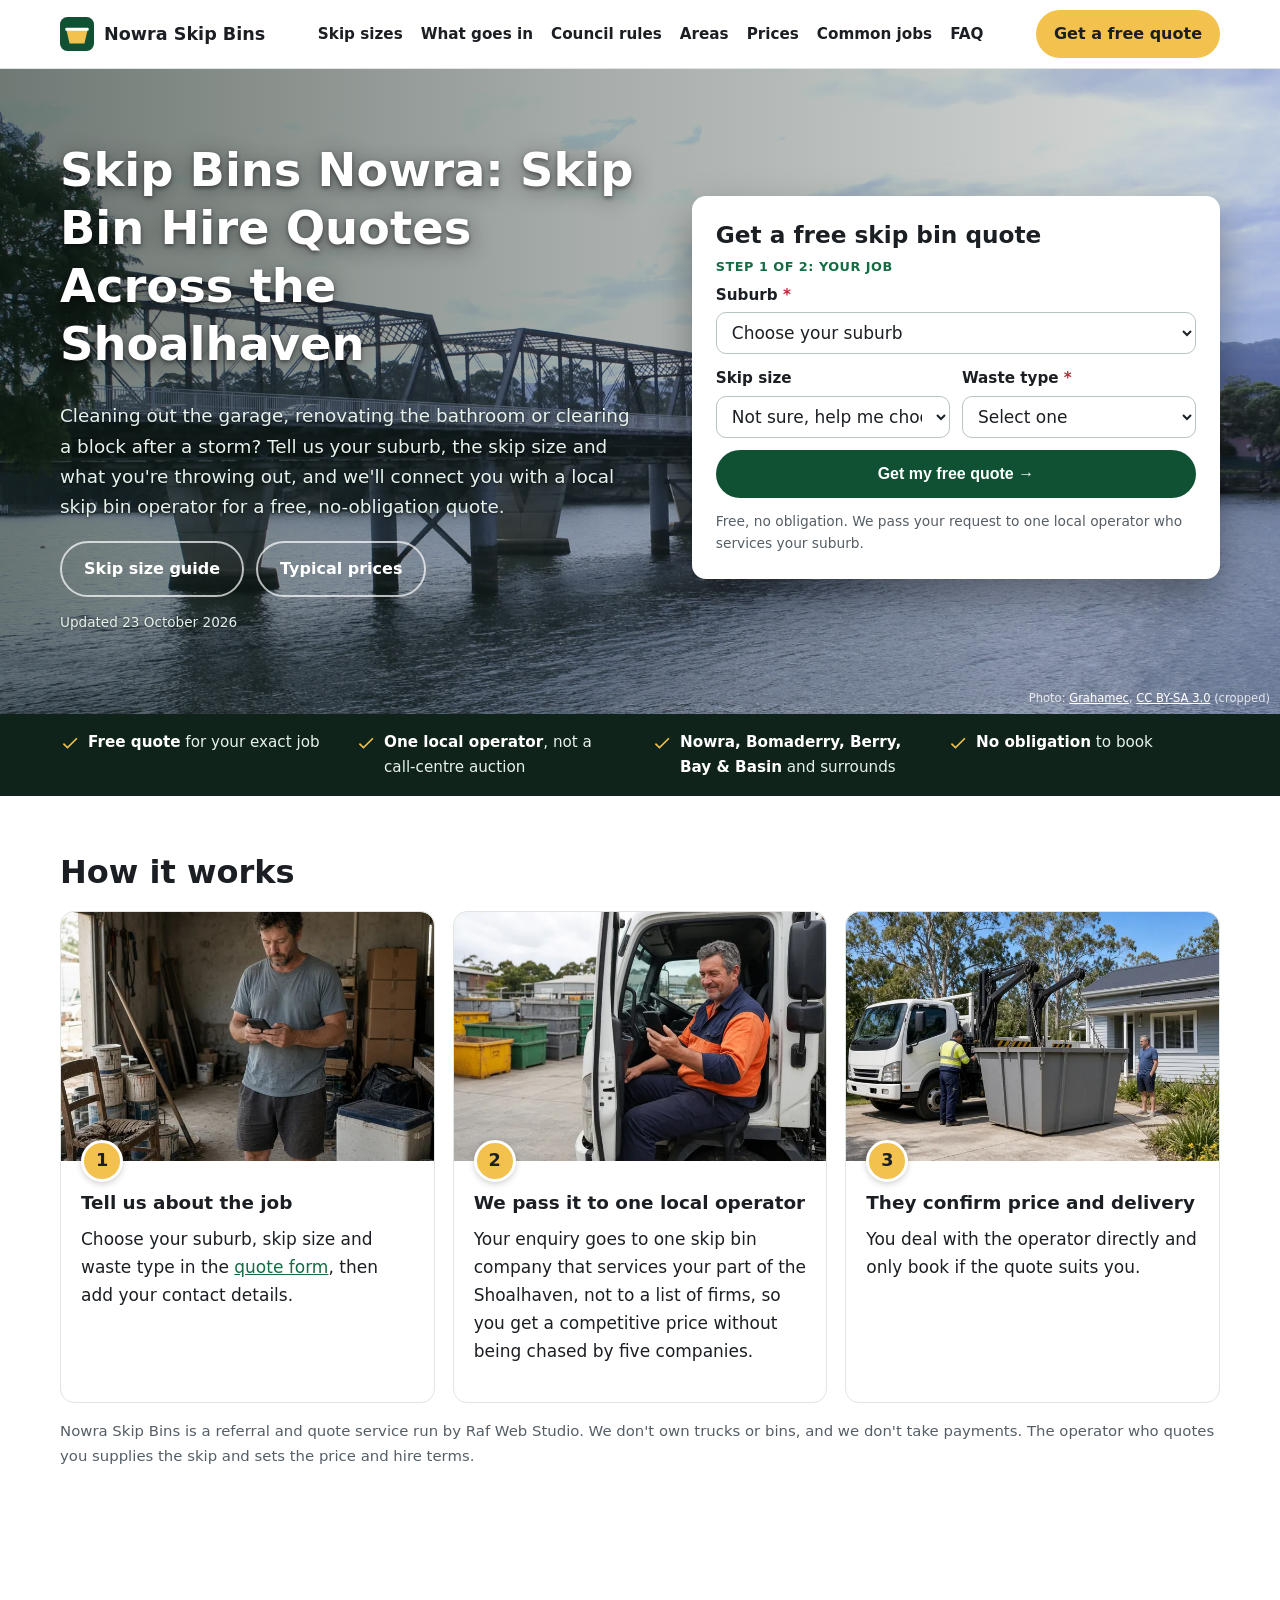
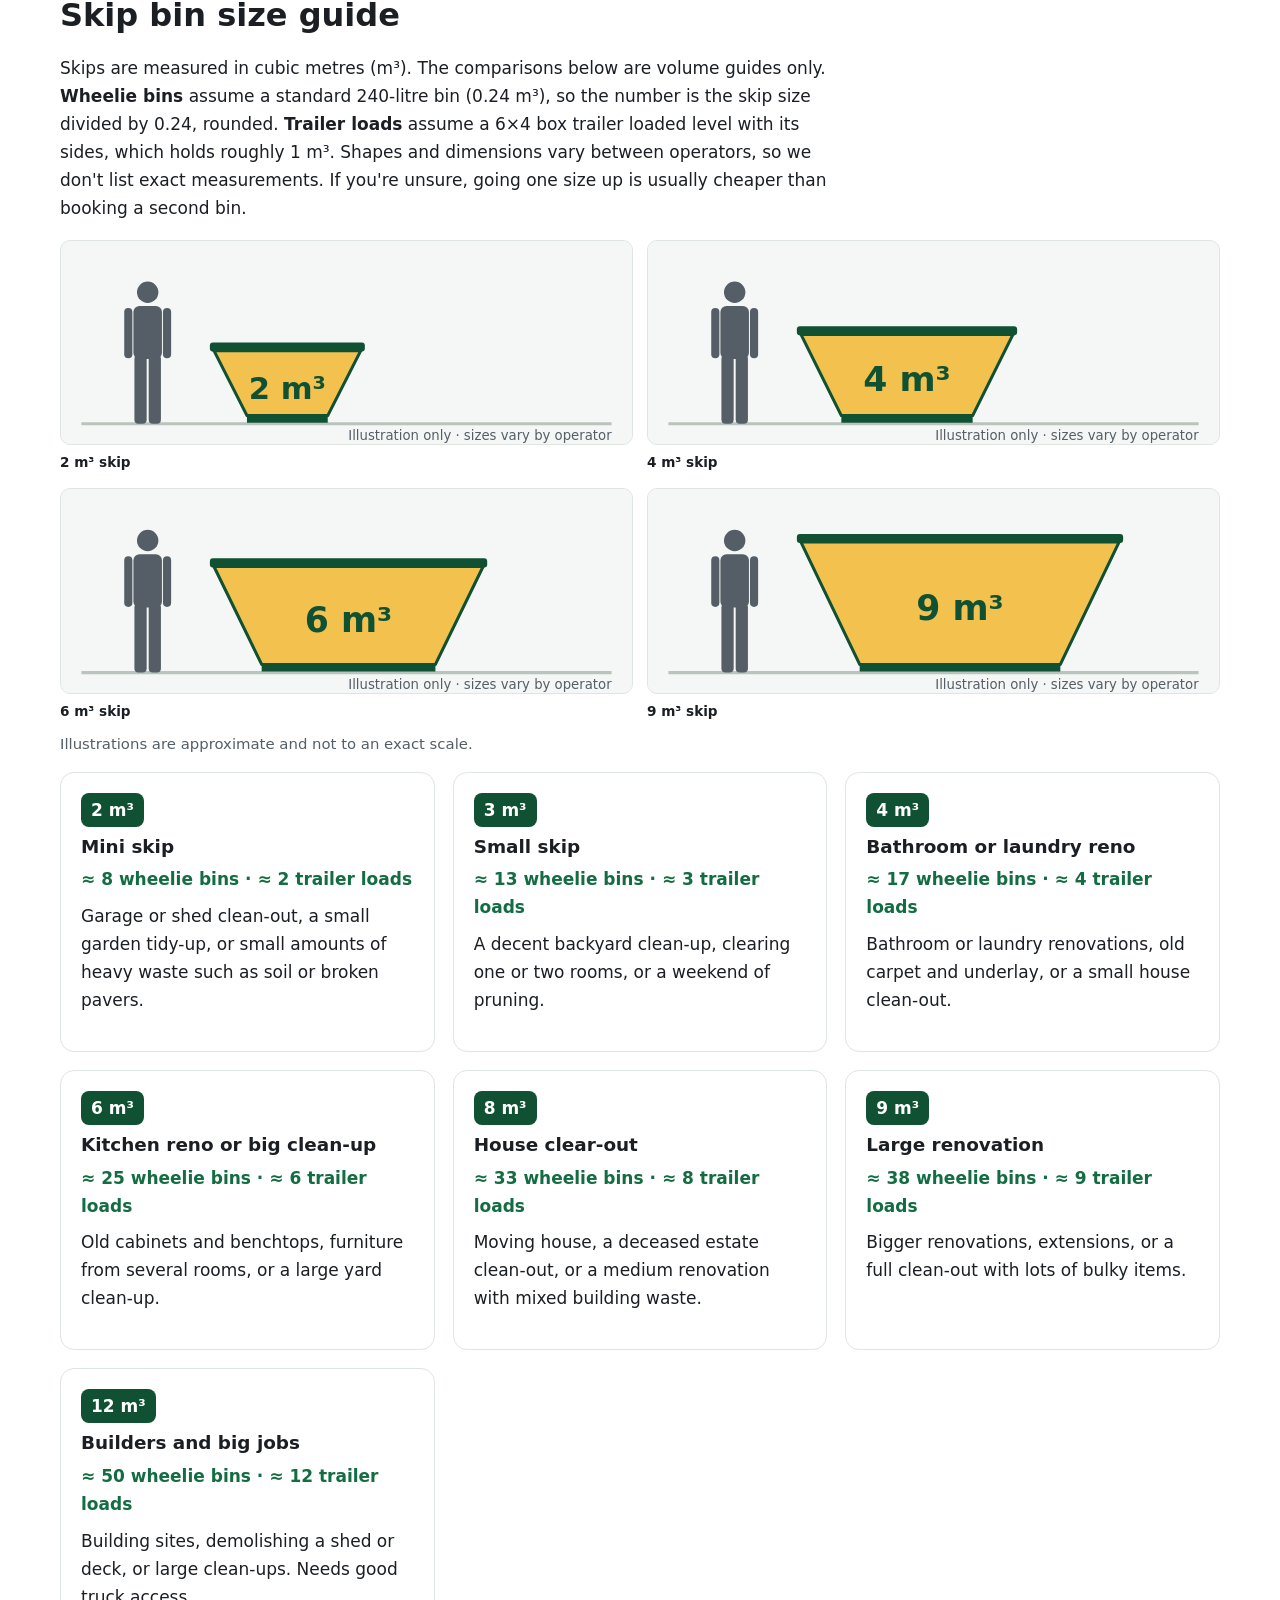
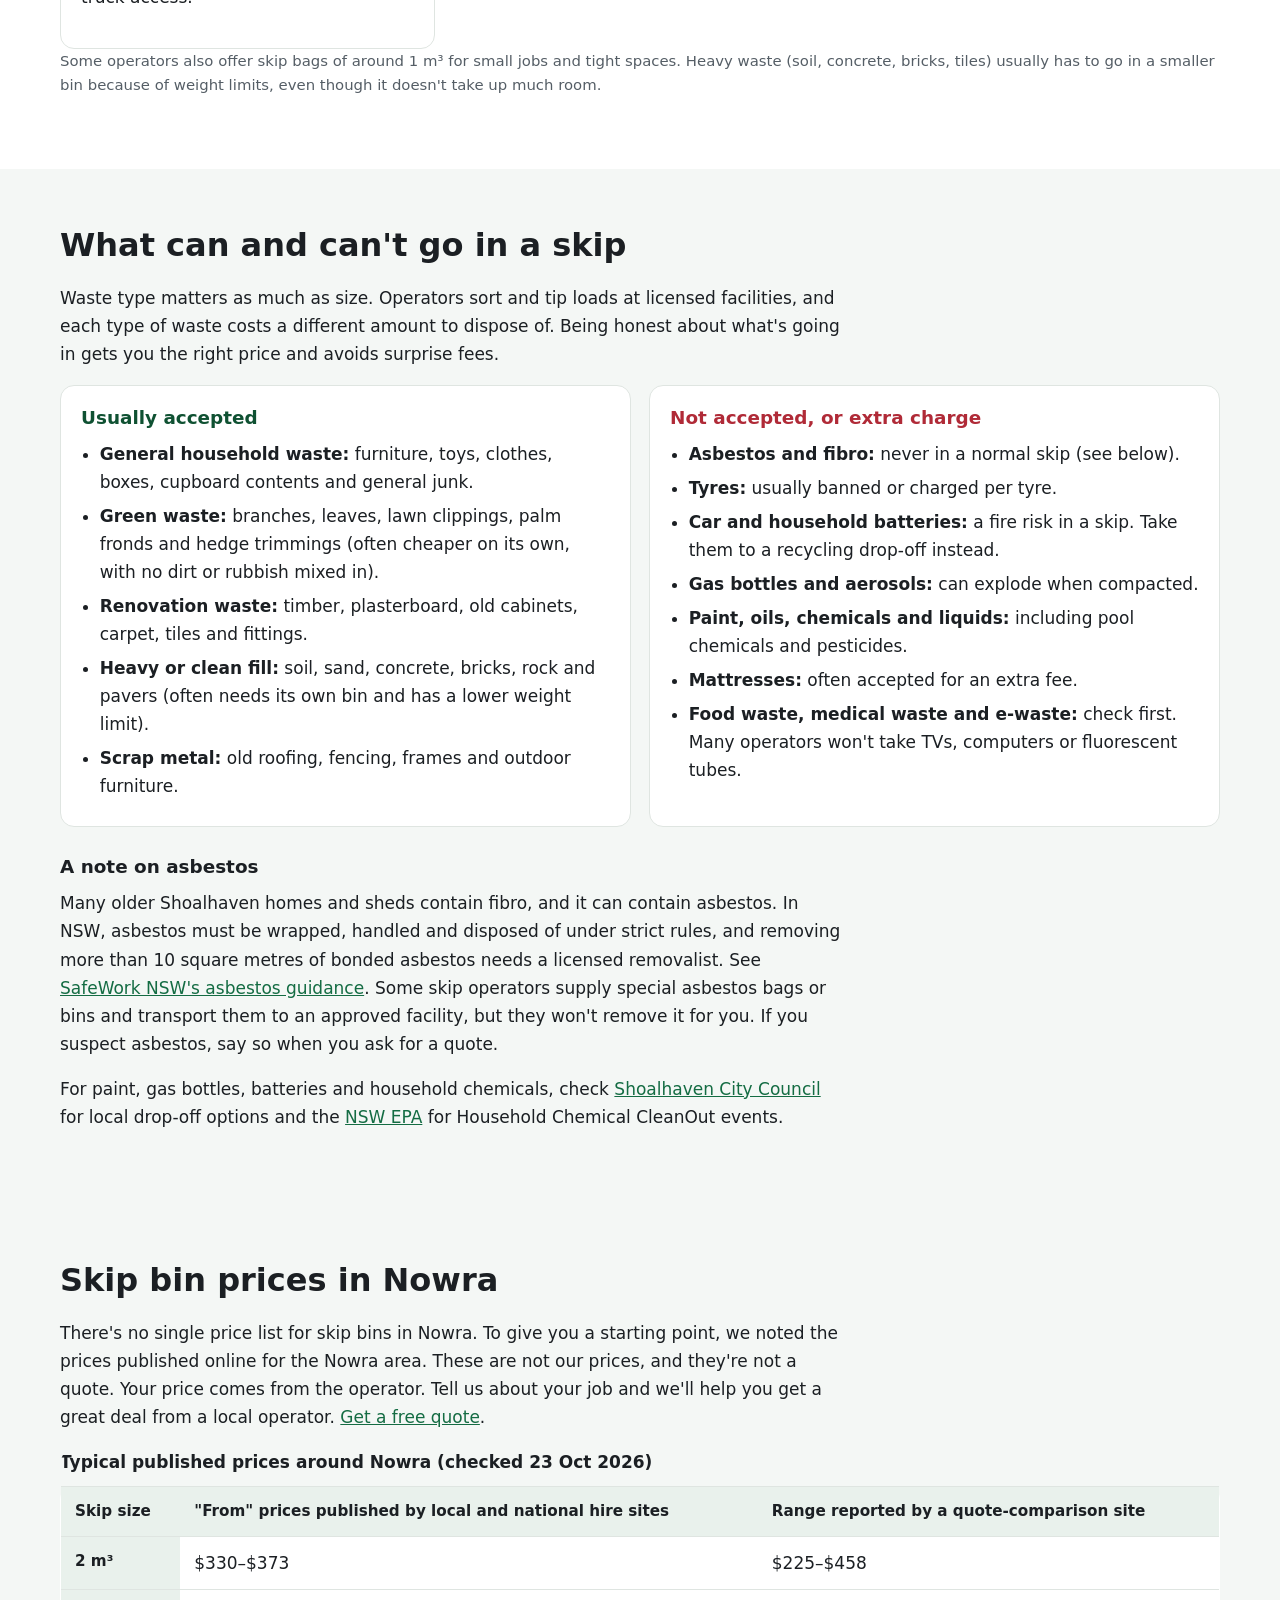
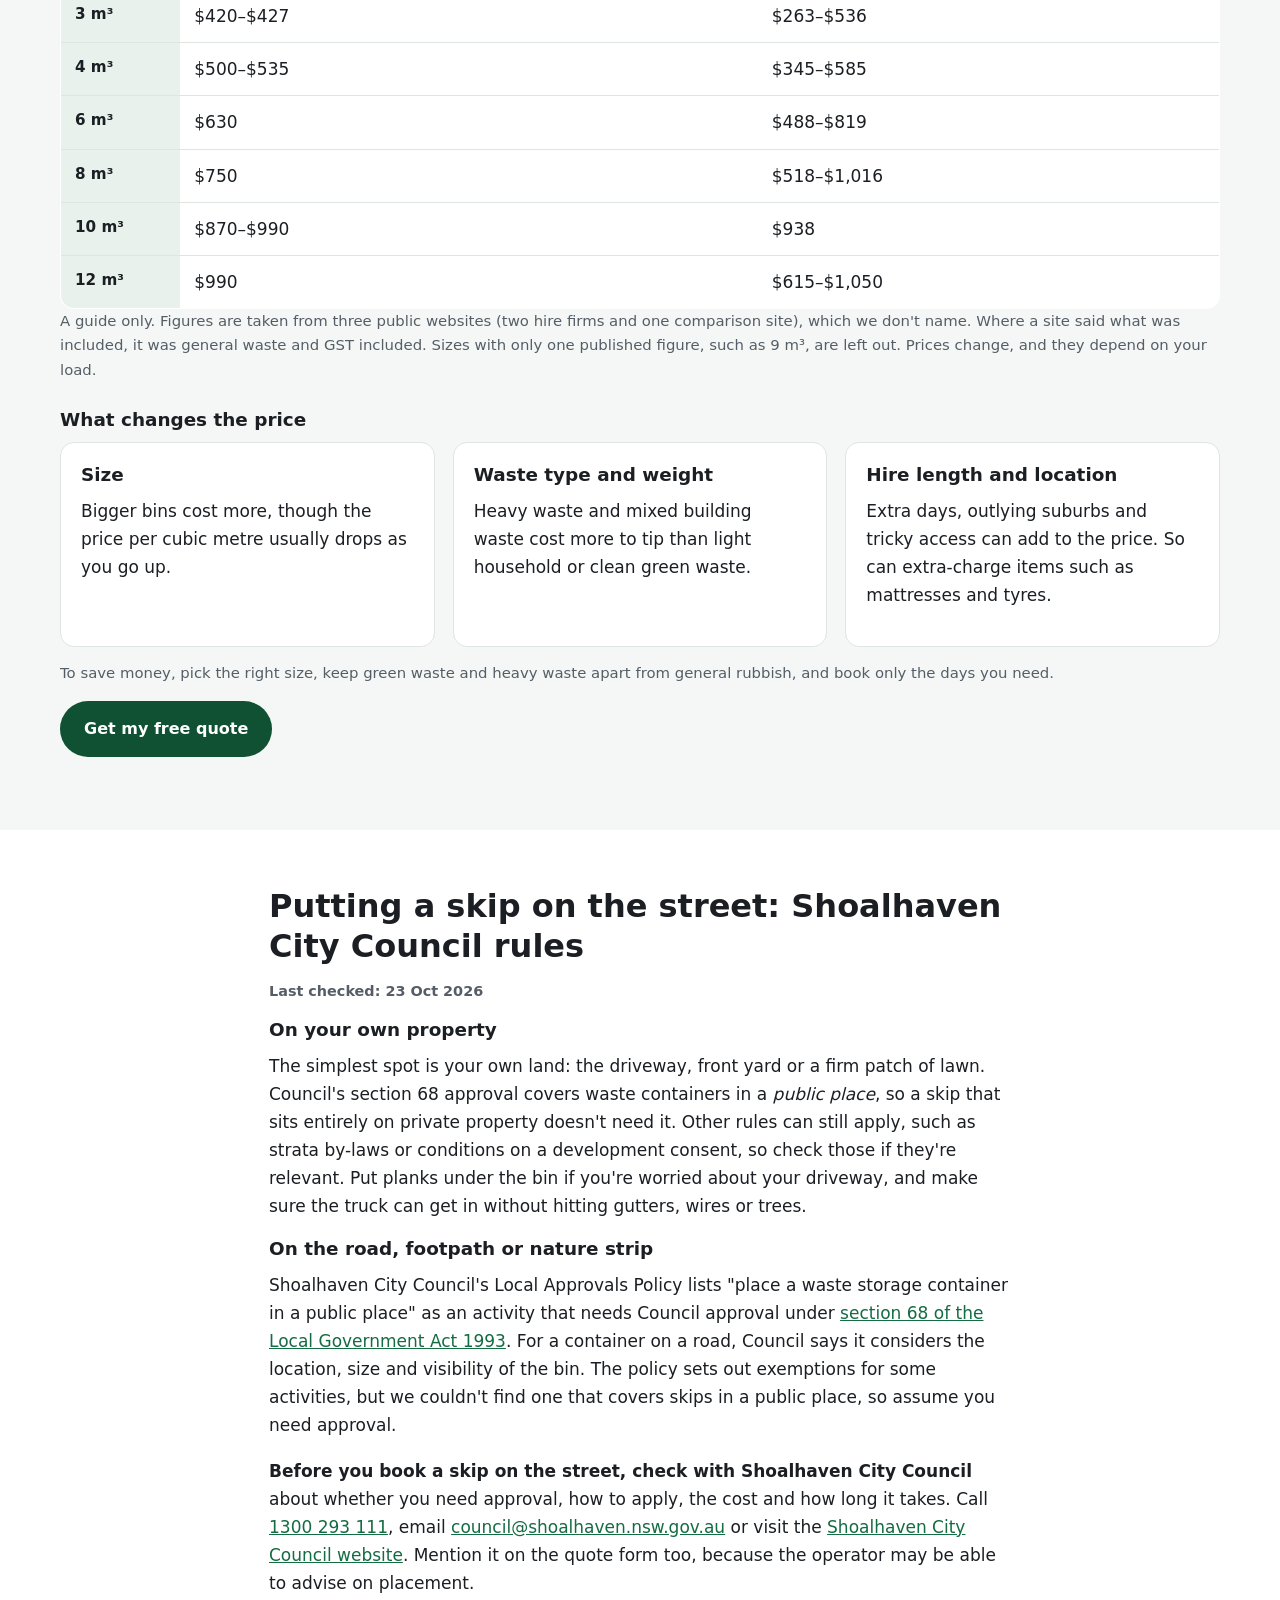
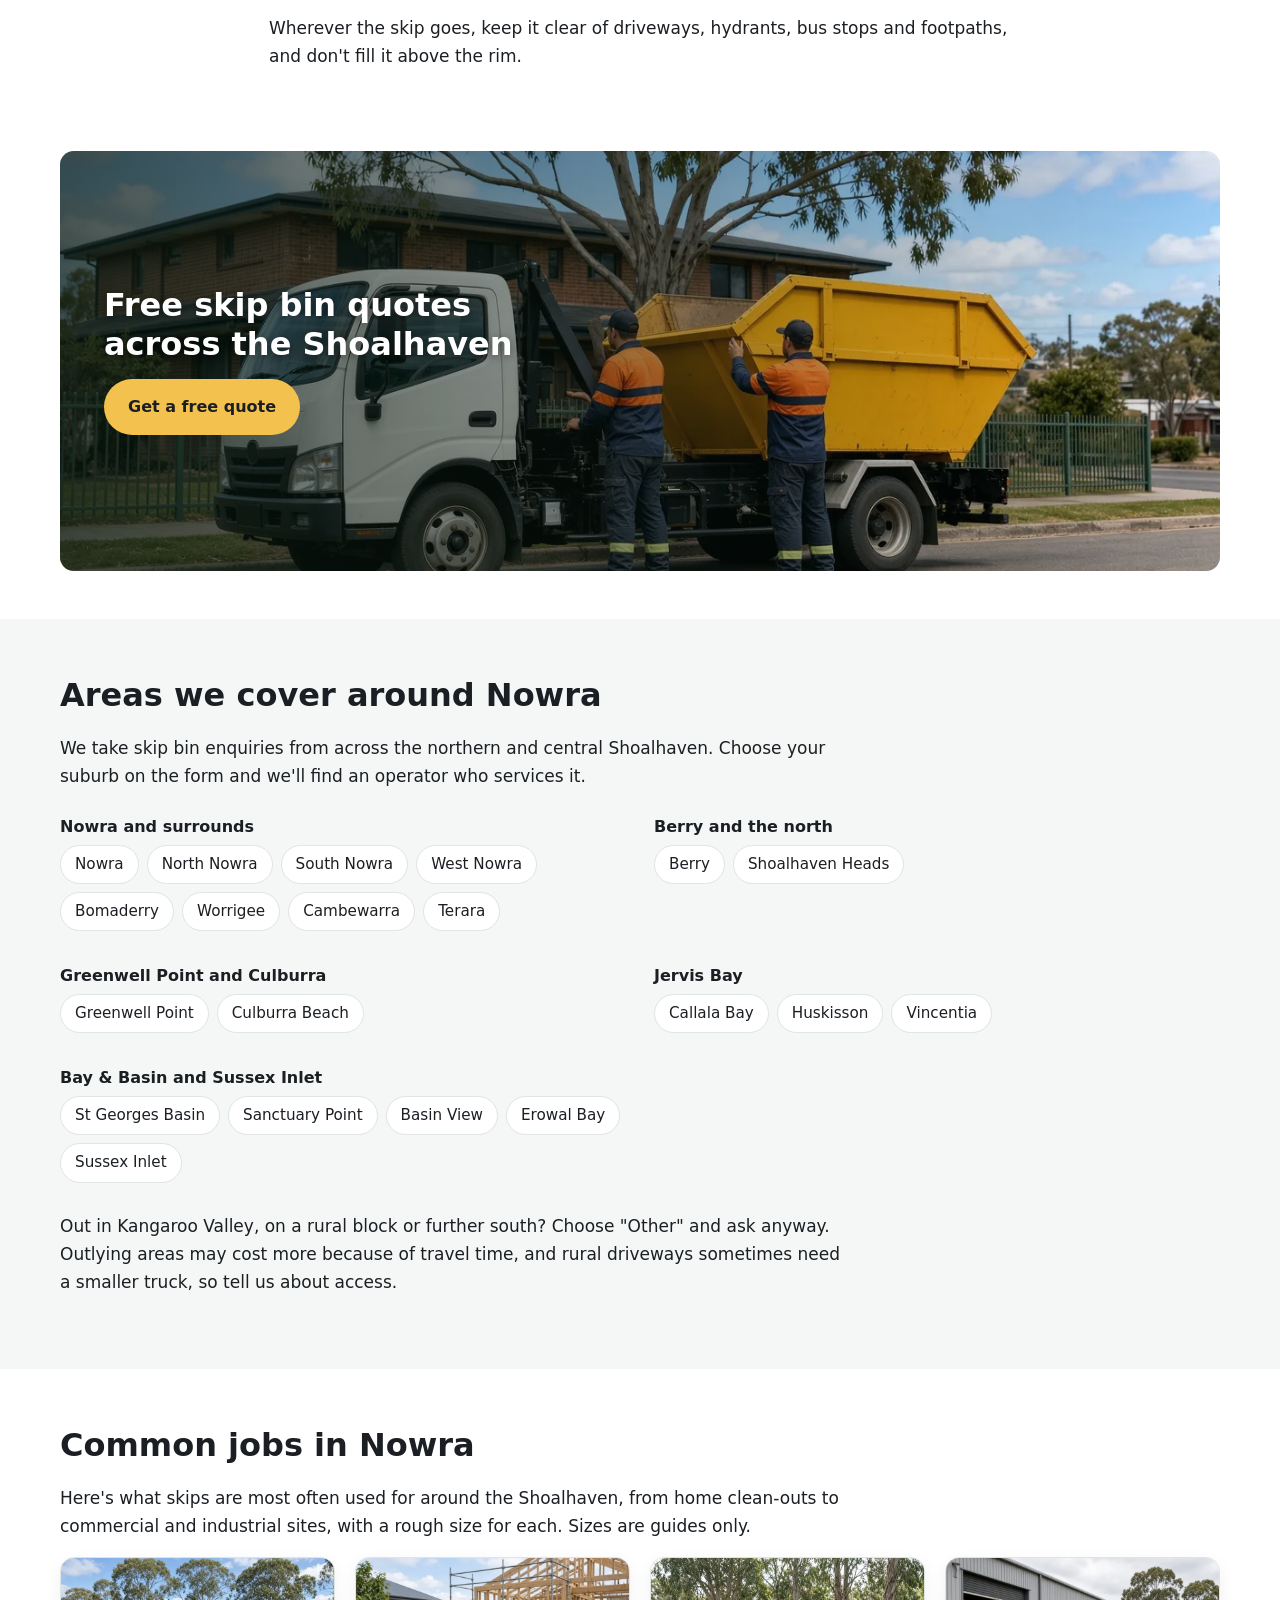
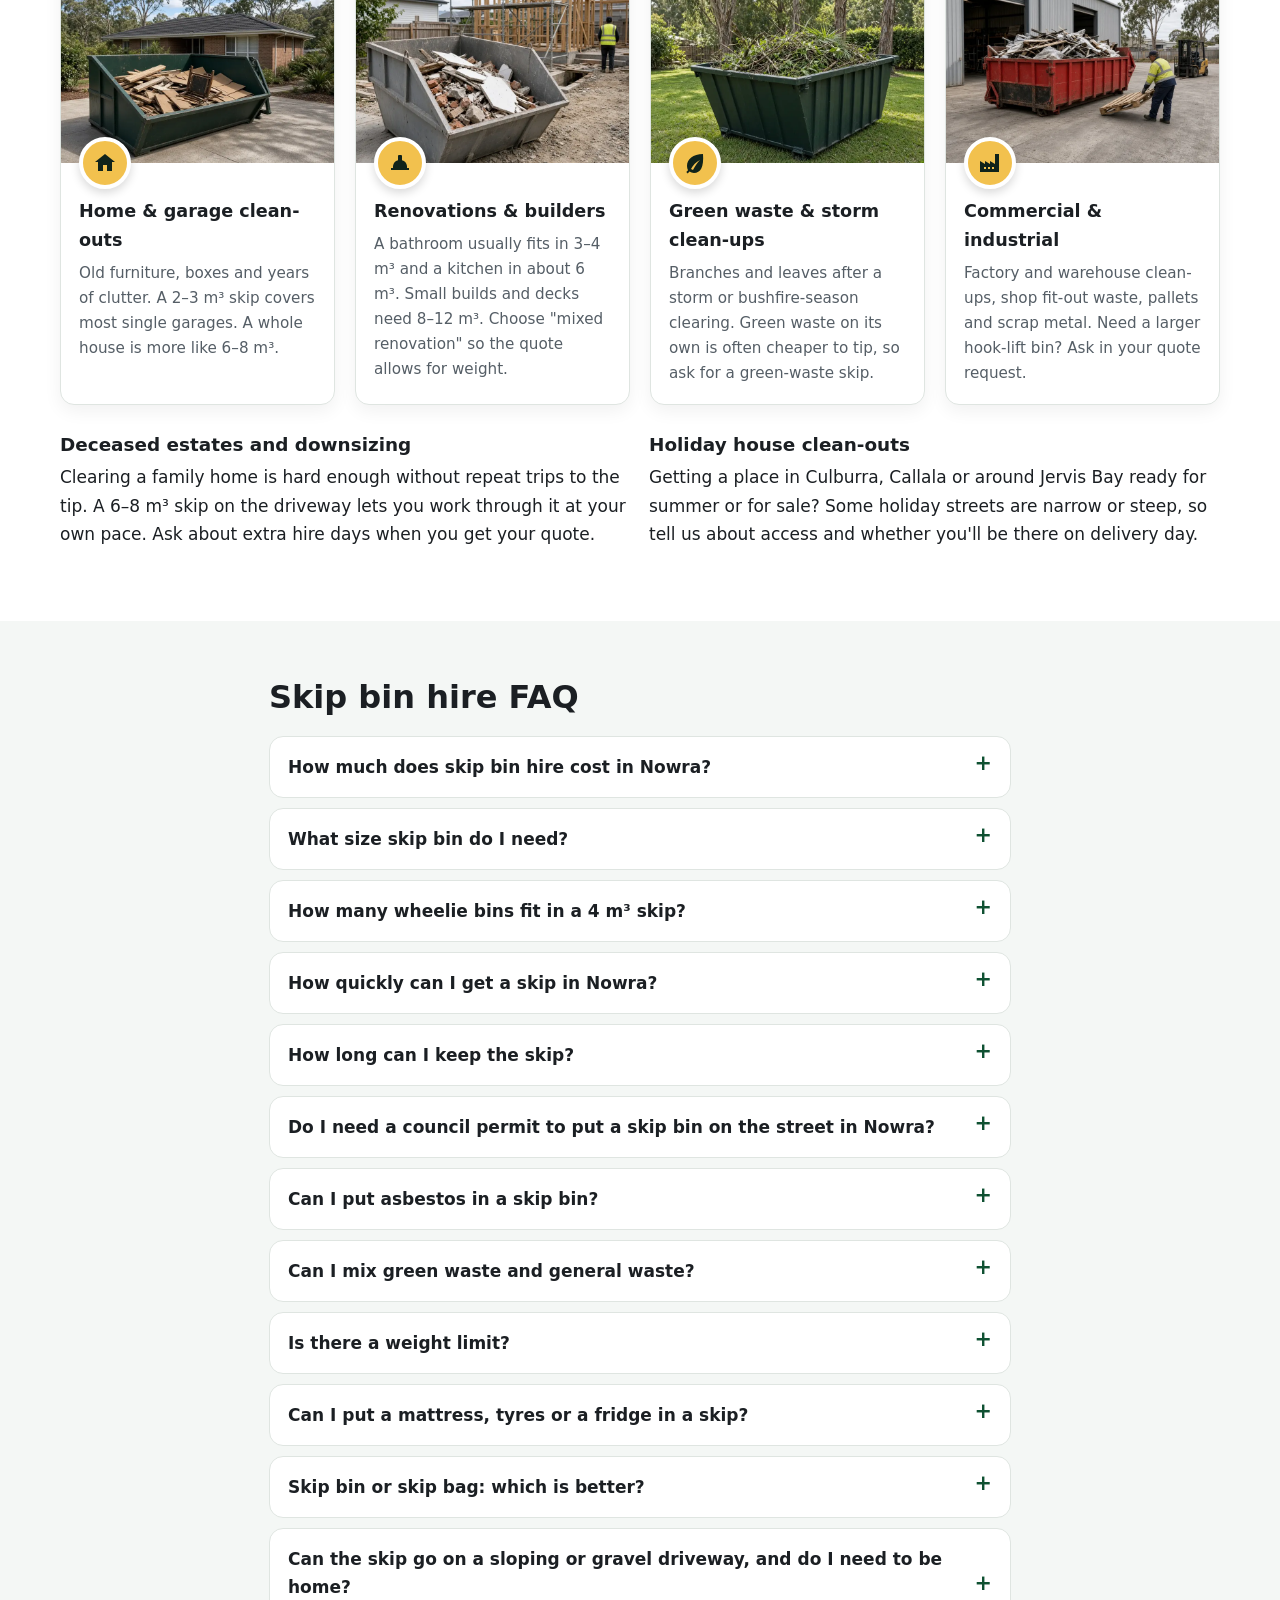
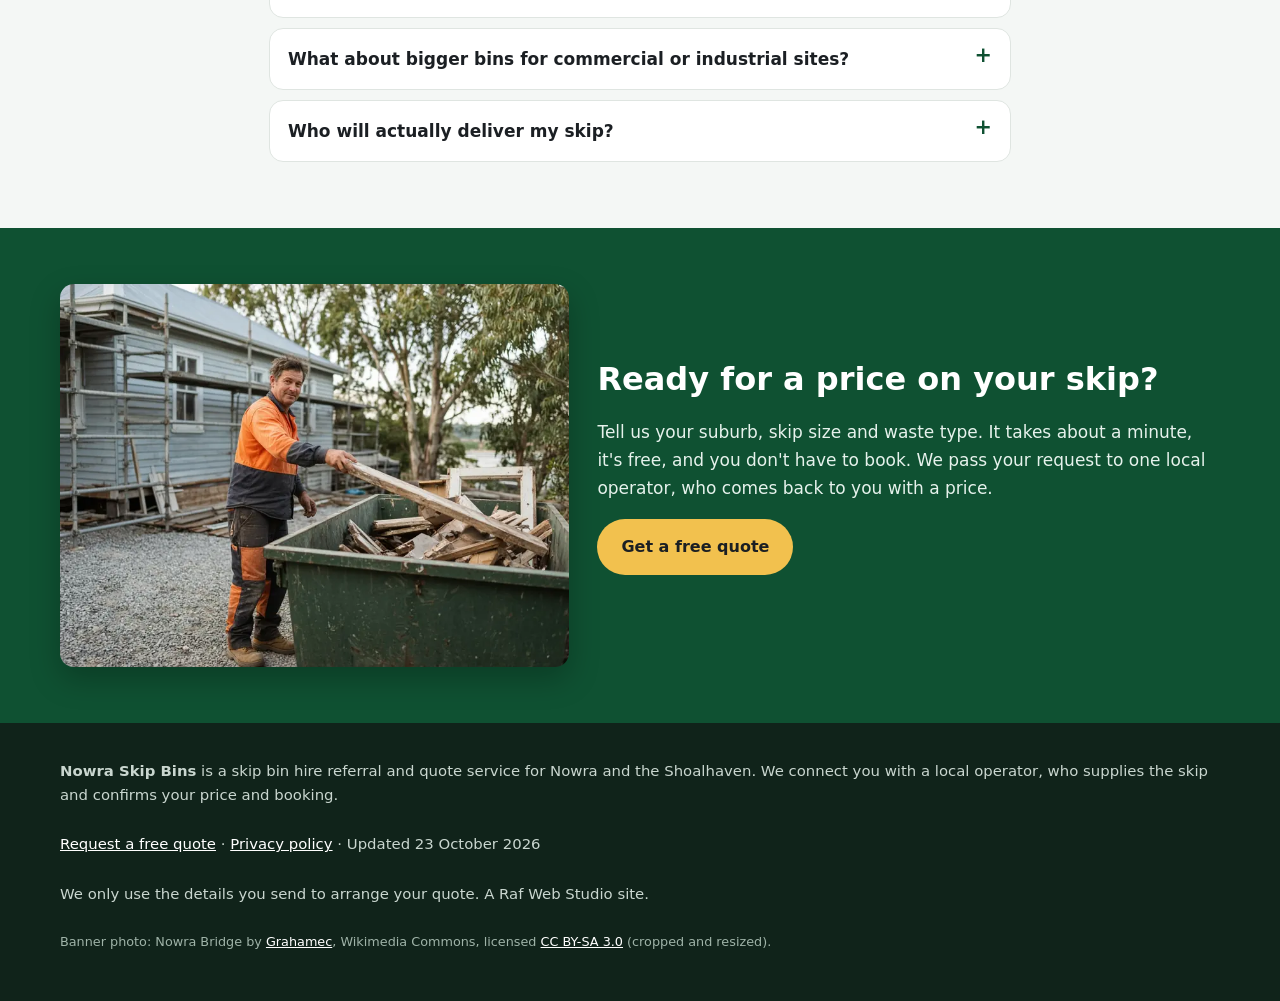
==== index.html @ b9984b2a "How it works: updated step 1 and 3 photos" ====
<!doctype html>
<html lang="en-AU">
<head>
<meta charset="utf-8">
<meta name="google-site-verification" content="7oq8wlVDkOD4kSrogJ99ty0KLZ7OvjADDieVlz3ionw" />
<meta name="viewport" content="width=device-width, initial-scale=1">
<title>Skip Bins Nowra | Skip Bin Hire Quotes Across the Shoalhaven</title>
<meta name="description" content="Skip bin hire in Nowra &amp; the Shoalhaven: size guide, what goes in a skip, council rules and typical prices. Free quote from a local operator.">
<link rel="canonical" href="https://nowraskipbins.com/">
<link rel="icon" href="favicon.svg" type="image/svg+xml">
<meta name="theme-color" content="#0f5132">
<meta property="og:type" content="website">
<meta property="og:locale" content="en_AU">
<meta property="og:site_name" content="Nowra Skip Bins">
<meta property="og:title" content="Skip Bins Nowra | Skip Bin Hire Quotes Across the Shoalhaven">
<meta property="og:description" content="Tell us your suburb, skip size and waste type and we'll connect you with a trusted local skip bin operator for a free quote.">
<meta property="og:url" content="https://nowraskipbins.com/">
<meta property="og:image" content="https://nowraskipbins.com/og-image.png">
<meta property="og:image:width" content="1200">
<meta property="og:image:height" content="630">
<meta property="og:image:alt" content="Nowra Skip Bins – Free quotes">
<meta name="twitter:card" content="summary_large_image">
<meta name="twitter:image" content="https://nowraskipbins.com/og-image.png">
<script>document.documentElement.classList.add('js')</script>
<link rel="stylesheet" href="styles.css">

<!-- Google tag (gtag.js) -->
<script async src="https://www.googletagmanager.com/gtag/js?id=G-CN5MRNNQ34"></script>
<script>
  window.dataLayer = window.dataLayer || [];
  function gtag(){dataLayer.push(arguments);}
  gtag('js', new Date());
  gtag('config', 'G-CN5MRNNQ34');
</script>

<script type="application/ld+json">
{
 "@context": "https://schema.org",
 "@type": "WebSite",
 "@id": "https://nowraskipbins.com/#website",
 "name": "Nowra Skip Bins",
 "url": "https://nowraskipbins.com/",
 "inLanguage": "en-AU"
}
</script>
<script type="application/ld+json">
{
 "@context": "https://schema.org",
 "@type": "Service",
 "@id": "https://nowraskipbins.com/#service",
 "name": "Skip bin hire referral and quotes, Nowra and the Shoalhaven",
 "serviceType": "Skip bin hire",
 "description": "A local referral and quote service that connects Nowra and Shoalhaven customers with a local skip bin hire operator.",
 "url": "https://nowraskipbins.com/",
 "provider": {
  "@type": "Organization",
  "name": "Nowra Skip Bins",
  "url": "https://nowraskipbins.com/"
 },
 "areaServed": [
  {
   "@type": "AdministrativeArea",
   "name": "City of Shoalhaven, NSW"
  },
  {
   "@type": "City",
   "name": "Nowra, NSW"
  },
  {
   "@type": "Place",
   "name": "North Nowra, NSW"
  },
  {
   "@type": "Place",
   "name": "South Nowra, NSW"
  },
  {
   "@type": "Place",
   "name": "West Nowra, NSW"
  },
  {
   "@type": "Place",
   "name": "Bomaderry, NSW"
  },
  {
   "@type": "Place",
   "name": "Worrigee, NSW"
  },
  {
   "@type": "Place",
   "name": "Cambewarra, NSW"
  },
  {
   "@type": "Place",
   "name": "Terara, NSW"
  },
  {
   "@type": "Place",
   "name": "Berry, NSW"
  },
  {
   "@type": "Place",
   "name": "Shoalhaven Heads, NSW"
  },
  {
   "@type": "Place",
   "name": "Greenwell Point, NSW"
  },
  {
   "@type": "Place",
   "name": "Culburra Beach, NSW"
  },
  {
   "@type": "Place",
   "name": "Callala Bay, NSW"
  },
  {
   "@type": "Place",
   "name": "Huskisson, NSW"
  },
  {
   "@type": "Place",
   "name": "Vincentia, NSW"
  },
  {
   "@type": "Place",
   "name": "St Georges Basin, NSW"
  },
  {
   "@type": "Place",
   "name": "Sanctuary Point, NSW"
  },
  {
   "@type": "Place",
   "name": "Basin View, NSW"
  },
  {
   "@type": "Place",
   "name": "Erowal Bay, NSW"
  },
  {
   "@type": "Place",
   "name": "Sussex Inlet, NSW"
  }
 ]
}
</script>
<script type="application/ld+json">
{
 "@context": "https://schema.org",
 "@type": "FAQPage",
 "mainEntity": [
  {
   "@type": "Question",
   "name": "How much does skip bin hire cost in Nowra?",
   "acceptedAnswer": {
    "@type": "Answer",
    "text": "It depends on the skip size, the type of waste, how heavy the load is, how long you keep the bin and where in the Shoalhaven it's going. Heavy waste such as soil, concrete and bricks costs more to tip than light household rubbish. Our price guide shows the published prices we found around Nowra, but your actual price comes from the operator's quote."
   }
  },
  {
   "@type": "Question",
   "name": "What size skip bin do I need?",
   "acceptedAnswer": {
    "@type": "Answer",
    "text": "As a rough guide, 2 to 3 cubic metres suits a garage or garden clean-up, 4 cubic metres suits a bathroom renovation or a small house clear-out, and 6 to 12 cubic metres suits a kitchen renovation, a full house clean-out or a building job. If you're unsure, choose \"Not sure\" on the form and describe what you're throwing out."
   }
  },
  {
   "@type": "Question",
   "name": "How many wheelie bins fit in a 4 m³ skip?",
   "acceptedAnswer": {
    "@type": "Answer",
    "text": "About 17, if you count a standard 240-litre wheelie bin as 0.24 cubic metres (4 ÷ 0.24 ≈ 16.7). It's a volume comparison only. Bulky items don't pack as neatly as loose rubbish, so allow some spare room."
   }
  },
  {
   "@type": "Question",
   "name": "How quickly can I get a skip in Nowra?",
   "acceptedAnswer": {
    "@type": "Answer",
    "text": "It depends on the operator and how busy they are. Next-day or two-day delivery is common, but it isn't guaranteed, especially in school holidays or after storms. Put your preferred date on the form and the operator will confirm what's possible."
   }
  },
  {
   "@type": "Question",
   "name": "How long can I keep the skip?",
   "acceptedAnswer": {
    "@type": "Answer",
    "text": "Most operators include a set number of hire days in the price and charge a daily fee if you keep the bin longer. Hire periods differ between operators, so tell us your dates and ask what's included when you get your quote."
   }
  },
  {
   "@type": "Question",
   "name": "Do I need a council permit to put a skip bin on the street in Nowra?",
   "acceptedAnswer": {
    "@type": "Answer",
    "text": "Usually, yes. Shoalhaven City Council's Local Approvals Policy lists placing a waste storage container in a public place as an activity that needs approval under section 68 of the Local Government Act 1993. Check with Council on 1300 293 111 before booking a skip on the road, footpath or nature strip. A skip that sits entirely on your own property isn't in a public place, so that particular approval doesn't apply."
   }
  },
  {
   "@type": "Question",
   "name": "Can I put asbestos in a skip bin?",
   "acceptedAnswer": {
    "@type": "Answer",
    "text": "Not in a normal skip. In NSW asbestos must be wrapped, handled and disposed of under strict rules, and removing more than 10 square metres of bonded asbestos needs a licensed removalist. Some operators supply special asbestos bags or bins, so mention it on the form."
   }
  },
  {
   "@type": "Question",
   "name": "Can I mix green waste and general waste?",
   "acceptedAnswer": {
    "@type": "Answer",
    "text": "You can, but it usually costs more. Clean green waste on its own is often cheaper to tip than a mixed load, so if you have a lot of garden waste it may be worth a separate green-waste skip. Choose the waste type that matches your load so the quote is accurate."
   }
  },
  {
   "@type": "Question",
   "name": "Is there a weight limit?",
   "acceptedAnswer": {
    "@type": "Answer",
    "text": "Yes. Every skip has a weight limit because of what the truck can legally carry, and it matters most with heavy waste like soil, concrete, bricks and tiles. A heavy load usually needs a smaller bin than you'd expect, and an overweight bin can attract extra fees. Ask the operator for the limit when you get your quote."
   }
  },
  {
   "@type": "Question",
   "name": "Can I put a mattress, tyres or a fridge in a skip?",
   "acceptedAnswer": {
    "@type": "Answer",
    "text": "Often not in a standard load. Many operators charge extra per mattress or tyre, and fridges and freezers may be refused because of the gases they contain. List these items on the form so the operator can tell you what they accept and what it costs."
   }
  },
  {
   "@type": "Question",
   "name": "Skip bin or skip bag: which is better?",
   "acceptedAnswer": {
    "@type": "Answer",
    "text": "A skip bag suits a small job, a tight space or a site where a truck can't put a bin down, and some operators collect it with a crane truck. A skip bin suits larger or heavier loads. Ask for both options if you're not sure."
   }
  },
  {
   "@type": "Question",
   "name": "Can the skip go on a sloping or gravel driveway, and do I need to be home?",
   "acceptedAnswer": {
    "@type": "Answer",
    "text": "Usually yes to both questions, within limits. Drivers need a firm, reasonably level spot with clear access and no low wires or branches. Very steep, soft or narrow driveways can be a problem. You often don't need to be home for delivery if you leave clear instructions. Mention any access issues on the form."
   }
  },
  {
   "@type": "Question",
   "name": "What about bigger bins for commercial or industrial sites?",
   "acceptedAnswer": {
    "@type": "Answer",
    "text": "Factories, warehouses, shop fit-outs and larger building sites sometimes use hook-lift bins, which are larger roll-on containers. If you need one, ask in your quote request and include the site, the waste (for example pallets, scrap metal or fit-out waste) and the space and access available. A smaller skip, or more than one, may also do the job."
   }
  },
  {
   "@type": "Question",
   "name": "Who will actually deliver my skip?",
   "acceptedAnswer": {
    "@type": "Answer",
    "text": "This website is a referral and quote service run by Raf Web Studio. We don't own trucks or bins. We pass your enquiry to one local skip bin operator who services your area, and they confirm the price, delivery time and hire terms with you directly."
   }
  }
 ]
}
</script>
</head>
<body>
<a class="skip-link" href="#main">Skip to content</a>

<header class="site-header">
  <div class="wrap">
    <a class="brand" href="/" aria-label="Nowra Skip Bins home">
      <svg viewBox="0 0 64 64" aria-hidden="true"><rect width="64" height="64" rx="14" fill="#0f5132"/><path d="M12 24h40l-6 26H18z" fill="#f2c14e"/><rect x="10" y="20" width="44" height="6" rx="2" fill="#fff"/></svg>
      Nowra Skip Bins
    </a>
    <nav class="nav" aria-label="Main">
      <a href="#sizes">Skip sizes</a>
      <a href="#waste">What goes in</a>
      <a href="#council">Council rules</a>
      <a href="#areas">Areas</a>
      <a href="#pricing">Prices</a>
      <a href="#jobs">Common jobs</a>
      <a href="#faq">FAQ</a>
    </nav>
    <a class="btn btn-call header-call" href="#quote">Get a free quote</a>
  </div>
</header>

<main id="main">
<section class="hero" aria-labelledby="h1">
  <picture class="hero-bg">
    <source media="(max-width: 700px)" srcset="img/nowra-bridge-banner-900.webp" width="900" height="948">
    <img src="img/nowra-bridge-banner.webp" width="1920" height="914" alt="Nowra Bridge over the Shoalhaven River" fetchpriority="high" decoding="async">
  </picture>
  <div class="wrap hero-grid">
    <div class="hero-copy">
      <h1 id="h1">Skip Bins Nowra: Skip Bin Hire Quotes Across the Shoalhaven</h1>
      <p class="lead">Cleaning out the garage, renovating the bathroom or clearing a block after a storm? Tell us your suburb, the skip size and what you're throwing out, and we'll connect you with a local skip bin operator for a free, no-obligation quote.</p>
      <div class="ctas">
        <a class="btn btn-ghost" href="#sizes">Skip size guide</a>
        <a class="btn btn-ghost" href="#pricing">Typical prices</a>
      </div>
      <p class="updated">Updated 23 October 2026</p>
    </div>
    <div class="hero-form-card" id="quote">
      <h2 id="quote-h">Get a free skip bin quote</h2>
      <form class="quote-form two-step" id="quote-form" action="https://formsubmit.co/9612dce8081255a69eed6b05b863e329" method="post" novalidate>
        <input type="hidden" name="_subject" value="New skip bin quote – nowraskipbins.com">
        <input type="hidden" name="_captcha" value="true">
        <input type="hidden" name="_template" value="table">
        <input type="hidden" name="_next" value="https://nowraskipbins.com/thanks.html">
        <input type="text" name="_honey" style="display:none" tabindex="-1" autocomplete="off" aria-hidden="true">
        <input type="hidden" name="source" value="nowraskipbins.com">
        <fieldset class="step step-1">
          <legend class="step-label">Step 1 of 2: your job</legend>
          <div class="full"><label for="suburb">Suburb <span class="req" aria-hidden="true">*</span></label>
            <select id="suburb" name="suburb" required><option value="">Choose your suburb</option><option>Nowra</option><option>North Nowra</option><option>South Nowra</option><option>West Nowra</option><option>Bomaderry</option><option>Worrigee</option><option>Cambewarra</option><option>Terara</option><option>Berry</option><option>Shoalhaven Heads</option><option>Greenwell Point</option><option>Culburra Beach</option><option>Callala Bay</option><option>Huskisson</option><option>Vincentia</option><option>St Georges Basin</option><option>Sanctuary Point</option><option>Basin View</option><option>Erowal Bay</option><option>Sussex Inlet</option><option value="Other">Other (tell us below)</option></select></div>
          <div class="full other-wrap"><label for="suburb_other">Other suburb</label><input id="suburb_other" name="suburb_other" type="text" autocomplete="address-level2"></div>
          <div><label for="size">Skip size</label>
            <select id="size" name="skip_size"><option value="Not sure">Not sure, help me choose</option><option>Skip bag (about 1 m³)</option><option>2 m³</option><option>3 m³</option><option>4 m³</option><option>6 m³</option><option>8 m³</option><option>9 m³</option><option>10–12 m³</option></select></div>
          <div><label for="waste">Waste type <span class="req" aria-hidden="true">*</span></label>
            <select id="waste" name="waste_type" required><option value="">Select one</option><option>General household</option><option>Green waste</option><option>Mixed renovation / building</option><option>Soil, concrete or bricks</option><option>Mixed, not sure</option><option>May contain asbestos</option></select></div>
          <div class="full js-only"><button class="btn btn-primary btn-block" type="button" id="to-step-2">Get my free quote →</button></div>
          <p class="microcopy full">Free, no obligation. We pass your request to one local operator who services your suburb.</p>
          <p class="form-error full" id="step1-error" role="alert" hidden>Please choose your suburb and waste type.</p>
        </fieldset>
        <fieldset class="step step-2" id="step-2">
          <legend class="step-label">Step 2 of 2: your details</legend>
          <div><label for="name">Name <span class="req" aria-hidden="true">*</span></label><input id="name" name="name" type="text" autocomplete="name" required></div>
          <div><label for="phone">Phone <span class="req" aria-hidden="true">*</span></label><input id="phone" name="phone" type="tel" autocomplete="tel" inputmode="tel" required></div>
          <div><label for="email">Email</label><input id="email" name="email" type="email" autocomplete="email"></div>
          <div><label for="date">Delivery date</label><input id="date" name="delivery_date" type="date"></div>
          <div class="full"><label for="message">Anything else?</label><textarea id="message" name="message" rows="2" placeholder="e.g. bathroom reno, bin on the driveway, steep access, 7 days"></textarea></div>
          <p class="consent full">By sending this form you agree we can share your details with one local skip bin operator so they can quote for your job. See our <a href="privacy.html">privacy policy</a>.</p>
          <div class="full step2-actions"><button class="btn btn-primary" type="submit">Send my quote request</button><button class="btn-link js-only" type="button" id="back-1">← Back</button></div>
        </fieldset>
      </form>
    </div>
  </div>
  <p class="photo-credit">Photo: <a href="https://commons.wikimedia.org/wiki/File:Nowra_Bridge.jpg" rel="noopener">Grahamec</a>, <a href="https://creativecommons.org/licenses/by-sa/3.0/" rel="noopener">CC BY-SA 3.0</a> (cropped)</p>
</section>

<section class="trust" aria-label="Why use this service">
  <ul class="wrap trust-list">
    <li><svg viewBox="0 0 24 24" aria-hidden="true"><path fill="currentColor" d="M9 16.2 4.8 12l-1.4 1.4L9 19 21 7l-1.4-1.4z"/></svg><span><strong>Free quote</strong> for your exact job</span></li>
    <li><svg viewBox="0 0 24 24" aria-hidden="true"><path fill="currentColor" d="M9 16.2 4.8 12l-1.4 1.4L9 19 21 7l-1.4-1.4z"/></svg><span><strong>One local operator</strong>, not a call-centre auction</span></li>
    <li><svg viewBox="0 0 24 24" aria-hidden="true"><path fill="currentColor" d="M9 16.2 4.8 12l-1.4 1.4L9 19 21 7l-1.4-1.4z"/></svg><span><strong>Nowra, Bomaderry, Berry, Bay &amp; Basin</strong> and surrounds</span></li>
    <li><svg viewBox="0 0 24 24" aria-hidden="true"><path fill="currentColor" d="M9 16.2 4.8 12l-1.4 1.4L9 19 21 7l-1.4-1.4z"/></svg><span><strong>No obligation</strong> to book</span></li>
  </ul>
</section>

<section id="how" aria-labelledby="how-h">
  <div class="wrap">
    <h2 id="how-h">How it works</h2>
    <ol class="steps grid grid-3">
      <li class="card step-card"><span class="step-img"><img src="img/step1-quote-request.webp" width="700" height="467" loading="lazy" decoding="async" alt="Homeowner requesting a skip bin quote on his phone during a garage clean-out"></span><div class="step-body"><span class="step-num">1</span><h3>Tell us about the job</h3><p>Choose your suburb, skip size and waste type in the <a href="#quote">quote form</a>, then add your contact details.</p></div></li>
      <li class="card step-card"><span class="step-img"><img src="img/step2-operator-phone.webp" width="700" height="467" loading="lazy" decoding="async" alt="Local skip bin operator reading a quote request in his truck"></span><div class="step-body"><span class="step-num">2</span><h3>We pass it to one local operator</h3><p>Your enquiry goes to one skip bin company that services your part of the Shoalhaven, not to a list of firms, so you get a competitive price without being chased by five companies.</p></div></li>
      <li class="card step-card"><span class="step-img"><img src="img/step3-skip-delivery.webp" width="700" height="467" loading="lazy" decoding="async" alt="Skip bin being delivered to a driveway in the Shoalhaven"></span><div class="step-body"><span class="step-num">3</span><h3>They confirm price and delivery</h3><p>You deal with the operator directly and only book if the quote suits you.</p></div></li>
    </ol>
    <p class="note">Nowra Skip Bins is a referral and quote service run by Raf Web Studio. We don't own trucks or bins, and we don't take payments. The operator who quotes you supplies the skip and sets the price and hire terms.</p>
  </div>
</section>

<section id="sizes" aria-labelledby="sizes-h">
  <div class="wrap">
    <h2 id="sizes-h">Skip bin size guide</h2>
    <p class="intro">Skips are measured in cubic metres (m³). The comparisons below are volume guides only. <strong>Wheelie bins</strong> assume a standard 240-litre bin (0.24 m³), so the number is the skip size divided by 0.24, rounded. <strong>Trailer loads</strong> assume a 6×4 box trailer loaded level with its sides, which holds roughly 1 m³. Shapes and dimensions vary between operators, so we don't list exact measurements. If you're unsure, going one size up is usually cheaper than booking a second bin.</p>
    <div class="size-figs">
      <figure><img src="img/skip-2m3.svg" width="560" height="200" loading="lazy" decoding="async" alt="2 cubic metre skip bin size guide, shown next to an adult for scale"><figcaption>2 m³ skip</figcaption></figure>
      <figure><img src="img/skip-4m3.svg" width="560" height="200" loading="lazy" decoding="async" alt="4 cubic metre skip bin size guide, shown next to an adult for scale"><figcaption>4 m³ skip</figcaption></figure>
      <figure><img src="img/skip-6m3.svg" width="560" height="200" loading="lazy" decoding="async" alt="6 cubic metre skip bin size guide, shown next to an adult for scale"><figcaption>6 m³ skip</figcaption></figure>
      <figure><img src="img/skip-9m3.svg" width="560" height="200" loading="lazy" decoding="async" alt="9 cubic metre skip bin size guide, shown next to an adult for scale"><figcaption>9 m³ skip</figcaption></figure>
    </div>
    <p class="note">Illustrations are approximate and not to an exact scale.</p>
    <div class="grid grid-3 size-cards">
      <div class="card"><span class="size">2 m³</span><h3>Mini skip</h3><p class="equiv">≈ 8 wheelie bins · ≈ 2 trailer loads</p><p>Garage or shed clean-out, a small garden tidy-up, or small amounts of heavy waste such as soil or broken pavers.</p></div>
      <div class="card"><span class="size">3 m³</span><h3>Small skip</h3><p class="equiv">≈ 13 wheelie bins · ≈ 3 trailer loads</p><p>A decent backyard clean-up, clearing one or two rooms, or a weekend of pruning.</p></div>
      <div class="card"><span class="size">4 m³</span><h3>Bathroom or laundry reno</h3><p class="equiv">≈ 17 wheelie bins · ≈ 4 trailer loads</p><p>Bathroom or laundry renovations, old carpet and underlay, or a small house clean-out.</p></div>
      <div class="card"><span class="size">6 m³</span><h3>Kitchen reno or big clean-up</h3><p class="equiv">≈ 25 wheelie bins · ≈ 6 trailer loads</p><p>Old cabinets and benchtops, furniture from several rooms, or a large yard clean-up.</p></div>
      <div class="card"><span class="size">8 m³</span><h3>House clear-out</h3><p class="equiv">≈ 33 wheelie bins · ≈ 8 trailer loads</p><p>Moving house, a deceased estate clean-out, or a medium renovation with mixed building waste.</p></div>
      <div class="card"><span class="size">9 m³</span><h3>Large renovation</h3><p class="equiv">≈ 38 wheelie bins · ≈ 9 trailer loads</p><p>Bigger renovations, extensions, or a full clean-out with lots of bulky items.</p></div>
      <div class="card"><span class="size">12 m³</span><h3>Builders and big jobs</h3><p class="equiv">≈ 50 wheelie bins · ≈ 12 trailer loads</p><p>Building sites, demolishing a shed or deck, or large clean-ups. Needs good truck access.</p></div>
    </div>
    <p class="note">Some operators also offer skip bags of around 1 m³ for small jobs and tight spaces. Heavy waste (soil, concrete, bricks, tiles) usually has to go in a smaller bin because of weight limits, even though it doesn't take up much room.</p>
  </div>
</section>

<section class="alt" id="waste" aria-labelledby="waste-h">
  <div class="wrap">
    <h2 id="waste-h">What can and can't go in a skip</h2>
    <p class="intro">Waste type matters as much as size. Operators sort and tip loads at licensed facilities, and each type of waste costs a different amount to dispose of. Being honest about what's going in gets you the right price and avoids surprise fees.</p>
    <div class="grid grid-2">
      <div class="card yes">
        <h3>Usually accepted</h3>
        <ul class="clean">
          <li><strong>General household waste:</strong> furniture, toys, clothes, boxes, cupboard contents and general junk.</li>
          <li><strong>Green waste:</strong> branches, leaves, lawn clippings, palm fronds and hedge trimmings (often cheaper on its own, with no dirt or rubbish mixed in).</li>
          <li><strong>Renovation waste:</strong> timber, plasterboard, old cabinets, carpet, tiles and fittings.</li>
          <li><strong>Heavy or clean fill:</strong> soil, sand, concrete, bricks, rock and pavers (often needs its own bin and has a lower weight limit).</li>
          <li><strong>Scrap metal:</strong> old roofing, fencing, frames and outdoor furniture.</li>
        </ul>
      </div>
      <div class="card no">
        <h3>Not accepted, or extra charge</h3>
        <ul class="clean">
          <li><strong>Asbestos and fibro:</strong> never in a normal skip (see below).</li>
          <li><strong>Tyres:</strong> usually banned or charged per tyre.</li>
          <li><strong>Car and household batteries:</strong> a fire risk in a skip. Take them to a recycling drop-off instead.</li>
          <li><strong>Gas bottles and aerosols:</strong> can explode when compacted.</li>
          <li><strong>Paint, oils, chemicals and liquids:</strong> including pool chemicals and pesticides.</li>
          <li><strong>Mattresses:</strong> often accepted for an extra fee.</li>
          <li><strong>Food waste, medical waste and e-waste:</strong> check first. Many operators won't take TVs, computers or fluorescent tubes.</li>
        </ul>
      </div>
    </div>
    <h3 style="margin-top:28px">A note on asbestos</h3>
    <p class="intro">Many older Shoalhaven homes and sheds contain fibro, and it can contain asbestos. In NSW, asbestos must be wrapped, handled and disposed of under strict rules, and removing more than 10 square metres of bonded asbestos needs a licensed removalist. See <a href="https://www.safework.nsw.gov.au/hazards-a-z/asbestos" rel="noopener">SafeWork NSW's asbestos guidance</a>. Some skip operators supply special asbestos bags or bins and transport them to an approved facility, but they won't remove it for you. If you suspect asbestos, say so when you ask for a quote.</p>
    <p class="intro">For paint, gas bottles, batteries and household chemicals, check <a href="https://www.shoalhaven.nsw.gov.au/" rel="noopener">Shoalhaven City Council</a> for local drop-off options and the <a href="https://www.epa.nsw.gov.au/" rel="noopener">NSW EPA</a> for Household Chemical CleanOut events.</p>
  </div>
</section>

<section class="alt" id="pricing" aria-labelledby="pricing-h">
  <div class="wrap">
    <h2 id="pricing-h">Skip bin prices in Nowra</h2>
    <p class="intro">There's no single price list for skip bins in Nowra. To give you a starting point, we noted the prices published online for the Nowra area. These are not our prices, and they're not a quote. Your price comes from the operator. Tell us about your job and we'll help you get a great deal from a local operator. <a href="#quote">Get a free quote</a>.</p>
    <div class="table-scroll">
    <table class="price-table">
      <caption>Typical published prices around Nowra (checked 23 Oct 2026)</caption>
      <thead><tr><th scope="col">Skip size</th><th scope="col">"From" prices published by local and national hire sites</th><th scope="col">Range reported by a quote-comparison site</th></tr></thead>
      <tbody><tr><th scope="row">2 m³</th><td>$330–$373</td><td>$225–$458</td></tr><tr><th scope="row">3 m³</th><td>$420–$427</td><td>$263–$536</td></tr><tr><th scope="row">4 m³</th><td>$500–$535</td><td>$345–$585</td></tr><tr><th scope="row">6 m³</th><td>$630</td><td>$488–$819</td></tr><tr><th scope="row">8 m³</th><td>$750</td><td>$518–$1,016</td></tr><tr><th scope="row">10 m³</th><td>$870–$990</td><td>$938</td></tr><tr><th scope="row">12 m³</th><td>$990</td><td>$615–$1,050</td></tr></tbody>
    </table>
    </div>
    <p class="note">A guide only. Figures are taken from three public websites (two hire firms and one comparison site), which we don't name. Where a site said what was included, it was general waste and GST included. Sizes with only one published figure, such as 9 m³, are left out. Prices change, and they depend on your load.</p>
    <h3 style="margin-top:26px">What changes the price</h3>
    <div class="grid grid-3">
      <div class="card"><h3>Size</h3><p>Bigger bins cost more, though the price per cubic metre usually drops as you go up.</p></div>
      <div class="card"><h3>Waste type and weight</h3><p>Heavy waste and mixed building waste cost more to tip than light household or clean green waste.</p></div>
      <div class="card"><h3>Hire length and location</h3><p>Extra days, outlying suburbs and tricky access can add to the price. So can extra-charge items such as mattresses and tyres.</p></div>
    </div>
    <p class="note" style="margin-top:14px">To save money, pick the right size, keep green waste and heavy waste apart from general rubbish, and book only the days you need.</p>
    <p><a class="btn btn-primary" href="#quote">Get my free quote</a></p>
  </div>
</section>

<section id="council" aria-labelledby="council-h">
  <div class="wrap intro">
    <h2 id="council-h">Putting a skip on the street: Shoalhaven City Council rules</h2>
    <p class="updated-dark">Last checked: 23 Oct 2026</p>
    <h3>On your own property</h3>
    <p>The simplest spot is your own land: the driveway, front yard or a firm patch of lawn. Council's section 68 approval covers waste containers in a <em>public place</em>, so a skip that sits entirely on private property doesn't need it. Other rules can still apply, such as strata by-laws or conditions on a development consent, so check those if they're relevant. Put planks under the bin if you're worried about your driveway, and make sure the truck can get in without hitting gutters, wires or trees.</p>
    <h3>On the road, footpath or nature strip</h3>
    <p>Shoalhaven City Council's Local Approvals Policy lists "place a waste storage container in a public place" as an activity that needs Council approval under <a href="https://www.planningportal.nsw.gov.au/development-and-assessment/additional-approvals-applications/section-68-approvals" rel="noopener">section 68 of the Local Government Act 1993</a>. For a container on a road, Council says it considers the location, size and visibility of the bin. The policy sets out exemptions for some activities, but we couldn't find one that covers skips in a public place, so assume you need approval.</p>
    <p><strong>Before you book a skip on the street, check with Shoalhaven City Council</strong> about whether you need approval, how to apply, the cost and how long it takes. Call <a href="tel:1300293111">1300 293 111</a>, email <a href="mailto:council@shoalhaven.nsw.gov.au">council@shoalhaven.nsw.gov.au</a> or visit the <a href="https://www.shoalhaven.nsw.gov.au/" rel="noopener">Shoalhaven City Council website</a>. Mention it on the quote form too, because the operator may be able to advise on placement.</p>
    <p>Wherever the skip goes, keep it clear of driveways, hydrants, bus stops and footpaths, and don't fill it above the rim.</p>
  </div>
</section>

<section class="band-wrap" aria-label="Free skip bin quotes">
  <div class="wrap">
    <div class="truck-band">
      <img src="img/skip-truck-banner.webp" width="1280" height="720" loading="lazy" decoding="async" alt="Two workers in hi-vis loading a yellow skip bin onto a truck in a residential street">
      <div class="band-text">
        <p class="band-line">Free skip bin quotes across the Shoalhaven</p>
        <a class="btn btn-call" href="#quote">Get a free quote</a>
      </div>
    </div>
  </div>
</section>

<section class="alt" id="areas" aria-labelledby="areas-h">
  <div class="wrap">
    <h2 id="areas-h">Areas we cover around Nowra</h2>
    <p class="intro">We take skip bin enquiries from across the northern and central Shoalhaven. Choose your suburb on the form and we'll find an operator who services it.</p>
    <div class="area-groups">
      <div class="area-group"><h3>Nowra and surrounds</h3><ul class="areas"><li data-slug="skip-bins-nowra">Nowra</li><li data-slug="skip-bins-north-nowra">North Nowra</li><li data-slug="skip-bins-south-nowra">South Nowra</li><li data-slug="skip-bins-west-nowra">West Nowra</li><li data-slug="skip-bins-bomaderry">Bomaderry</li><li data-slug="skip-bins-worrigee">Worrigee</li><li data-slug="skip-bins-cambewarra">Cambewarra</li><li data-slug="skip-bins-terara">Terara</li></ul></div>
      <div class="area-group"><h3>Berry and the north</h3><ul class="areas"><li data-slug="skip-bins-berry">Berry</li><li data-slug="skip-bins-shoalhaven-heads">Shoalhaven Heads</li></ul></div>
      <div class="area-group"><h3>Greenwell Point and Culburra</h3><ul class="areas"><li data-slug="skip-bins-greenwell-point">Greenwell Point</li><li data-slug="skip-bins-culburra-beach">Culburra Beach</li></ul></div>
      <div class="area-group"><h3>Jervis Bay</h3><ul class="areas"><li data-slug="skip-bins-callala-bay">Callala Bay</li><li data-slug="skip-bins-huskisson">Huskisson</li><li data-slug="skip-bins-vincentia">Vincentia</li></ul></div>
      <div class="area-group"><h3>Bay &amp; Basin and Sussex Inlet</h3><ul class="areas"><li data-slug="skip-bins-st-georges-basin">St Georges Basin</li><li data-slug="skip-bins-sanctuary-point">Sanctuary Point</li><li data-slug="skip-bins-basin-view">Basin View</li><li data-slug="skip-bins-erowal-bay">Erowal Bay</li><li data-slug="skip-bins-sussex-inlet">Sussex Inlet</li></ul></div>
    </div>
    <p class="intro">Out in Kangaroo Valley, on a rural block or further south? Choose "Other" and ask anyway. Outlying areas may cost more because of travel time, and rural driveways sometimes need a smaller truck, so tell us about access.</p>
  </div>
</section>

<section id="jobs" aria-labelledby="jobs-h">
  <div class="wrap">
    <h2 id="jobs-h">Common jobs in Nowra</h2>
    <p class="intro">Here's what skips are most often used for around the Shoalhaven, from home clean-outs to commercial and industrial sites, with a rough size for each. Sizes are guides only.</p>
    <div class="photo-cards">
      <a class="photo-card" href="#sizes">
        <span class="pc-img"><img src="img/job-home-cleanout.webp" width="800" height="600" loading="lazy" decoding="async" alt="Green skip bin on a home driveway, loaded with old timber and a broken chair"></span>
        <span class="pc-body"><span class="pc-icon"><svg viewBox="0 0 24 24" aria-hidden="true"><path fill="currentColor" d="M12 3 2 11h3v9h5v-6h4v6h5v-9h3z"/></svg></span><strong class="pc-title">Home &amp; garage clean-outs</strong><span class="pc-text">Old furniture, boxes and years of clutter. A 2–3 m³ skip covers most single garages. A whole house is more like 6–8 m³.</span></span>
      </a>
      <a class="photo-card" href="#sizes">
        <span class="pc-img"><img src="img/job-builders.webp" width="800" height="600" loading="lazy" decoding="async" alt="Skip bin full of bricks and plasterboard on a house building site"></span>
        <span class="pc-body"><span class="pc-icon"><svg viewBox="0 0 24 24" aria-hidden="true"><path fill="currentColor" d="M11 4h2a1 1 0 0 1 1 1v4.2A7 7 0 0 1 19 15v2h2v2H3v-2h2v-2a7 7 0 0 1 5-5.8V5a1 1 0 0 1 1-1z"/></svg></span><strong class="pc-title">Renovations &amp; builders</strong><span class="pc-text">A bathroom usually fits in 3–4 m³ and a kitchen in about 6 m³. Small builds and decks need 8–12 m³. Choose "mixed renovation" so the quote allows for weight.</span></span>
      </a>
      <a class="photo-card" href="#waste">
        <span class="pc-img"><img src="img/job-green-waste.webp" width="800" height="600" loading="lazy" decoding="async" alt="Skip bin piled with branches and garden waste on a backyard lawn"></span>
        <span class="pc-body"><span class="pc-icon"><svg viewBox="0 0 24 24" aria-hidden="true"><path fill="currentColor" d="M20 3C10 3 4 8 4 15c0 1.6.4 3 1 4.2L3.3 21l1.4 1.4 1.8-1.8C7.8 21.5 9.3 22 11 22c6.6 0 10-6 9-19zM8 18c2-4 5-7 9-9-3 3-5 6-7 10z"/></svg></span><strong class="pc-title">Green waste &amp; storm clean-ups</strong><span class="pc-text">Branches and leaves after a storm or bushfire-season clearing. Green waste on its own is often cheaper to tip, so ask for a green-waste skip.</span></span>
      </a>
      <a class="photo-card" href="#quote">
        <span class="pc-img"><img src="img/job-industrial.webp" width="800" height="600" loading="lazy" decoding="async" alt="Worker loading pallets into a large bin at a warehouse in an industrial estate"></span>
        <span class="pc-body"><span class="pc-icon"><svg viewBox="0 0 24 24" aria-hidden="true"><path fill="currentColor" d="M2 21V10l5 3V10l5 3V10l5 3V3h4v18zm4-3h2v-2H6zm4 0h2v-2h-2zm4 0h2v-2h-2z"/></svg></span><strong class="pc-title">Commercial &amp; industrial</strong><span class="pc-text">Factory and warehouse clean-ups, shop fit-out waste, pallets and scrap metal. Need a larger hook-lift bin? Ask in your quote request.</span></span>
      </a>
    </div>
    <div class="grid grid-2 more-jobs">
      <div><h3>Deceased estates and downsizing</h3><p>Clearing a family home is hard enough without repeat trips to the tip. A 6–8 m³ skip on the driveway lets you work through it at your own pace. Ask about extra hire days when you get your quote.</p></div>
      <div><h3>Holiday house clean-outs</h3><p>Getting a place in Culburra, Callala or around Jervis Bay ready for summer or for sale? Some holiday streets are narrow or steep, so tell us about access and whether you'll be there on delivery day.</p></div>
    </div>
  </div>
</section>

<section class="alt" id="faq" aria-labelledby="faq-h">
  <div class="wrap intro">
    <h2 id="faq-h">Skip bin hire FAQ</h2>
    <details><summary>How much does skip bin hire cost in Nowra?</summary><p>It depends on the skip size, the type of waste, how heavy the load is, how long you keep the bin and where in the Shoalhaven it's going. Heavy waste such as soil, concrete and bricks costs more to tip than light household rubbish. Our price guide shows the published prices we found around Nowra, but your actual price comes from the operator's quote.</p></details>
    <details><summary>What size skip bin do I need?</summary><p>As a rough guide, 2 to 3 cubic metres suits a garage or garden clean-up, 4 cubic metres suits a bathroom renovation or a small house clear-out, and 6 to 12 cubic metres suits a kitchen renovation, a full house clean-out or a building job. If you're unsure, choose "Not sure" on the form and describe what you're throwing out.</p></details>
    <details><summary>How many wheelie bins fit in a 4 m³ skip?</summary><p>About 17, if you count a standard 240-litre wheelie bin as 0.24 cubic metres (4 ÷ 0.24 ≈ 16.7). It's a volume comparison only. Bulky items don't pack as neatly as loose rubbish, so allow some spare room.</p></details>
    <details><summary>How quickly can I get a skip in Nowra?</summary><p>It depends on the operator and how busy they are. Next-day or two-day delivery is common, but it isn't guaranteed, especially in school holidays or after storms. Put your preferred date on the form and the operator will confirm what's possible.</p></details>
    <details><summary>How long can I keep the skip?</summary><p>Most operators include a set number of hire days in the price and charge a daily fee if you keep the bin longer. Hire periods differ between operators, so tell us your dates and ask what's included when you get your quote.</p></details>
    <details><summary>Do I need a council permit to put a skip bin on the street in Nowra?</summary><p>Usually, yes. Shoalhaven City Council's Local Approvals Policy lists placing a waste storage container in a public place as an activity that needs approval under section 68 of the Local Government Act 1993. Check with Council on 1300 293 111 before booking a skip on the road, footpath or nature strip. A skip that sits entirely on your own property isn't in a public place, so that particular approval doesn't apply.</p></details>
    <details><summary>Can I put asbestos in a skip bin?</summary><p>Not in a normal skip. In NSW asbestos must be wrapped, handled and disposed of under strict rules, and removing more than 10 square metres of bonded asbestos needs a licensed removalist. Some operators supply special asbestos bags or bins, so mention it on the form.</p></details>
    <details><summary>Can I mix green waste and general waste?</summary><p>You can, but it usually costs more. Clean green waste on its own is often cheaper to tip than a mixed load, so if you have a lot of garden waste it may be worth a separate green-waste skip. Choose the waste type that matches your load so the quote is accurate.</p></details>
    <details><summary>Is there a weight limit?</summary><p>Yes. Every skip has a weight limit because of what the truck can legally carry, and it matters most with heavy waste like soil, concrete, bricks and tiles. A heavy load usually needs a smaller bin than you'd expect, and an overweight bin can attract extra fees. Ask the operator for the limit when you get your quote.</p></details>
    <details><summary>Can I put a mattress, tyres or a fridge in a skip?</summary><p>Often not in a standard load. Many operators charge extra per mattress or tyre, and fridges and freezers may be refused because of the gases they contain. List these items on the form so the operator can tell you what they accept and what it costs.</p></details>
    <details><summary>Skip bin or skip bag: which is better?</summary><p>A skip bag suits a small job, a tight space or a site where a truck can't put a bin down, and some operators collect it with a crane truck. A skip bin suits larger or heavier loads. Ask for both options if you're not sure.</p></details>
    <details><summary>Can the skip go on a sloping or gravel driveway, and do I need to be home?</summary><p>Usually yes to both questions, within limits. Drivers need a firm, reasonably level spot with clear access and no low wires or branches. Very steep, soft or narrow driveways can be a problem. You often don't need to be home for delivery if you leave clear instructions. Mention any access issues on the form.</p></details>
    <details><summary>What about bigger bins for commercial or industrial sites?</summary><p>Factories, warehouses, shop fit-outs and larger building sites sometimes use hook-lift bins, which are larger roll-on containers. If you need one, ask in your quote request and include the site, the waste (for example pallets, scrap metal or fit-out waste) and the space and access available. A smaller skip, or more than one, may also do the job.</p></details>
    <details><summary>Who will actually deliver my skip?</summary><p>This website is a referral and quote service run by Raf Web Studio. We don't own trucks or bins. We pass your enquiry to one local skip bin operator who services your area, and they confirm the price, delivery time and hire terms with you directly.</p></details>
  </div>
</section>

<section class="quote closing" aria-labelledby="close-h">
  <div class="wrap closing-grid">
    <figure class="closing-photo"><img src="img/skip-worker.webp" width="800" height="600" loading="lazy" decoding="async" alt="Tradie loading renovation timber into a skip bin at a cottage"></figure>
    <div>
      <h2 id="close-h">Ready for a price on your skip?</h2>
      <p>Tell us your suburb, skip size and waste type. It takes about a minute, it's free, and you don't have to book. We pass your request to one local operator, who comes back to you with a price.</p>
      <p><a class="btn btn-call" href="#quote">Get a free quote</a></p>
    </div>
  </div>
</section>
</main>

<footer class="site-footer">
  <div class="wrap">
    <p><strong>Nowra Skip Bins</strong> is a skip bin hire referral and quote service for Nowra and the Shoalhaven. We connect you with a local operator, who supplies the skip and confirms your price and booking.</p>
    <p><a href="#quote">Request a free quote</a> · <a href="privacy.html">Privacy policy</a> · Updated 23 October 2026</p>
    <p>We only use the details you send to arrange your quote. A Raf Web Studio site.</p>
    <p class="credits">Banner photo: Nowra Bridge by <a href="https://commons.wikimedia.org/wiki/File:Nowra_Bridge.jpg" rel="noopener">Grahamec</a>, Wikimedia Commons, licensed <a href="https://creativecommons.org/licenses/by-sa/3.0/" rel="noopener">CC BY-SA 3.0</a> (cropped and resized).</p>
  </div>
</footer>

<div class="mobile-call" aria-label="Quick contact">
  <a class="btn btn-call" href="#quote">Get a free quote</a>
</div>
<script src="form.js" defer></script>
</body>
</html>
---- styles.css ----
:root{
  --green:#0f5132;--green-2:#146c43;--yellow:#f2c14e;--ink:#1b1f23;--muted:#555e66;
  --bg:#ffffff;--soft:#f4f7f5;--line:#dfe5e1;--radius:14px;--max:1200px;
}
*{box-sizing:border-box}
html{scroll-behavior:smooth}
body{margin:0;font-family:system-ui,-apple-system,"Segoe UI",Roboto,Arial,sans-serif;color:var(--ink);background:var(--bg);line-height:1.65;font-size:17px;padding-bottom:72px}
@media(min-width:800px){body{padding-bottom:0}}
img,svg{max-width:100%}
a{color:var(--green-2)}
a:focus-visible,button:focus-visible,input:focus-visible,select:focus-visible,textarea:focus-visible{outline:3px solid var(--yellow);outline-offset:2px}
.wrap{max-width:var(--max);margin:0 auto;padding:0 20px}
.skip-link{position:absolute;left:-999px;top:0;background:#fff;padding:8px 12px;z-index:100}
.skip-link:focus{left:8px}
h1,h2,h3{line-height:1.25;margin:0 0 .6em}
h1{font-size:clamp(1.9rem,4.5vw,2.9rem)}
h2{font-size:clamp(1.5rem,3vw,2rem);margin-top:0}
h3{font-size:1.15rem}
p{margin:0 0 1em}

/* header */
.site-header{background:#fff;border-bottom:1px solid var(--line);position:sticky;top:0;z-index:50}
.site-header .wrap{display:flex;align-items:center;justify-content:space-between;gap:16px;padding-top:10px;padding-bottom:10px}
.brand{display:flex;align-items:center;gap:10px;font-weight:800;color:var(--ink);text-decoration:none;font-size:1.1rem}
.brand svg{width:34px;height:34px}
.nav{display:none;gap:18px}
.nav a{color:var(--ink);text-decoration:none;font-weight:600;font-size:.95rem}
.nav a:hover{color:var(--green-2)}
@media(min-width:900px){.nav{display:flex}}

/* buttons */
.btn{display:inline-flex;align-items:center;justify-content:center;gap:8px;font-weight:700;border-radius:999px;padding:13px 22px;text-decoration:none;border:2px solid transparent;cursor:pointer;font-size:1rem}
.btn svg{width:20px;height:20px}
.btn-call{background:var(--yellow);color:#1b1f23}
.btn-call:hover{background:#e8b230}
.btn-ghost{background:transparent;color:#fff;border-color:rgba(255,255,255,.7)}
.btn-ghost:hover{background:rgba(255,255,255,.12)}
.btn-primary{background:var(--green);color:#fff}
.btn-primary:hover{background:var(--green-2)}
.header-call{display:none}
@media(min-width:600px){.header-call{display:inline-flex;padding:9px 16px}}

/* hero */
.hero{background:linear-gradient(135deg,#0f5132 0%,#146c43 60%,#1a7f50 100%);color:#fff;padding:48px 0 56px}
.hero .wrap{display:grid;gap:32px}
@media(min-width:900px){.hero .wrap{grid-template-columns:1.15fr .85fr;align-items:center}}
.hero p.lead{font-size:1.15rem;color:#e6f2ec;max-width:38em}
.hero .ctas{display:flex;flex-wrap:wrap;gap:12px;margin:22px 0 18px}
.ticks{list-style:none;padding:0;margin:0;display:grid;gap:6px;color:#e6f2ec}
.ticks li{display:flex;gap:8px;align-items:flex-start}
.ticks svg{flex:0 0 20px;width:20px;height:20px;margin-top:3px}
.hero-card{background:#fff;color:var(--ink);border-radius:var(--radius);padding:22px;box-shadow:0 12px 30px rgba(0,0,0,.18)}
.hero-card h2{font-size:1.25rem}
.hero-card ol{margin:0;padding-left:1.2em}
.hero-card li{margin-bottom:.5em}

/* sections */
section{padding:56px 0}
section.alt{background:var(--soft)}
.intro{max-width:46em}
.grid{display:grid;gap:18px}
@media(min-width:700px){.grid-2{grid-template-columns:1fr 1fr}.grid-3{grid-template-columns:repeat(3,1fr)}}
.card{background:#fff;border:1px solid var(--line);border-radius:var(--radius);padding:20px}
.card .size{display:inline-block;background:var(--green);color:#fff;font-weight:800;border-radius:8px;padding:3px 10px;margin-bottom:8px}
.icon{width:36px;height:36px;color:var(--green);margin-bottom:6px}

table{width:100%;border-collapse:collapse;background:#fff;border-radius:var(--radius);overflow:hidden;border:1px solid var(--line)}
caption{text-align:left;font-weight:700;padding:0 0 10px}
th,td{padding:12px 14px;text-align:left;border-bottom:1px solid var(--line);vertical-align:top}
th{background:#e9f1ec;font-size:.95rem}
.table-scroll{overflow-x:auto}
.note{font-size:.93rem;color:var(--muted)}
.yes h3{color:var(--green)}
.no h3{color:#b02a37}
ul.clean{padding-left:1.1em;margin:0}
ul.clean li{margin-bottom:.35em}

.areas{display:flex;flex-wrap:wrap;gap:8px;list-style:none;padding:0;margin:0 0 1em}
.areas li{background:#fff;border:1px solid var(--line);border-radius:999px;padding:6px 14px;font-size:.95rem}

/* faq */
details{background:#fff;border:1px solid var(--line);border-radius:var(--radius);padding:4px 18px;margin-bottom:10px}
summary{cursor:pointer;font-weight:700;padding:12px 0;list-style:none}
summary::-webkit-details-marker{display:none}
summary::after{content:"+";float:right;font-size:1.3rem;line-height:1;color:var(--green)}
details[open] summary::after{content:"–"}

/* form */
.quote{background:var(--green);color:#fff}
.quote .wrap{display:grid;gap:28px}
@media(min-width:900px){.quote .wrap{grid-template-columns:.8fr 1.2fr}}
.quote p{color:#e6f2ec}
form.quote-form{background:#fff;color:var(--ink);border-radius:var(--radius);padding:22px;display:grid;gap:14px}
@media(min-width:600px){form.quote-form{grid-template-columns:1fr 1fr}.full{grid-column:1/-1}}
label{display:block;font-weight:600;font-size:.95rem;margin-bottom:4px}
input,select,textarea{width:100%;font:inherit;padding:11px 12px;border:1.5px solid #b8c4bd;border-radius:10px;background:#fff;color:var(--ink)}
textarea{min-height:110px;resize:vertical}
.req{color:#b02a37}
.consent{font-size:.88rem;color:var(--muted)}

/* footer */
.site-footer{background:#10231a;color:#c9d6cf;padding:36px 0;font-size:.93rem}
.site-footer a{color:#fff}
.site-footer .wrap{display:grid;gap:10px}

/* sticky mobile call bar */
.mobile-call{position:fixed;left:0;right:0;bottom:0;z-index:60;display:flex;gap:8px;padding:10px 12px;background:#fff;border-top:1px solid var(--line);box-shadow:0 -6px 18px rgba(0,0,0,.08)}
.mobile-call .btn{flex:1;padding:12px 10px}
@media(min-width:800px){.mobile-call{display:none}}

.legal{max-width:46em;padding:40px 20px 60px;margin:0 auto}
.legal h1{font-size:2rem}

/* images */
.about-grid{display:grid;gap:28px;align-items:center}
@media(min-width:900px){.about-grid{grid-template-columns:1.2fr .8fr}}
figure{margin:0}
.photo img{width:100%;height:auto;display:block;border-radius:var(--radius)}
.photo figcaption,.size-figs figcaption{font-size:.85rem;color:var(--muted);margin-top:6px}
.local-photo{max-width:720px;margin-top:8px}
.size-figs{display:grid;gap:14px;margin:6px 0 10px;grid-template-columns:1fr}
@media(min-width:600px){.size-figs{grid-template-columns:1fr 1fr}}
.size-figs img{width:100%;height:auto;display:block;border-radius:10px;border:1px solid var(--line);background:#f4f7f5}
.size-figs figcaption{font-weight:700;color:var(--ink)}
.credits{font-size:.8rem;color:#9fb3a8}

/* banner hero */
.hero{position:relative;overflow:hidden;background:#10231a;padding:56px 0 64px}
.hero-bg,.hero-bg img{position:absolute;inset:0;width:100%;height:100%}
.hero-bg img{object-fit:cover;object-position:center 40%;filter:brightness(1.08)}
.hero::before{content:"";position:absolute;inset:0;z-index:1;background:linear-gradient(90deg,rgba(8,24,16,.58) 0%,rgba(8,24,16,.36) 45%,rgba(8,24,16,.14) 100%)}
.hero .wrap.hero-grid{position:relative;z-index:2;display:grid;gap:32px;align-items:center}
@media(min-width:960px){.hero .wrap.hero-grid{grid-template-columns:1.05fr .95fr;gap:48px}.hero{padding:72px 0 80px}}
.hero h1{text-shadow:0 2px 4px rgba(0,0,0,.45),0 4px 22px rgba(0,0,0,.45)}
.hero .lead,.hero .updated{text-shadow:0 1px 3px rgba(0,0,0,.6)}
.hero-copy .ticks{margin:6px 0 20px}
.hero-copy .ctas{margin:0}
.hero-form-card{background:#fff;color:var(--ink);border-radius:var(--radius);padding:24px;box-shadow:0 18px 40px rgba(0,0,0,.35);scroll-margin-top:80px}
.hero-form-card h2{font-size:1.45rem;margin-bottom:.3em}
.hero-form-card .form-intro{color:var(--muted);font-size:.95rem;margin-bottom:12px}
.hero-form-card form.quote-form{padding:0;box-shadow:none;border-radius:0;gap:12px}
.hero-form-card input,.hero-form-card select,.hero-form-card textarea{padding:9px 11px}
.hero-form-card textarea{min-height:72px}
.hero-form-card .consent{margin:10px 0 0}
.photo-credit{position:absolute;right:10px;bottom:6px;z-index:2;margin:0;font-size:.72rem;color:rgba(255,255,255,.8)}
.photo-credit a{color:#fff}
.how-card{background:#fff;color:var(--ink);border-radius:var(--radius);padding:22px}
.how-card ol{margin:0;padding-left:1.2em}.how-card li{margin-bottom:.5em}

/* v2 */
.hero .lead{color:#fff}
.updated{font-size:.85rem;color:#e6f2ec;margin:14px 0 0}
.updated-dark{font-size:.9rem;color:var(--muted);font-weight:600;margin-top:-.4em}
fieldset{border:0;margin:0;padding:0;min-width:0}
.step{display:grid;gap:12px;grid-template-columns:1fr}
@media(min-width:600px){.step{grid-template-columns:1fr 1fr}}
.step-label{font-size:.8rem;font-weight:700;text-transform:uppercase;letter-spacing:.04em;color:var(--green-2);margin-bottom:6px;padding:0}
.step-2{margin-top:16px}
.js .is-step-1 .step-2{display:none}
.js .is-step-2 .step-1{display:none}
.js .is-step-2 .step-2{margin-top:0}
.js-only{display:none}
.js .js-only{display:block}
.js .step2-actions .js-only{display:inline-block}
.other-wrap{display:none}.other-wrap.show{display:block}
html:not(.js) .other-wrap{display:block}
.btn-block{width:100%}
.btn-link{background:none;border:0;color:var(--green-2);font:inherit;font-weight:600;cursor:pointer;margin-left:14px;text-decoration:underline}
.microcopy{font-size:.86rem;color:var(--muted);margin:0}
.form-error{color:#b02a37;font-weight:600;font-size:.9rem;margin:0}
[aria-invalid="true"]{border-color:#b02a37}
.hero-form-card .quote-form{display:block}
.trust{background:#10231a;color:#e6f2ec;padding:16px 0}
.trust-list{list-style:none;margin:0 auto;display:grid;gap:10px 24px;grid-template-columns:1fr}
@media(min-width:700px){.trust-list{grid-template-columns:1fr 1fr}}
@media(min-width:1000px){.trust-list{grid-template-columns:repeat(4,1fr)}}
.trust-list li{display:flex;gap:8px;align-items:flex-start;font-size:.95rem}
.trust-list svg{flex:0 0 20px;width:20px;height:20px;color:var(--yellow);margin-top:3px}
.trust-list strong{color:#fff}
ol.steps{list-style:none;padding:0;margin:0 0 16px}
.step-num{display:inline-grid;place-items:center;width:34px;height:34px;border-radius:50%;background:var(--yellow);color:#1b1f23;font-weight:800;margin-bottom:8px}
.equiv{font-weight:700;color:var(--green-2);margin:-.2em 0 .5em}
.price-table td{white-space:nowrap}
.area-groups{display:grid;gap:8px 28px;margin-bottom:12px}
@media(min-width:800px){.area-groups{grid-template-columns:1fr 1fr}}
.area-group h3{font-size:1rem;margin:10px 0 8px}
/* photo cards */
.photo-cards{display:grid;gap:20px;grid-template-columns:1fr;margin:10px 0 28px}
@media(min-width:620px){.photo-cards{grid-template-columns:1fr 1fr}}
@media(min-width:1000px){.photo-cards{grid-template-columns:repeat(4,1fr)}}
.photo-card{position:relative;display:flex;flex-direction:column;background:#fff;border:1px solid var(--line);border-radius:var(--radius);overflow:hidden;text-decoration:none;color:var(--ink);box-shadow:0 6px 18px rgba(0,0,0,.06);transition:transform .15s,box-shadow .15s}
.photo-card:hover{transform:translateY(-2px);box-shadow:0 10px 24px rgba(0,0,0,.1)}
.pc-img{display:block;aspect-ratio:4/3;overflow:hidden;background:#f4f7f5}
.pc-img img{width:100%;height:100%;object-fit:cover;display:block}
.pc-svg img{object-fit:contain;padding:12px}
.pc-icon{position:absolute;left:18px;top:-26px;width:52px;height:52px;border-radius:50%;background:var(--yellow);color:#10231a;display:grid;place-items:center;border:4px solid #fff;box-shadow:0 4px 10px rgba(0,0,0,.15)}
.pc-icon svg{width:24px;height:24px}
.pc-body{position:relative;display:block;padding:34px 18px 18px}
.pc-title{display:block;font-size:1.1rem;margin-bottom:6px}
.pc-text{display:block;font-size:.95rem;color:var(--muted)}
.more-jobs h3{margin-bottom:.4em}
/* truck band */
.band-wrap{padding:8px 0 48px}
.truck-band{position:relative;border-radius:var(--radius);overflow:hidden;min-height:260px;display:flex;align-items:flex-end}
.truck-band img{position:absolute;inset:0;width:100%;height:100%;object-fit:cover;object-position:center 60%}
.truck-band::after{content:"";position:absolute;inset:0;background:linear-gradient(90deg,rgba(8,24,16,.72) 0%,rgba(8,24,16,.35) 55%,rgba(8,24,16,0) 100%)}
.band-text{position:relative;z-index:1;padding:28px;max-width:560px}
.band-line{color:#fff;font-size:clamp(1.4rem,3vw,2rem);font-weight:800;line-height:1.2;margin:0 0 16px;text-shadow:0 2px 8px rgba(0,0,0,.4)}
@media(min-width:900px){.truck-band{min-height:420px;align-items:center}.band-text{padding:44px}}
.closing-inner{display:grid;gap:12px;align-items:center}
@media(min-width:900px){.quote .wrap.closing-inner{grid-template-columns:1fr auto}}
.closing-grid{display:grid;gap:28px;align-items:center}
@media(min-width:900px){.quote .wrap.closing-grid{grid-template-columns:.9fr 1.1fr}}
.closing-photo img{width:100%;height:auto;display:block;border-radius:var(--radius);box-shadow:0 12px 30px rgba(0,0,0,.25)}

/* How it works step photos */
.step-card{padding:0;overflow:hidden;display:flex;flex-direction:column}
.step-img{display:block;aspect-ratio:3/2;background:#e9efe9}
.step-img img{display:block;width:100%;height:100%;object-fit:cover;border-radius:var(--radius) var(--radius) 0 0}
.step-body{position:relative;padding:30px 20px 20px}
.step-card .step-num{position:absolute;top:-21px;left:20px;width:42px;height:42px;margin:0;font-size:1.1rem;border:3px solid #fff;box-shadow:0 2px 6px rgba(0,0,0,.18)}
.step-card h3{margin-top:0}
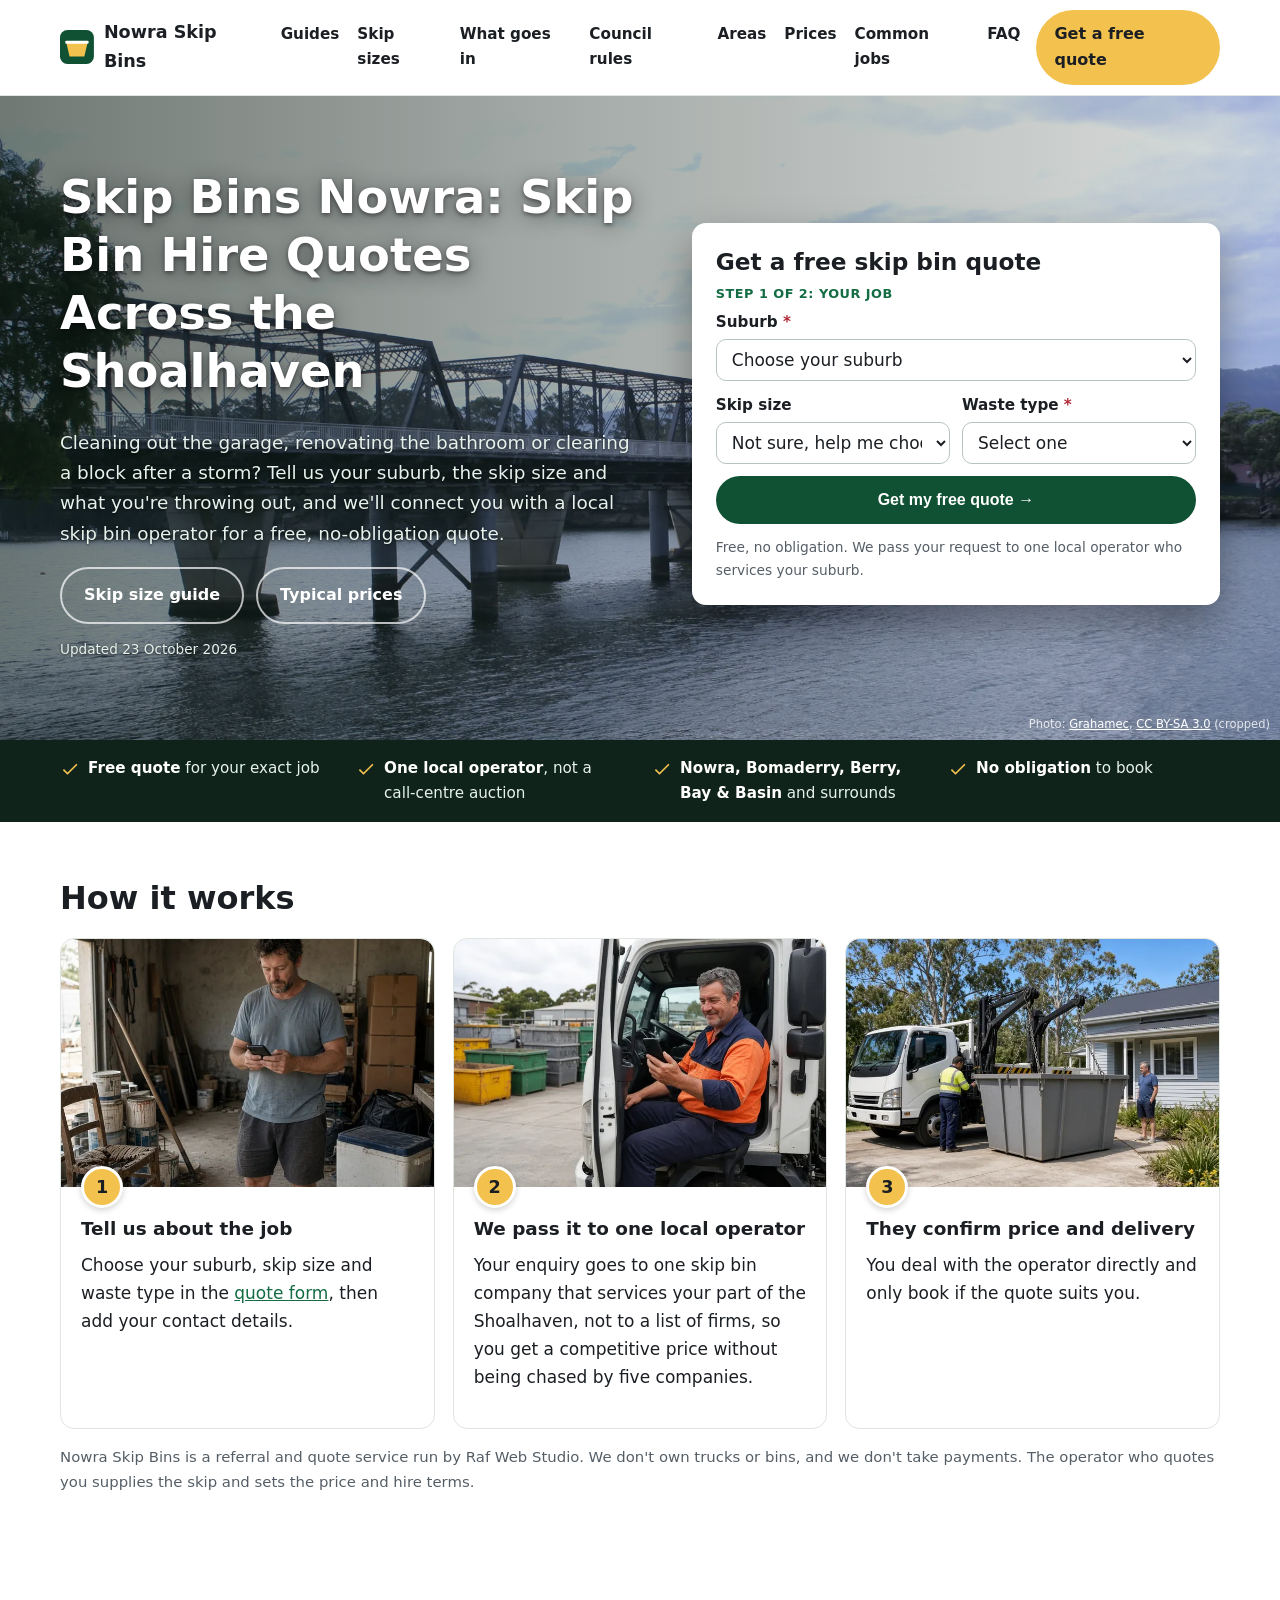
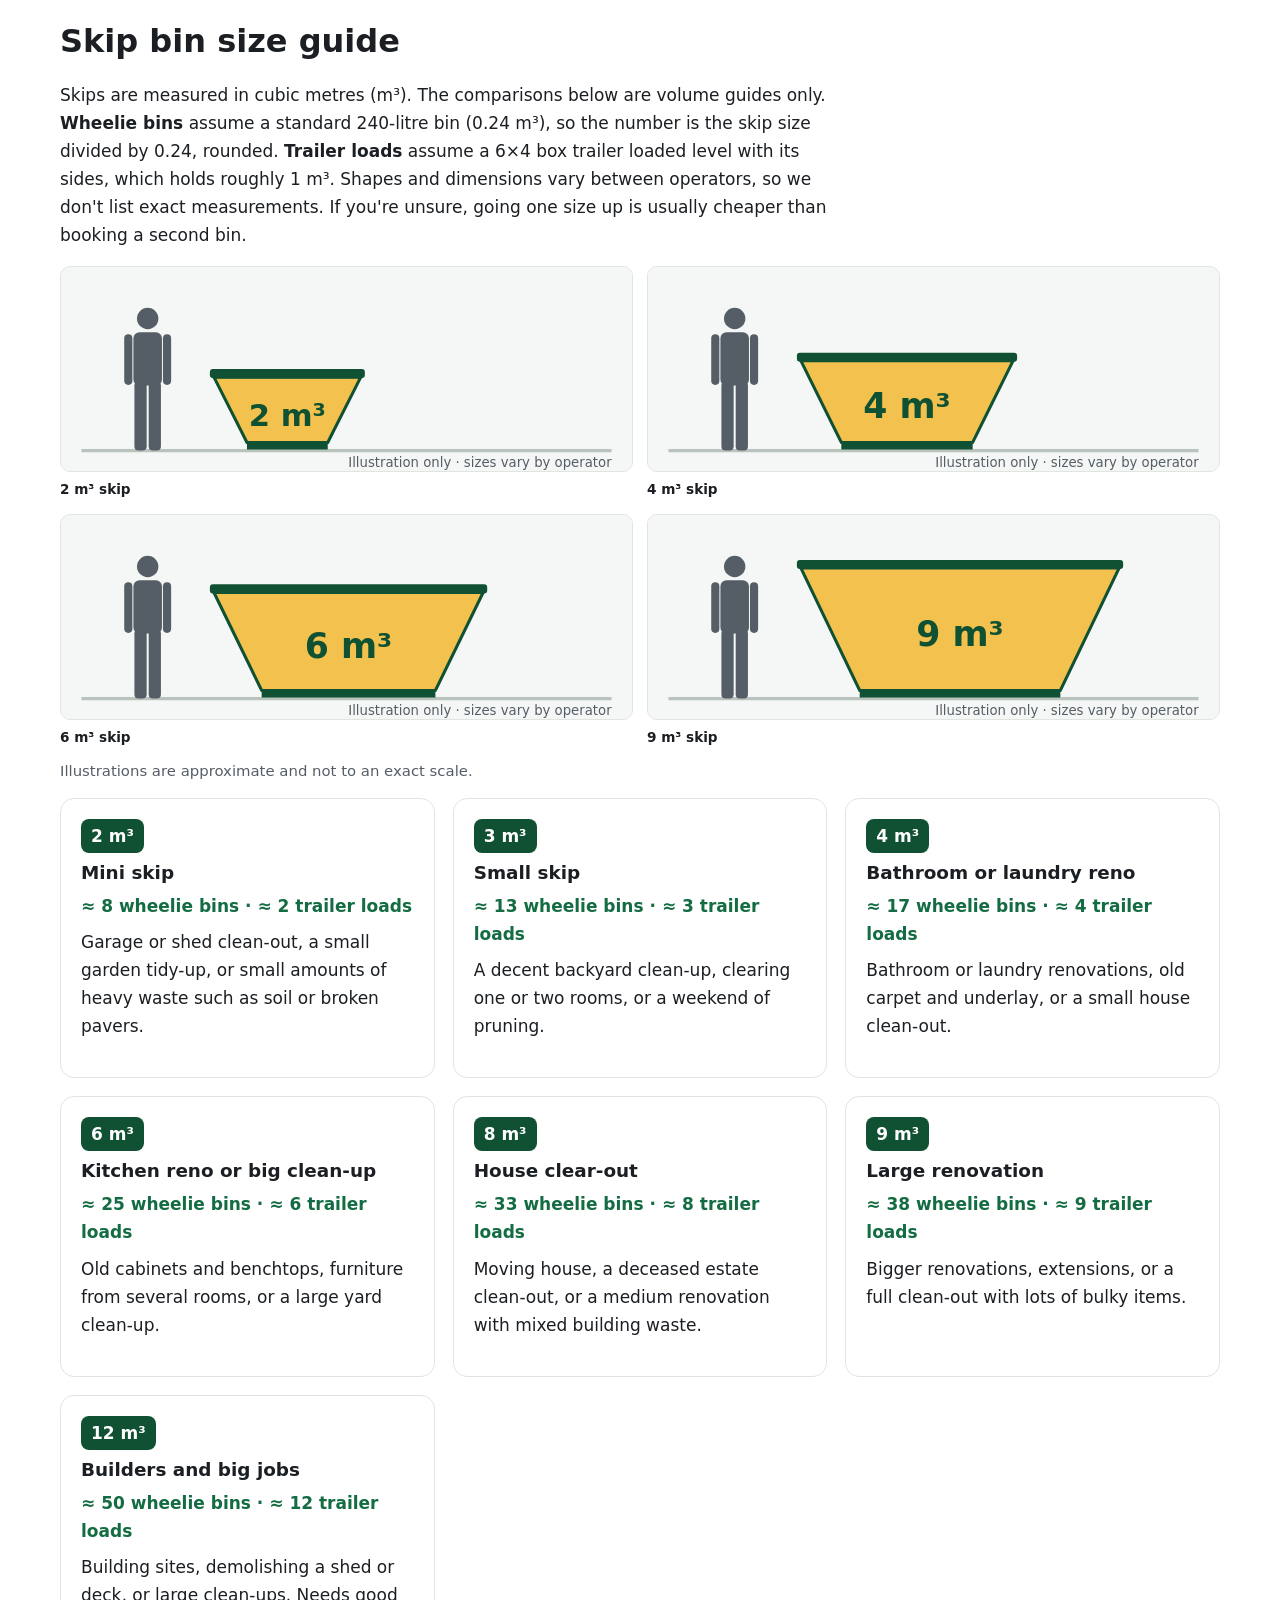
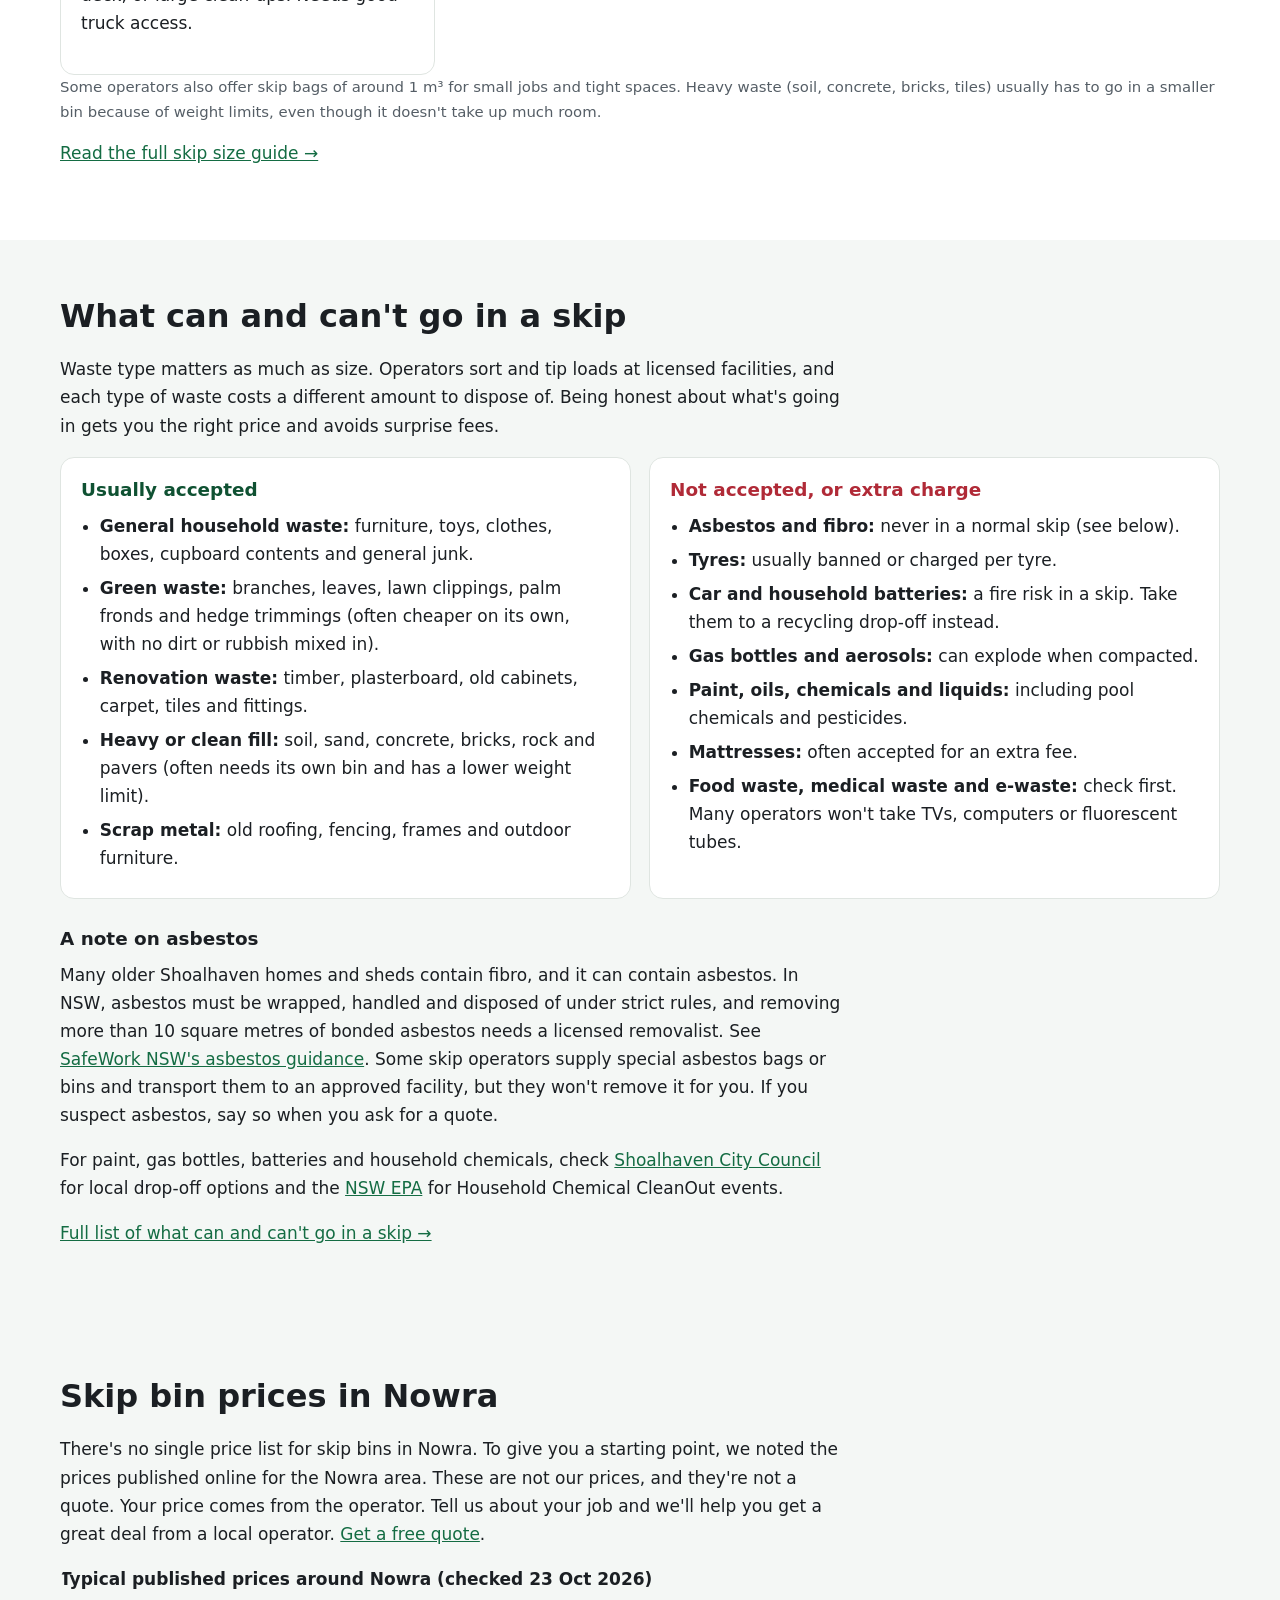
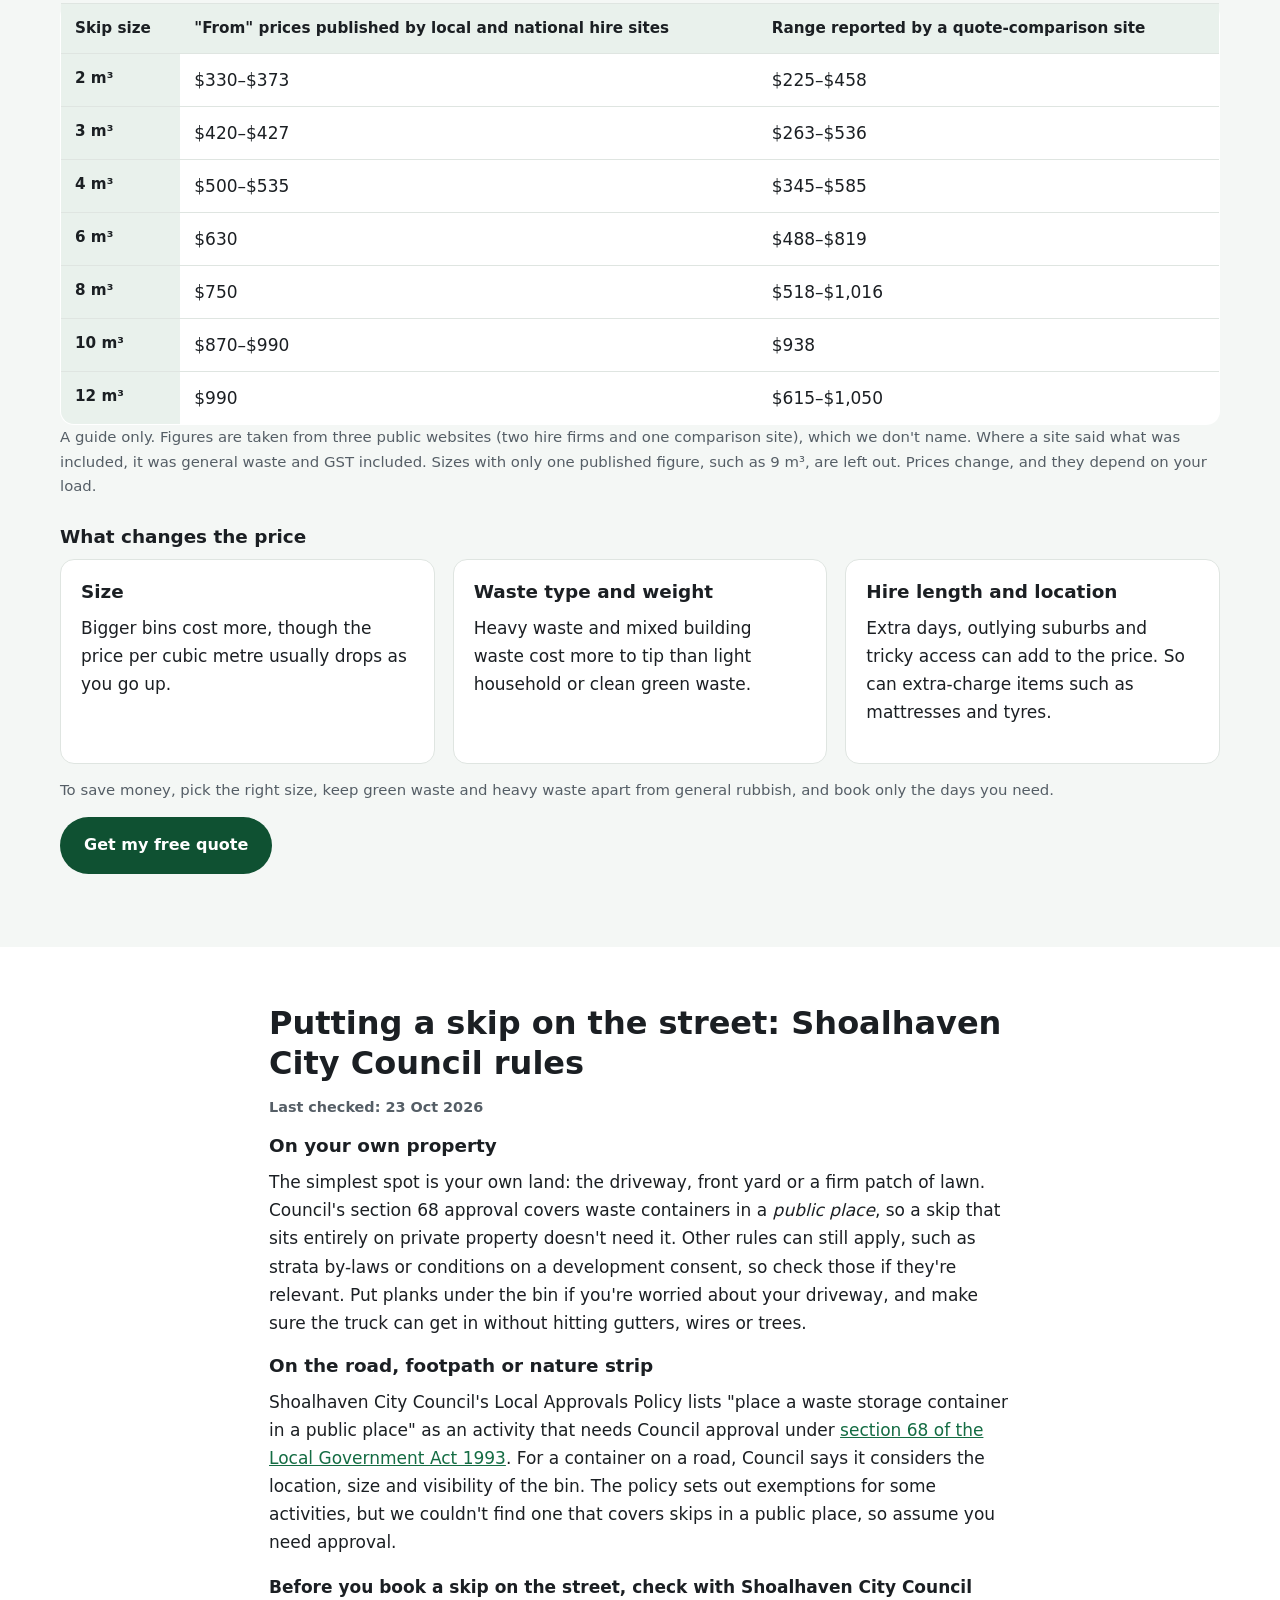
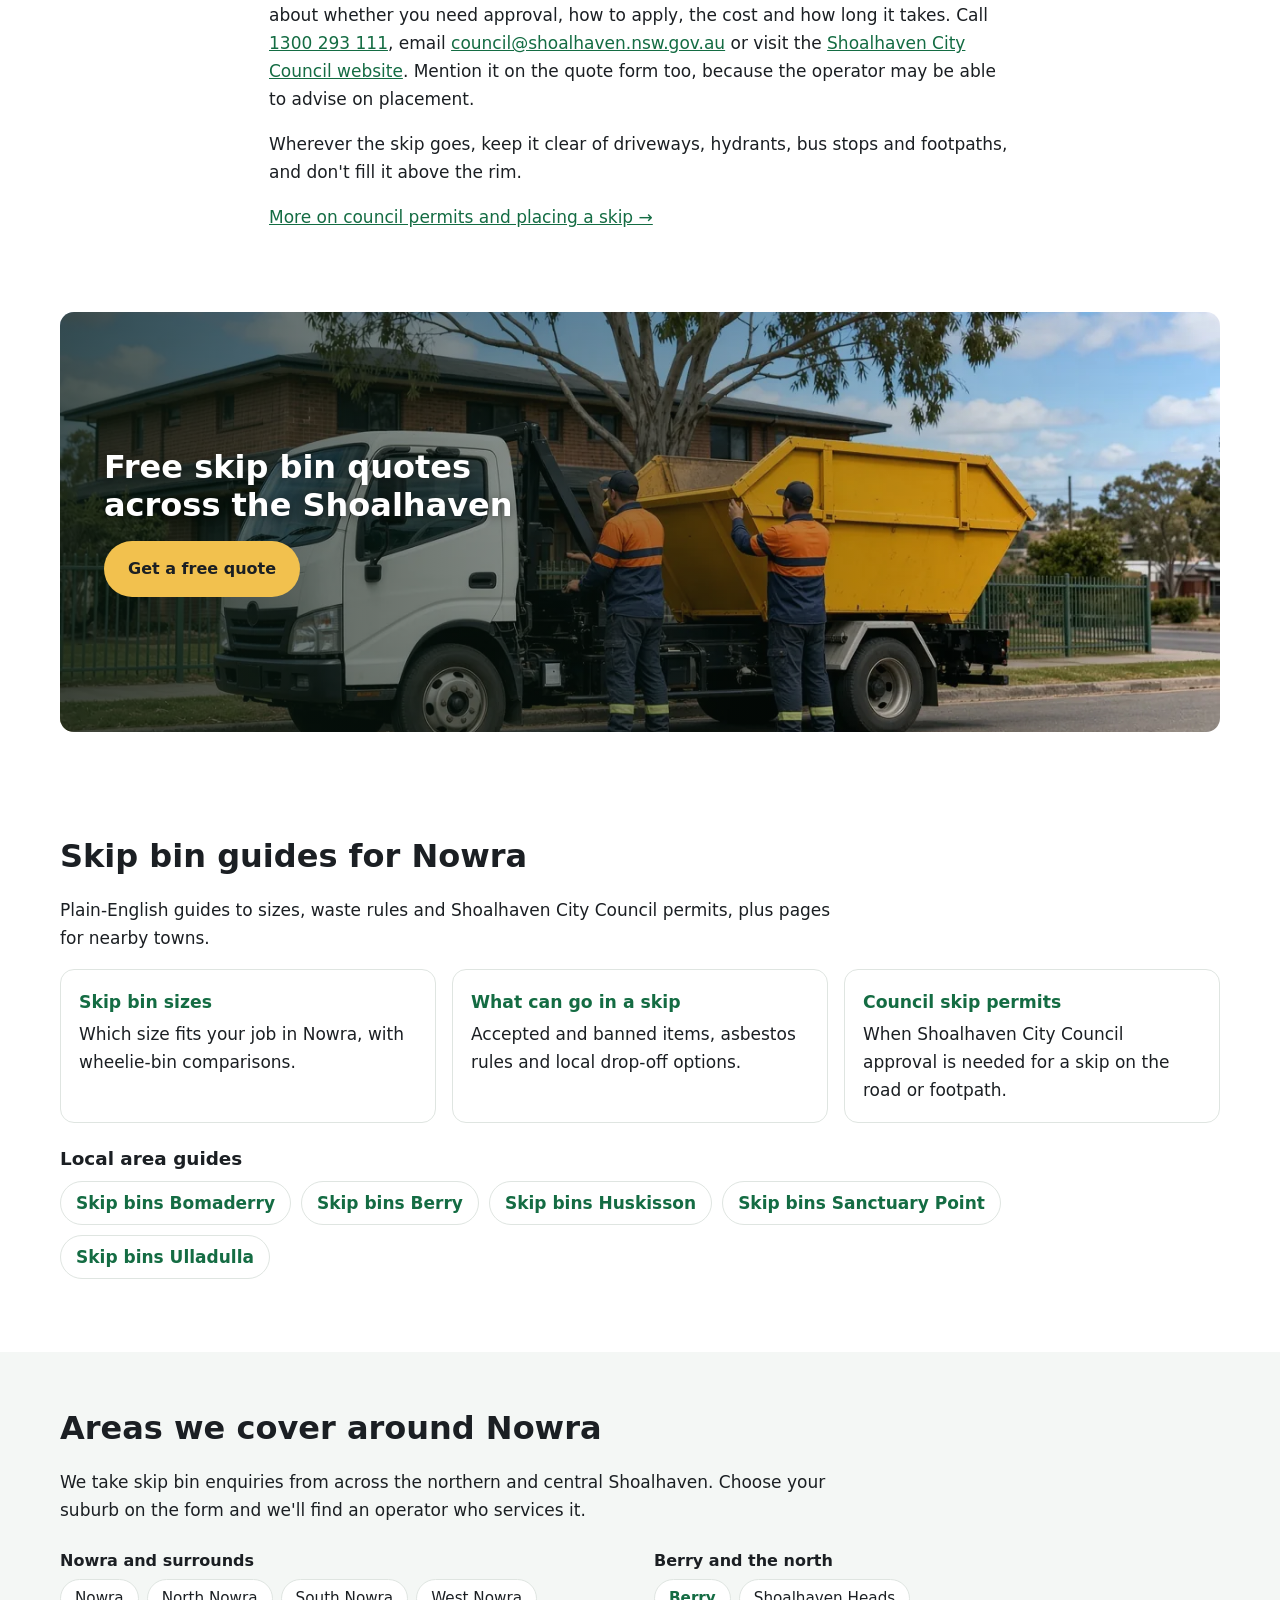
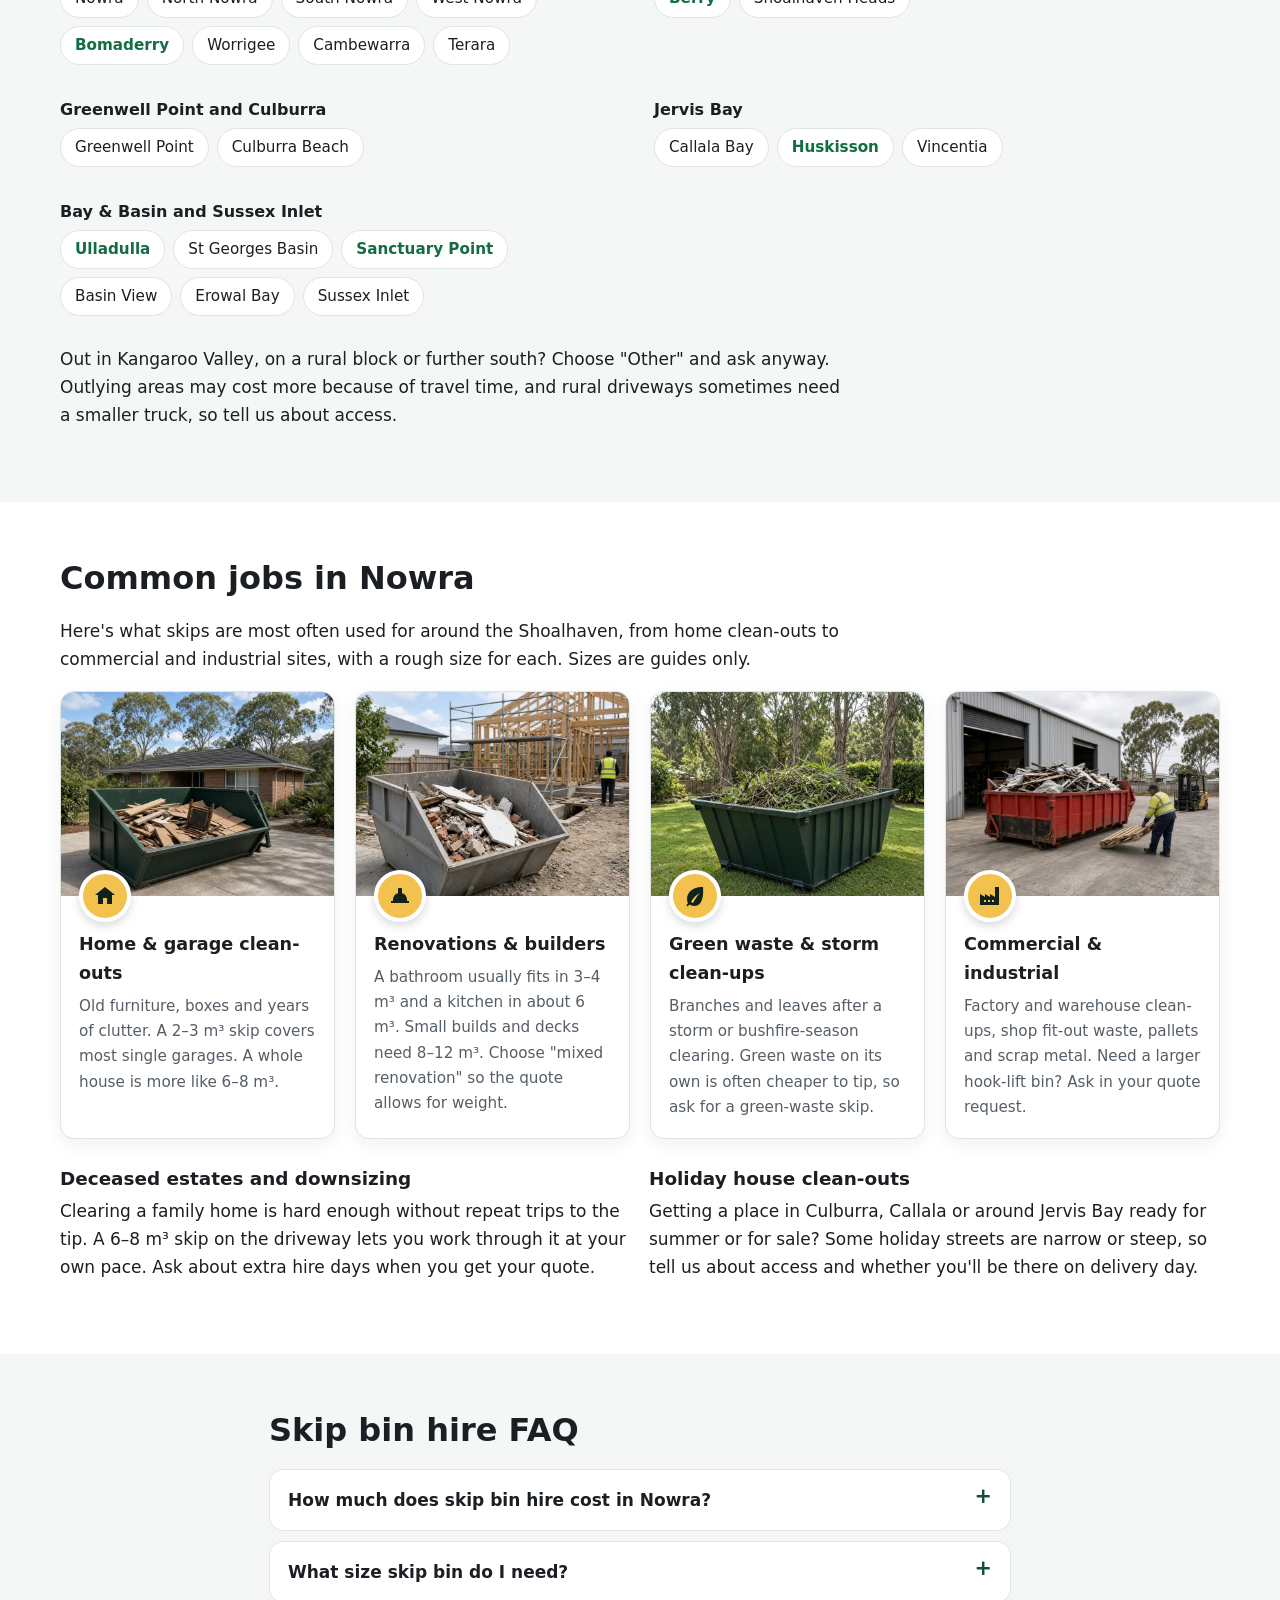
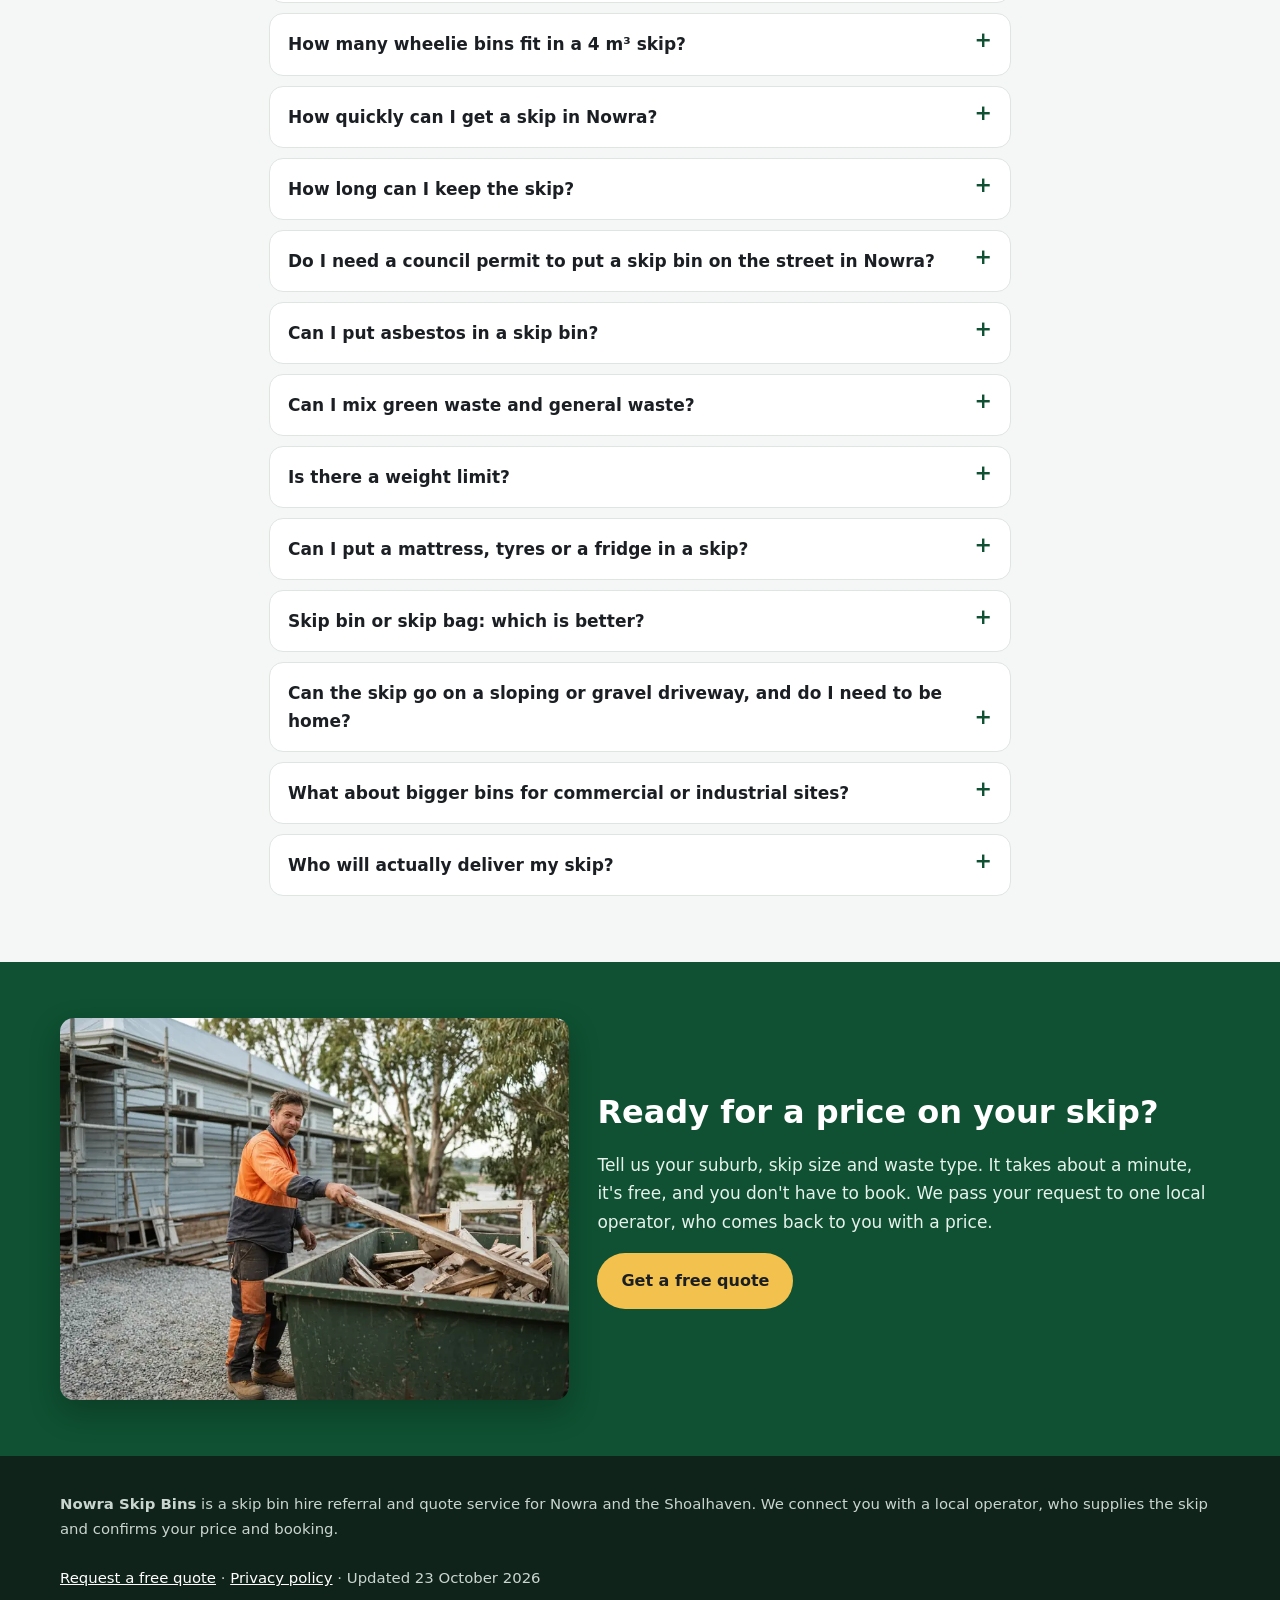
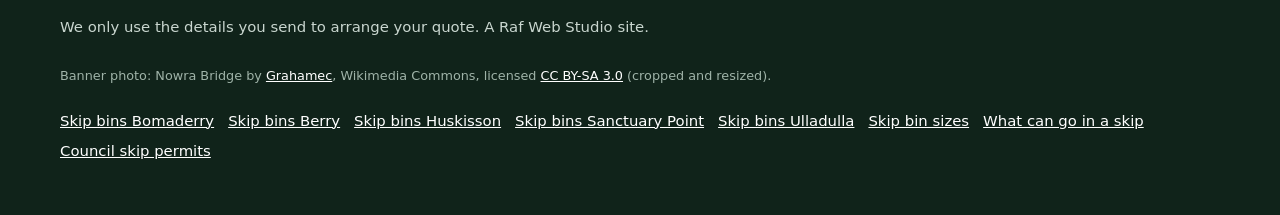
==== commit 98b02848: "SEO batch 1: suburb pages, topic guides, breadcrumbs, schema, sitemap" ====
--- a/index.html
+++ b/index.html
@@ -276,7 +276,7 @@
       Nowra Skip Bins
     </a>
     <nav class="nav" aria-label="Main">
-      <a href="#sizes">Skip sizes</a>
+      <a href="#guides">Guides</a>      <a href="#sizes">Skip sizes</a>
       <a href="#waste">What goes in</a>
       <a href="#council">Council rules</a>
       <a href="#areas">Areas</a>
@@ -316,7 +316,7 @@
         <fieldset class="step step-1">
           <legend class="step-label">Step 1 of 2: your job</legend>
           <div class="full"><label for="suburb">Suburb <span class="req" aria-hidden="true">*</span></label>
-            <select id="suburb" name="suburb" required><option value="">Choose your suburb</option><option>Nowra</option><option>North Nowra</option><option>South Nowra</option><option>West Nowra</option><option>Bomaderry</option><option>Worrigee</option><option>Cambewarra</option><option>Terara</option><option>Berry</option><option>Shoalhaven Heads</option><option>Greenwell Point</option><option>Culburra Beach</option><option>Callala Bay</option><option>Huskisson</option><option>Vincentia</option><option>St Georges Basin</option><option>Sanctuary Point</option><option>Basin View</option><option>Erowal Bay</option><option>Sussex Inlet</option><option value="Other">Other (tell us below)</option></select></div>
+            <select id="suburb" name="suburb" required><option value="">Choose your suburb</option><option>Nowra</option><option>North Nowra</option><option>South Nowra</option><option>West Nowra</option><option>Bomaderry</option><option>Worrigee</option><option>Cambewarra</option><option>Terara</option><option>Berry</option><option>Shoalhaven Heads</option><option>Greenwell Point</option><option>Culburra Beach</option><option>Callala Bay</option><option>Huskisson</option><option>Vincentia</option><option>St Georges Basin</option><option>Sanctuary Point</option><option>Basin View</option><option>Erowal Bay</option><option>Sussex Inlet</option><option>Ulladulla</option><option value="Other">Other (tell us below)</option></select></div>
           <div class="full other-wrap"><label for="suburb_other">Other suburb</label><input id="suburb_other" name="suburb_other" type="text" autocomplete="address-level2"></div>
           <div><label for="size">Skip size</label>
             <select id="size" name="skip_size"><option value="Not sure">Not sure, help me choose</option><option>Skip bag (about 1 m³)</option><option>2 m³</option><option>3 m³</option><option>4 m³</option><option>6 m³</option><option>8 m³</option><option>9 m³</option><option>10–12 m³</option></select></div>
@@ -384,6 +384,7 @@
       <div class="card"><span class="size">12 m³</span><h3>Builders and big jobs</h3><p class="equiv">≈ 50 wheelie bins · ≈ 12 trailer loads</p><p>Building sites, demolishing a shed or deck, or large clean-ups. Needs good truck access.</p></div>
     </div>
     <p class="note">Some operators also offer skip bags of around 1 m³ for small jobs and tight spaces. Heavy waste (soil, concrete, bricks, tiles) usually has to go in a smaller bin because of weight limits, even though it doesn't take up much room.</p>
+    <p><a href="/skip-bin-sizes/">Read the full skip size guide →</a></p>
   </div>
 </section>
 
@@ -418,6 +419,7 @@
     <h3 style="margin-top:28px">A note on asbestos</h3>
     <p class="intro">Many older Shoalhaven homes and sheds contain fibro, and it can contain asbestos. In NSW, asbestos must be wrapped, handled and disposed of under strict rules, and removing more than 10 square metres of bonded asbestos needs a licensed removalist. See <a href="https://www.safework.nsw.gov.au/hazards-a-z/asbestos" rel="noopener">SafeWork NSW's asbestos guidance</a>. Some skip operators supply special asbestos bags or bins and transport them to an approved facility, but they won't remove it for you. If you suspect asbestos, say so when you ask for a quote.</p>
     <p class="intro">For paint, gas bottles, batteries and household chemicals, check <a href="https://www.shoalhaven.nsw.gov.au/" rel="noopener">Shoalhaven City Council</a> for local drop-off options and the <a href="https://www.epa.nsw.gov.au/" rel="noopener">NSW EPA</a> for Household Chemical CleanOut events.</p>
+    <p><a href="/what-can-go-in-a-skip/">Full list of what can and can't go in a skip →</a></p>
   </div>
 </section>
 
@@ -454,6 +456,7 @@
     <p>Shoalhaven City Council's Local Approvals Policy lists "place a waste storage container in a public place" as an activity that needs Council approval under <a href="https://www.planningportal.nsw.gov.au/development-and-assessment/additional-approvals-applications/section-68-approvals" rel="noopener">section 68 of the Local Government Act 1993</a>. For a container on a road, Council says it considers the location, size and visibility of the bin. The policy sets out exemptions for some activities, but we couldn't find one that covers skips in a public place, so assume you need approval.</p>
     <p><strong>Before you book a skip on the street, check with Shoalhaven City Council</strong> about whether you need approval, how to apply, the cost and how long it takes. Call <a href="tel:1300293111">1300 293 111</a>, email <a href="mailto:council@shoalhaven.nsw.gov.au">council@shoalhaven.nsw.gov.au</a> or visit the <a href="https://www.shoalhaven.nsw.gov.au/" rel="noopener">Shoalhaven City Council website</a>. Mention it on the quote form too, because the operator may be able to advise on placement.</p>
     <p>Wherever the skip goes, keep it clear of driveways, hydrants, bus stops and footpaths, and don't fill it above the rim.</p>
+    <p><a href="/skip-bin-council-permit/">More on council permits and placing a skip →</a></p>
   </div>
 </section>
 
@@ -469,16 +472,26 @@
   </div>
 </section>
 
+<section id="guides" aria-labelledby="guides-h">
+  <div class="wrap">
+    <h2 id="guides-h">Skip bin guides for Nowra</h2>
+    <p class="intro">Plain-English guides to sizes, waste rules and Shoalhaven City Council permits, plus pages for nearby towns.</p>
+    <div class="guide-cards"><a href="/skip-bin-sizes/"><strong>Skip bin sizes</strong>Which size fits your job in Nowra, with wheelie-bin comparisons.</a><a href="/what-can-go-in-a-skip/"><strong>What can go in a skip</strong>Accepted and banned items, asbestos rules and local drop-off options.</a><a href="/skip-bin-council-permit/"><strong>Council skip permits</strong>When Shoalhaven City Council approval is needed for a skip on the road or footpath.</a></div>
+    <h3 style="margin-top:24px">Local area guides</h3>
+    <ul class="link-list"><li><a href="/skip-bins-bomaderry/">Skip bins Bomaderry</a></li><li><a href="/skip-bins-berry/">Skip bins Berry</a></li><li><a href="/skip-bins-huskisson/">Skip bins Huskisson</a></li><li><a href="/skip-bins-sanctuary-point/">Skip bins Sanctuary Point</a></li><li><a href="/skip-bins-ulladulla/">Skip bins Ulladulla</a></li></ul>
+  </div>
+</section>
+
 <section class="alt" id="areas" aria-labelledby="areas-h">
   <div class="wrap">
     <h2 id="areas-h">Areas we cover around Nowra</h2>
     <p class="intro">We take skip bin enquiries from across the northern and central Shoalhaven. Choose your suburb on the form and we'll find an operator who services it.</p>
     <div class="area-groups">
-      <div class="area-group"><h3>Nowra and surrounds</h3><ul class="areas"><li data-slug="skip-bins-nowra">Nowra</li><li data-slug="skip-bins-north-nowra">North Nowra</li><li data-slug="skip-bins-south-nowra">South Nowra</li><li data-slug="skip-bins-west-nowra">West Nowra</li><li data-slug="skip-bins-bomaderry">Bomaderry</li><li data-slug="skip-bins-worrigee">Worrigee</li><li data-slug="skip-bins-cambewarra">Cambewarra</li><li data-slug="skip-bins-terara">Terara</li></ul></div>
-      <div class="area-group"><h3>Berry and the north</h3><ul class="areas"><li data-slug="skip-bins-berry">Berry</li><li data-slug="skip-bins-shoalhaven-heads">Shoalhaven Heads</li></ul></div>
+      <div class="area-group"><h3>Nowra and surrounds</h3><ul class="areas"><li data-slug="skip-bins-nowra">Nowra</li><li data-slug="skip-bins-north-nowra">North Nowra</li><li data-slug="skip-bins-south-nowra">South Nowra</li><li data-slug="skip-bins-west-nowra">West Nowra</li><li data-slug="skip-bins-bomaderry"><a href="/skip-bins-bomaderry/">Bomaderry</a></li><li data-slug="skip-bins-worrigee">Worrigee</li><li data-slug="skip-bins-cambewarra">Cambewarra</li><li data-slug="skip-bins-terara">Terara</li></ul></div>
+      <div class="area-group"><h3>Berry and the north</h3><ul class="areas"><li data-slug="skip-bins-berry"><a href="/skip-bins-berry/">Berry</a></li><li data-slug="skip-bins-shoalhaven-heads">Shoalhaven Heads</li></ul></div>
       <div class="area-group"><h3>Greenwell Point and Culburra</h3><ul class="areas"><li data-slug="skip-bins-greenwell-point">Greenwell Point</li><li data-slug="skip-bins-culburra-beach">Culburra Beach</li></ul></div>
-      <div class="area-group"><h3>Jervis Bay</h3><ul class="areas"><li data-slug="skip-bins-callala-bay">Callala Bay</li><li data-slug="skip-bins-huskisson">Huskisson</li><li data-slug="skip-bins-vincentia">Vincentia</li></ul></div>
-      <div class="area-group"><h3>Bay &amp; Basin and Sussex Inlet</h3><ul class="areas"><li data-slug="skip-bins-st-georges-basin">St Georges Basin</li><li data-slug="skip-bins-sanctuary-point">Sanctuary Point</li><li data-slug="skip-bins-basin-view">Basin View</li><li data-slug="skip-bins-erowal-bay">Erowal Bay</li><li data-slug="skip-bins-sussex-inlet">Sussex Inlet</li></ul></div>
+      <div class="area-group"><h3>Jervis Bay</h3><ul class="areas"><li data-slug="skip-bins-callala-bay">Callala Bay</li><li data-slug="skip-bins-huskisson"><a href="/skip-bins-huskisson/">Huskisson</a></li><li data-slug="skip-bins-vincentia">Vincentia</li></ul></div>
+      <div class="area-group"><h3>Bay &amp; Basin and Sussex Inlet</h3><ul class="areas"><li><a href="/skip-bins-ulladulla/">Ulladulla</a></li><li data-slug="skip-bins-st-georges-basin">St Georges Basin</li><li data-slug="skip-bins-sanctuary-point"><a href="/skip-bins-sanctuary-point/">Sanctuary Point</a></li><li data-slug="skip-bins-basin-view">Basin View</li><li data-slug="skip-bins-erowal-bay">Erowal Bay</li><li data-slug="skip-bins-sussex-inlet">Sussex Inlet</li></ul></div>
     </div>
     <p class="intro">Out in Kangaroo Valley, on a rural block or further south? Choose "Other" and ask anyway. Outlying areas may cost more because of travel time, and rural driveways sometimes need a smaller truck, so tell us about access.</p>
   </div>
@@ -551,6 +564,7 @@
     <p><a href="#quote">Request a free quote</a> · <a href="privacy.html">Privacy policy</a> · Updated 23 October 2026</p>
     <p>We only use the details you send to arrange your quote. A Raf Web Studio site.</p>
     <p class="credits">Banner photo: Nowra Bridge by <a href="https://commons.wikimedia.org/wiki/File:Nowra_Bridge.jpg" rel="noopener">Grahamec</a>, Wikimedia Commons, licensed <a href="https://creativecommons.org/licenses/by-sa/3.0/" rel="noopener">CC BY-SA 3.0</a> (cropped and resized).</p>
+    <p class="footer-links"><a href="/skip-bins-bomaderry/">Skip bins Bomaderry</a> <a href="/skip-bins-berry/">Skip bins Berry</a> <a href="/skip-bins-huskisson/">Skip bins Huskisson</a> <a href="/skip-bins-sanctuary-point/">Skip bins Sanctuary Point</a> <a href="/skip-bins-ulladulla/">Skip bins Ulladulla</a> <a href="/skip-bin-sizes/">Skip bin sizes</a> <a href="/what-can-go-in-a-skip/">What can go in a skip</a> <a href="/skip-bin-council-permit/">Council skip permits</a></p>
   </div>
 </footer>
 
--- a/styles.css
+++ b/styles.css
@@ -220,3 +220,34 @@
 .step-body{position:relative;padding:30px 20px 20px}
 .step-card .step-num{position:absolute;top:-21px;left:20px;width:42px;height:42px;margin:0;font-size:1.1rem;border:3px solid #fff;box-shadow:0 2px 6px rgba(0,0,0,.18)}
 .step-card h3{margin-top:0}
+
+/* seo-pages-v1 */
+.page-hero{background:var(--green);color:#fff;padding:34px 0 38px}
+.page-hero h1{color:#fff;margin-bottom:.4em}
+.page-hero .lead{color:#fff;font-size:1.12rem;max-width:44em;margin-bottom:.6em}
+.page-hero .updated{color:#e6f2ec;font-size:.9rem;margin:0}
+.crumbs{font-size:.9rem;margin-bottom:14px;color:#e6f2ec}
+.crumbs ol{list-style:none;padding:0;margin:0;display:flex;flex-wrap:wrap;gap:6px}
+.crumbs li+li::before{content:"›";margin-right:6px;opacity:.8}
+.crumbs a{color:#fff}
+.page-grid{display:grid;gap:36px;padding-top:40px;padding-bottom:48px}
+@media(min-width:960px){.page-grid{grid-template-columns:minmax(0,1fr) 380px;align-items:start}.page-aside{position:sticky;top:84px}}
+.page-body h2{margin-top:1.4em;font-size:clamp(1.3rem,2.6vw,1.7rem)}
+.page-body h2:first-child{margin-top:0}
+.page-body figure{margin:0 0 1.4em}
+.page-body figure img{width:100%;height:auto;border-radius:var(--radius);display:block}
+.page-body figcaption{font-size:.85rem;color:var(--muted);margin-top:6px}
+.page-body table{width:100%;border-collapse:collapse;margin:0 0 1.2em}
+.page-body th,.page-body td{border:1px solid var(--line);padding:8px 10px;text-align:left;vertical-align:top}
+.page-body .callout{background:var(--soft);border-left:4px solid var(--green);padding:14px 16px;border-radius:8px;margin:0 0 1.2em}
+.page-body .sources{font-size:.88rem;color:var(--muted)}
+.link-list{display:flex;flex-wrap:wrap;gap:10px;list-style:none;padding:0;margin:0 0 1em}
+.link-list a{display:inline-block;background:#fff;border:1px solid var(--line);border-radius:999px;padding:7px 15px;text-decoration:none;font-weight:600}
+.link-list a:hover{border-color:var(--green)}
+.areas a{text-decoration:none;font-weight:600}
+.guide-cards{display:grid;gap:16px}
+@media(min-width:700px){.guide-cards{grid-template-columns:repeat(3,1fr)}}
+.guide-cards a{display:block;background:#fff;border:1px solid var(--line);border-radius:var(--radius);padding:18px;text-decoration:none;color:var(--ink)}
+.guide-cards a strong{display:block;color:var(--green-2);font-size:1.08rem;margin-bottom:4px}
+.guide-cards a:hover{border-color:var(--green)}
+.footer-links{display:flex;flex-wrap:wrap;gap:6px 14px}
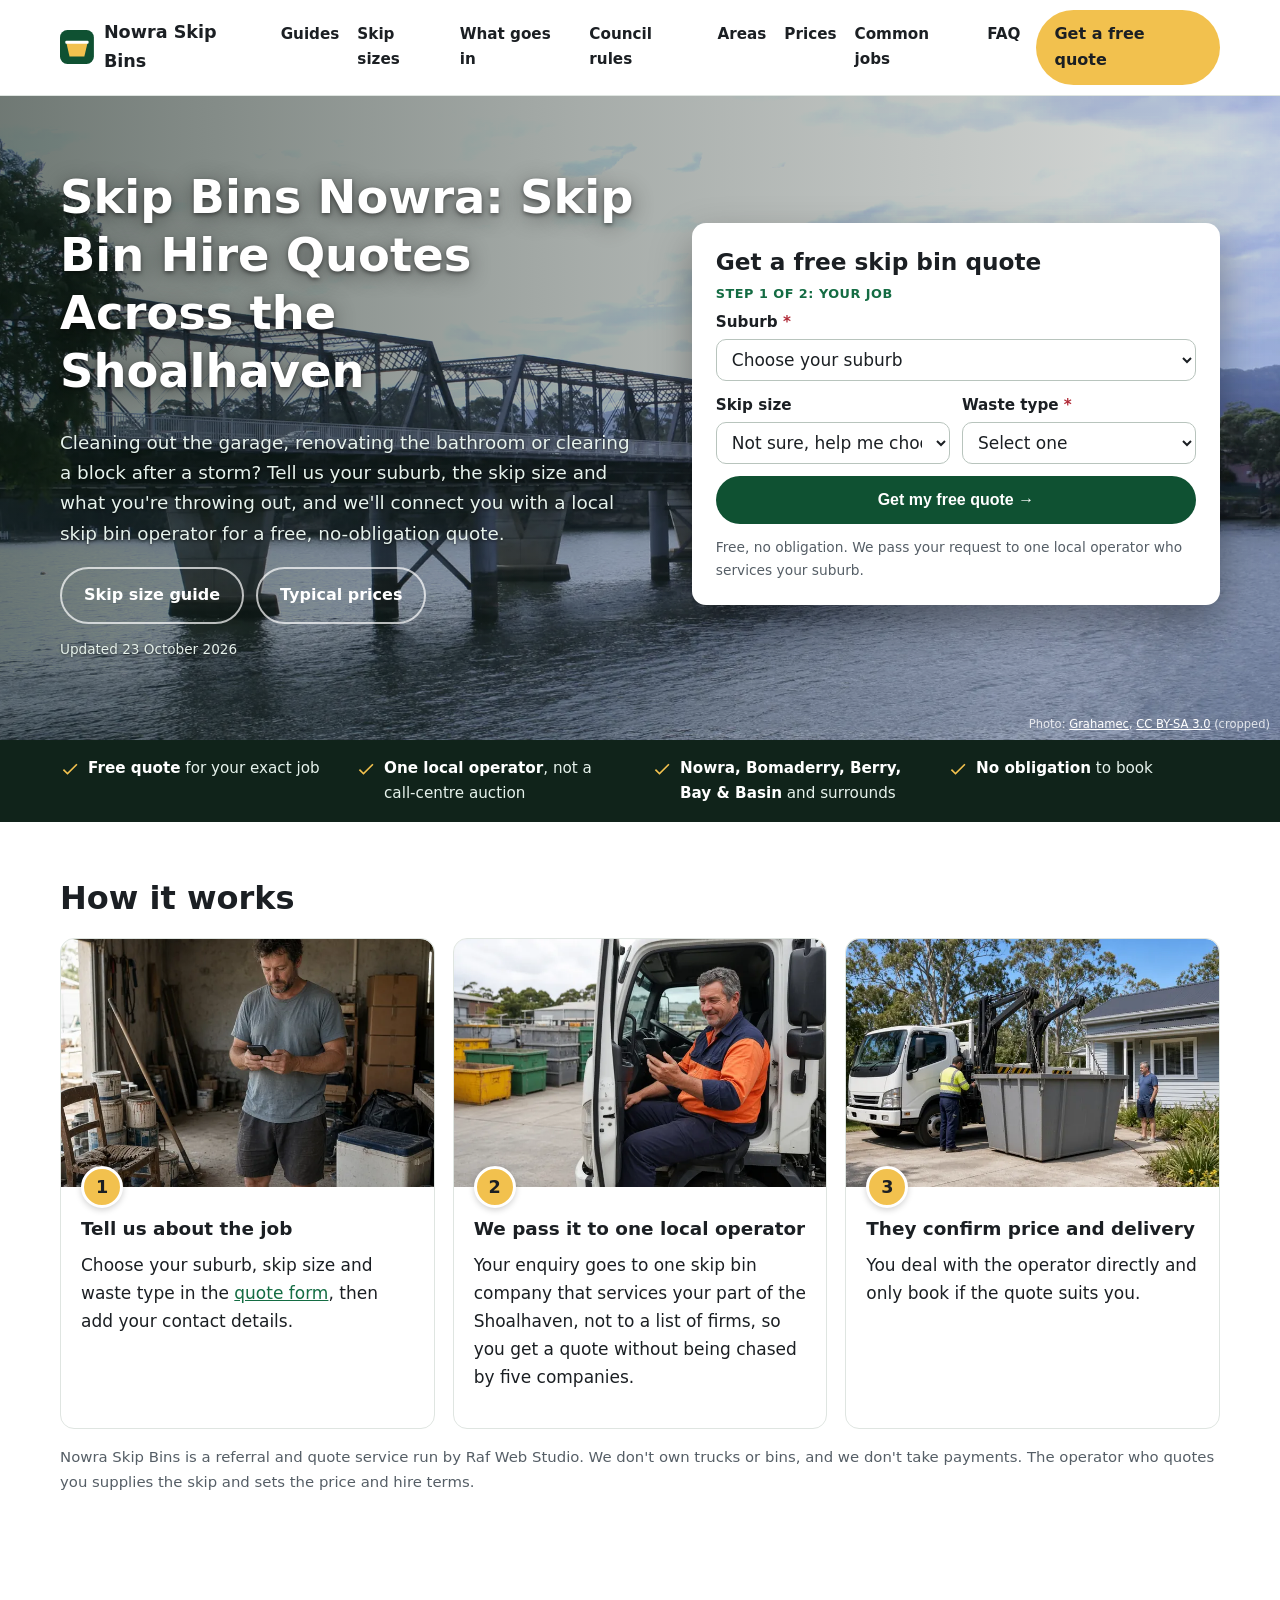
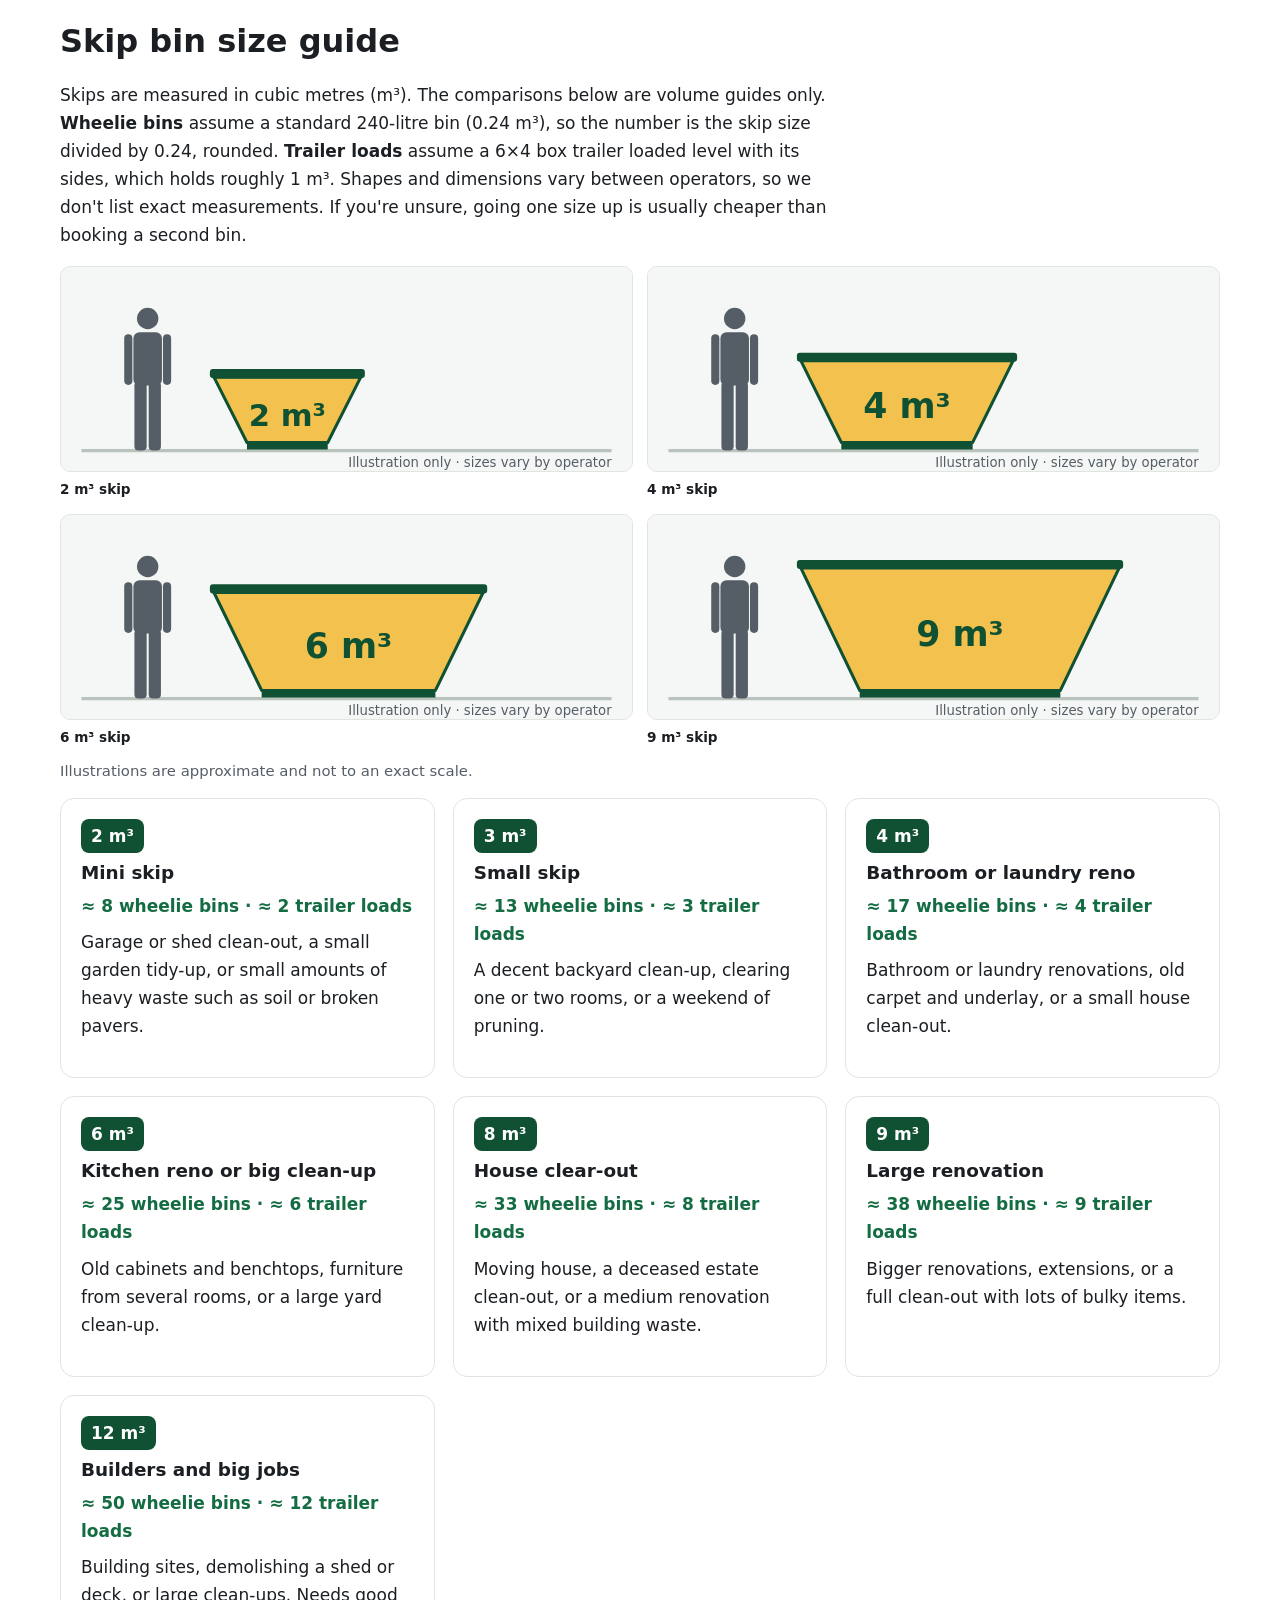
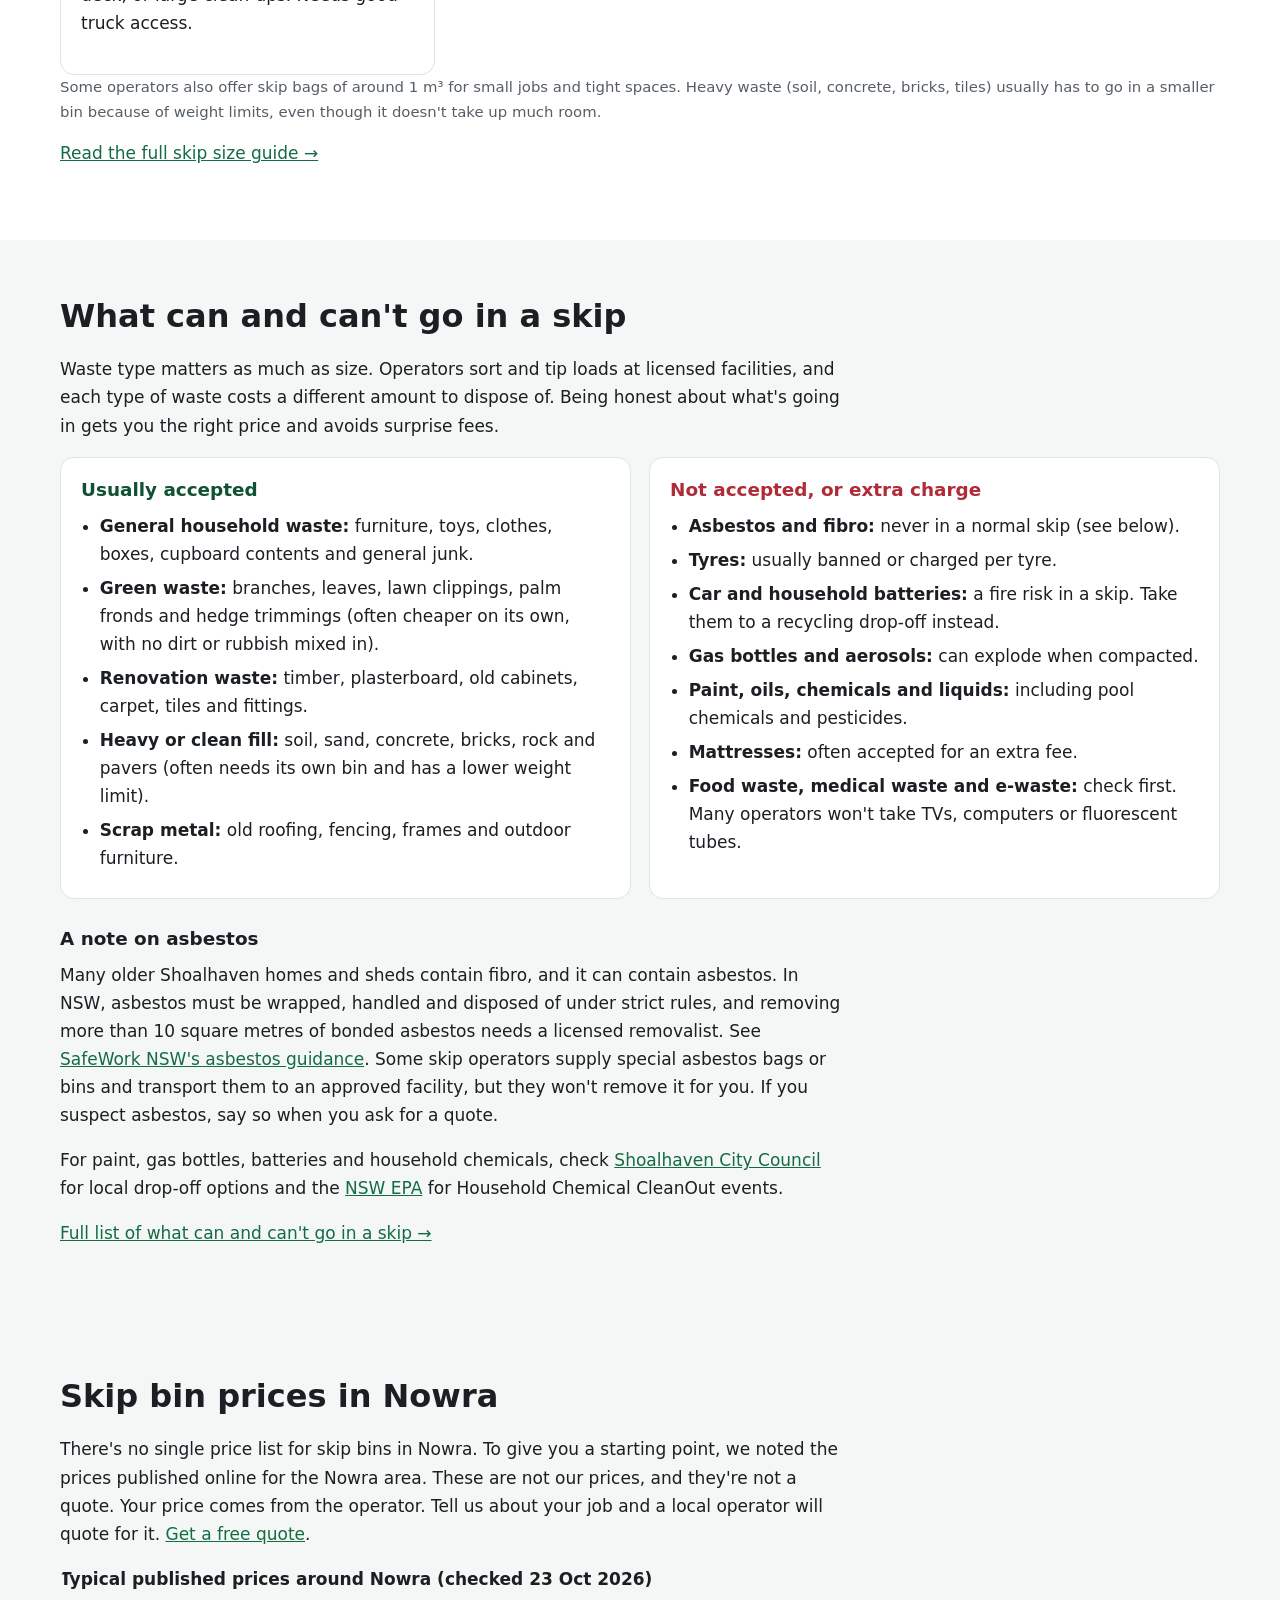
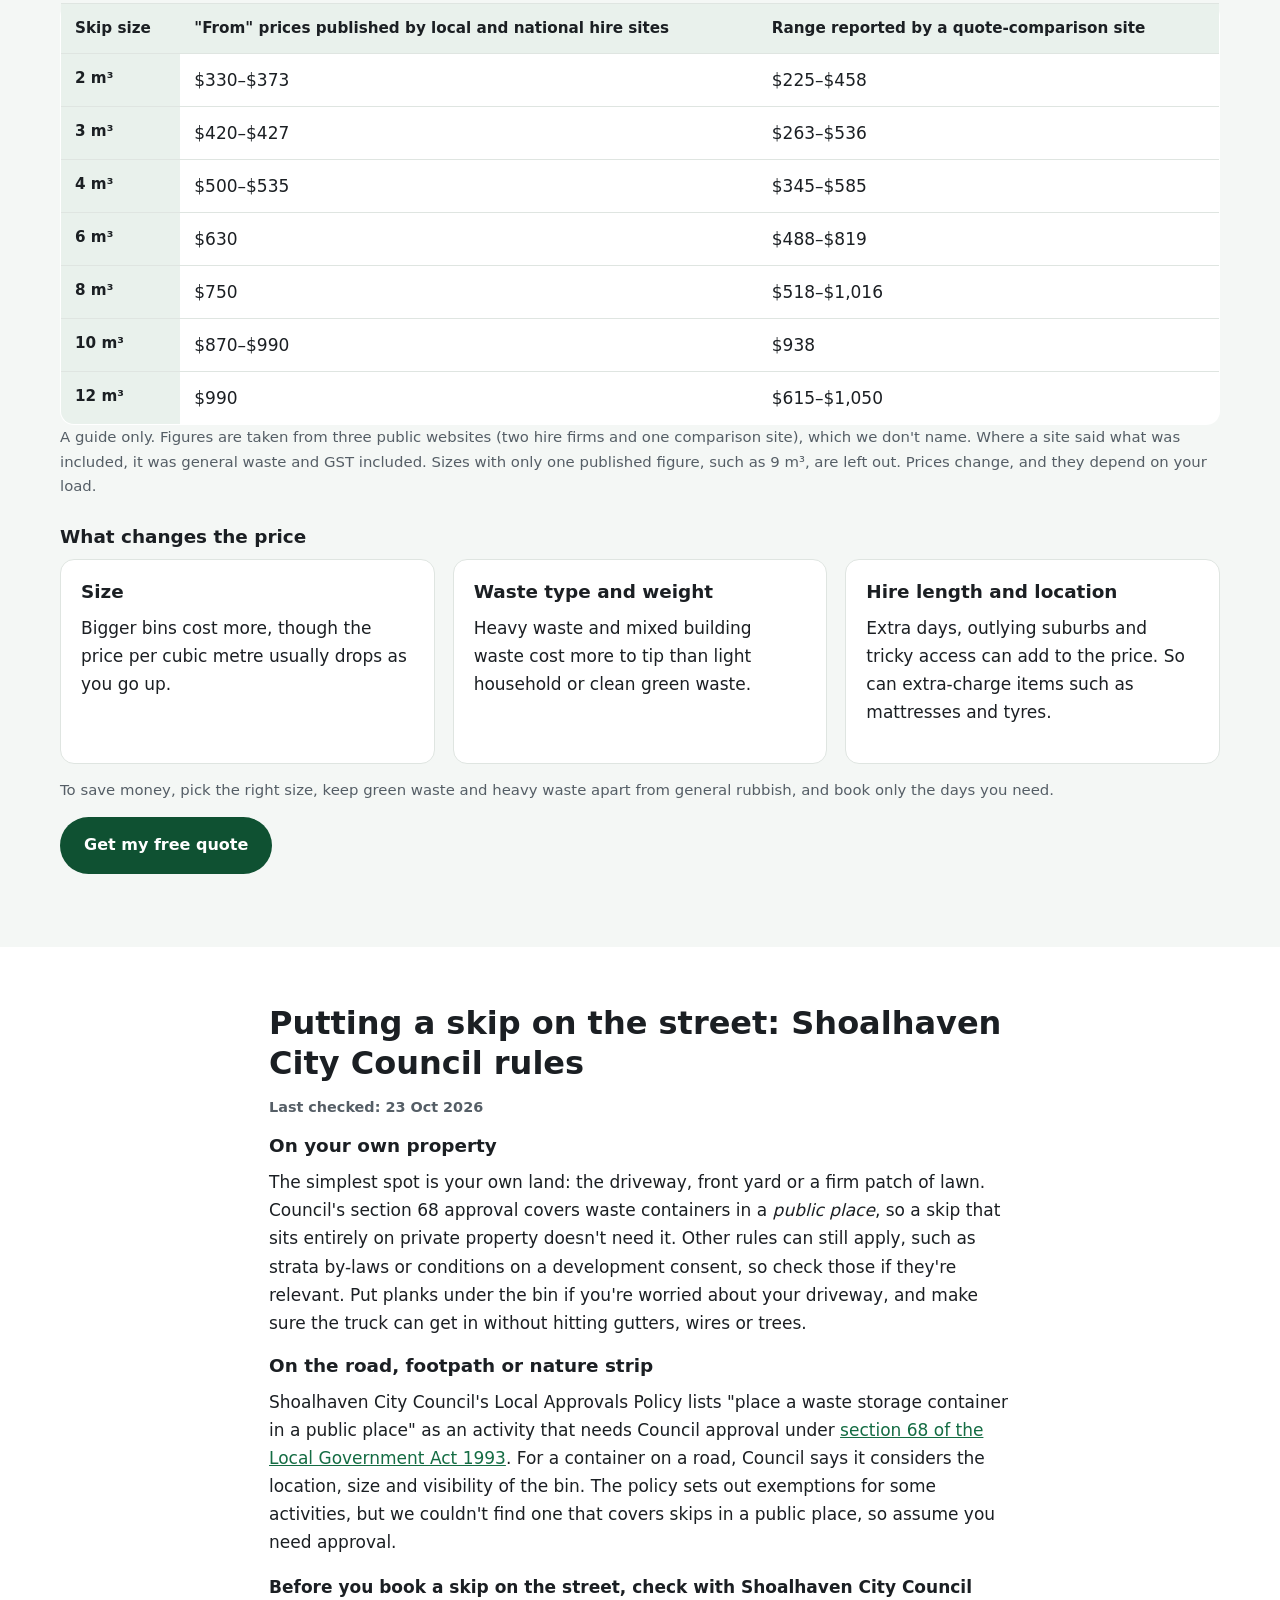
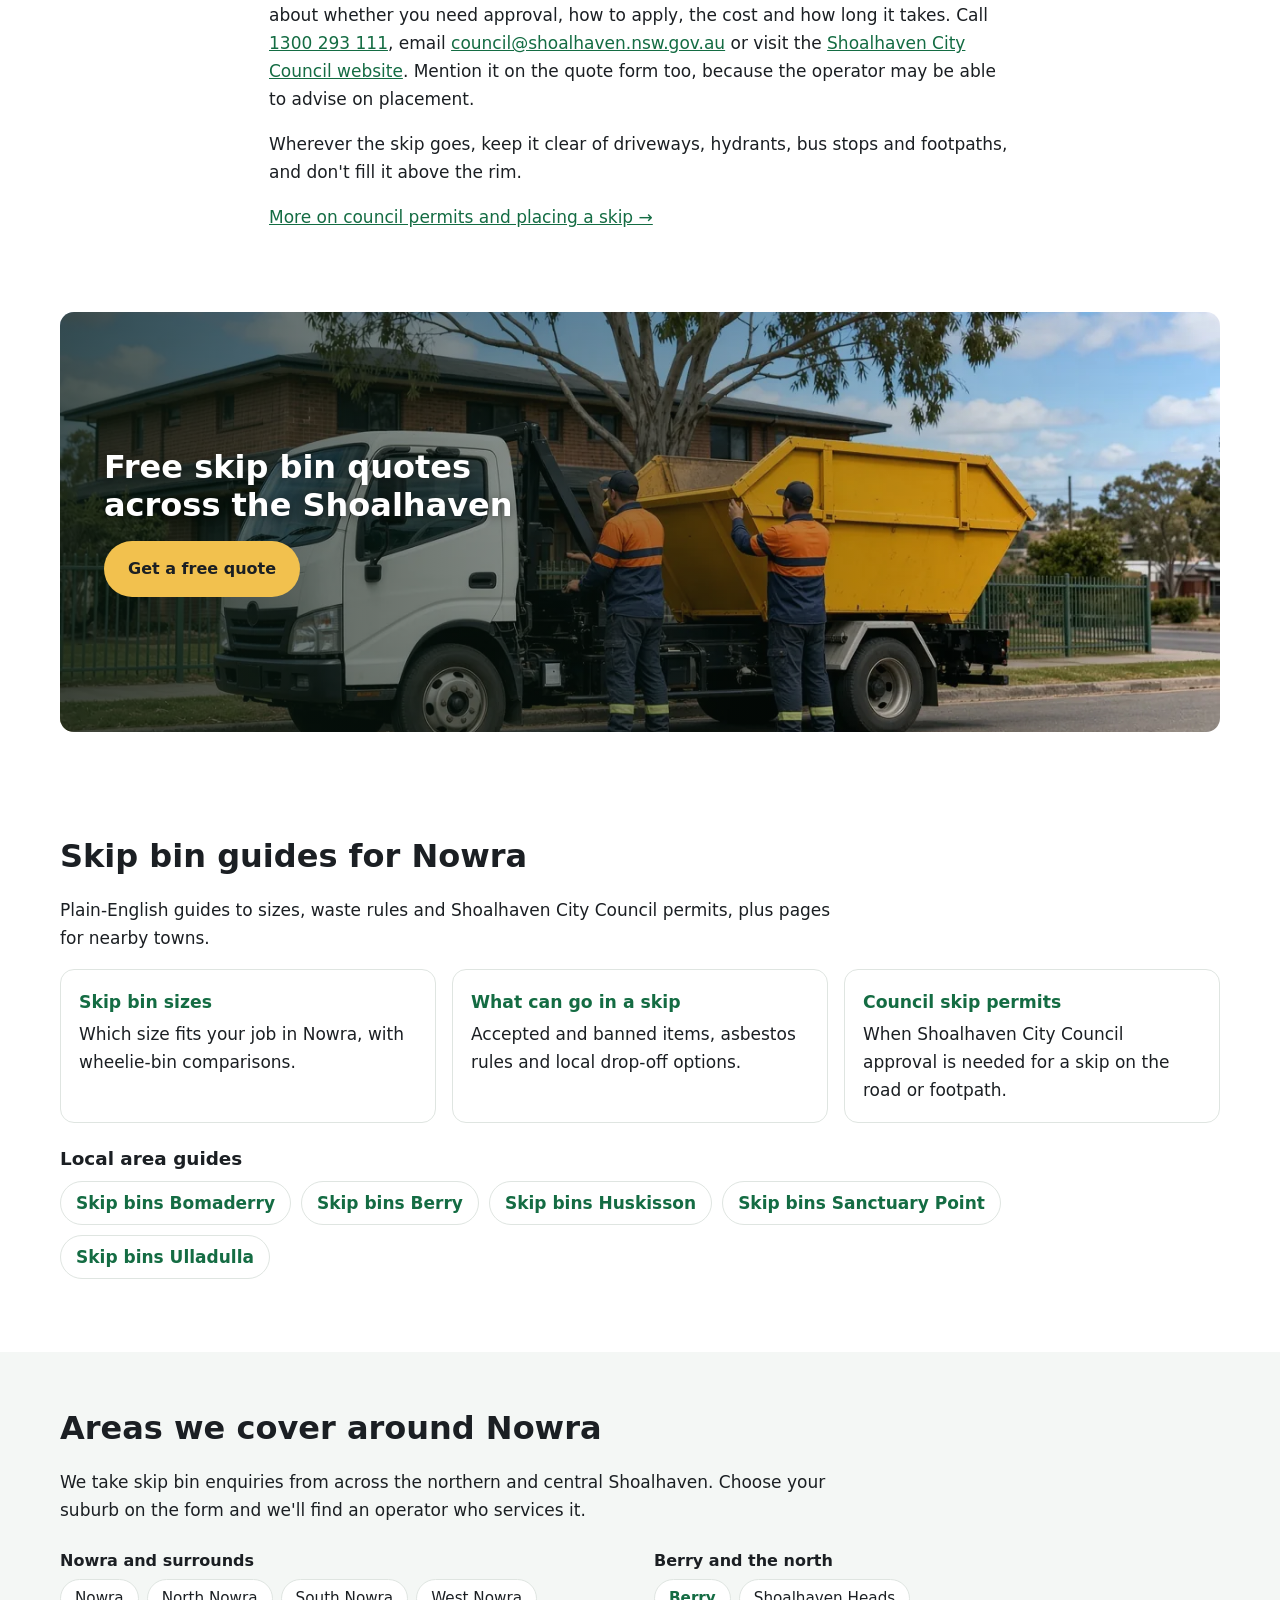
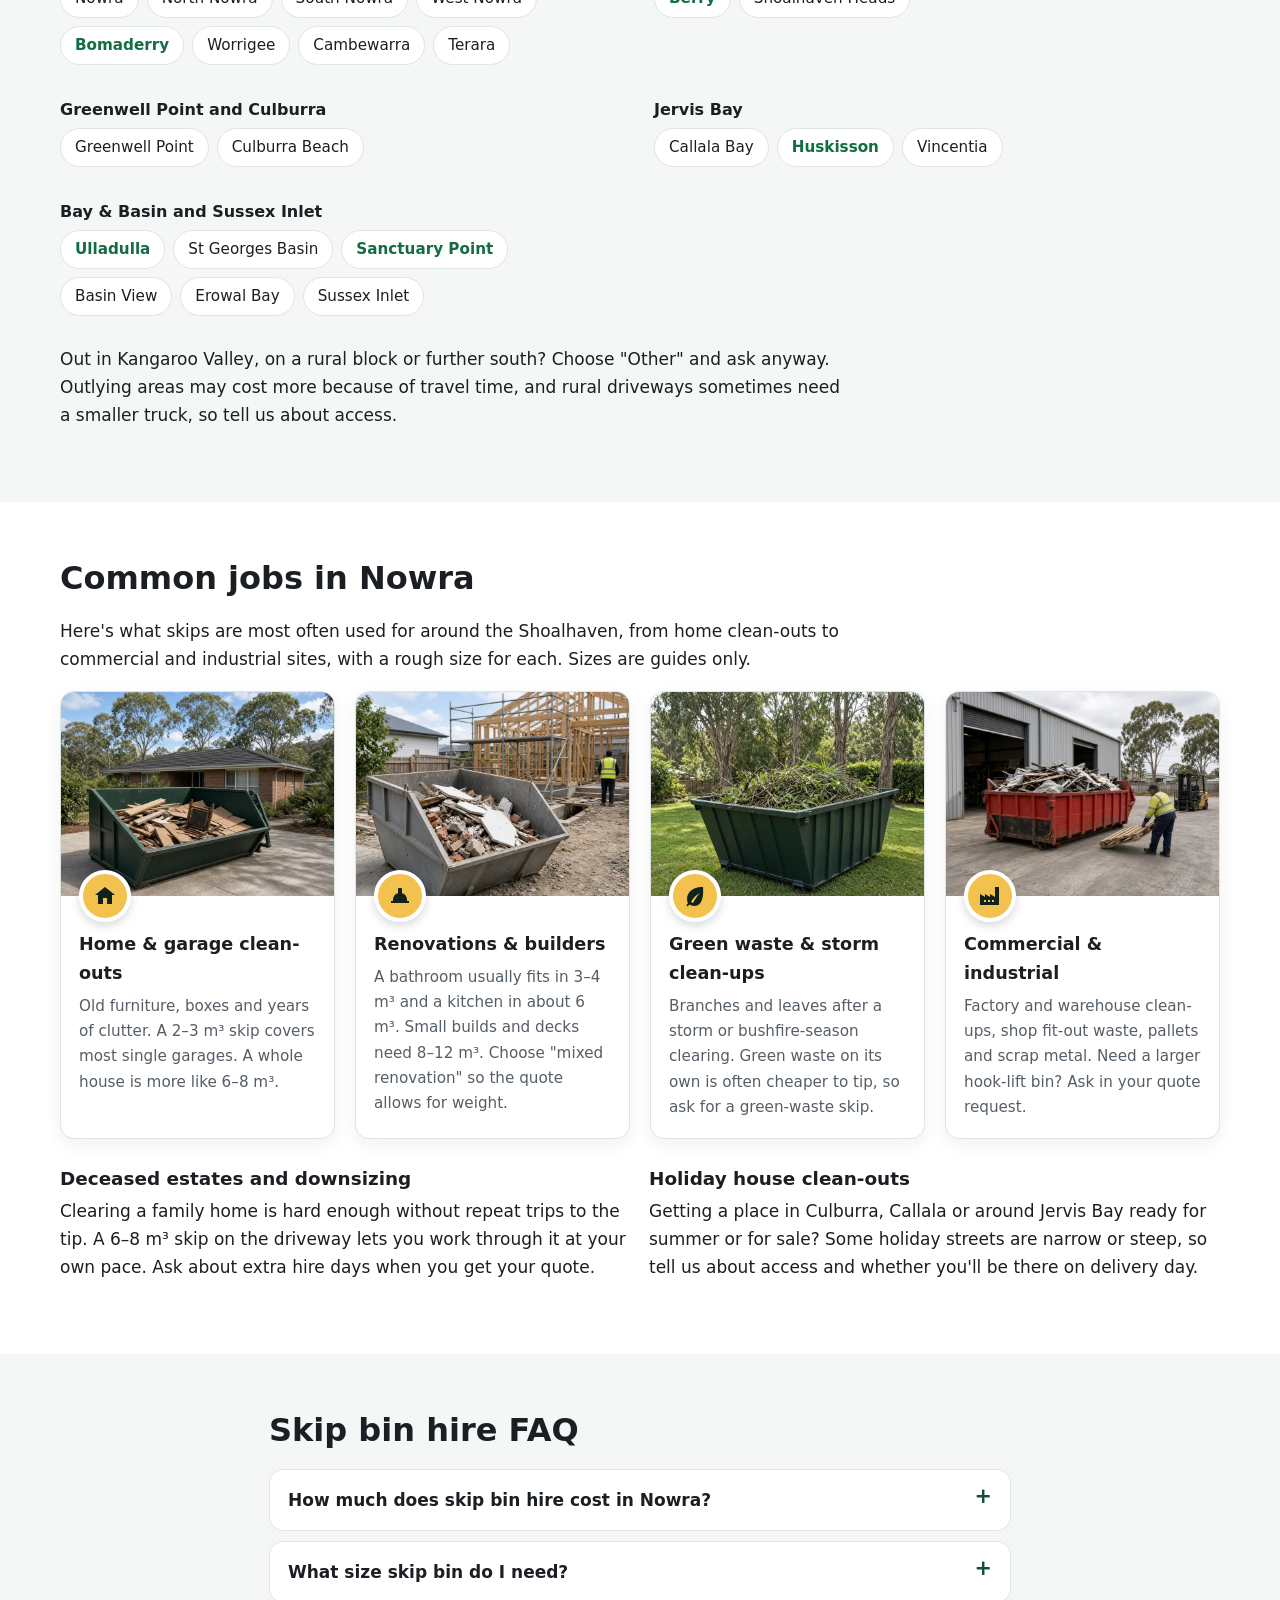
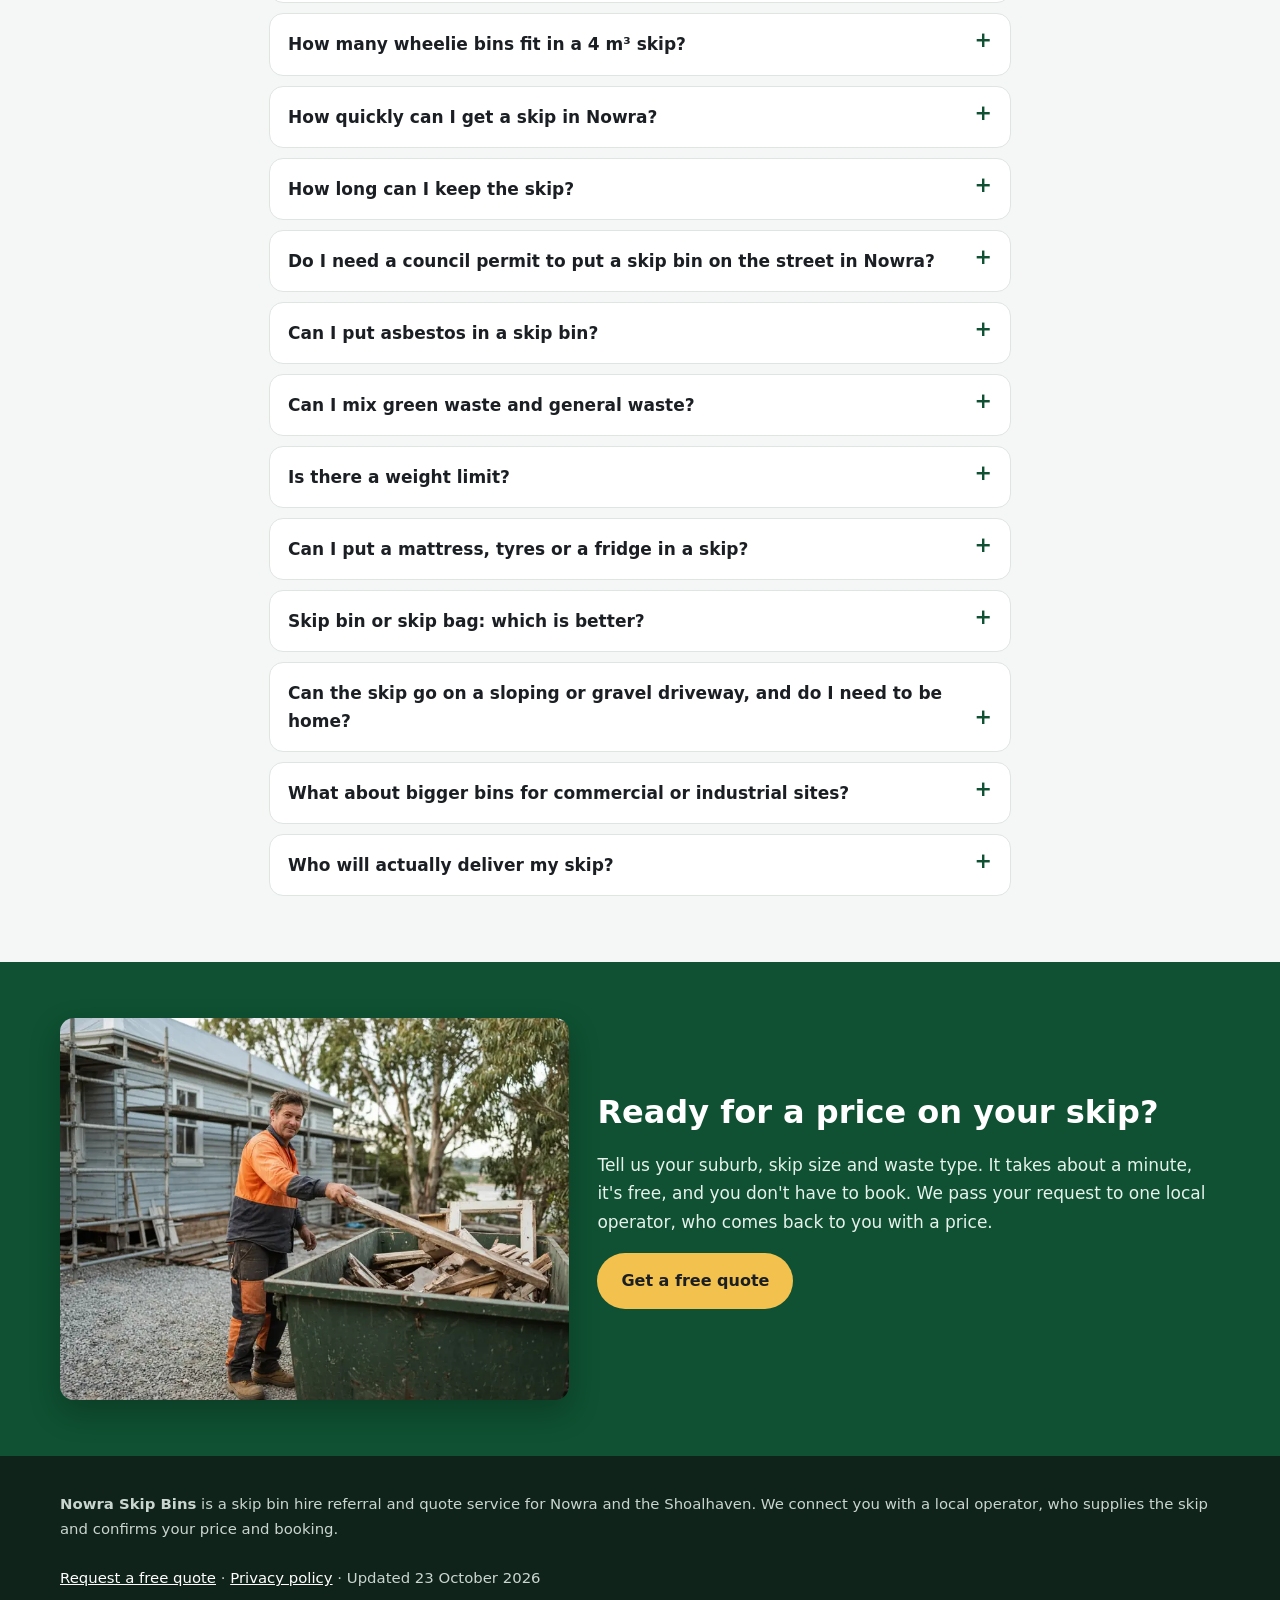
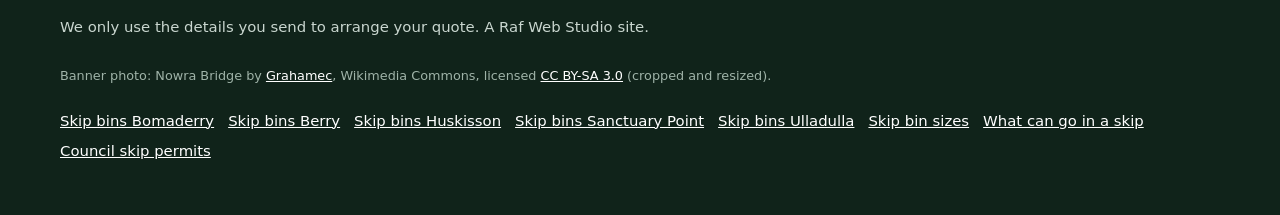
==== commit 6a35fb26: "Remove price-claim wording (competitive price / great deal)" ====
--- a/index.html
+++ b/index.html
@@ -356,7 +356,7 @@
     <h2 id="how-h">How it works</h2>
     <ol class="steps grid grid-3">
       <li class="card step-card"><span class="step-img"><img src="img/step1-quote-request.webp" width="700" height="467" loading="lazy" decoding="async" alt="Homeowner requesting a skip bin quote on his phone during a garage clean-out"></span><div class="step-body"><span class="step-num">1</span><h3>Tell us about the job</h3><p>Choose your suburb, skip size and waste type in the <a href="#quote">quote form</a>, then add your contact details.</p></div></li>
-      <li class="card step-card"><span class="step-img"><img src="img/step2-operator-phone.webp" width="700" height="467" loading="lazy" decoding="async" alt="Local skip bin operator reading a quote request in his truck"></span><div class="step-body"><span class="step-num">2</span><h3>We pass it to one local operator</h3><p>Your enquiry goes to one skip bin company that services your part of the Shoalhaven, not to a list of firms, so you get a competitive price without being chased by five companies.</p></div></li>
+      <li class="card step-card"><span class="step-img"><img src="img/step2-operator-phone.webp" width="700" height="467" loading="lazy" decoding="async" alt="Local skip bin operator reading a quote request in his truck"></span><div class="step-body"><span class="step-num">2</span><h3>We pass it to one local operator</h3><p>Your enquiry goes to one skip bin company that services your part of the Shoalhaven, not to a list of firms, so you get a quote without being chased by five companies.</p></div></li>
       <li class="card step-card"><span class="step-img"><img src="img/step3-skip-delivery.webp" width="700" height="467" loading="lazy" decoding="async" alt="Skip bin being delivered to a driveway in the Shoalhaven"></span><div class="step-body"><span class="step-num">3</span><h3>They confirm price and delivery</h3><p>You deal with the operator directly and only book if the quote suits you.</p></div></li>
     </ol>
     <p class="note">Nowra Skip Bins is a referral and quote service run by Raf Web Studio. We don't own trucks or bins, and we don't take payments. The operator who quotes you supplies the skip and sets the price and hire terms.</p>
@@ -426,7 +426,7 @@
 <section class="alt" id="pricing" aria-labelledby="pricing-h">
   <div class="wrap">
     <h2 id="pricing-h">Skip bin prices in Nowra</h2>
-    <p class="intro">There's no single price list for skip bins in Nowra. To give you a starting point, we noted the prices published online for the Nowra area. These are not our prices, and they're not a quote. Your price comes from the operator. Tell us about your job and we'll help you get a great deal from a local operator. <a href="#quote">Get a free quote</a>.</p>
+    <p class="intro">There's no single price list for skip bins in Nowra. To give you a starting point, we noted the prices published online for the Nowra area. These are not our prices, and they're not a quote. Your price comes from the operator. Tell us about your job and a local operator will quote for it. <a href="#quote">Get a free quote</a>.</p>
     <div class="table-scroll">
     <table class="price-table">
       <caption>Typical published prices around Nowra (checked 23 Oct 2026)</caption>
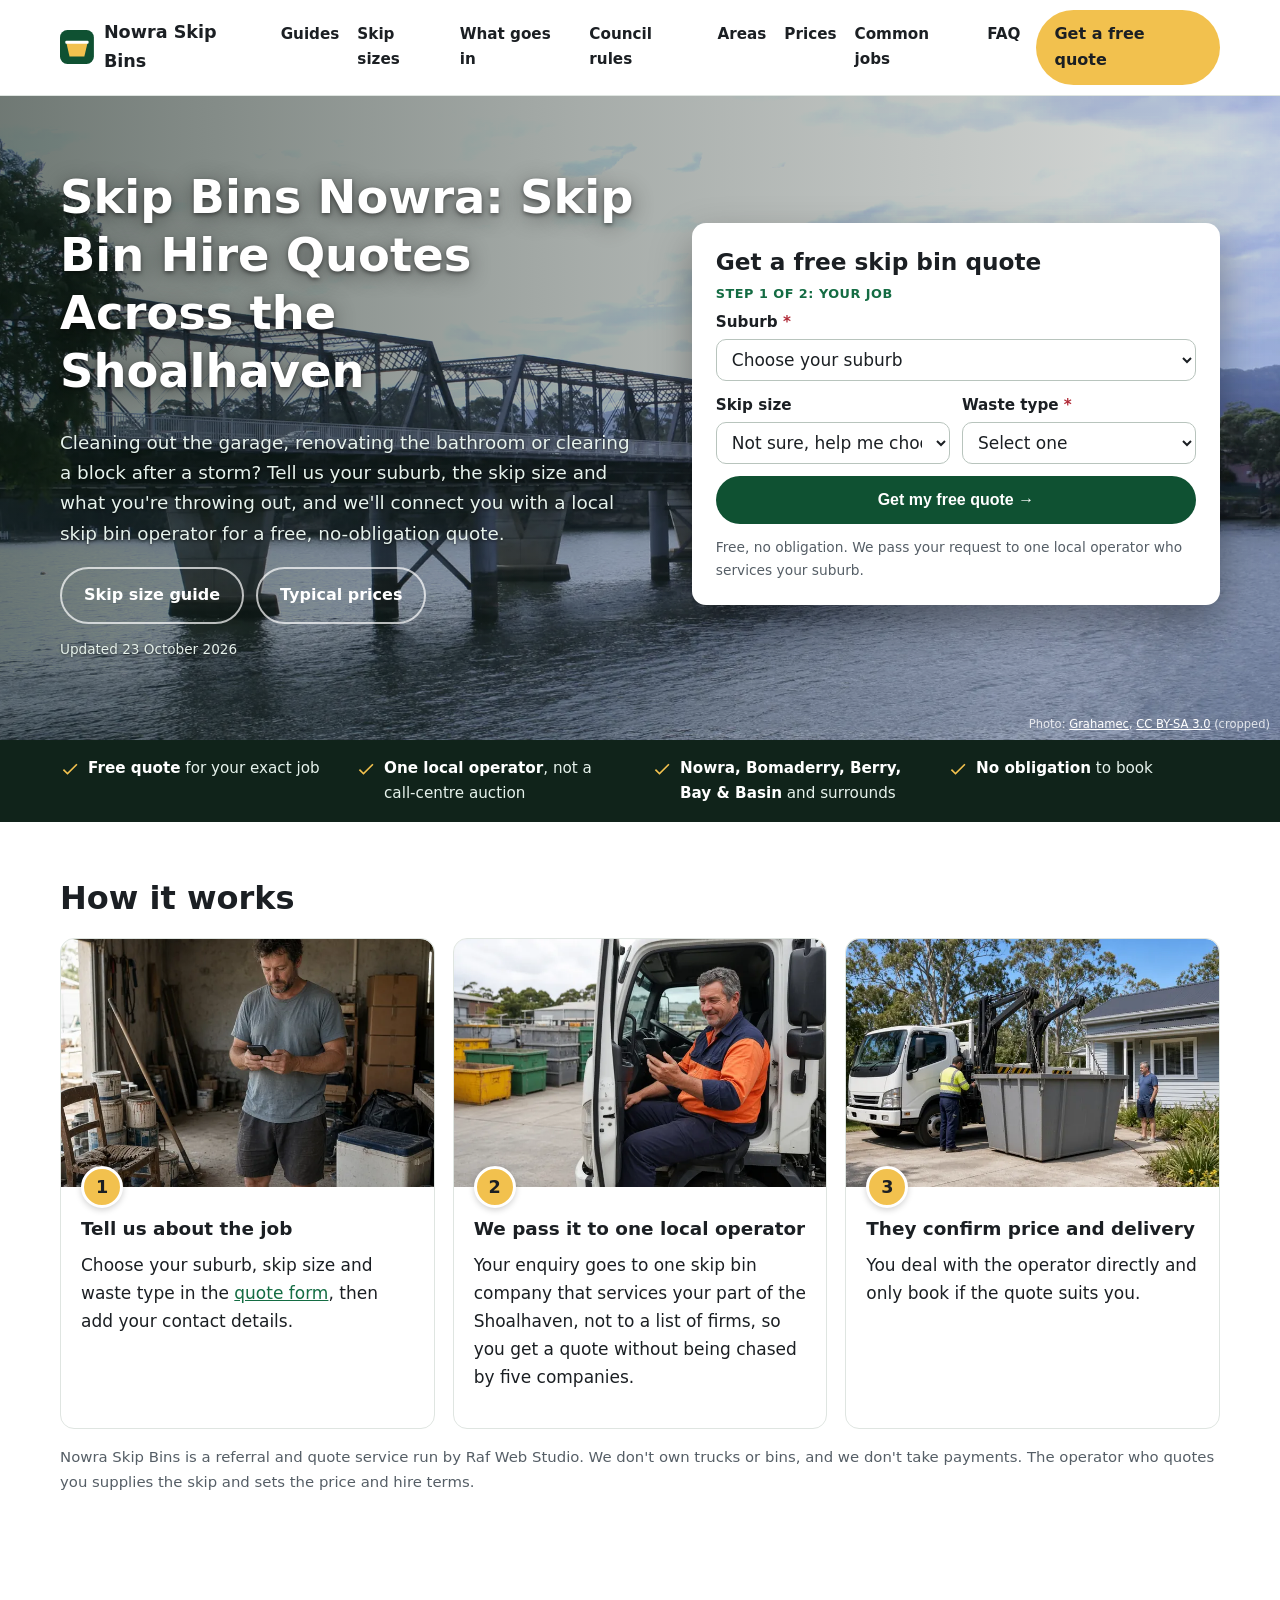
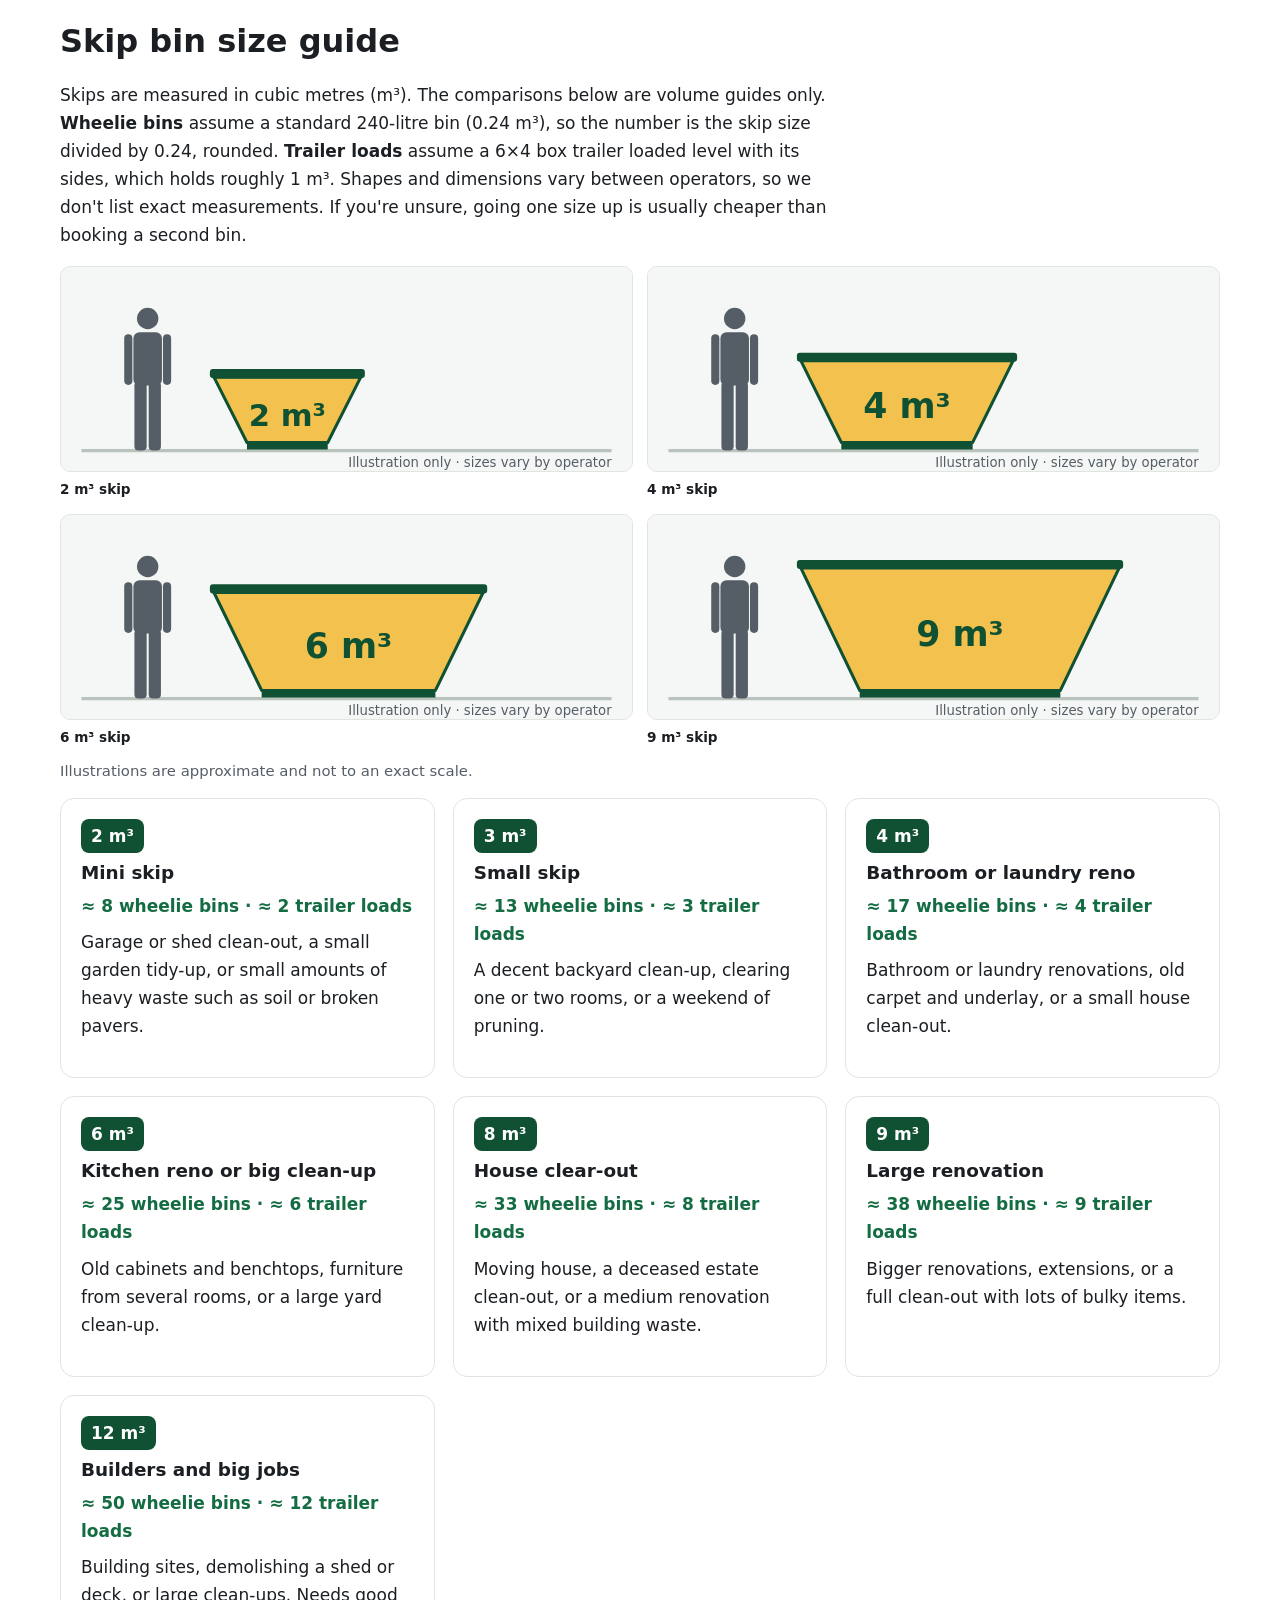
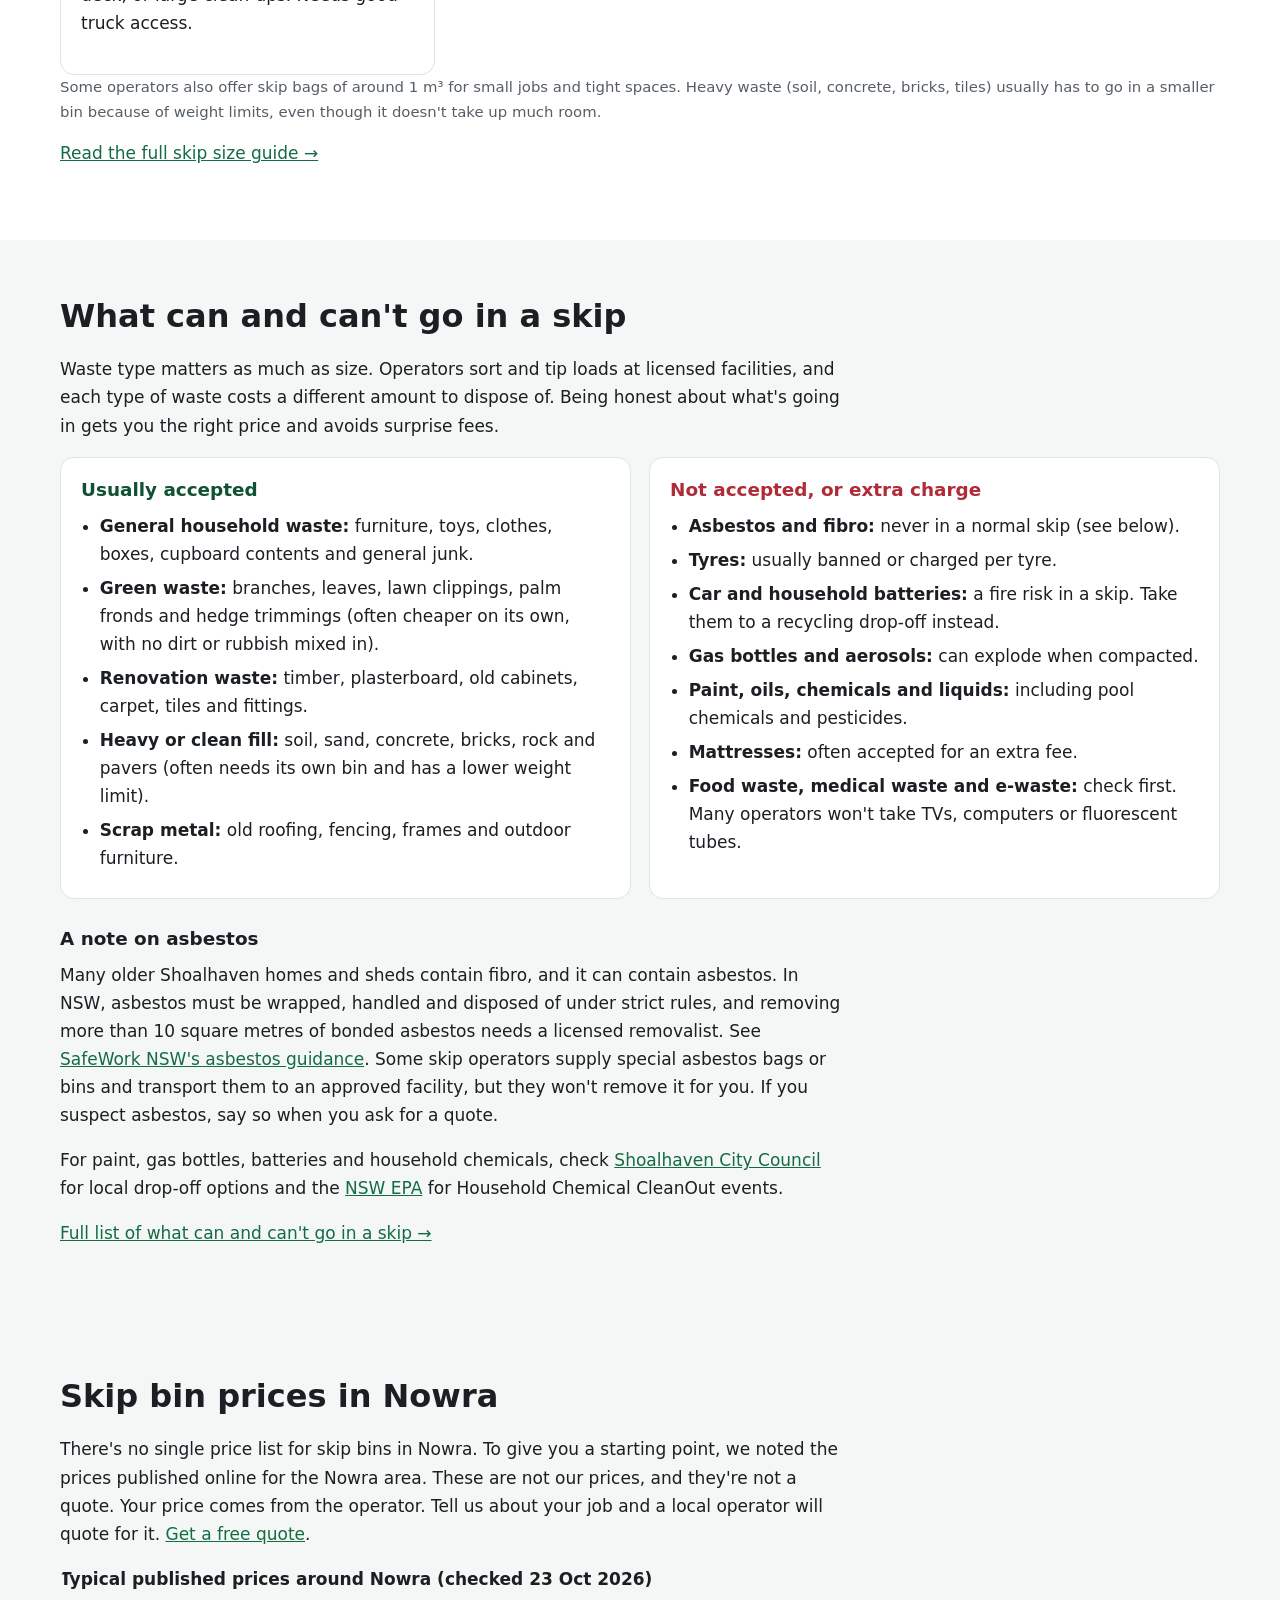
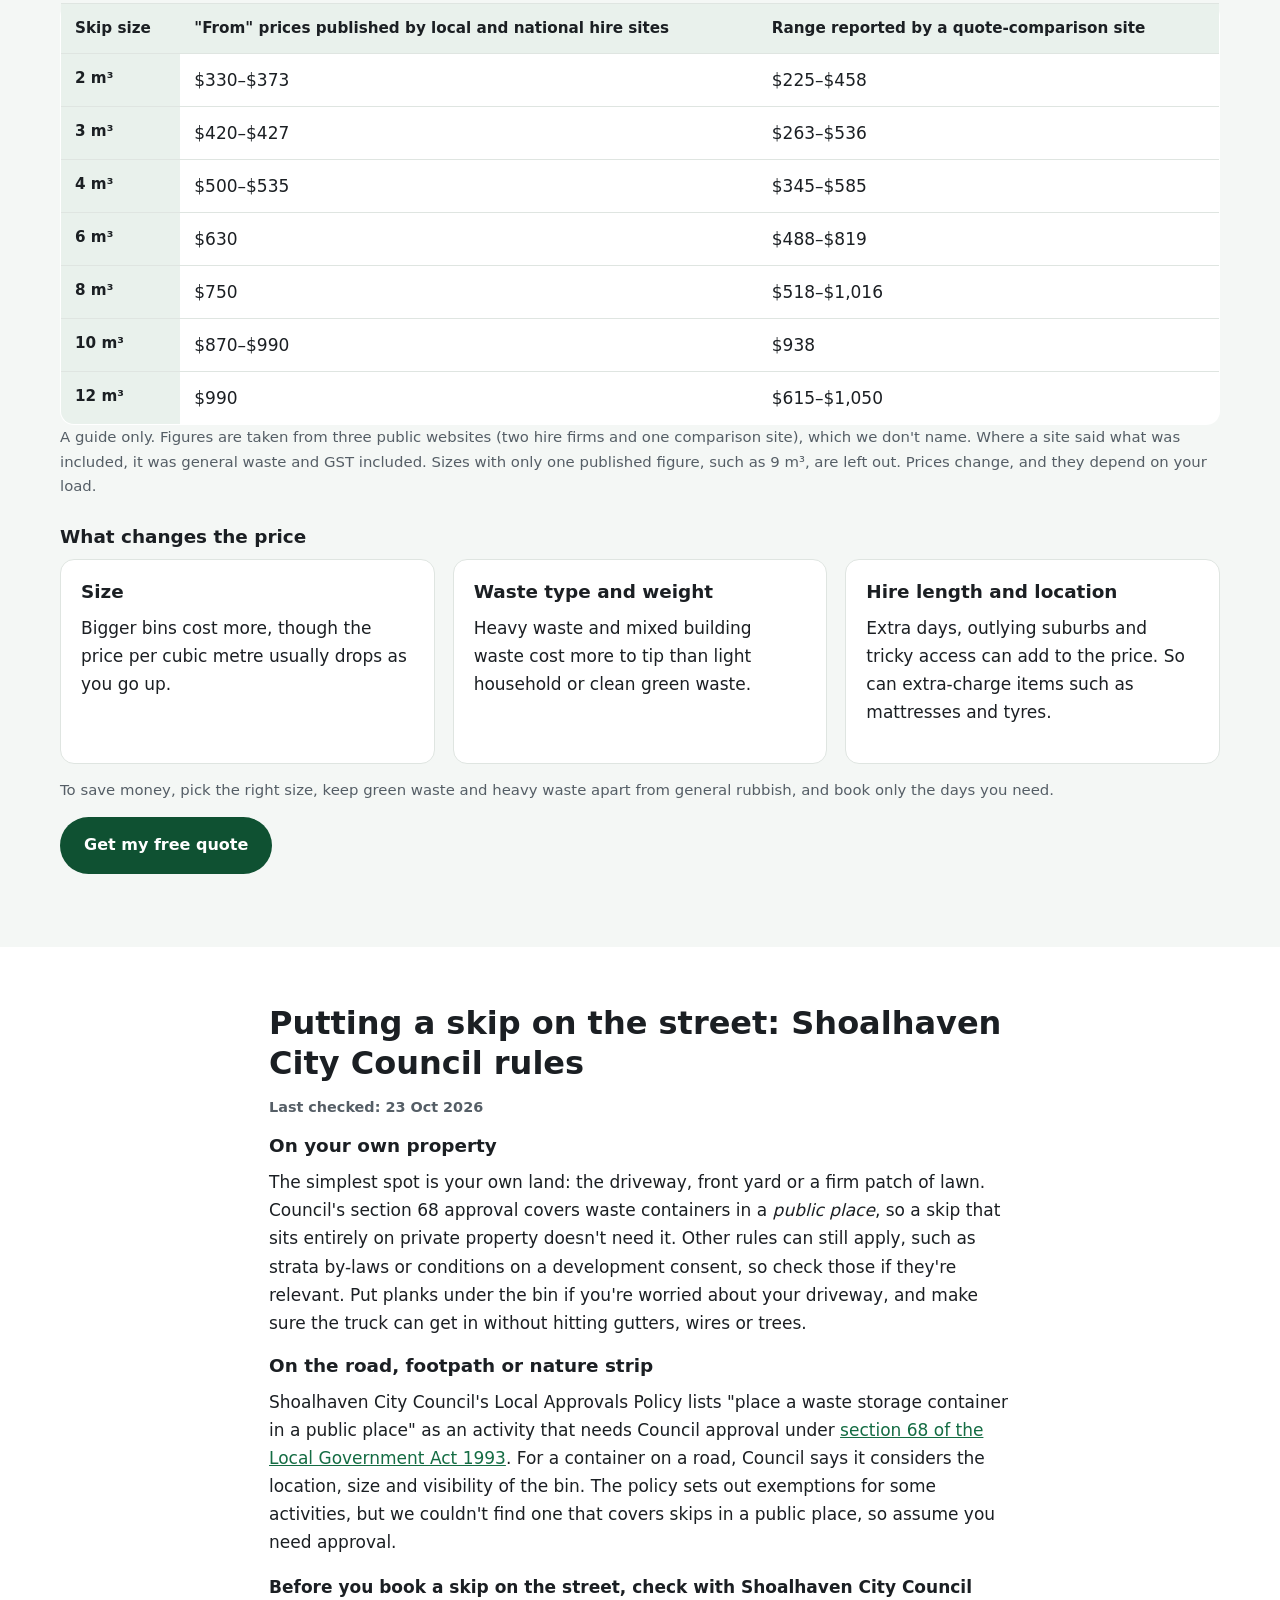
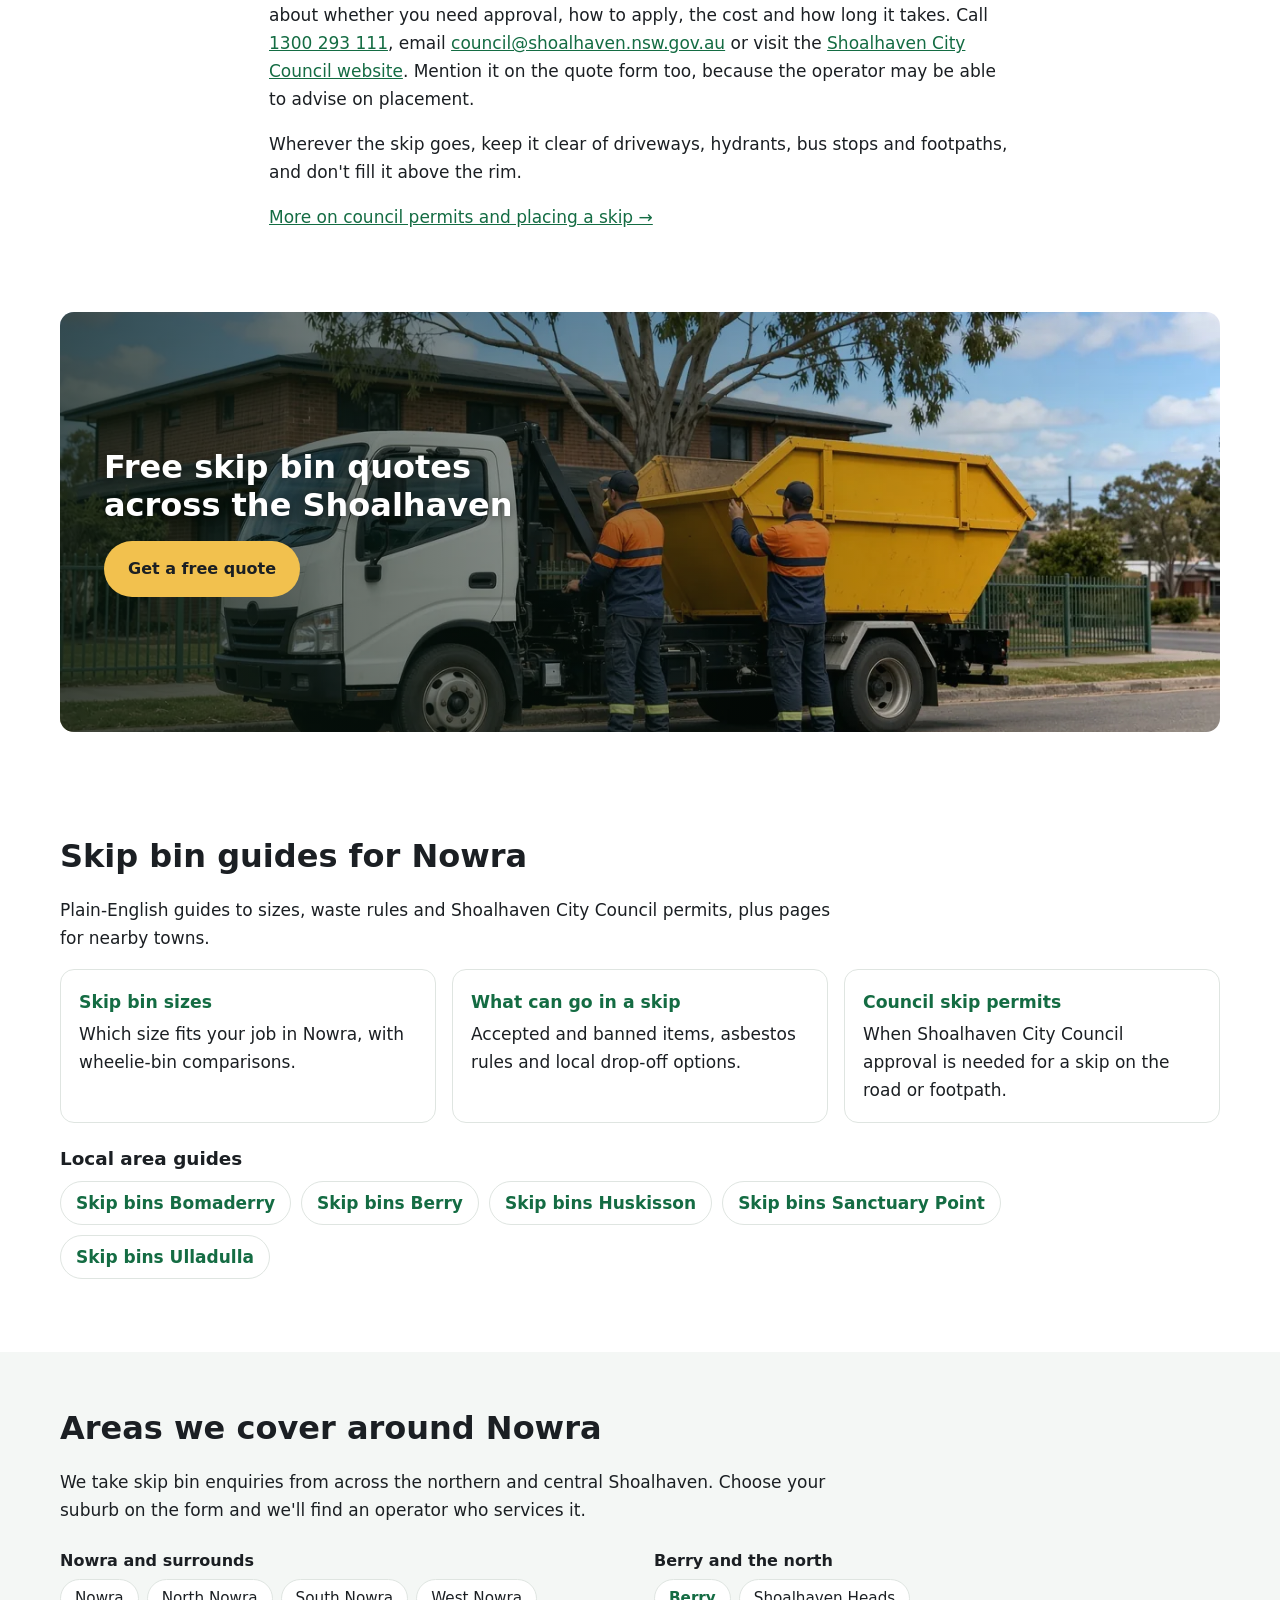
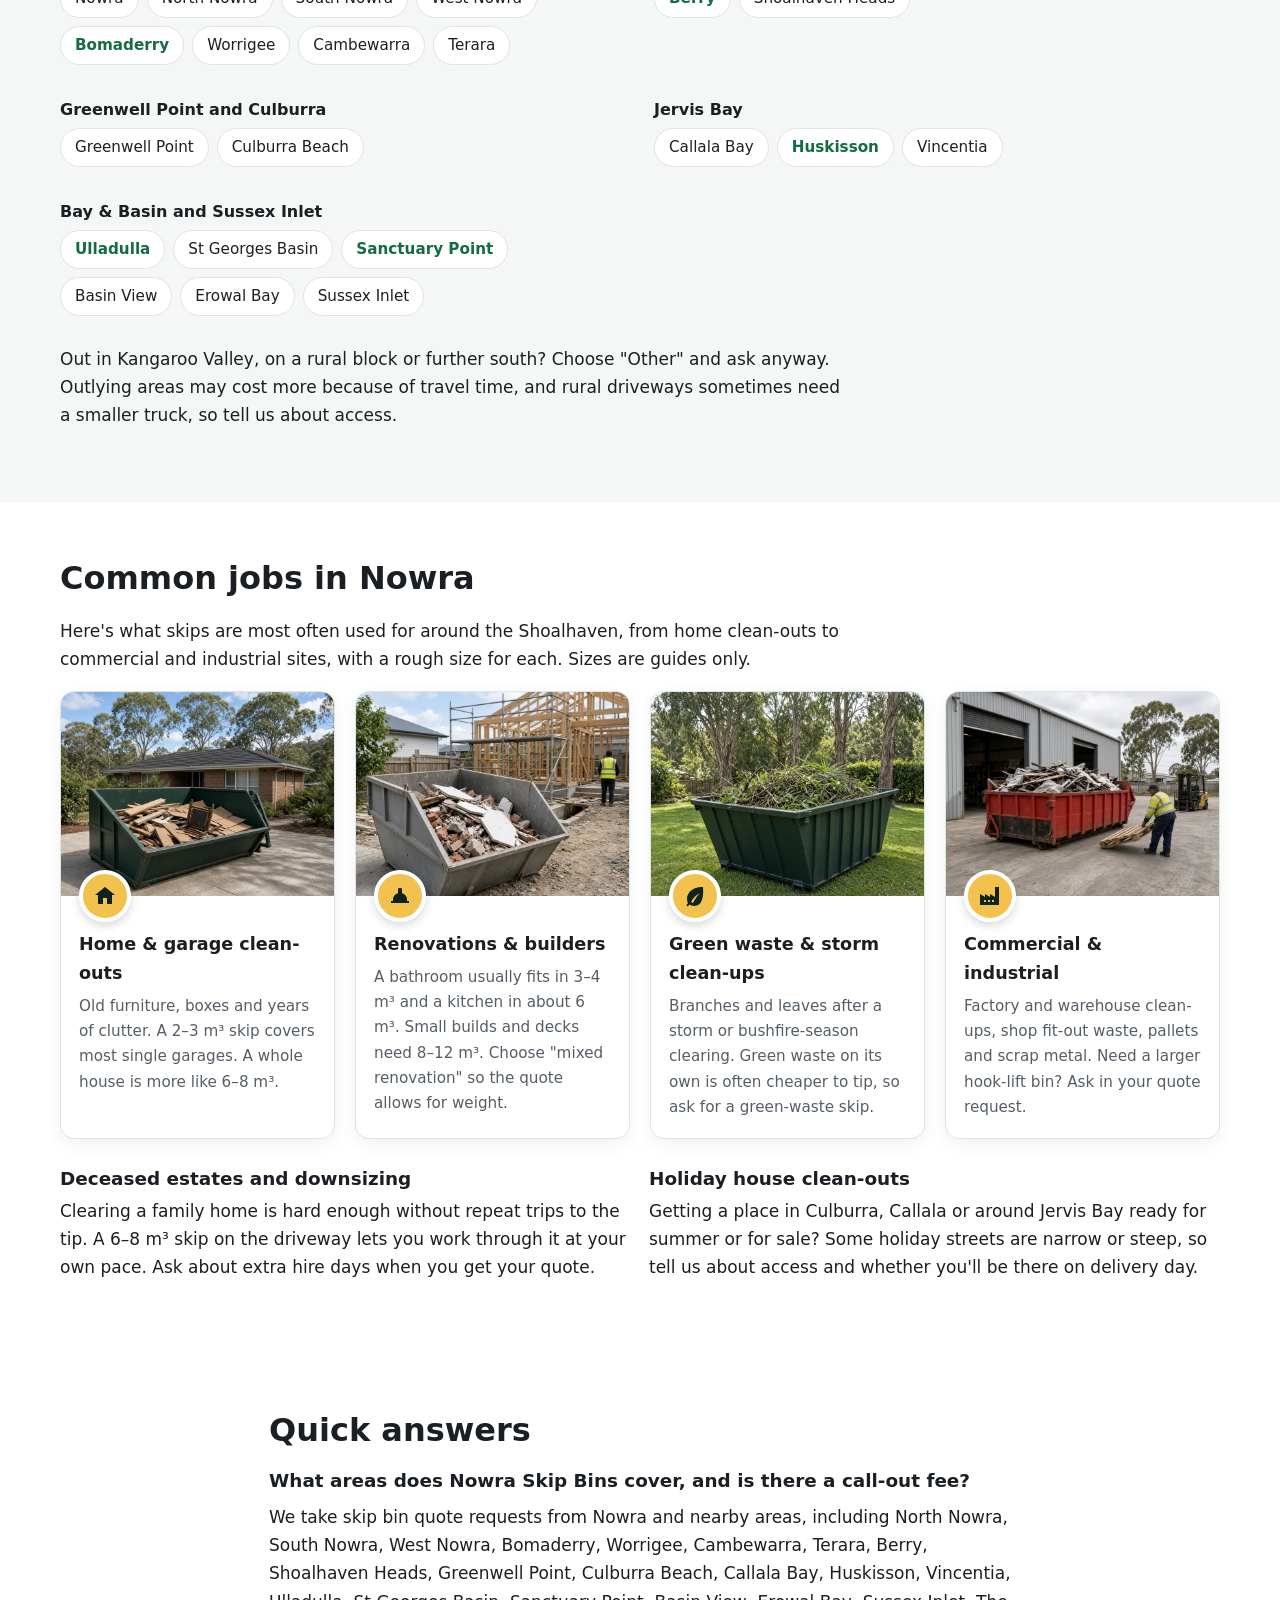
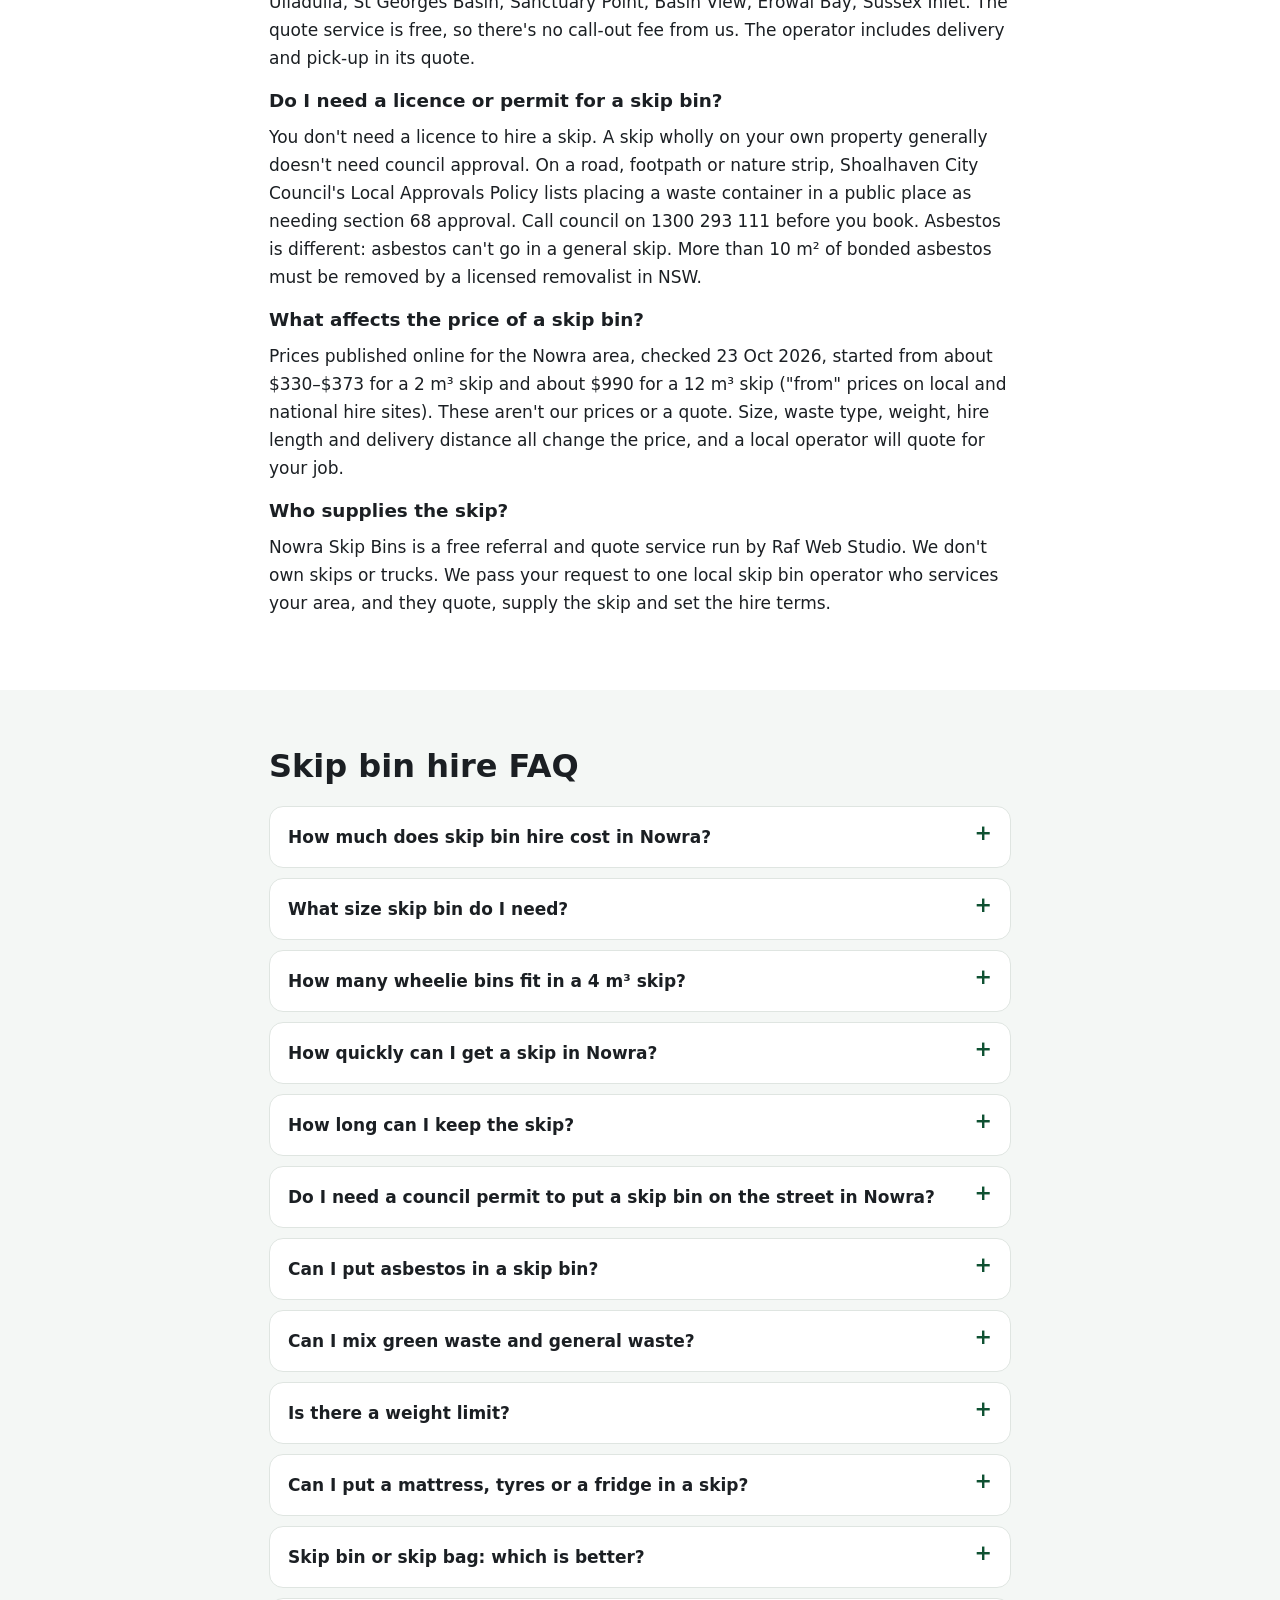
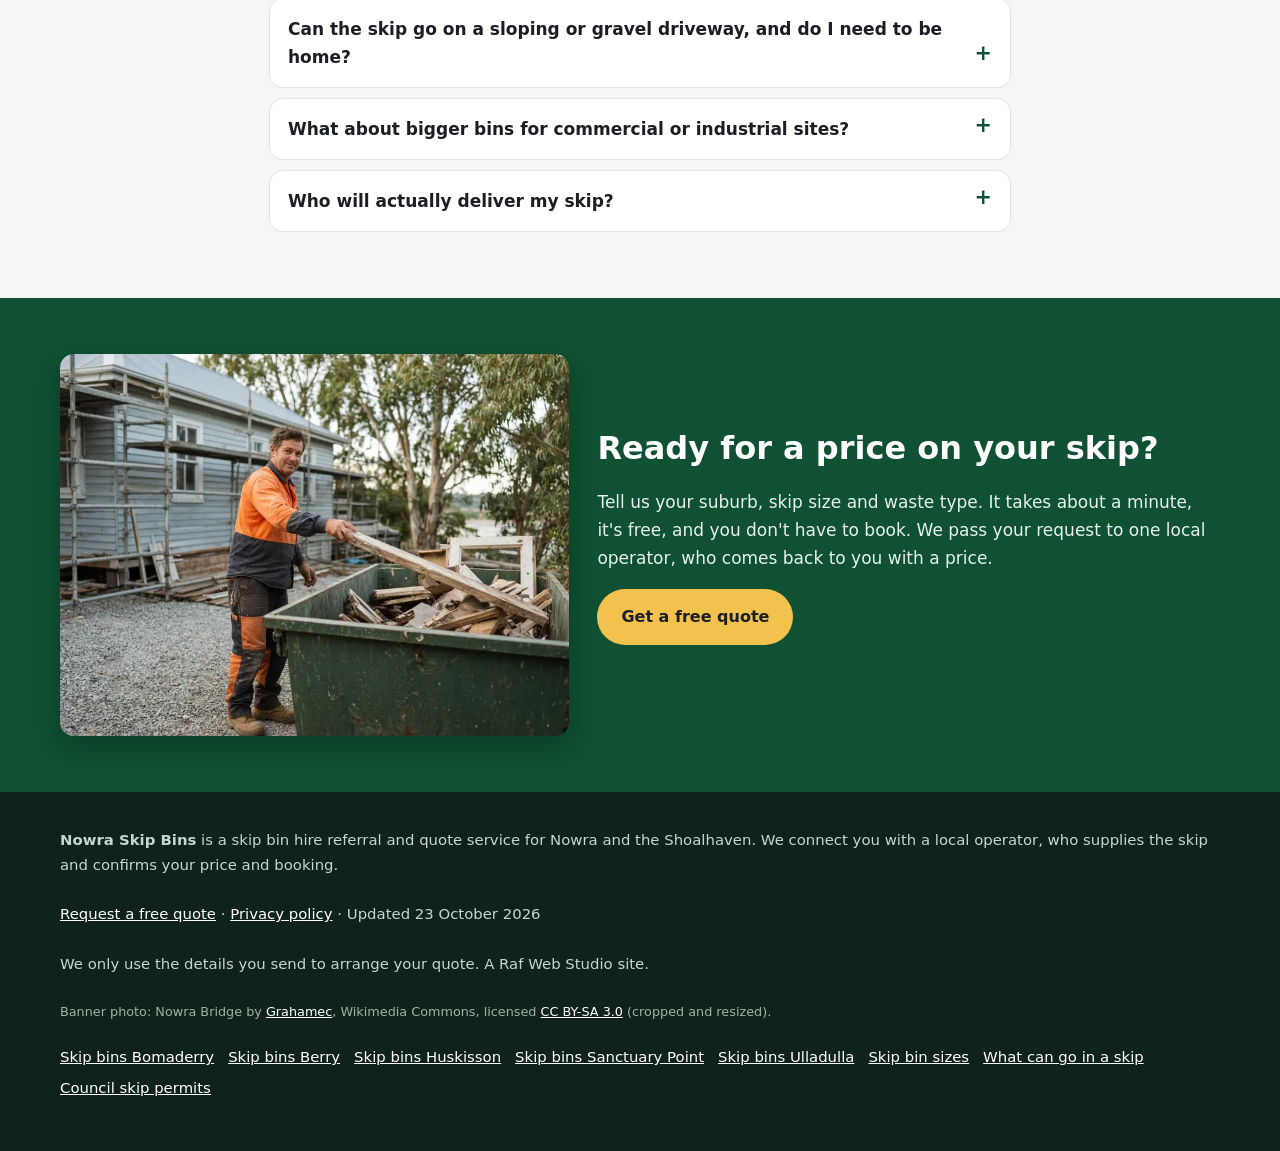
==== commit ca3a9cdc: "AI search basics: LocalBusiness schema, quick answers in FAQ schema, llms.txt" ====
--- a/index.html
+++ b/index.html
@@ -36,6 +36,113 @@
 <script type="application/ld+json">
 {
  "@context": "https://schema.org",
+ "@type": "LocalBusiness",
+ "@id": "https://nowraskipbins.com/#business",
+ "name": "Nowra Skip Bins",
+ "url": "https://nowraskipbins.com/",
+ "description": "Skip bin hire in Nowra & the Shoalhaven: size guide, what goes in a skip, council rules and typical prices. Free quote from a local operator. A free referral and quote service run by Raf Web Studio. It doesn't own skips or trucks; one local operator quotes and supplies the skip.",
+ "image": "https://nowraskipbins.com/img/hero.jpg",
+ "areaServed": [
+  {
+   "@type": "AdministrativeArea",
+   "name": "City of Shoalhaven, NSW"
+  },
+  {
+   "@type": "City",
+   "name": "Nowra, NSW"
+  },
+  {
+   "@type": "Place",
+   "name": "North Nowra, NSW"
+  },
+  {
+   "@type": "Place",
+   "name": "South Nowra, NSW"
+  },
+  {
+   "@type": "Place",
+   "name": "West Nowra, NSW"
+  },
+  {
+   "@type": "Place",
+   "name": "Bomaderry, NSW"
+  },
+  {
+   "@type": "Place",
+   "name": "Worrigee, NSW"
+  },
+  {
+   "@type": "Place",
+   "name": "Cambewarra, NSW"
+  },
+  {
+   "@type": "Place",
+   "name": "Terara, NSW"
+  },
+  {
+   "@type": "Place",
+   "name": "Berry, NSW"
+  },
+  {
+   "@type": "Place",
+   "name": "Shoalhaven Heads, NSW"
+  },
+  {
+   "@type": "Place",
+   "name": "Greenwell Point, NSW"
+  },
+  {
+   "@type": "Place",
+   "name": "Culburra Beach, NSW"
+  },
+  {
+   "@type": "Place",
+   "name": "Callala Bay, NSW"
+  },
+  {
+   "@type": "Place",
+   "name": "Huskisson, NSW"
+  },
+  {
+   "@type": "Place",
+   "name": "Vincentia, NSW"
+  },
+  {
+   "@type": "Place",
+   "name": "St Georges Basin, NSW"
+  },
+  {
+   "@type": "Place",
+   "name": "Sanctuary Point, NSW"
+  },
+  {
+   "@type": "Place",
+   "name": "Basin View, NSW"
+  },
+  {
+   "@type": "Place",
+   "name": "Erowal Bay, NSW"
+  },
+  {
+   "@type": "Place",
+   "name": "Sussex Inlet, NSW"
+  }
+ ],
+ "knowsAbout": [
+  "Skip bin hire",
+  "Skip bin sizes",
+  "Council skip bin permits",
+  "Waste disposal"
+ ],
+ "parentOrganization": {
+  "@type": "Organization",
+  "name": "Raf Web Studio"
+ }
+}
+</script>
+<script type="application/ld+json">
+{
+ "@context": "https://schema.org",
  "@type": "WebSite",
  "@id": "https://nowraskipbins.com/#website",
  "name": "Nowra Skip Bins",
@@ -53,9 +160,7 @@
  "description": "A local referral and quote service that connects Nowra and Shoalhaven customers with a local skip bin hire operator.",
  "url": "https://nowraskipbins.com/",
  "provider": {
-  "@type": "Organization",
-  "name": "Nowra Skip Bins",
-  "url": "https://nowraskipbins.com/"
+  "@id": "https://nowraskipbins.com/#business"
  },
  "areaServed": [
   {
@@ -260,6 +365,38 @@
    "acceptedAnswer": {
     "@type": "Answer",
     "text": "This website is a referral and quote service run by Raf Web Studio. We don't own trucks or bins. We pass your enquiry to one local skip bin operator who services your area, and they confirm the price, delivery time and hire terms with you directly."
+   }
+  },
+  {
+   "@type": "Question",
+   "name": "What areas does Nowra Skip Bins cover, and is there a call-out fee?",
+   "acceptedAnswer": {
+    "@type": "Answer",
+    "text": "We take skip bin quote requests from Nowra and nearby areas, including North Nowra, South Nowra, West Nowra, Bomaderry, Worrigee, Cambewarra, Terara, Berry, Shoalhaven Heads, Greenwell Point, Culburra Beach, Callala Bay, Huskisson, Vincentia, Ulladulla, St Georges Basin, Sanctuary Point, Basin View, Erowal Bay, Sussex Inlet. The quote service is free, so there's no call-out fee from us. The operator includes delivery and pick-up in its quote."
+   }
+  },
+  {
+   "@type": "Question",
+   "name": "Do I need a licence or permit for a skip bin?",
+   "acceptedAnswer": {
+    "@type": "Answer",
+    "text": "You don't need a licence to hire a skip. A skip wholly on your own property generally doesn't need council approval. On a road, footpath or nature strip, Shoalhaven City Council's Local Approvals Policy lists placing a waste container in a public place as needing section 68 approval. Call council on 1300 293 111 before you book. Asbestos is different: asbestos can't go in a general skip. More than 10 m² of bonded asbestos must be removed by a licensed removalist in NSW."
+   }
+  },
+  {
+   "@type": "Question",
+   "name": "What affects the price of a skip bin?",
+   "acceptedAnswer": {
+    "@type": "Answer",
+    "text": "Prices published online for the Nowra area, checked 23 Oct 2026, started from about $330–$373 for a 2 m³ skip and about $990 for a 12 m³ skip (\"from\" prices on local and national hire sites). These aren't our prices or a quote. Size, waste type, weight, hire length and delivery distance all change the price, and a local operator will quote for your job."
+   }
+  },
+  {
+   "@type": "Question",
+   "name": "Who supplies the skip?",
+   "acceptedAnswer": {
+    "@type": "Answer",
+    "text": "Nowra Skip Bins is a free referral and quote service run by Raf Web Studio. We don't own skips or trucks. We pass your request to one local skip bin operator who services your area, and they quote, supply the skip and set the hire terms."
    }
   }
  ]
@@ -526,6 +663,21 @@
   </div>
 </section>
 
+<!-- ai-answers-v1 -->
+<section id="answers" aria-labelledby="answers-h">
+  <div class="wrap intro">
+    <h2 id="answers-h">Quick answers</h2>
+    <h3>What areas does Nowra Skip Bins cover, and is there a call-out fee?</h3>
+    <p>We take skip bin quote requests from Nowra and nearby areas, including North Nowra, South Nowra, West Nowra, Bomaderry, Worrigee, Cambewarra, Terara, Berry, Shoalhaven Heads, Greenwell Point, Culburra Beach, Callala Bay, Huskisson, Vincentia, Ulladulla, St Georges Basin, Sanctuary Point, Basin View, Erowal Bay, Sussex Inlet. The quote service is free, so there&#x27;s no call-out fee from us. The operator includes delivery and pick-up in its quote.</p>
+    <h3>Do I need a licence or permit for a skip bin?</h3>
+    <p>You don&#x27;t need a licence to hire a skip. A skip wholly on your own property generally doesn&#x27;t need council approval. On a road, footpath or nature strip, Shoalhaven City Council&#x27;s Local Approvals Policy lists placing a waste container in a public place as needing section 68 approval. Call council on 1300 293 111 before you book. Asbestos is different: asbestos can&#x27;t go in a general skip. More than 10 m² of bonded asbestos must be removed by a licensed removalist in NSW.</p>
+    <h3>What affects the price of a skip bin?</h3>
+    <p>Prices published online for the Nowra area, checked 23 Oct 2026, started from about $330–$373 for a 2 m³ skip and about $990 for a 12 m³ skip (&quot;from&quot; prices on local and national hire sites). These aren&#x27;t our prices or a quote. Size, waste type, weight, hire length and delivery distance all change the price, and a local operator will quote for your job.</p>
+    <h3>Who supplies the skip?</h3>
+    <p>Nowra Skip Bins is a free referral and quote service run by Raf Web Studio. We don&#x27;t own skips or trucks. We pass your request to one local skip bin operator who services your area, and they quote, supply the skip and set the hire terms.</p>
+  </div>
+</section>
+
 <section class="alt" id="faq" aria-labelledby="faq-h">
   <div class="wrap intro">
     <h2 id="faq-h">Skip bin hire FAQ</h2>
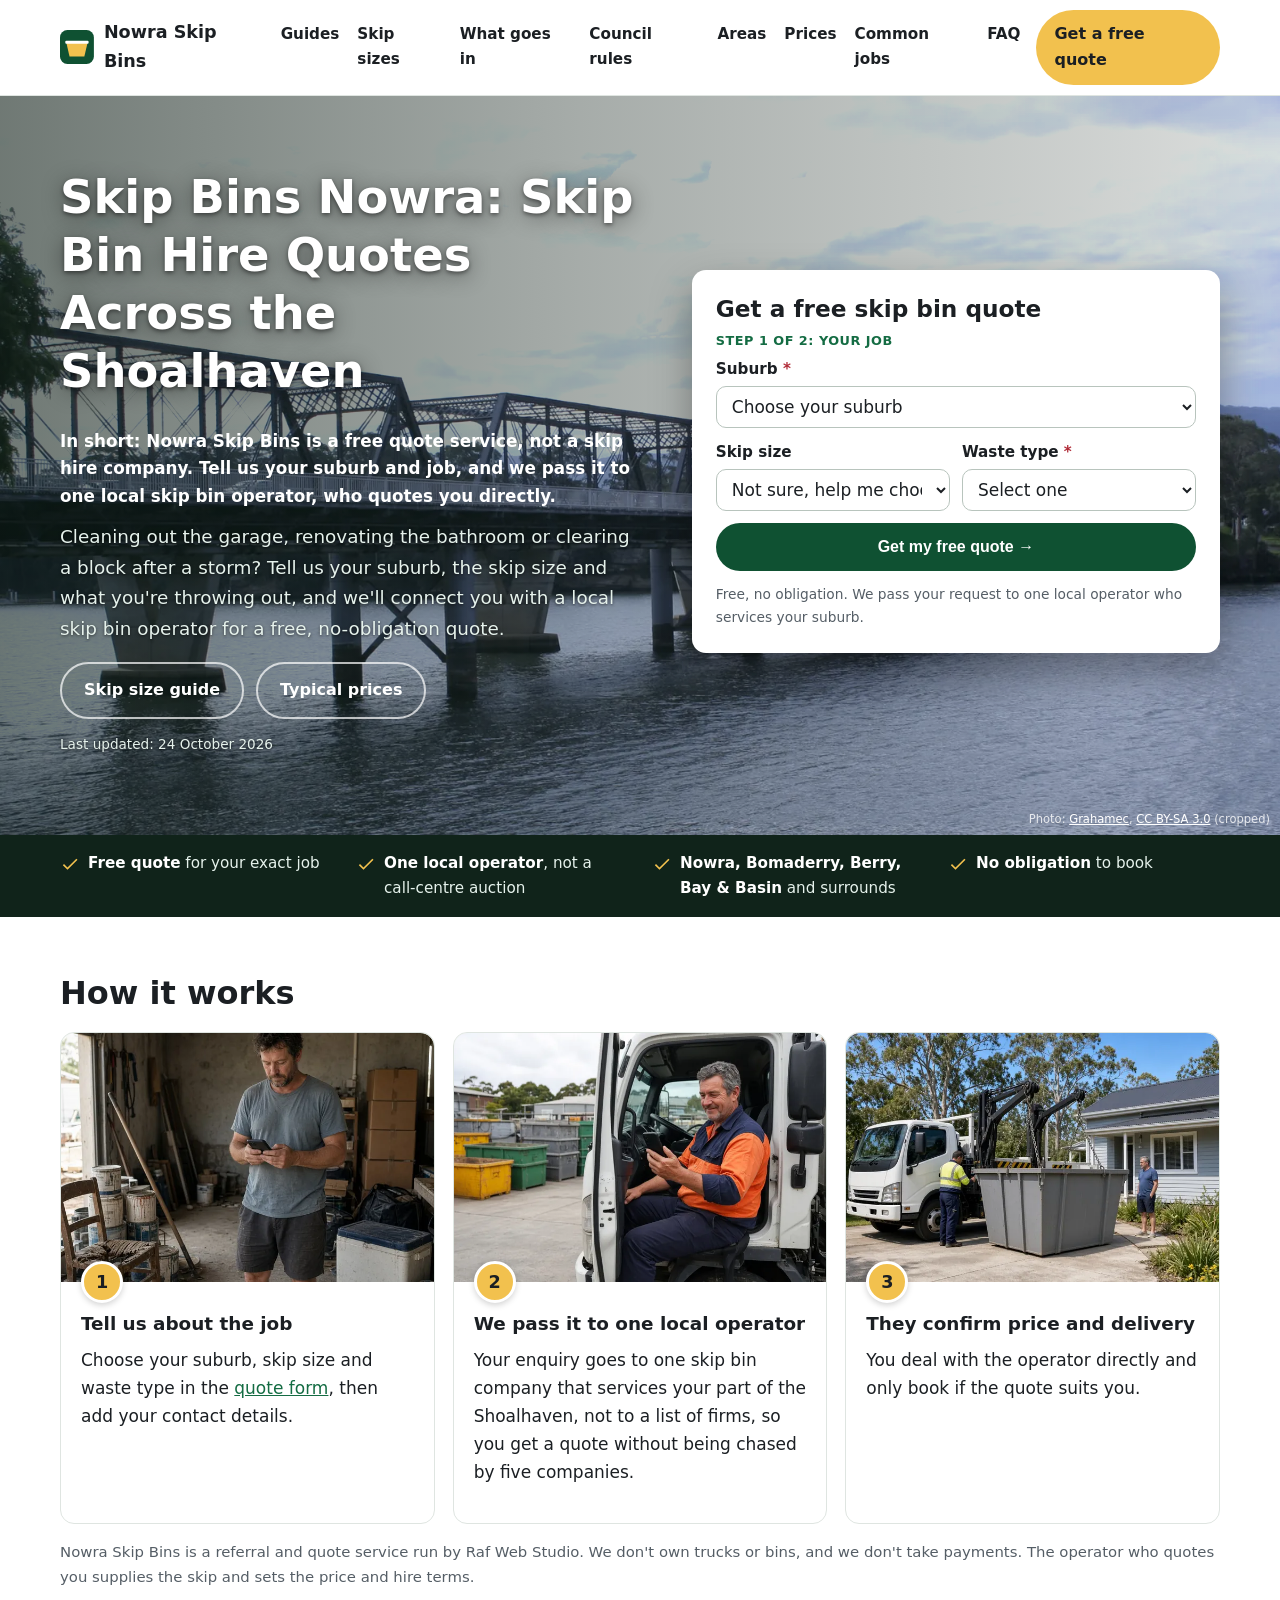
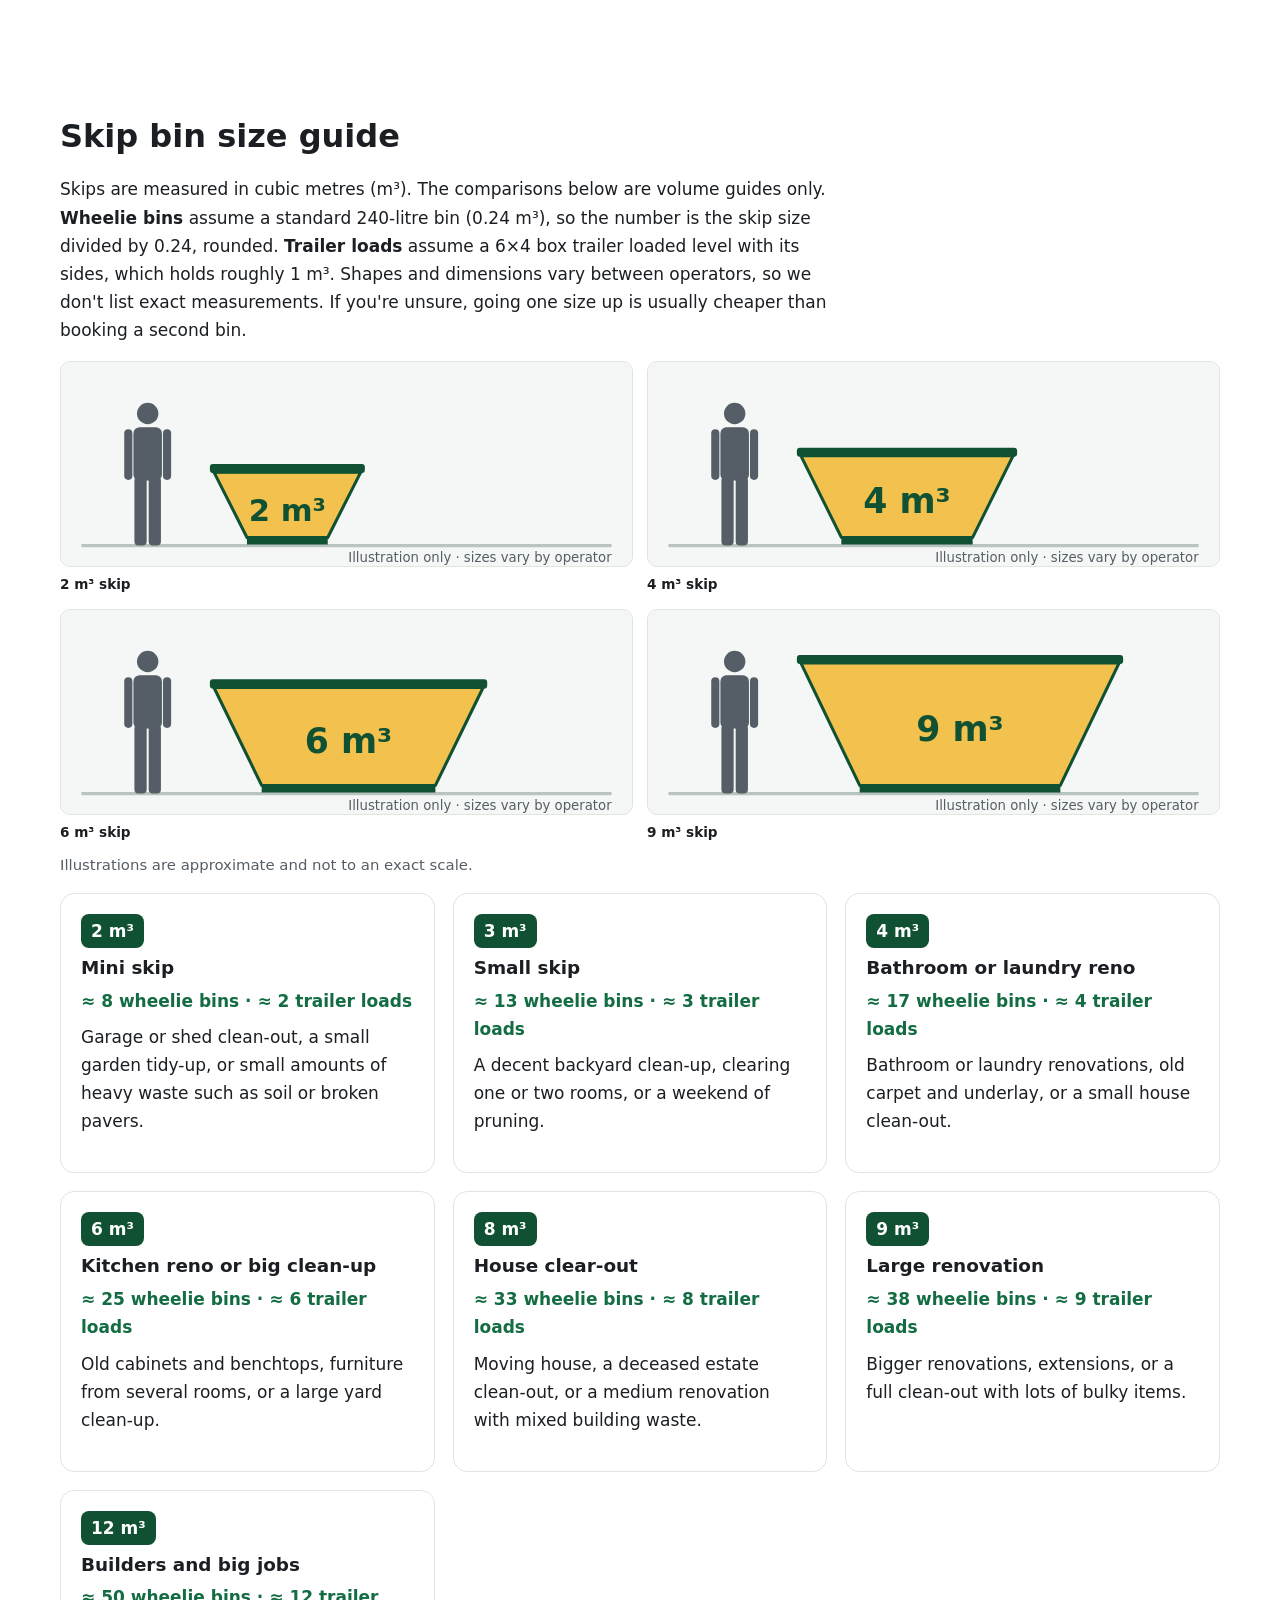
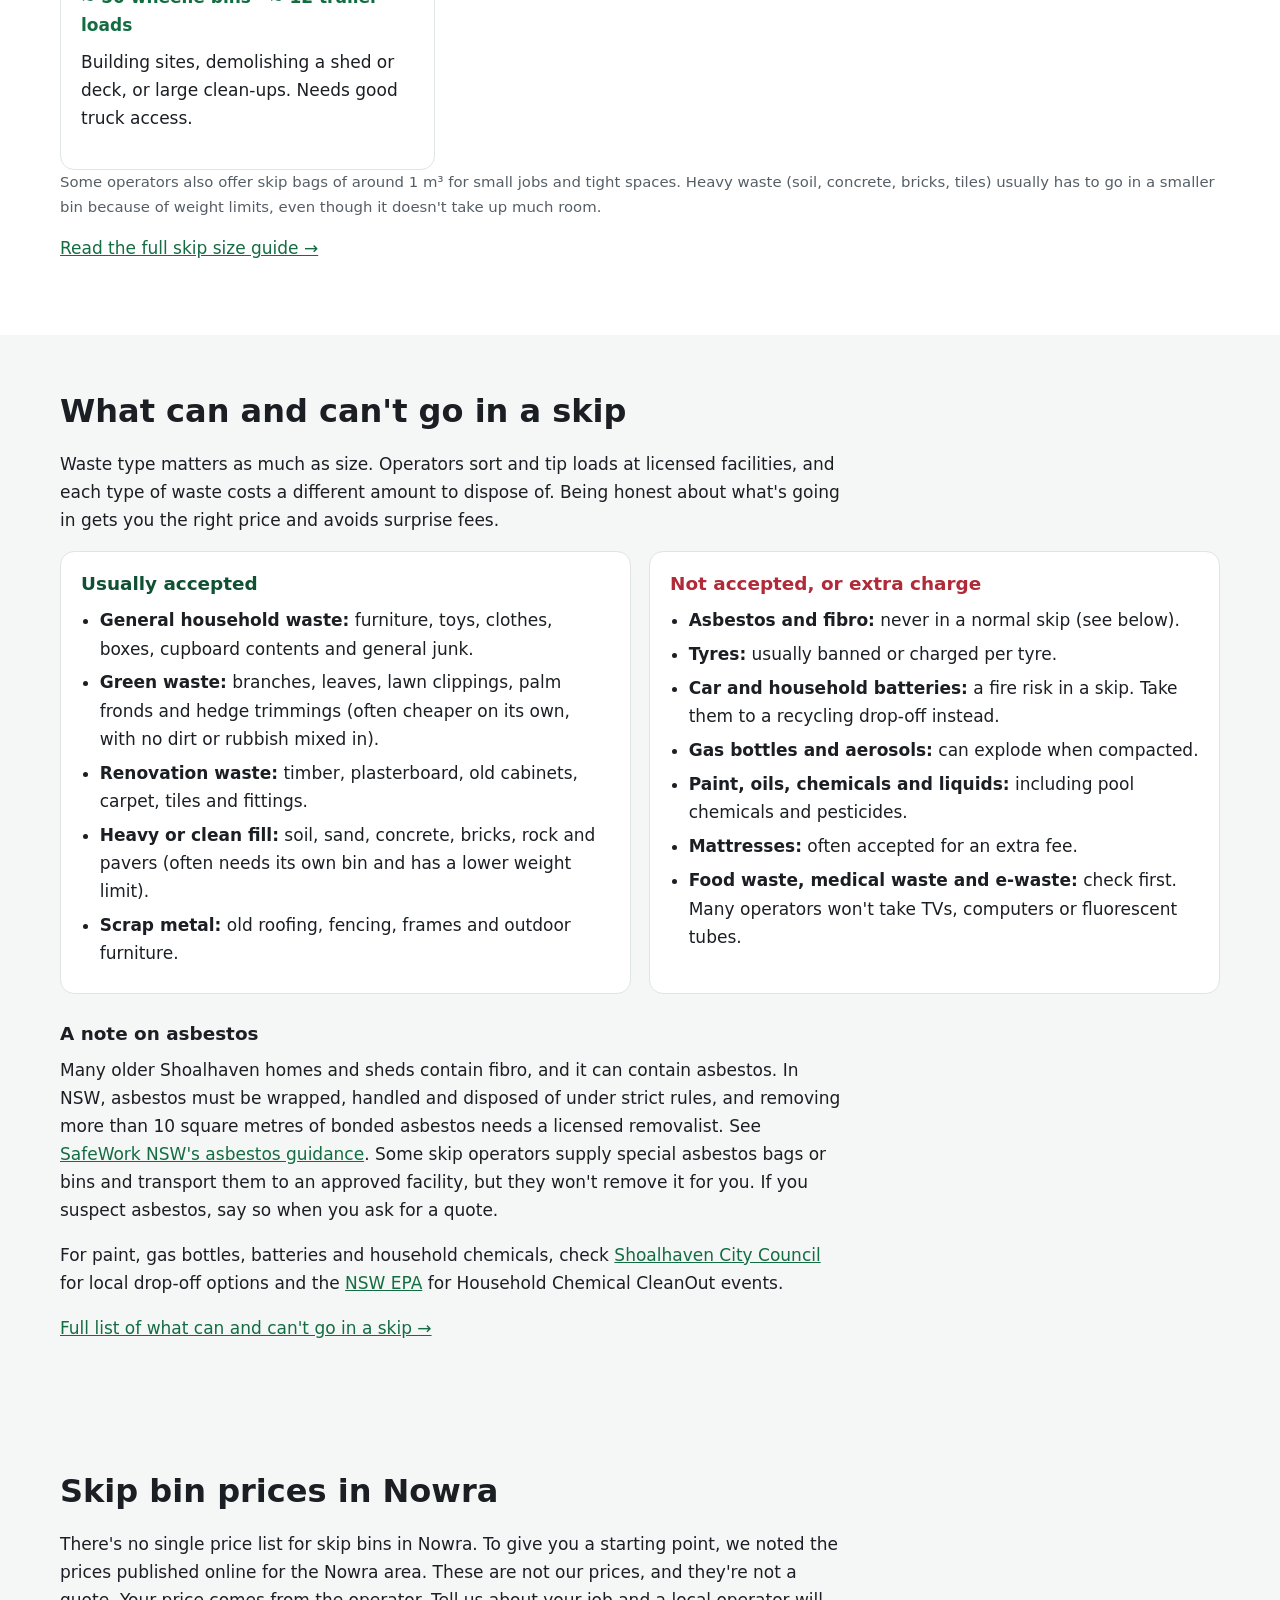
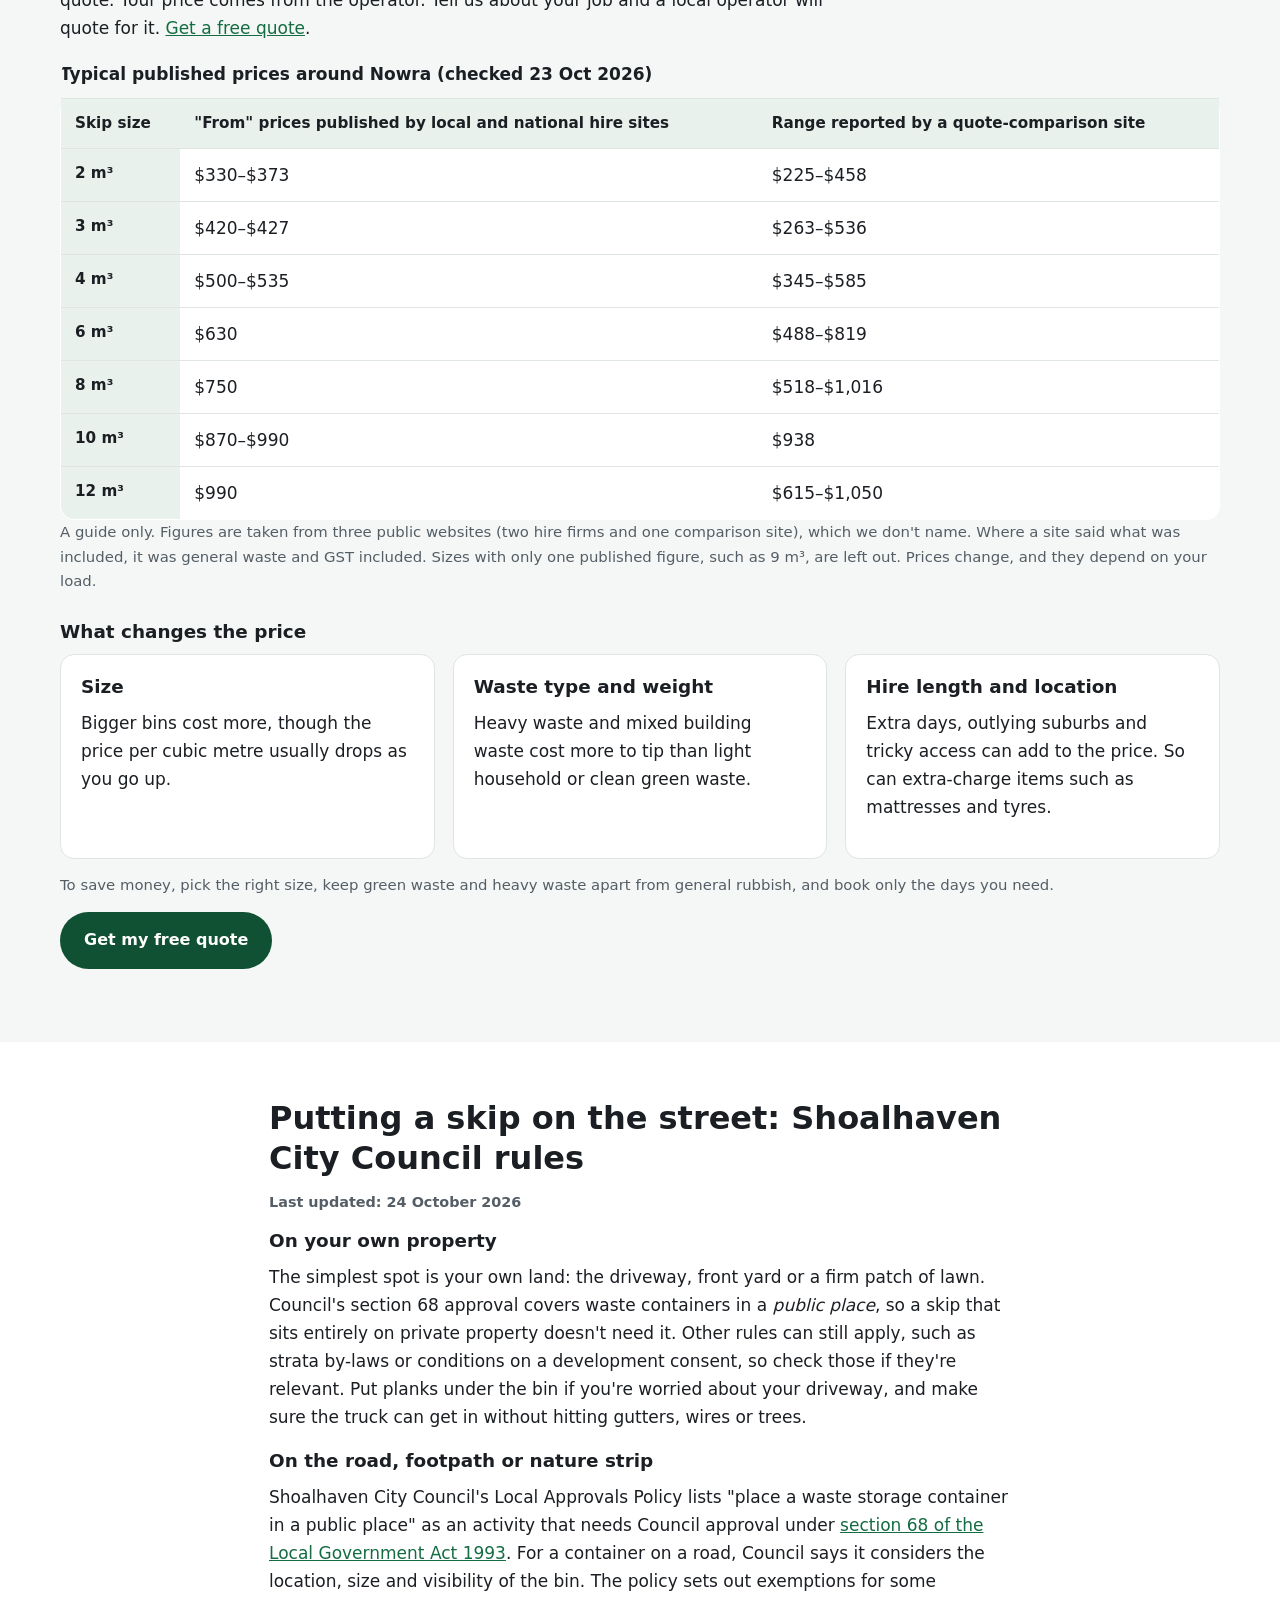
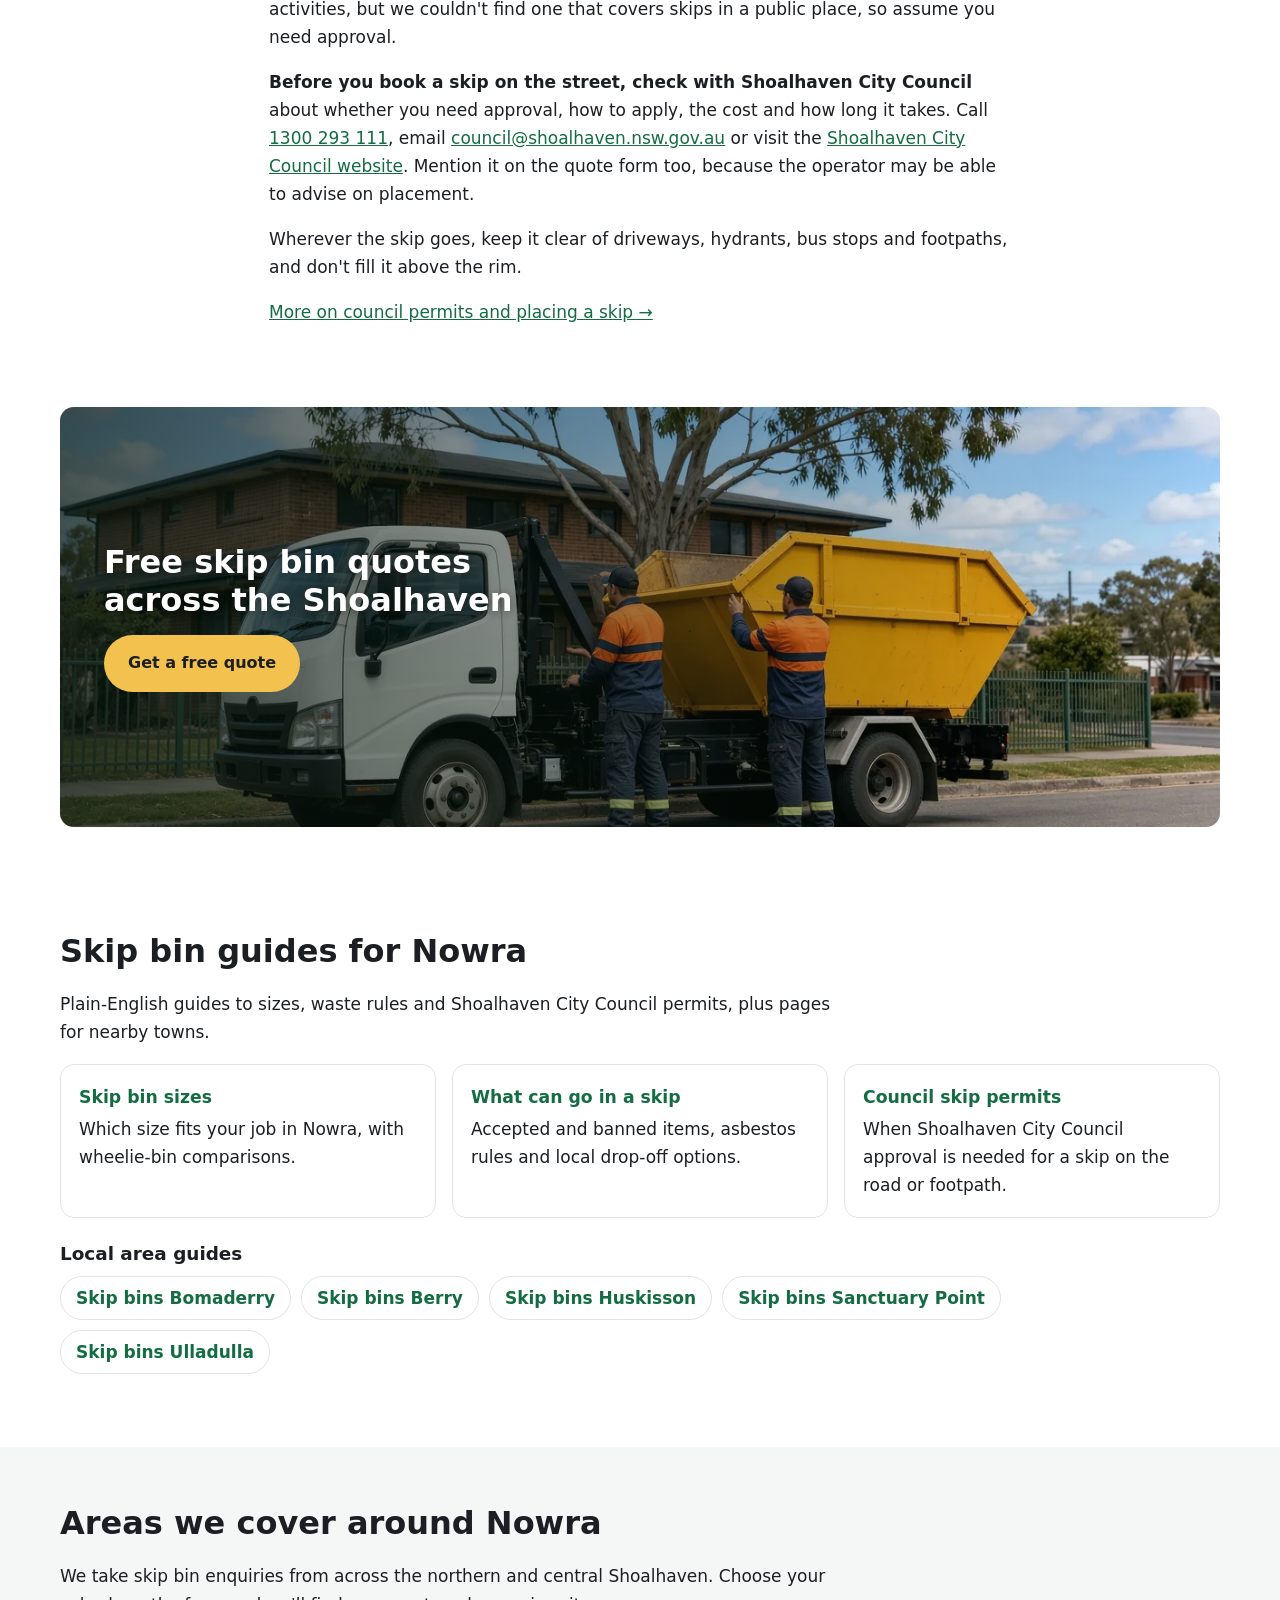
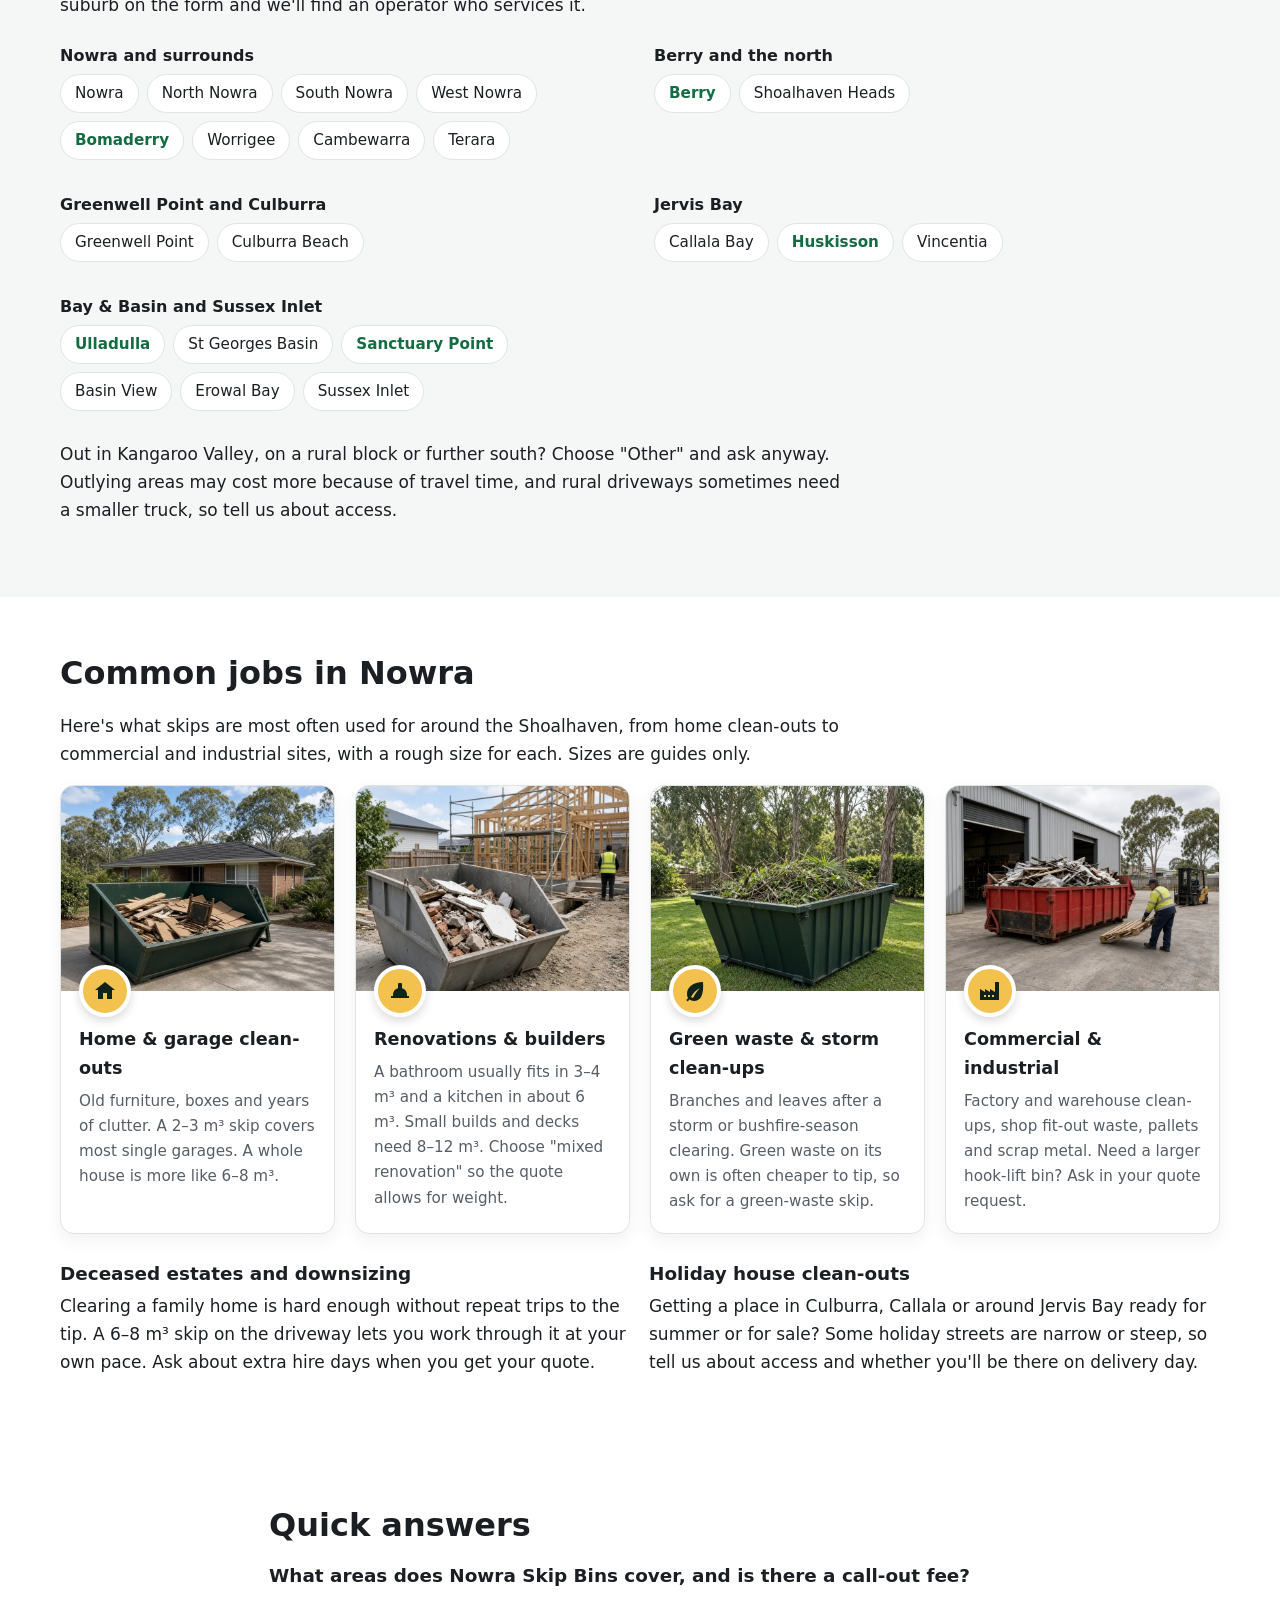
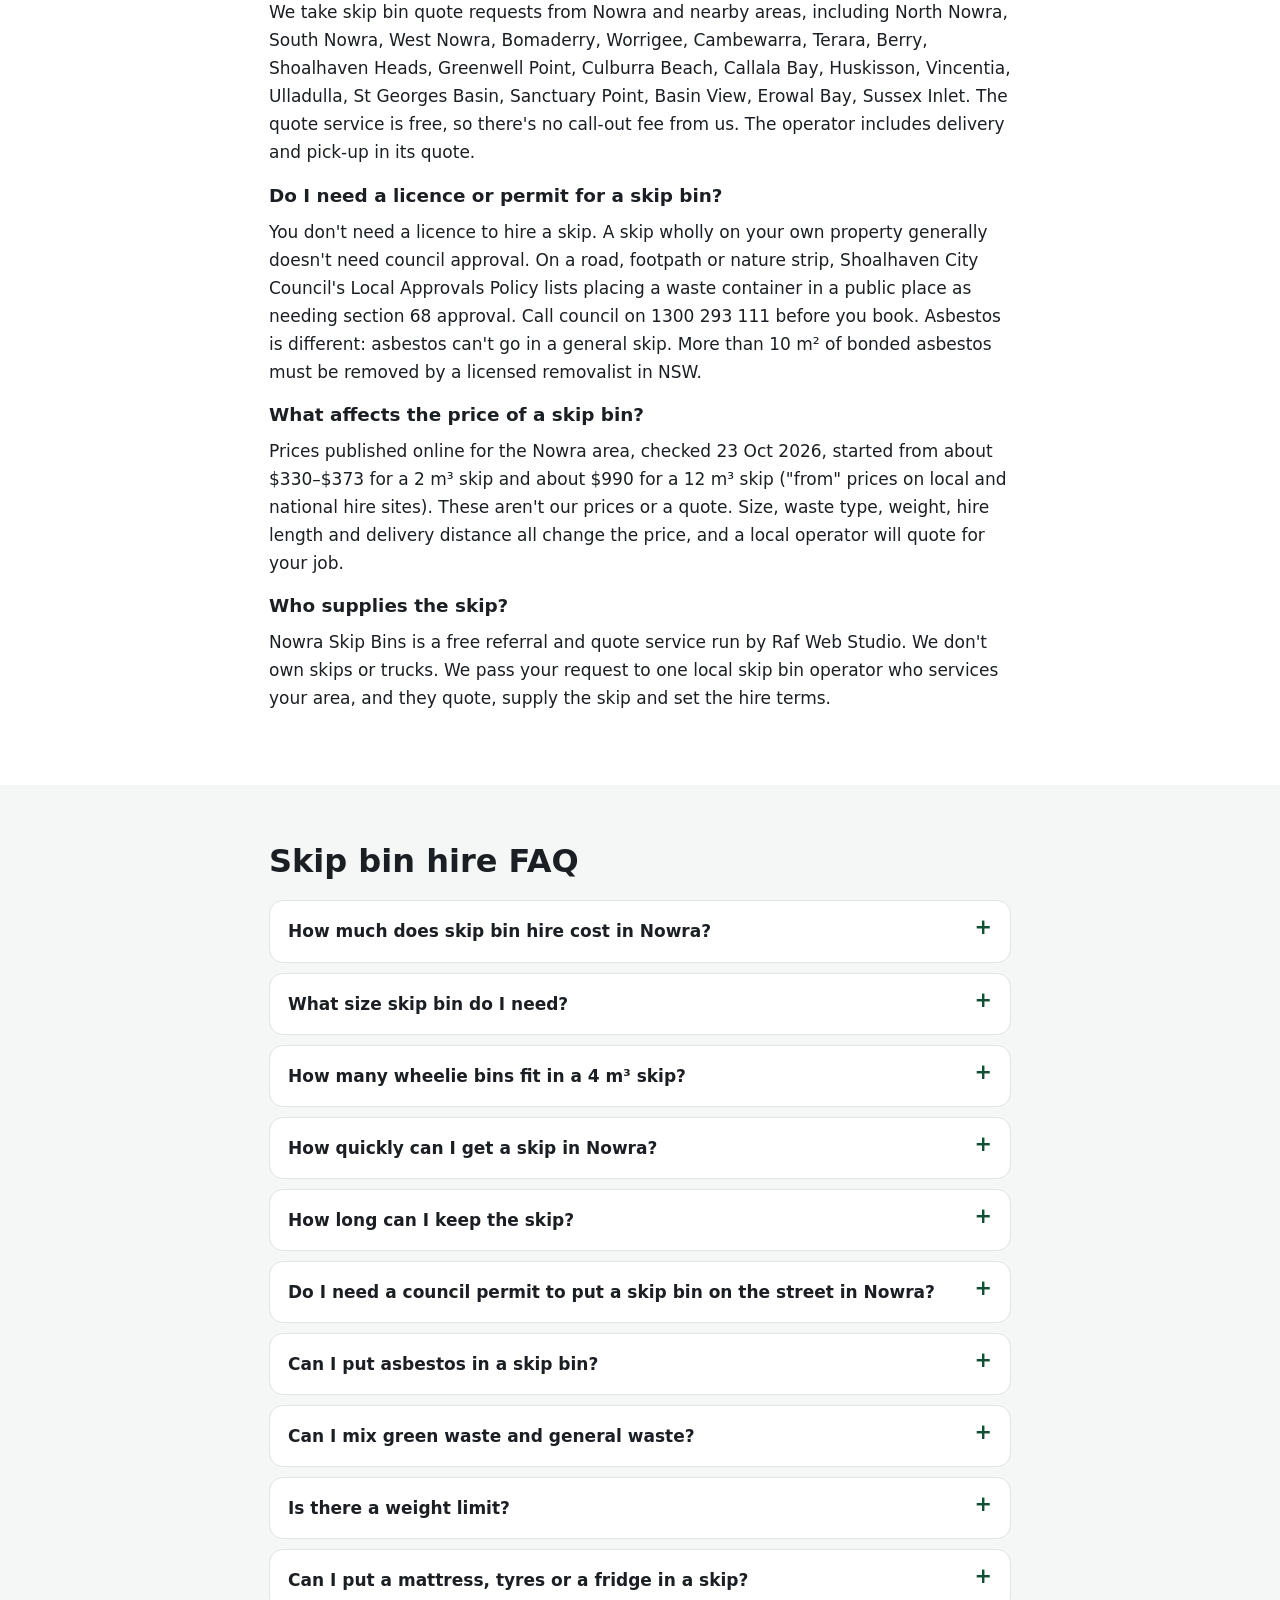
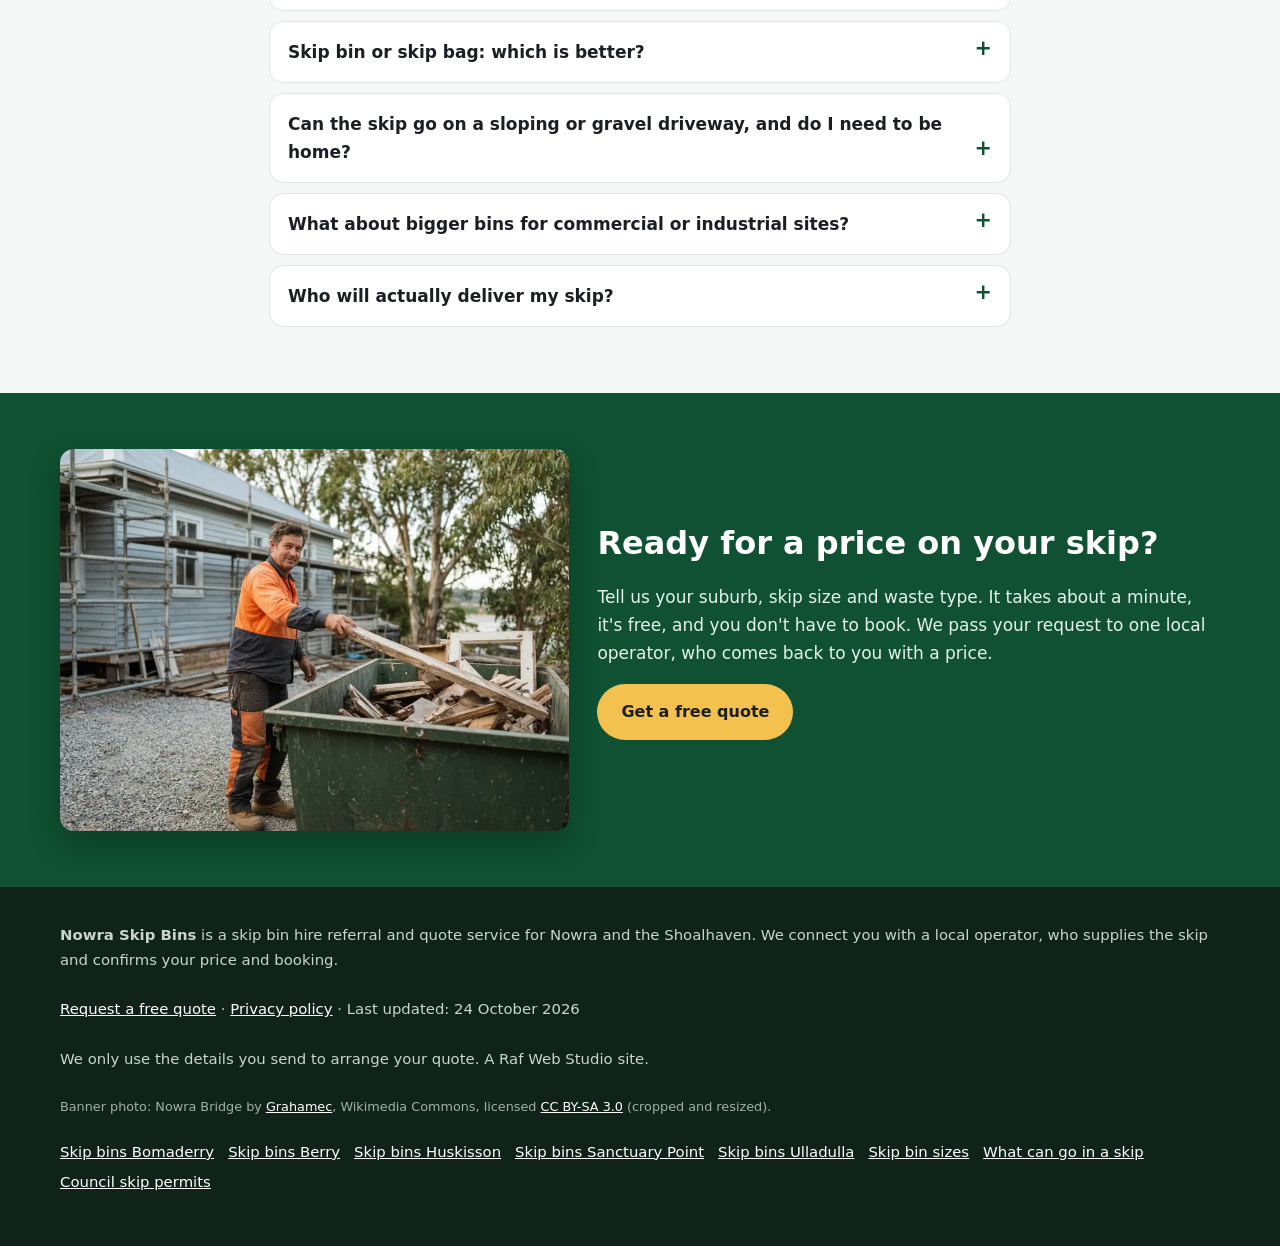
==== commit f20ae55b: "Plain summary + Last updated line + WebPage dateModified on every page; sitemap lastmod; IndexNow ke" ====
--- a/index.html
+++ b/index.html
@@ -36,6 +36,24 @@
 <script type="application/ld+json">
 {
  "@context": "https://schema.org",
+ "@type": "WebPage",
+ "@id": "https://nowraskipbins.com/#webpage",
+ "url": "https://nowraskipbins.com/",
+ "name": "Skip Bins Nowra | Skip Bin Hire Quotes Across the Shoalhaven",
+ "description": "Skip bin hire in Nowra & the Shoalhaven: size guide, what goes in a skip, council rules and typical prices. Free quote from a local operator.",
+ "inLanguage": "en-AU",
+ "dateModified": "2026-10-24",
+ "isPartOf": {
+  "@id": "https://nowraskipbins.com/#website"
+ },
+ "about": {
+  "@id": "https://nowraskipbins.com/#business"
+ }
+}
+</script>
+<script type="application/ld+json">
+{
+ "@context": "https://schema.org",
  "@type": "LocalBusiness",
  "@id": "https://nowraskipbins.com/#business",
  "name": "Nowra Skip Bins",
@@ -144,6 +162,7 @@
 {
  "@context": "https://schema.org",
  "@type": "WebSite",
+ "dateModified": "2026-10-24",
  "@id": "https://nowraskipbins.com/#website",
  "name": "Nowra Skip Bins",
  "url": "https://nowraskipbins.com/",
@@ -434,12 +453,13 @@
   <div class="wrap hero-grid">
     <div class="hero-copy">
       <h1 id="h1">Skip Bins Nowra: Skip Bin Hire Quotes Across the Shoalhaven</h1>
+      <p class="summary">In short: Nowra Skip Bins is a free quote service, not a skip hire company. Tell us your suburb and job, and we pass it to one local skip bin operator, who quotes you directly.</p>
       <p class="lead">Cleaning out the garage, renovating the bathroom or clearing a block after a storm? Tell us your suburb, the skip size and what you're throwing out, and we'll connect you with a local skip bin operator for a free, no-obligation quote.</p>
       <div class="ctas">
         <a class="btn btn-ghost" href="#sizes">Skip size guide</a>
         <a class="btn btn-ghost" href="#pricing">Typical prices</a>
       </div>
-      <p class="updated">Updated 23 October 2026</p>
+      <p class="updated">Last updated: 24 October 2026</p>
     </div>
     <div class="hero-form-card" id="quote">
       <h2 id="quote-h">Get a free skip bin quote</h2>
@@ -586,7 +606,7 @@
 <section id="council" aria-labelledby="council-h">
   <div class="wrap intro">
     <h2 id="council-h">Putting a skip on the street: Shoalhaven City Council rules</h2>
-    <p class="updated-dark">Last checked: 23 Oct 2026</p>
+    <p class="updated-dark">Last updated: 24 October 2026</p>
     <h3>On your own property</h3>
     <p>The simplest spot is your own land: the driveway, front yard or a firm patch of lawn. Council's section 68 approval covers waste containers in a <em>public place</em>, so a skip that sits entirely on private property doesn't need it. Other rules can still apply, such as strata by-laws or conditions on a development consent, so check those if they're relevant. Put planks under the bin if you're worried about your driveway, and make sure the truck can get in without hitting gutters, wires or trees.</p>
     <h3>On the road, footpath or nature strip</h3>
@@ -713,7 +733,7 @@
 <footer class="site-footer">
   <div class="wrap">
     <p><strong>Nowra Skip Bins</strong> is a skip bin hire referral and quote service for Nowra and the Shoalhaven. We connect you with a local operator, who supplies the skip and confirms your price and booking.</p>
-    <p><a href="#quote">Request a free quote</a> · <a href="privacy.html">Privacy policy</a> · Updated 23 October 2026</p>
+    <p><a href="#quote">Request a free quote</a> · <a href="privacy.html">Privacy policy</a> · Last updated: 24 October 2026</p>
     <p>We only use the details you send to arrange your quote. A Raf Web Studio site.</p>
     <p class="credits">Banner photo: Nowra Bridge by <a href="https://commons.wikimedia.org/wiki/File:Nowra_Bridge.jpg" rel="noopener">Grahamec</a>, Wikimedia Commons, licensed <a href="https://creativecommons.org/licenses/by-sa/3.0/" rel="noopener">CC BY-SA 3.0</a> (cropped and resized).</p>
     <p class="footer-links"><a href="/skip-bins-bomaderry/">Skip bins Bomaderry</a> <a href="/skip-bins-berry/">Skip bins Berry</a> <a href="/skip-bins-huskisson/">Skip bins Huskisson</a> <a href="/skip-bins-sanctuary-point/">Skip bins Sanctuary Point</a> <a href="/skip-bins-ulladulla/">Skip bins Ulladulla</a> <a href="/skip-bin-sizes/">Skip bin sizes</a> <a href="/what-can-go-in-a-skip/">What can go in a skip</a> <a href="/skip-bin-council-permit/">Council skip permits</a></p>
--- a/styles.css
+++ b/styles.css
@@ -251,3 +251,7 @@
 .guide-cards a strong{display:block;color:var(--green-2);font-size:1.08rem;margin-bottom:4px}
 .guide-cards a:hover{border-color:var(--green)}
 .footer-links{display:flex;flex-wrap:wrap;gap:6px 14px}
+
+/* summary-v1 */
+.summary{font-size:1.05rem;font-weight:600;max-width:44em;margin:0 0 .7em}
+.hero .summary,.page-hero .summary{color:#fff}
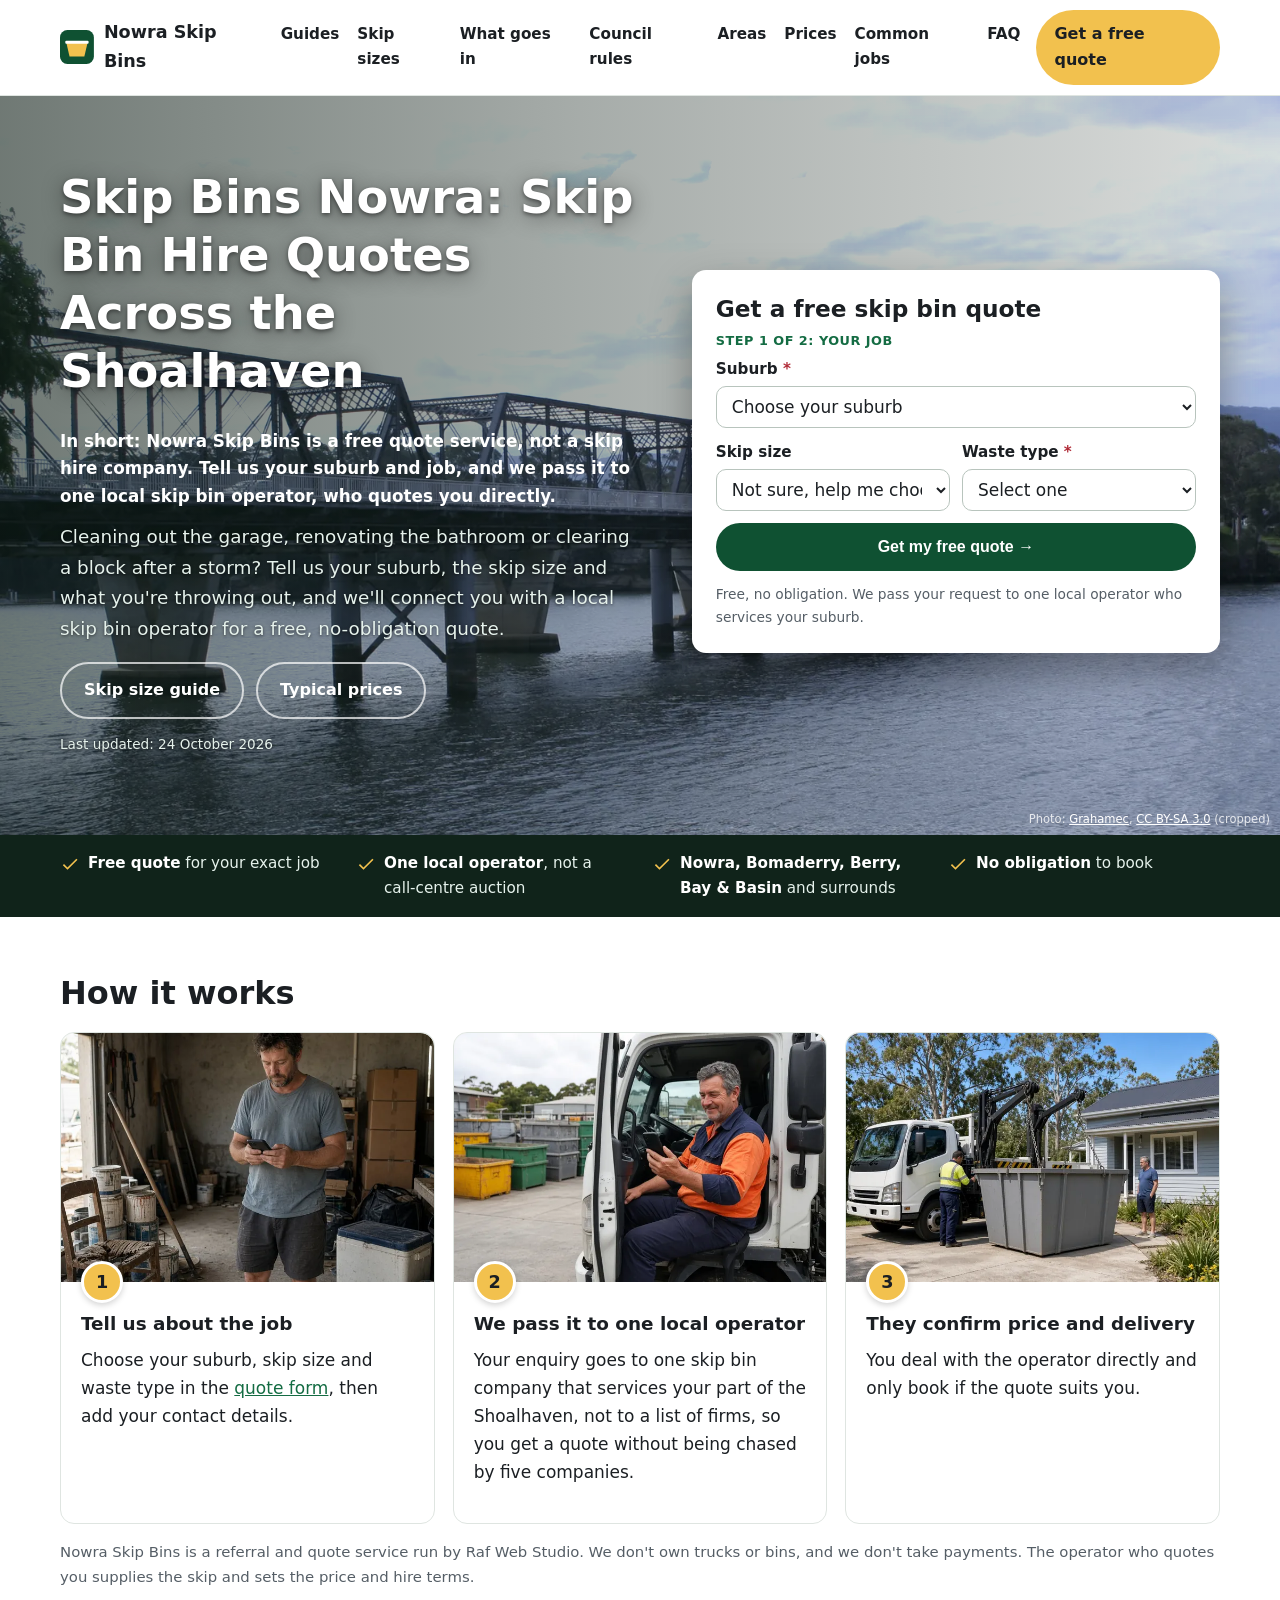
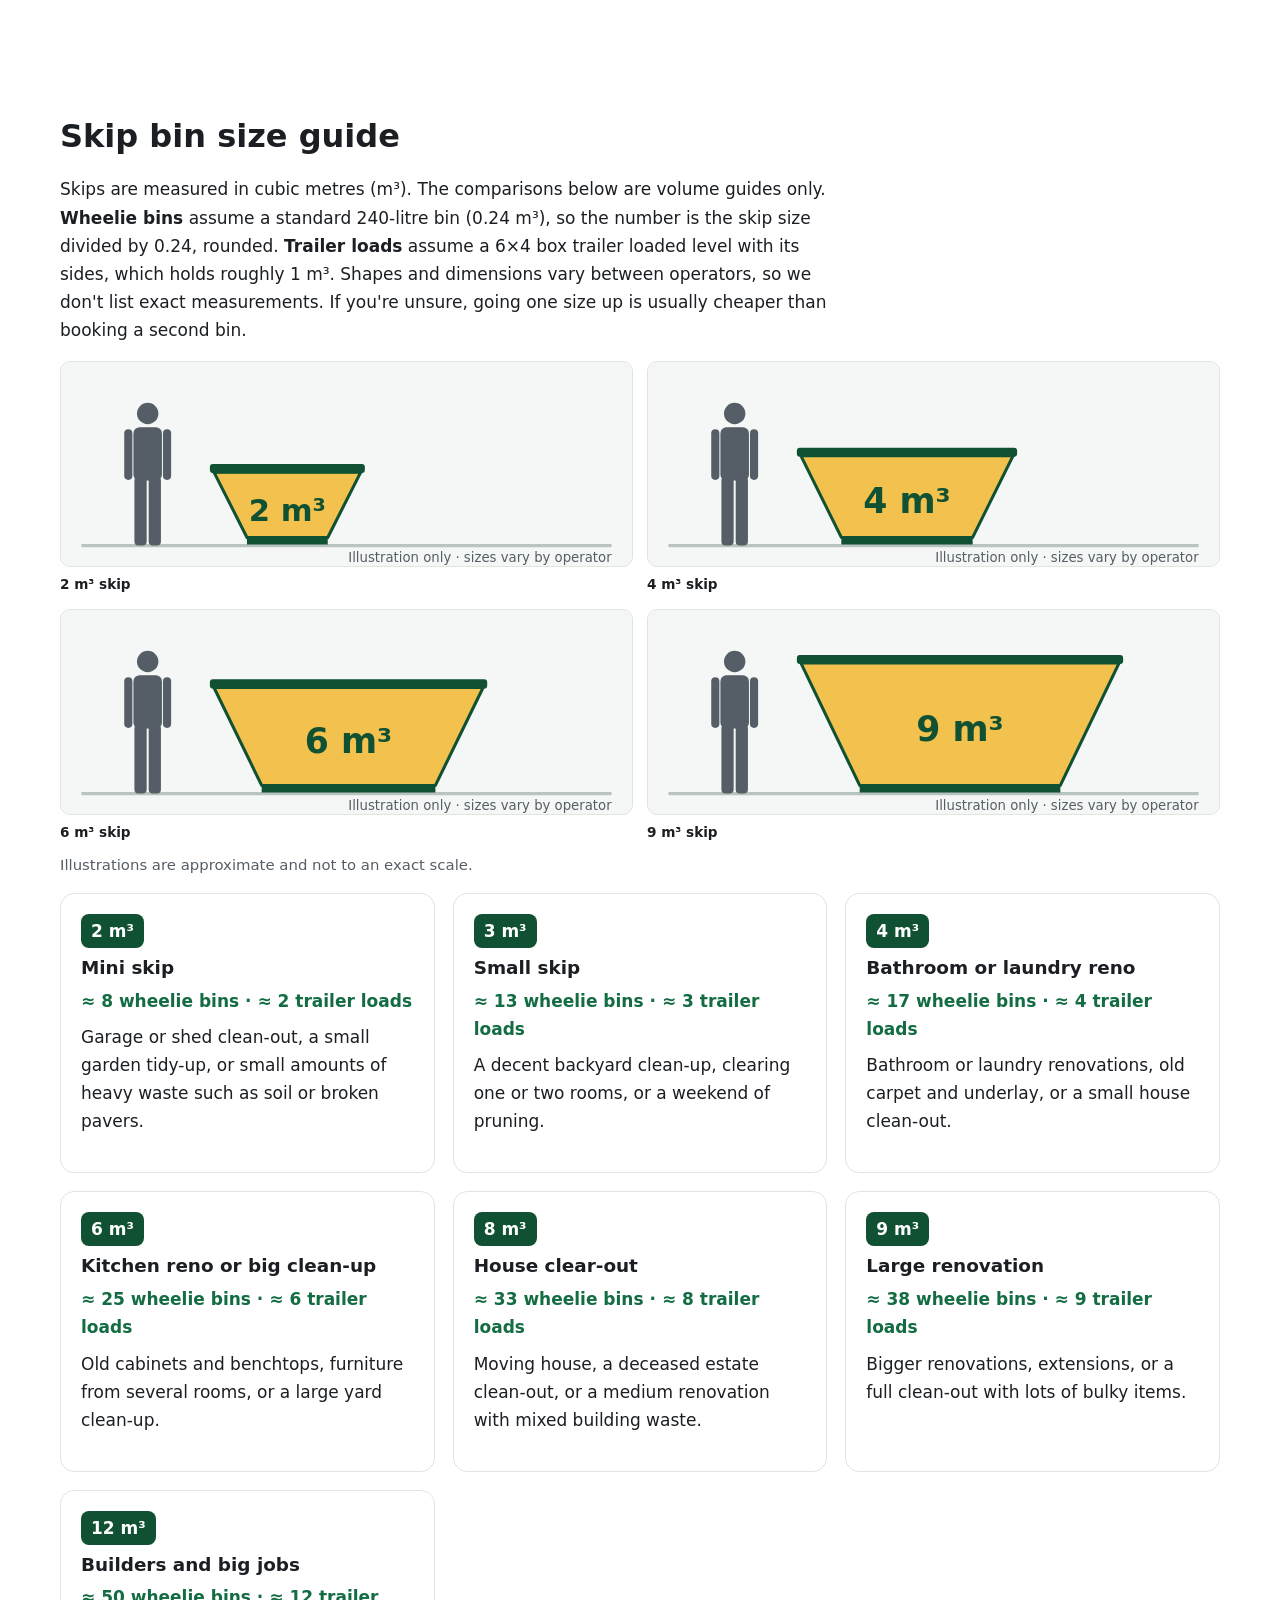
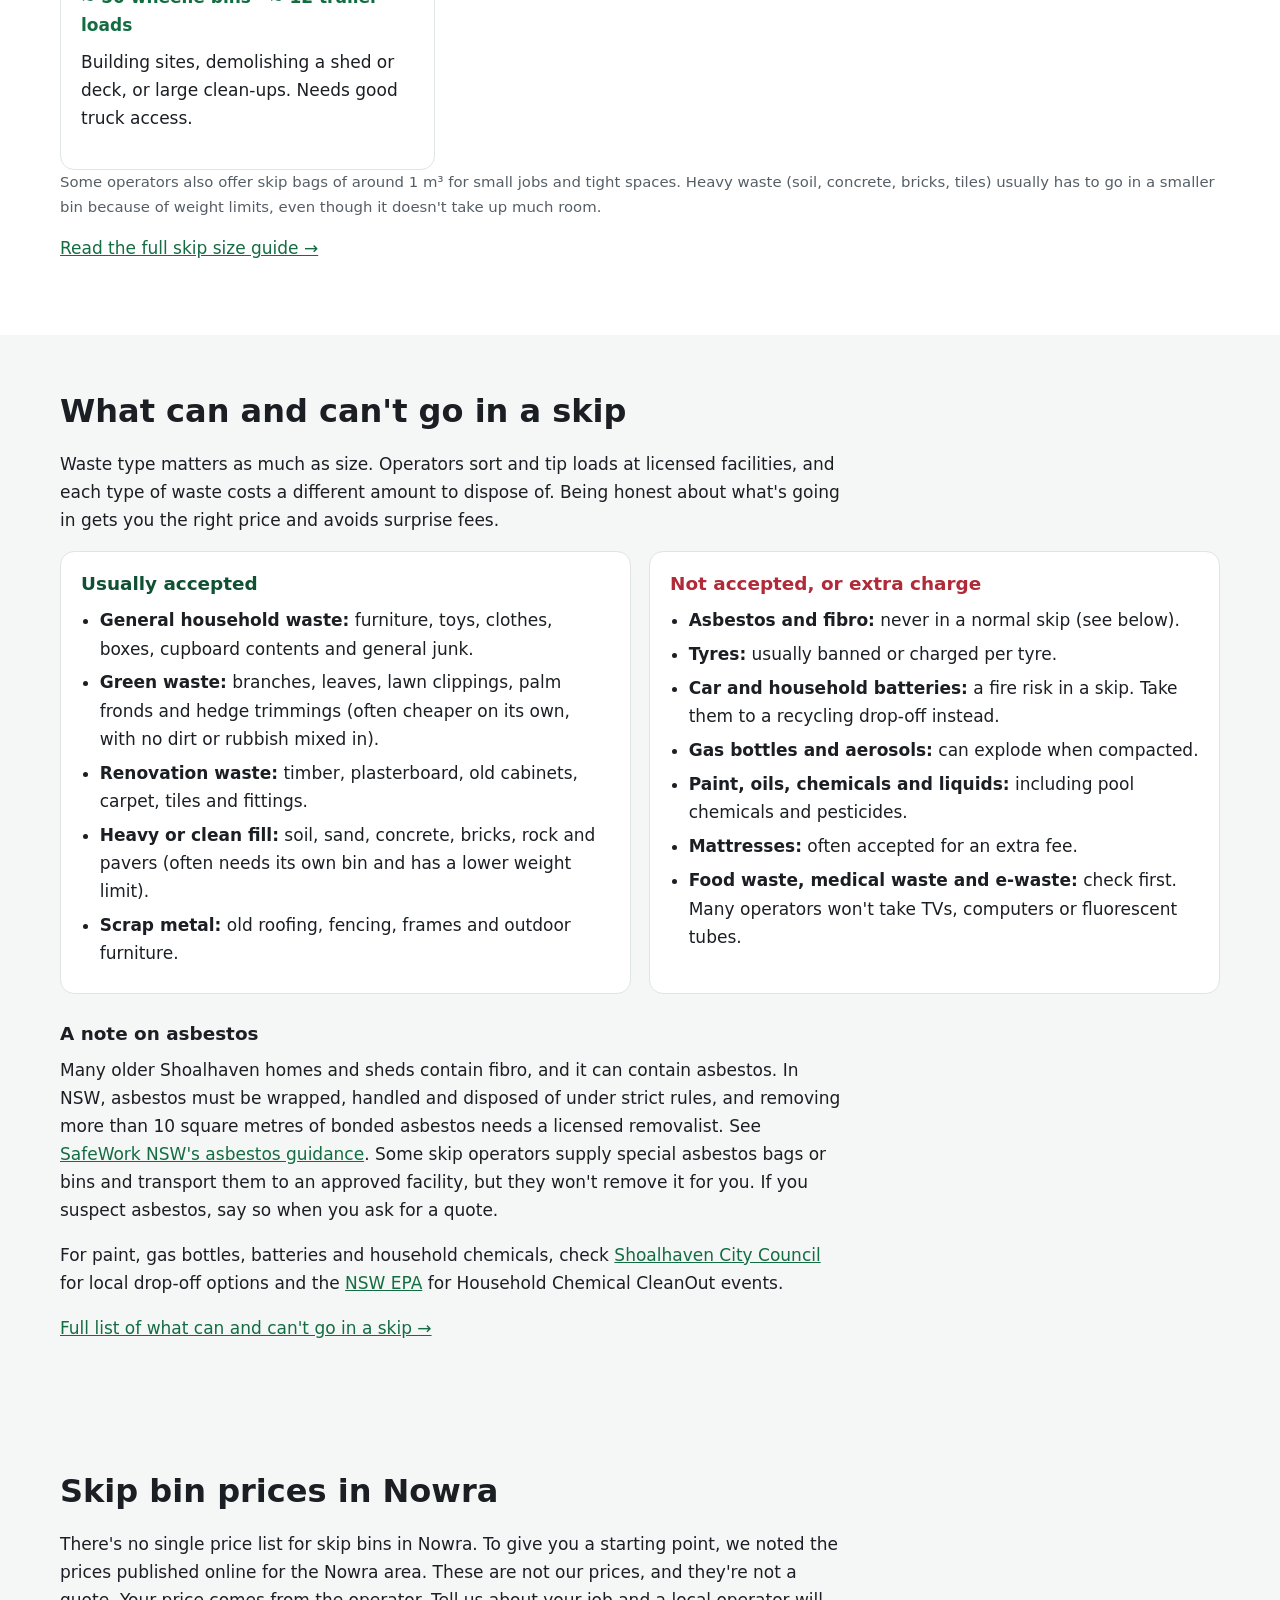
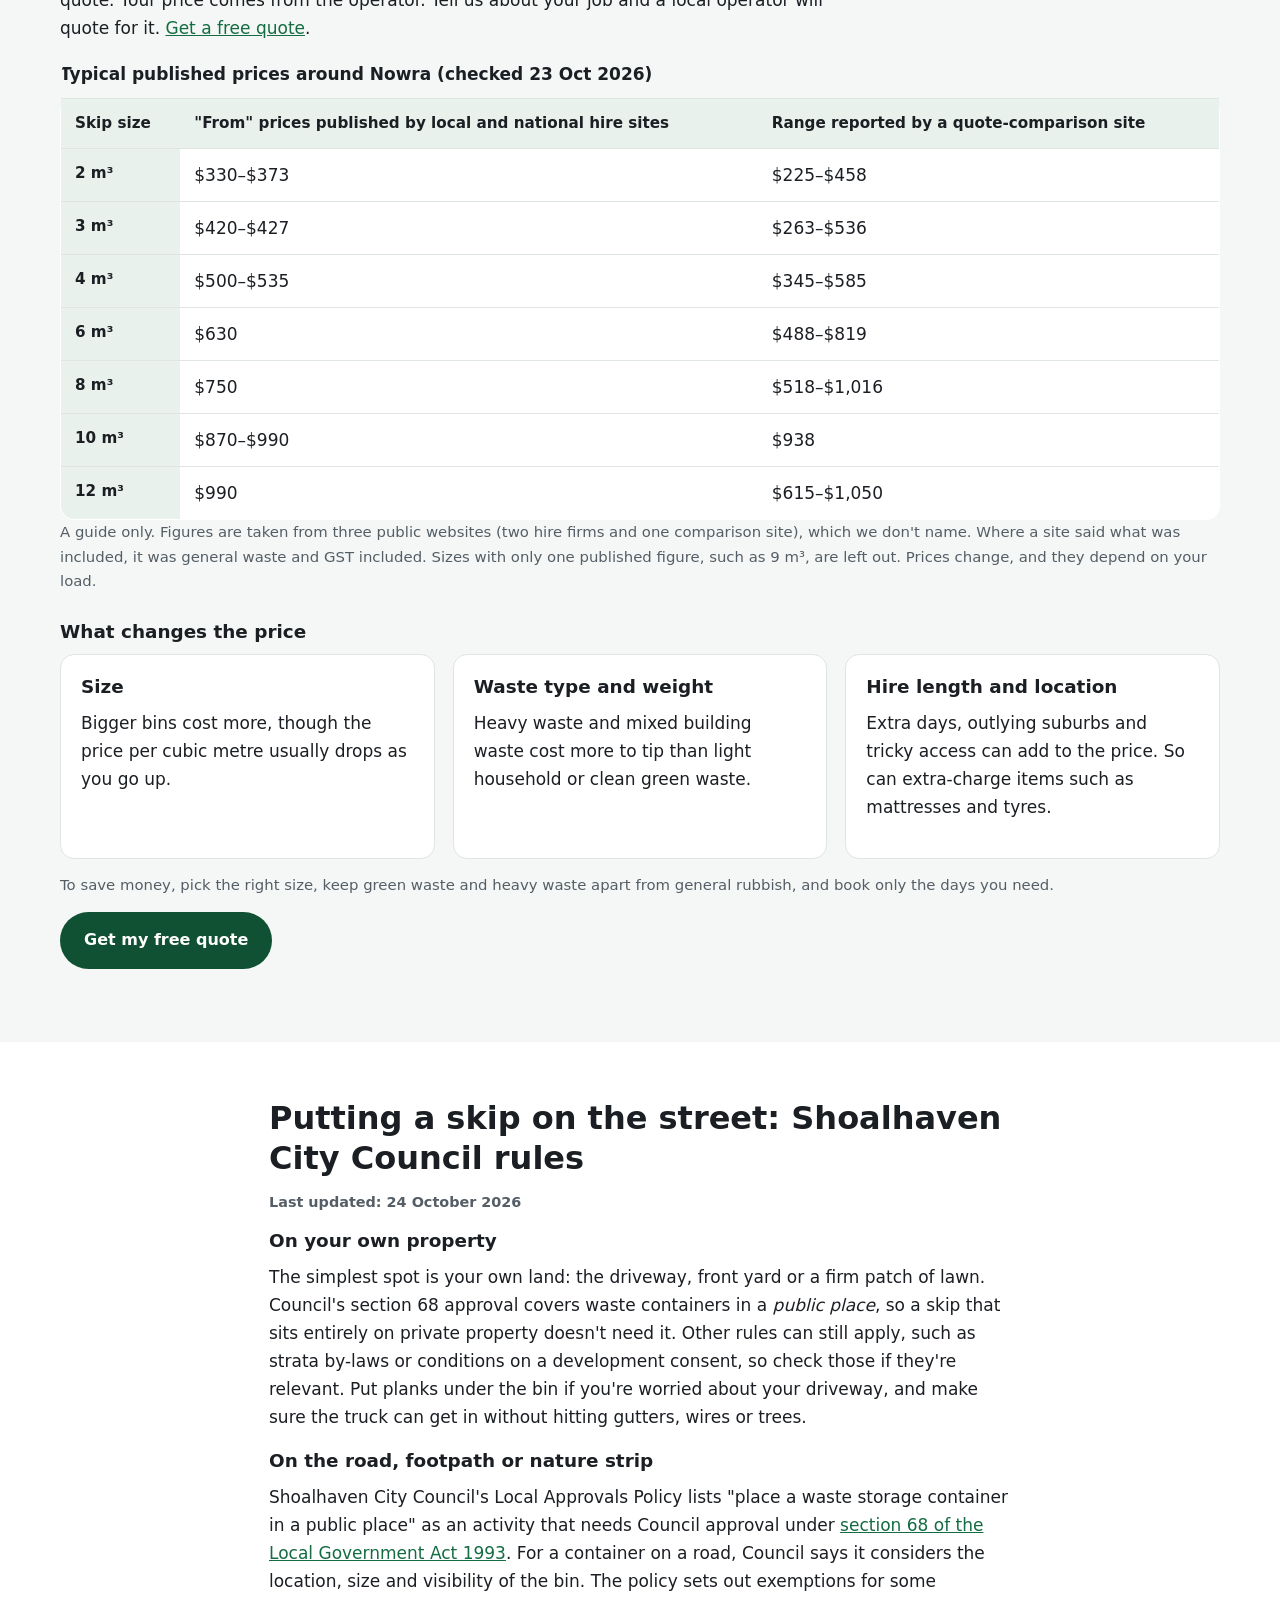
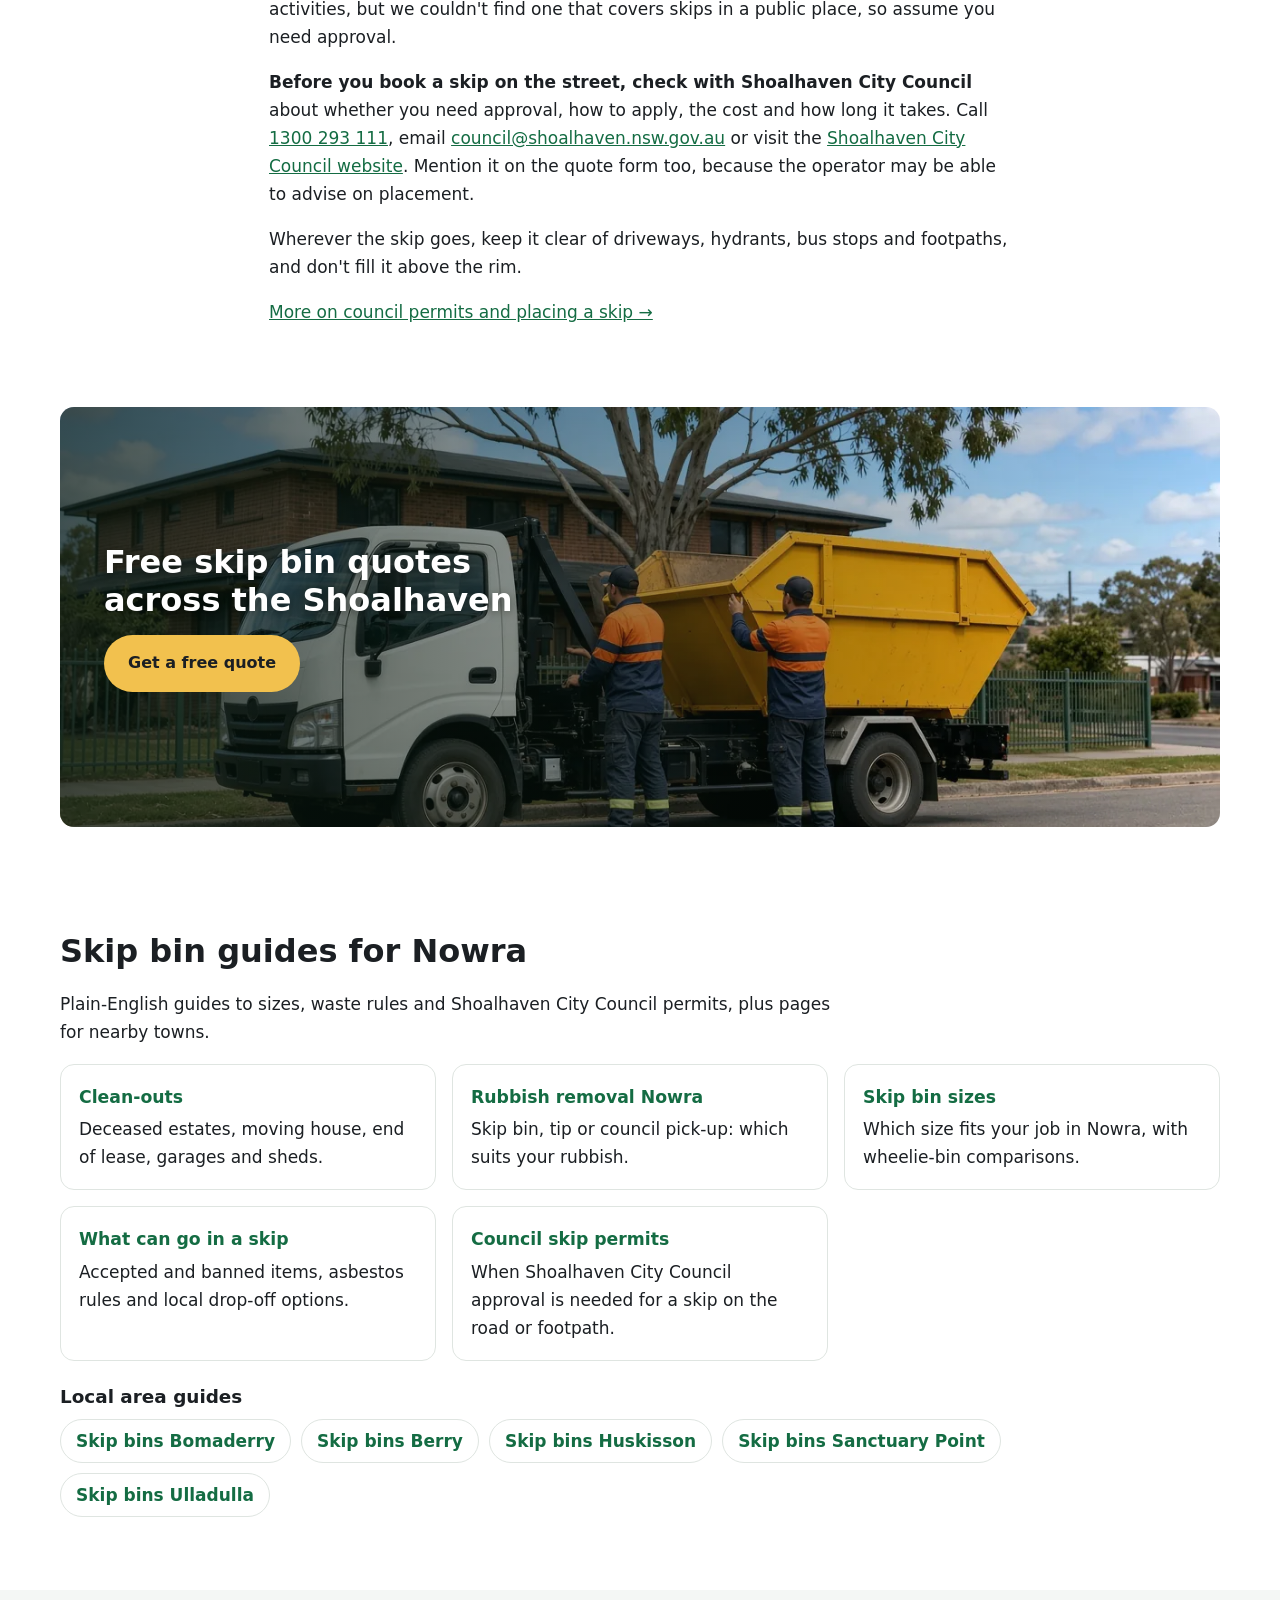
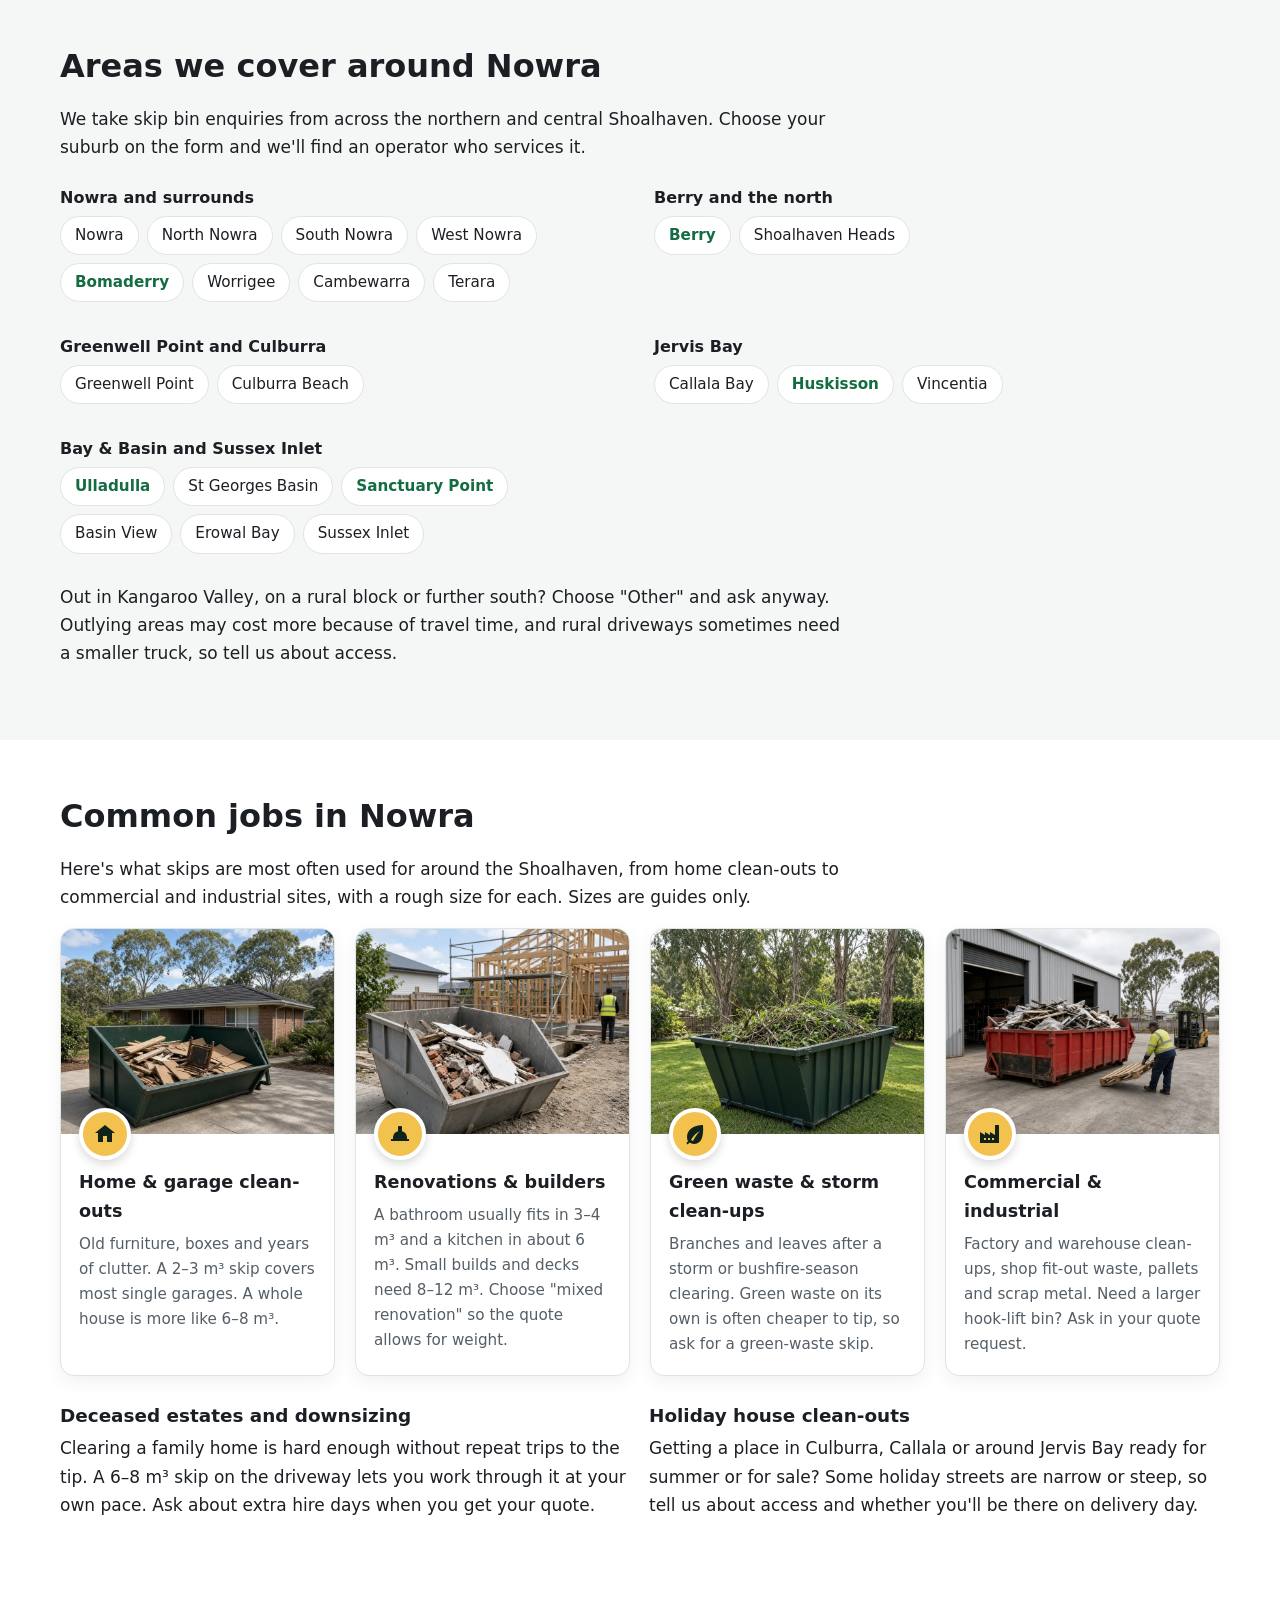
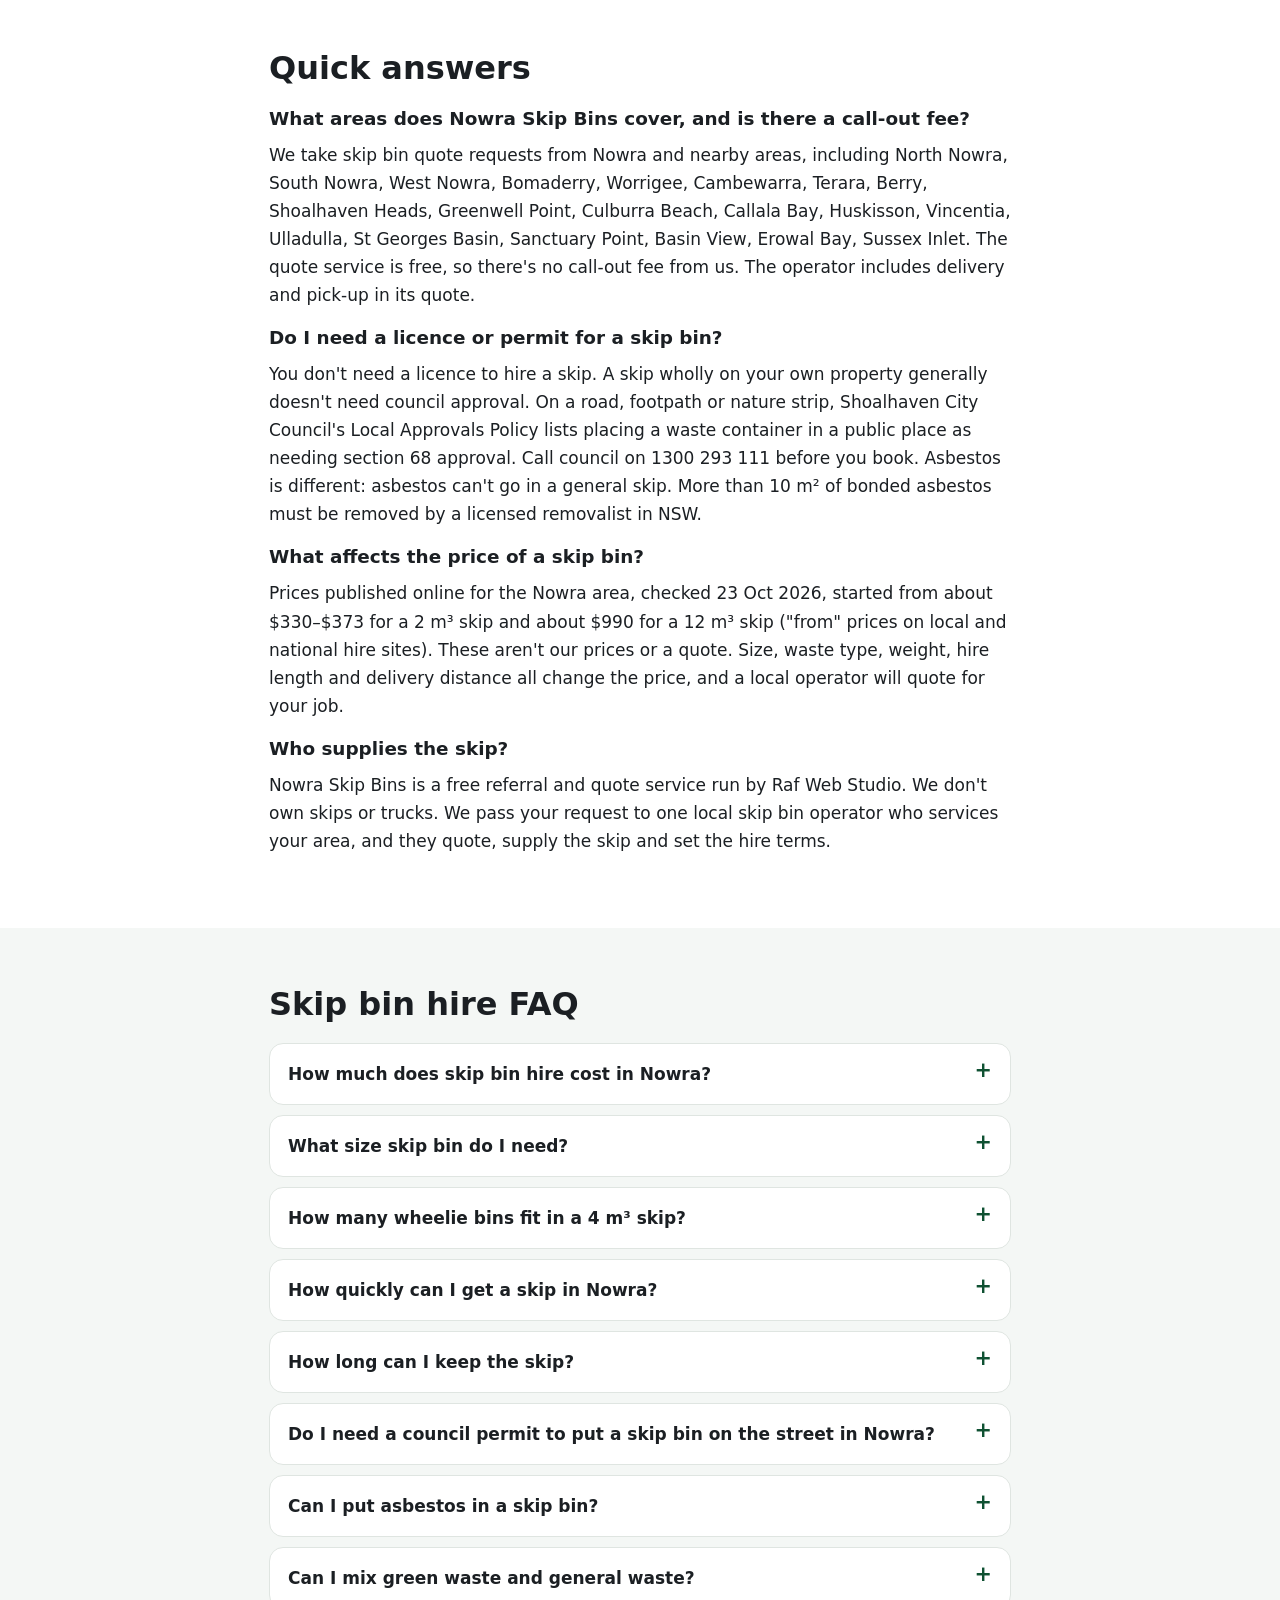
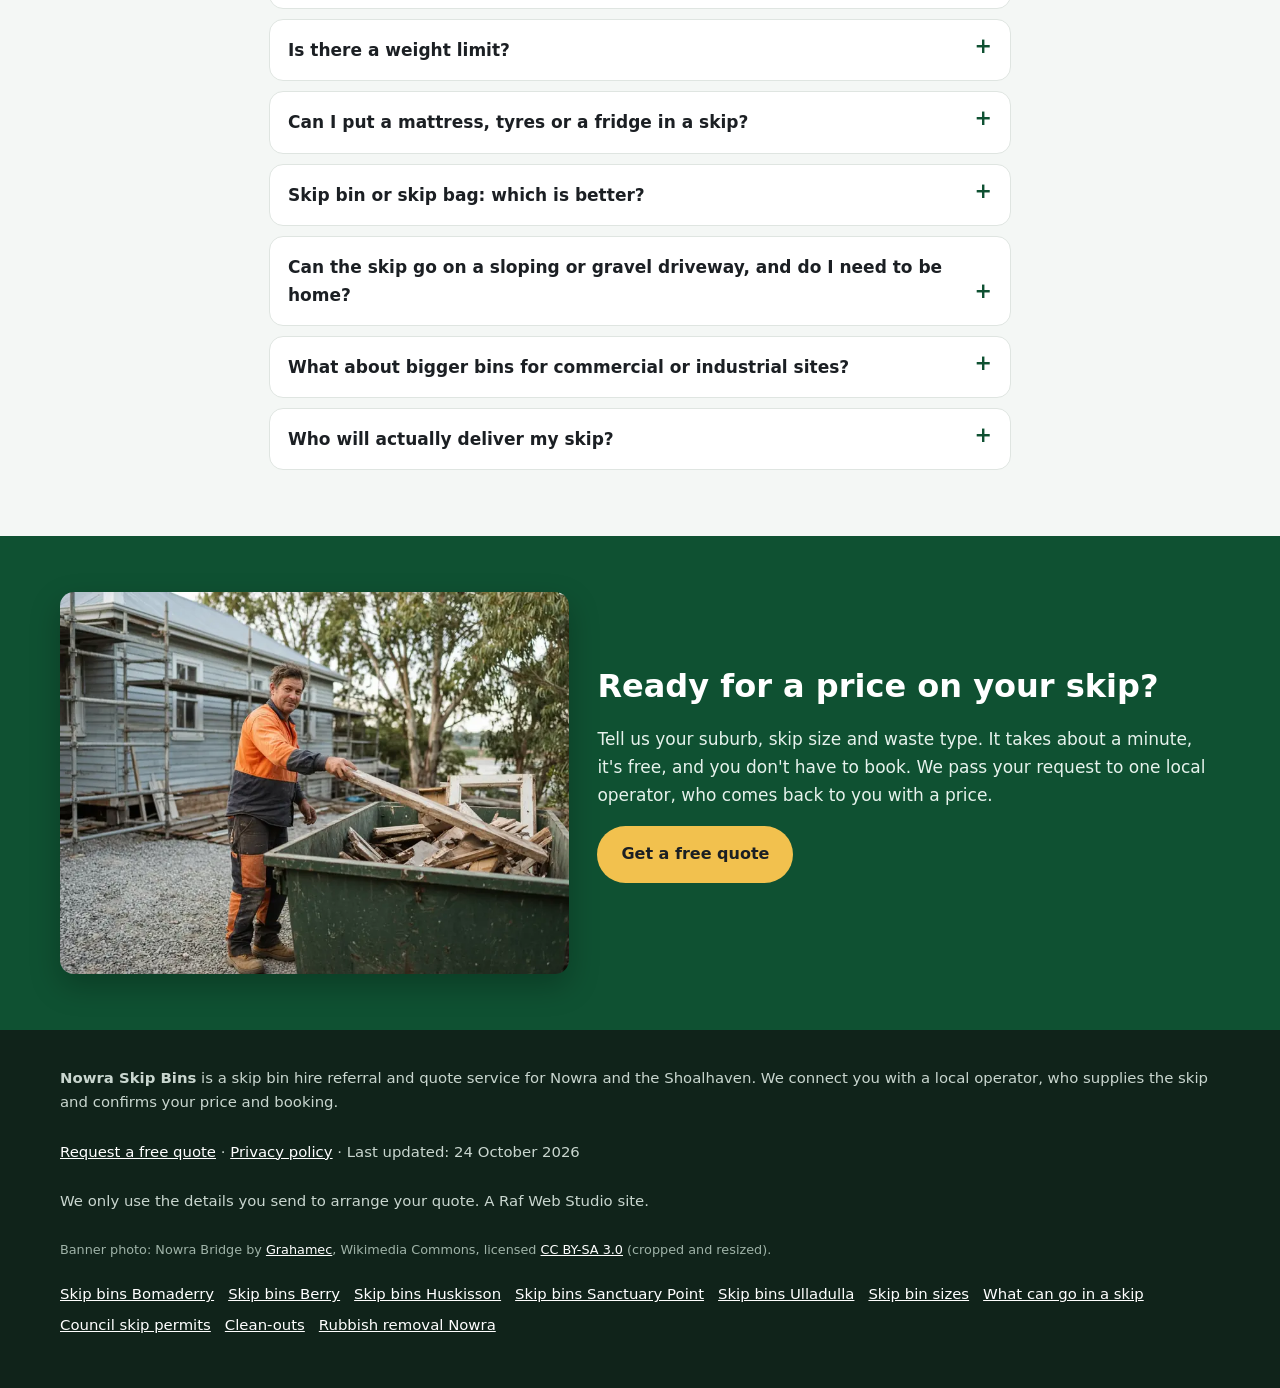
==== commit a33605d0: "Add clean-outs and rubbish removal pages; link from nav lists, footer, homepage guides, sitemap, llm" ====
--- a/index.html
+++ b/index.html
@@ -633,7 +633,7 @@
   <div class="wrap">
     <h2 id="guides-h">Skip bin guides for Nowra</h2>
     <p class="intro">Plain-English guides to sizes, waste rules and Shoalhaven City Council permits, plus pages for nearby towns.</p>
-    <div class="guide-cards"><a href="/skip-bin-sizes/"><strong>Skip bin sizes</strong>Which size fits your job in Nowra, with wheelie-bin comparisons.</a><a href="/what-can-go-in-a-skip/"><strong>What can go in a skip</strong>Accepted and banned items, asbestos rules and local drop-off options.</a><a href="/skip-bin-council-permit/"><strong>Council skip permits</strong>When Shoalhaven City Council approval is needed for a skip on the road or footpath.</a></div>
+    <div class="guide-cards"><a href="/clean-outs/"><strong>Clean-outs</strong>Deceased estates, moving house, end of lease, garages and sheds.</a><a href="/rubbish-removal-nowra/"><strong>Rubbish removal Nowra</strong>Skip bin, tip or council pick-up: which suits your rubbish.</a><a href="/skip-bin-sizes/"><strong>Skip bin sizes</strong>Which size fits your job in Nowra, with wheelie-bin comparisons.</a><a href="/what-can-go-in-a-skip/"><strong>What can go in a skip</strong>Accepted and banned items, asbestos rules and local drop-off options.</a><a href="/skip-bin-council-permit/"><strong>Council skip permits</strong>When Shoalhaven City Council approval is needed for a skip on the road or footpath.</a></div>
     <h3 style="margin-top:24px">Local area guides</h3>
     <ul class="link-list"><li><a href="/skip-bins-bomaderry/">Skip bins Bomaderry</a></li><li><a href="/skip-bins-berry/">Skip bins Berry</a></li><li><a href="/skip-bins-huskisson/">Skip bins Huskisson</a></li><li><a href="/skip-bins-sanctuary-point/">Skip bins Sanctuary Point</a></li><li><a href="/skip-bins-ulladulla/">Skip bins Ulladulla</a></li></ul>
   </div>
@@ -736,7 +736,7 @@
     <p><a href="#quote">Request a free quote</a> · <a href="privacy.html">Privacy policy</a> · Last updated: 24 October 2026</p>
     <p>We only use the details you send to arrange your quote. A Raf Web Studio site.</p>
     <p class="credits">Banner photo: Nowra Bridge by <a href="https://commons.wikimedia.org/wiki/File:Nowra_Bridge.jpg" rel="noopener">Grahamec</a>, Wikimedia Commons, licensed <a href="https://creativecommons.org/licenses/by-sa/3.0/" rel="noopener">CC BY-SA 3.0</a> (cropped and resized).</p>
-    <p class="footer-links"><a href="/skip-bins-bomaderry/">Skip bins Bomaderry</a> <a href="/skip-bins-berry/">Skip bins Berry</a> <a href="/skip-bins-huskisson/">Skip bins Huskisson</a> <a href="/skip-bins-sanctuary-point/">Skip bins Sanctuary Point</a> <a href="/skip-bins-ulladulla/">Skip bins Ulladulla</a> <a href="/skip-bin-sizes/">Skip bin sizes</a> <a href="/what-can-go-in-a-skip/">What can go in a skip</a> <a href="/skip-bin-council-permit/">Council skip permits</a></p>
+    <p class="footer-links"><a href="/skip-bins-bomaderry/">Skip bins Bomaderry</a> <a href="/skip-bins-berry/">Skip bins Berry</a> <a href="/skip-bins-huskisson/">Skip bins Huskisson</a> <a href="/skip-bins-sanctuary-point/">Skip bins Sanctuary Point</a> <a href="/skip-bins-ulladulla/">Skip bins Ulladulla</a> <a href="/skip-bin-sizes/">Skip bin sizes</a> <a href="/what-can-go-in-a-skip/">What can go in a skip</a> <a href="/skip-bin-council-permit/">Council skip permits</a> <a href="/clean-outs/">Clean-outs</a> <a href="/rubbish-removal-nowra/">Rubbish removal Nowra</a></p>
   </div>
 </footer>
 
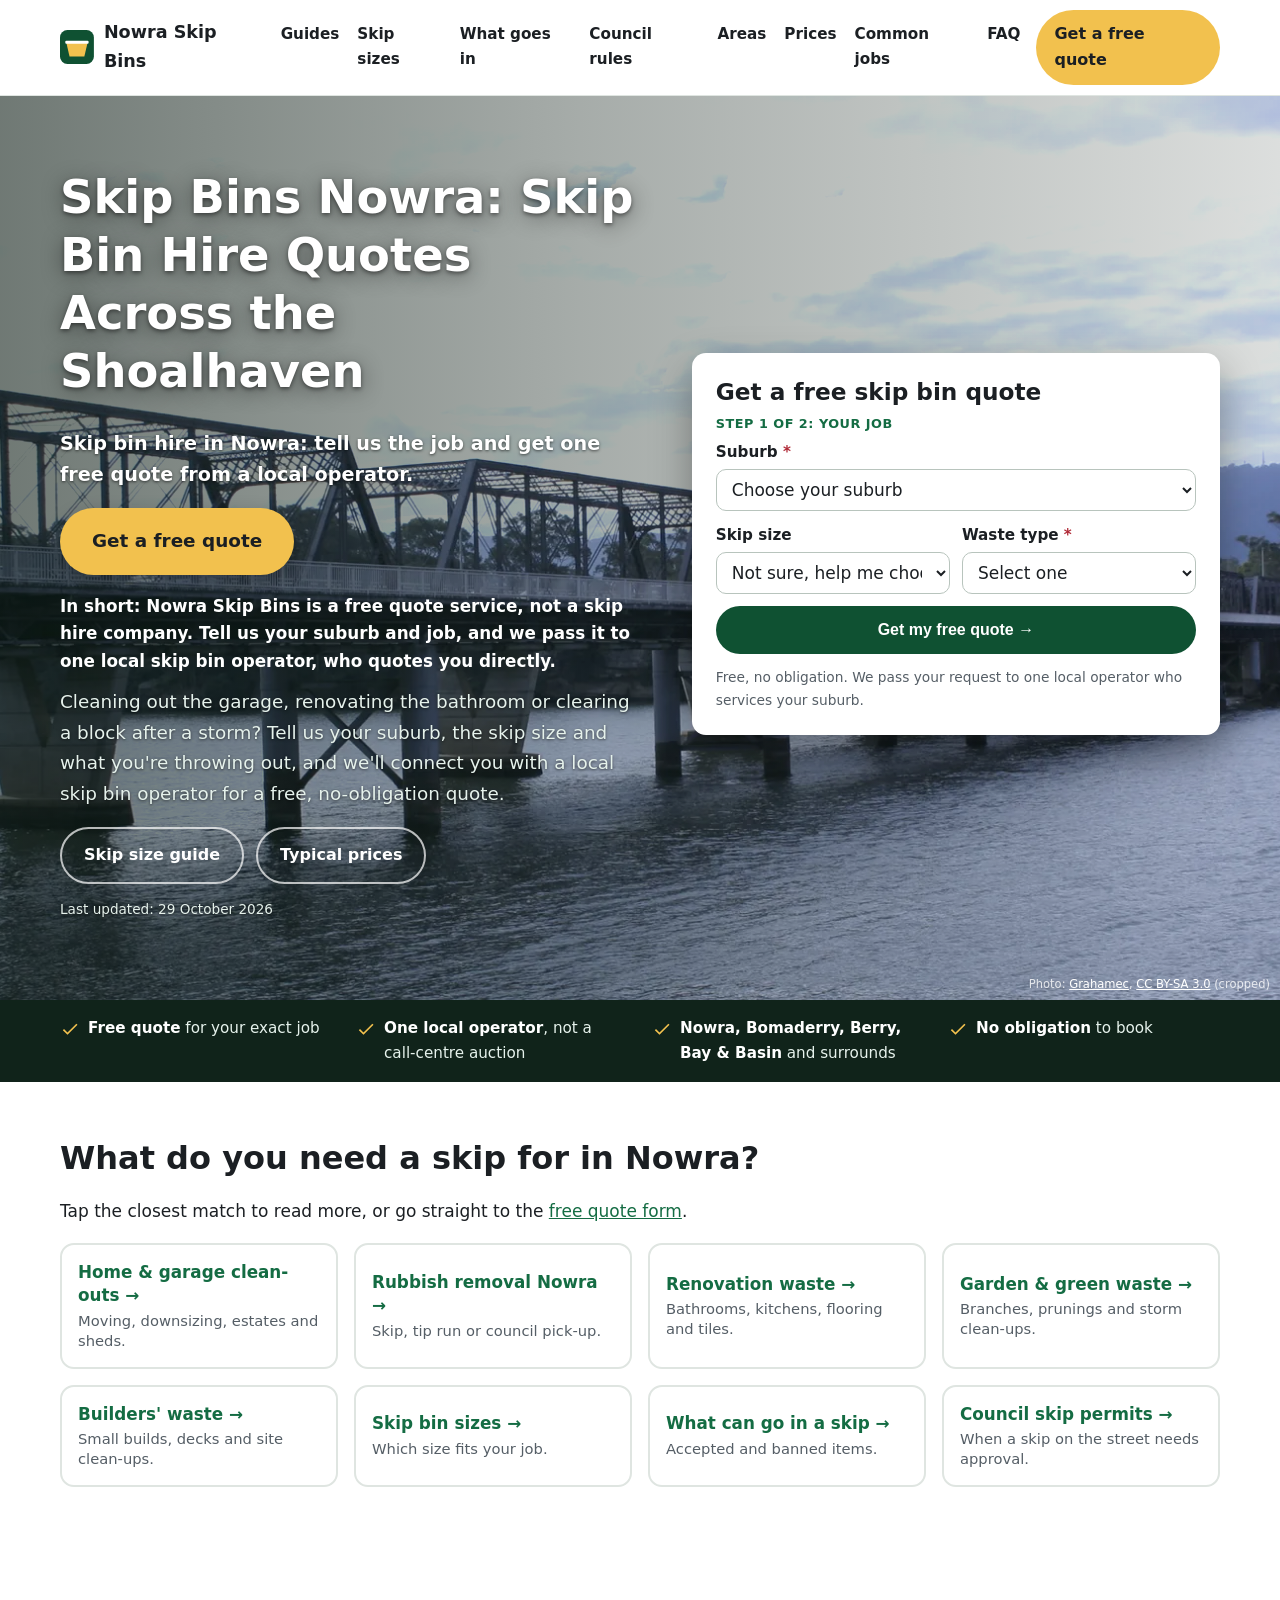
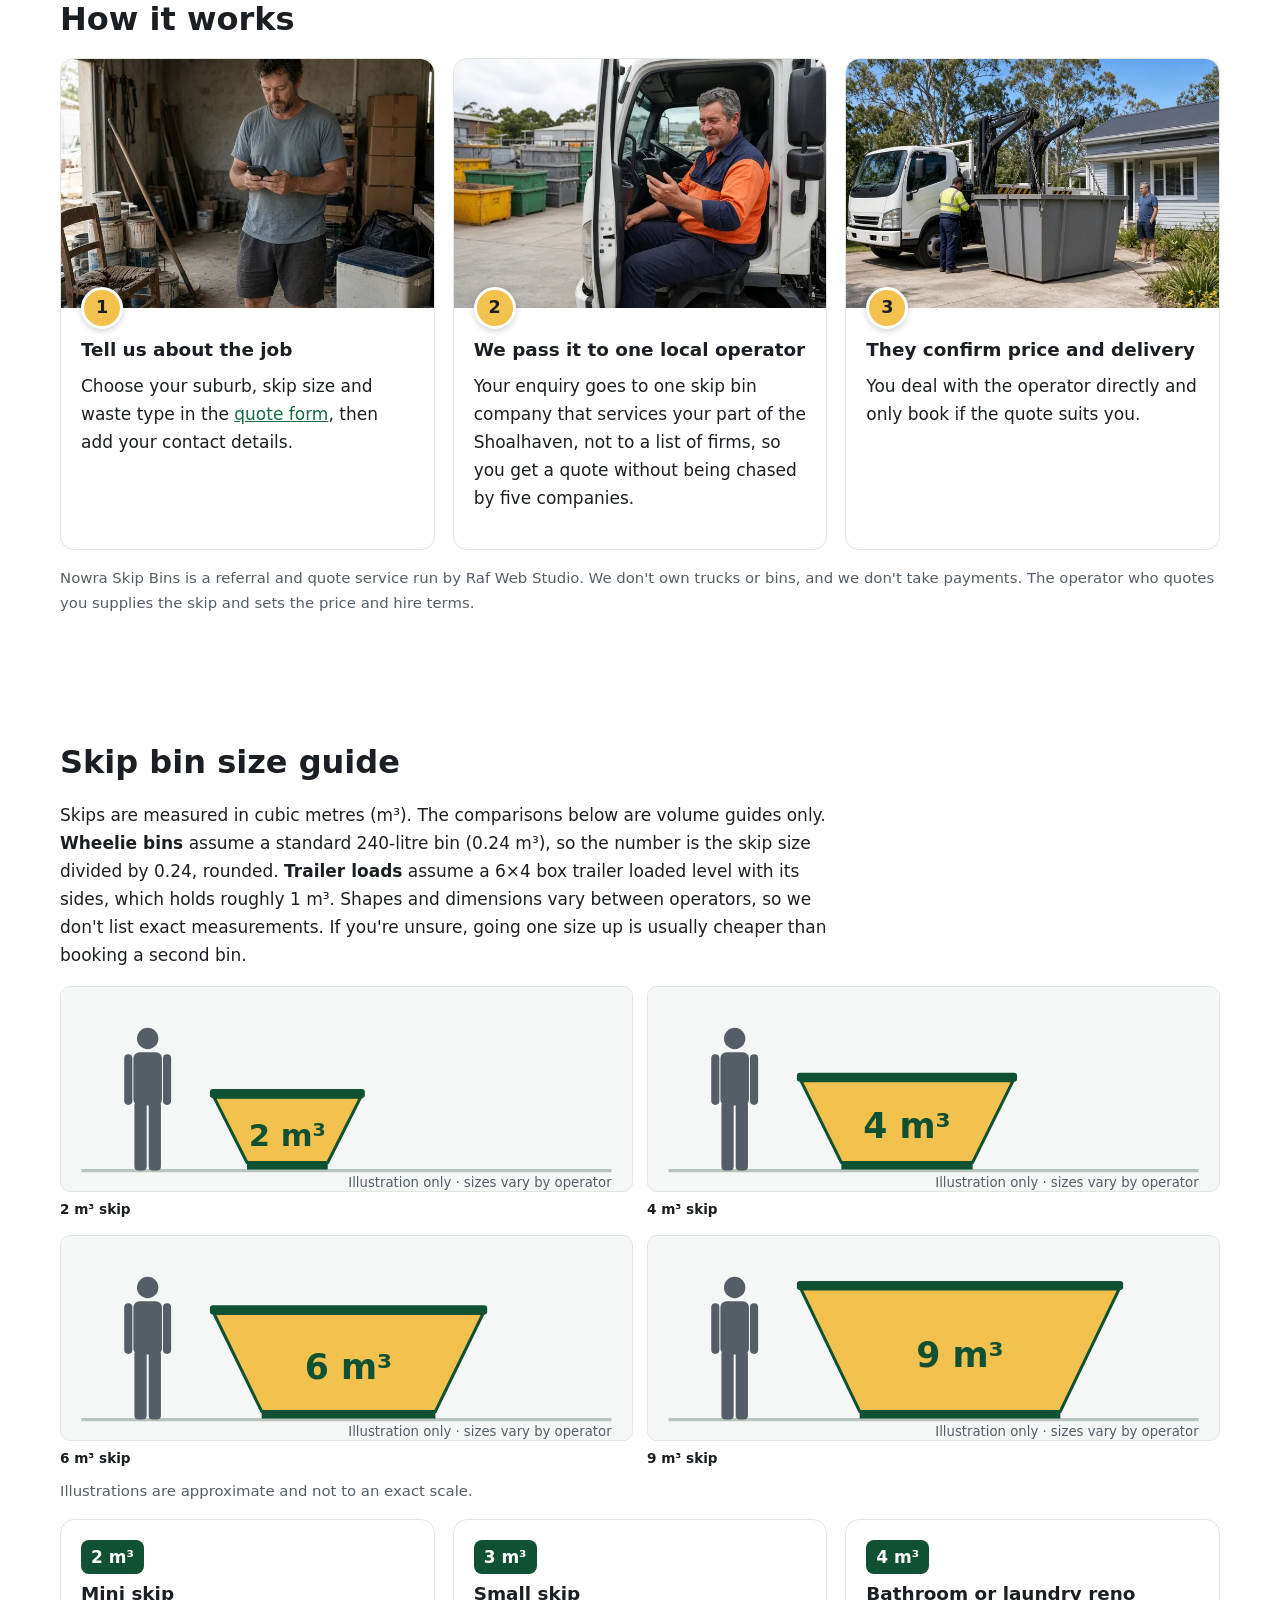
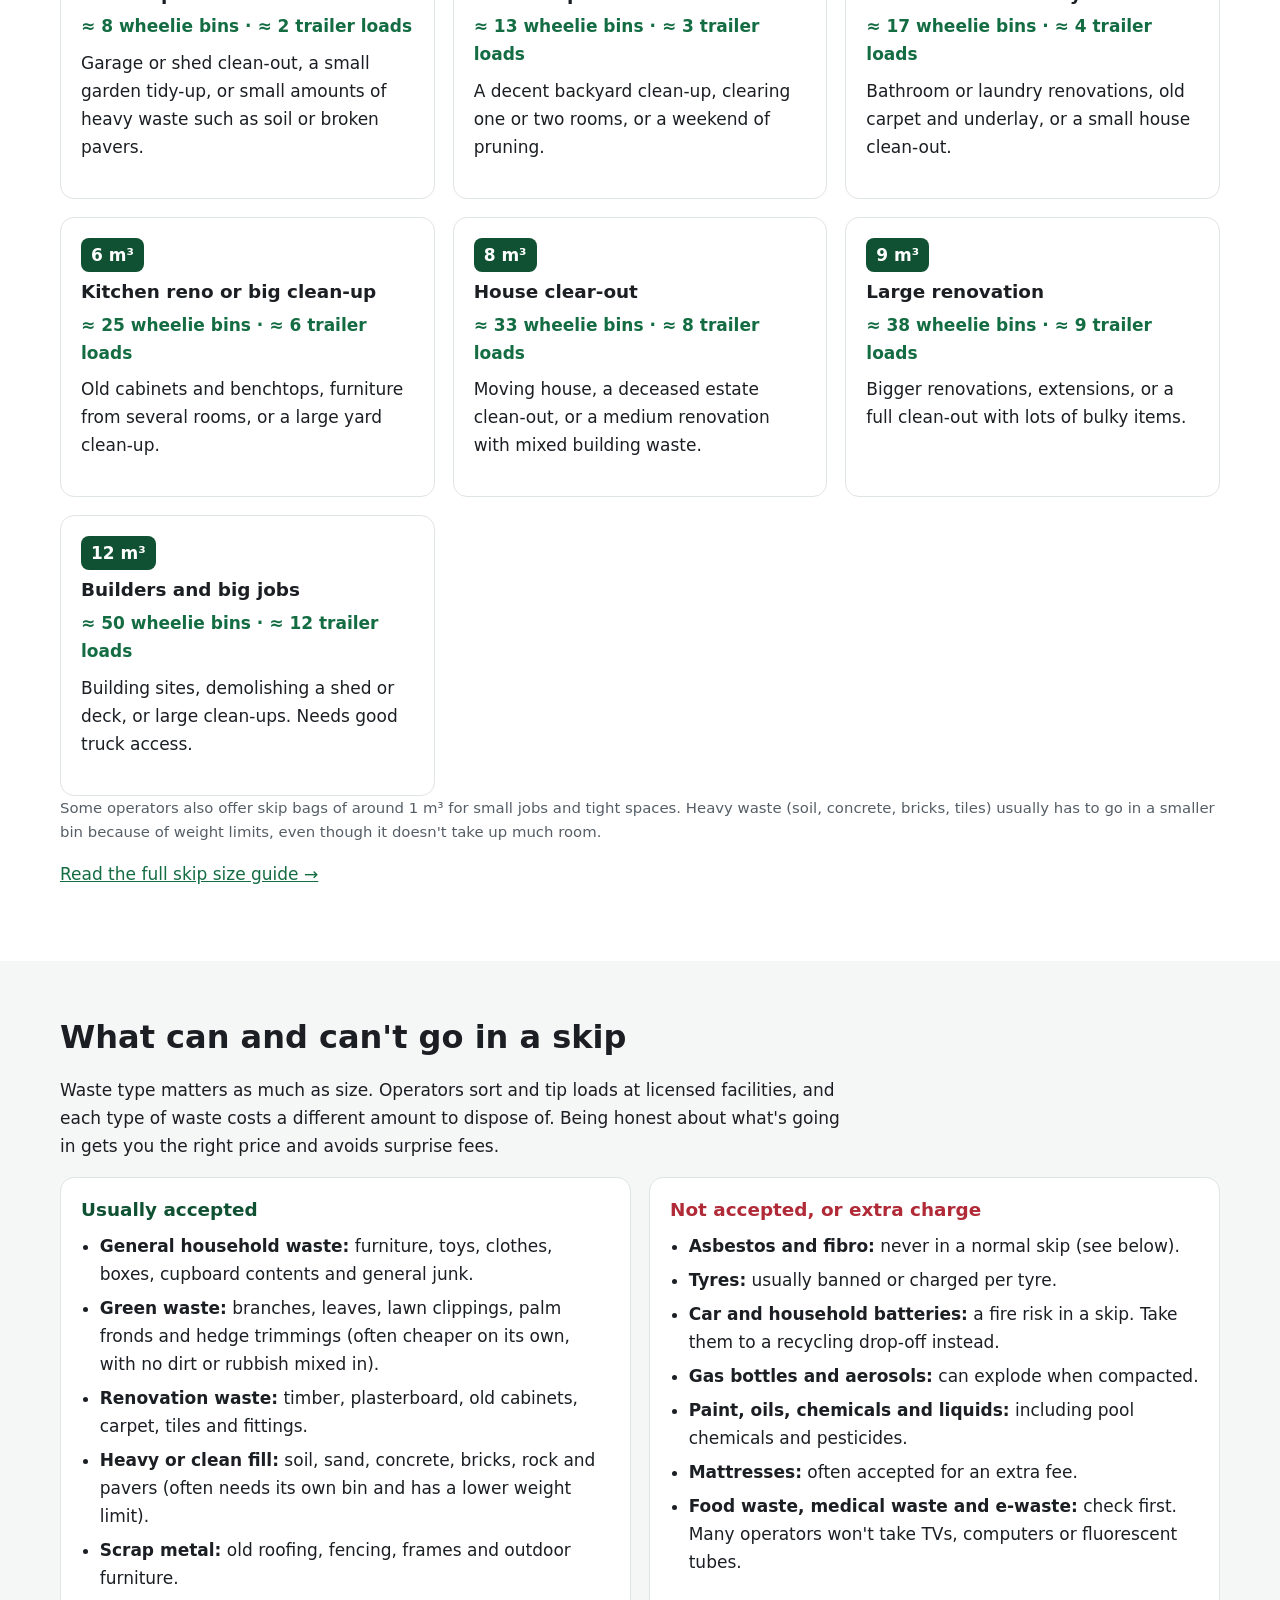
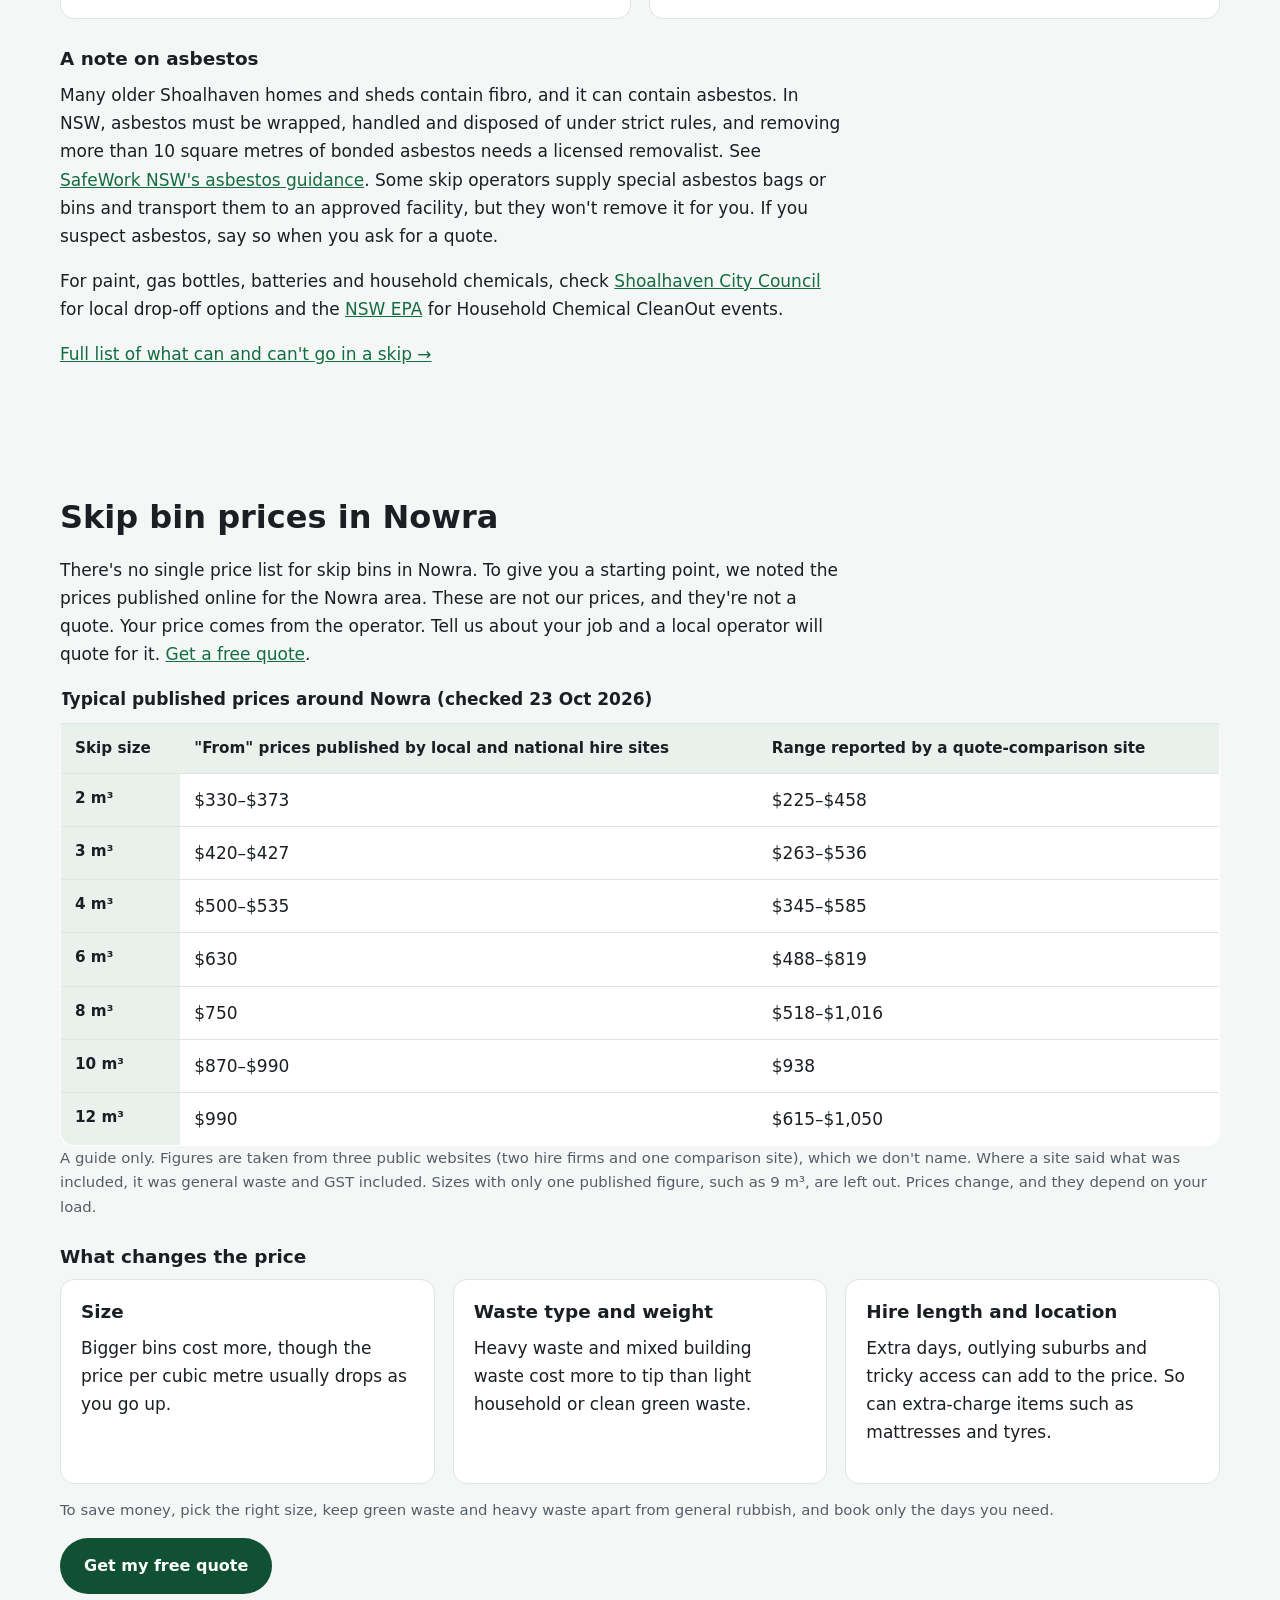
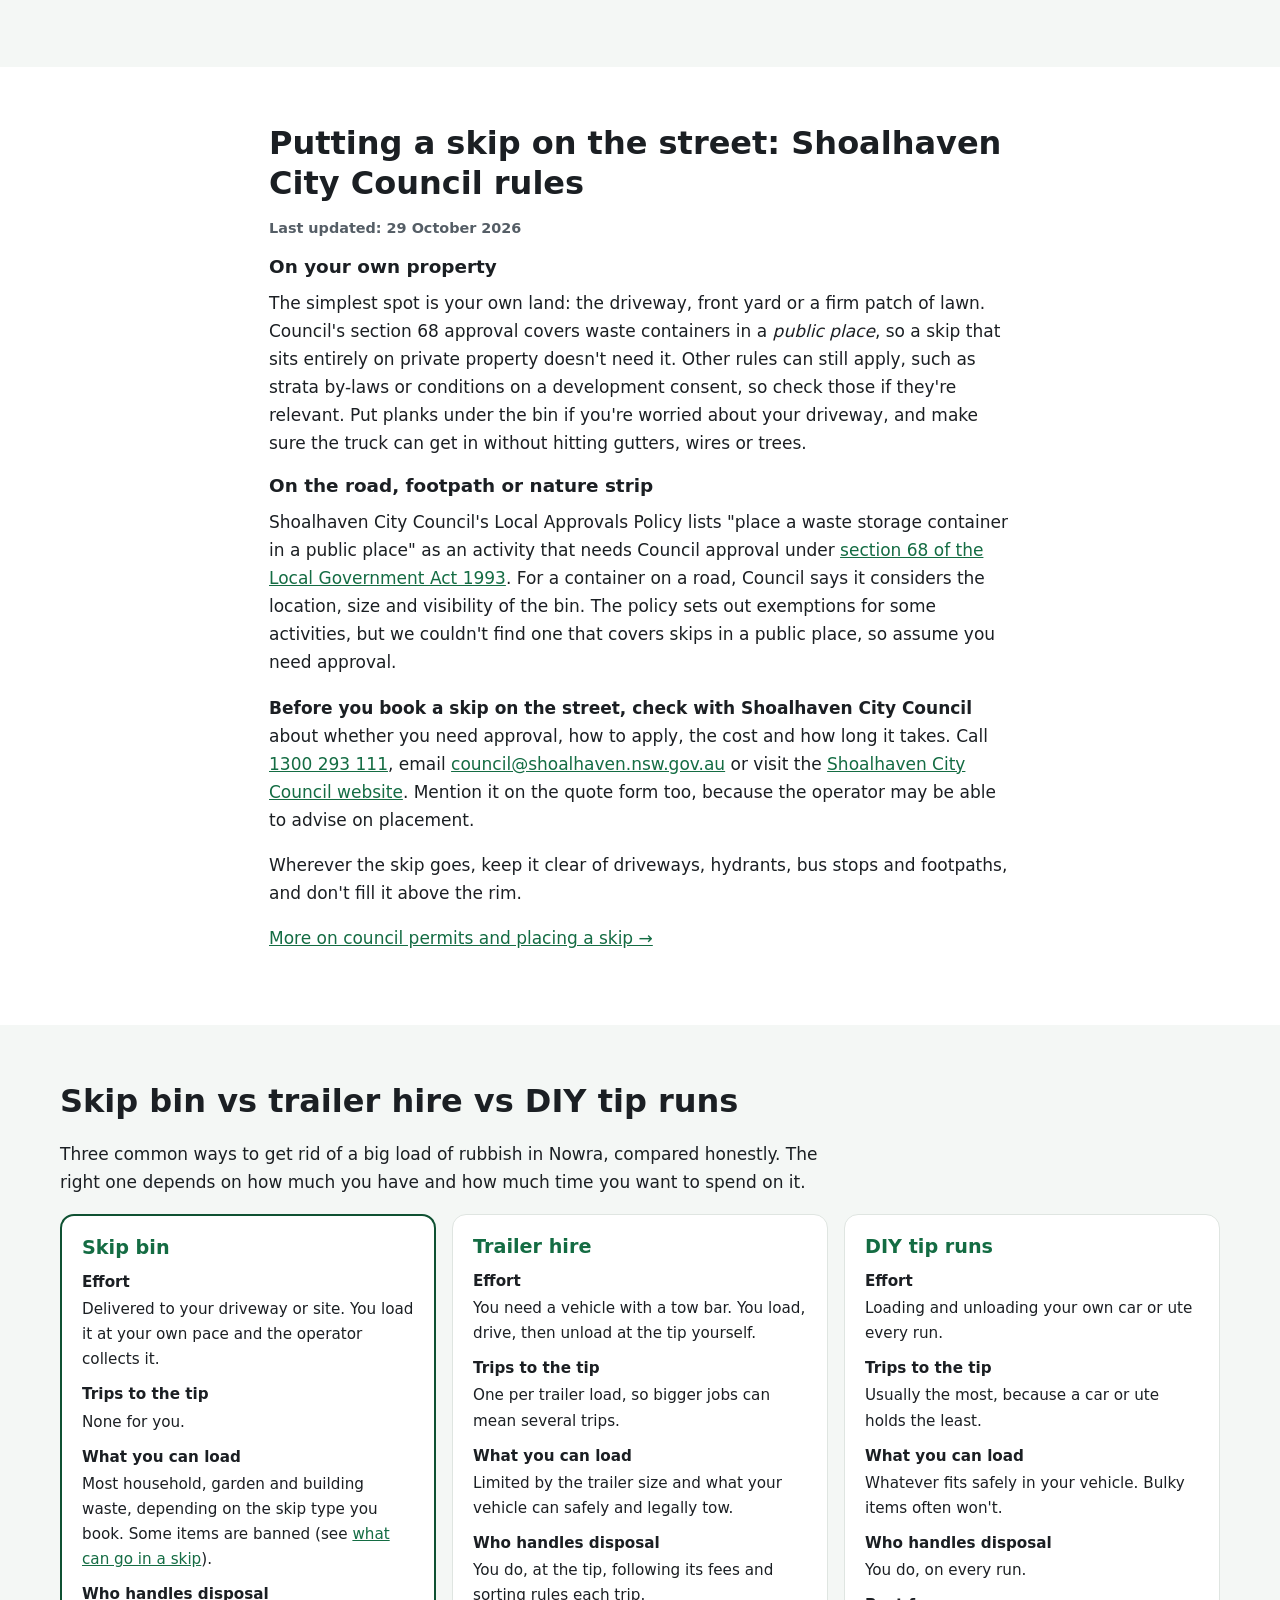
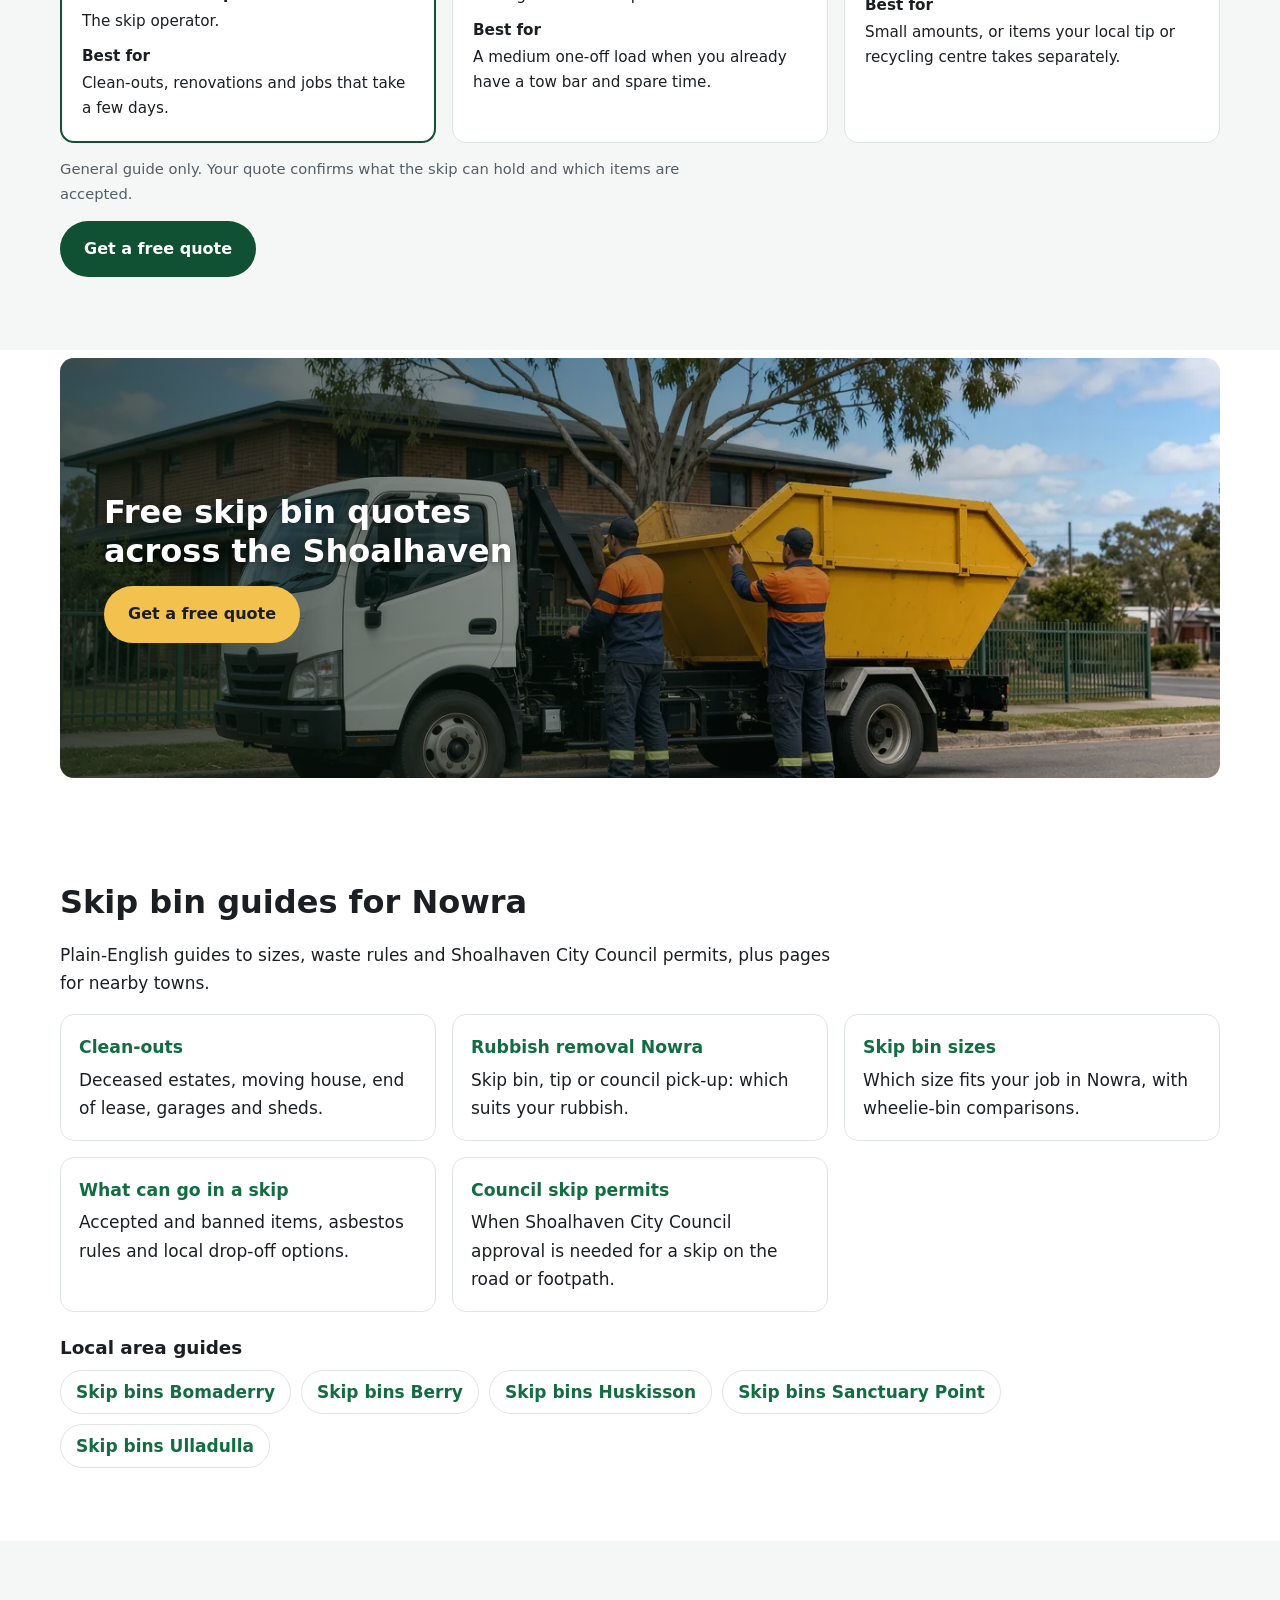
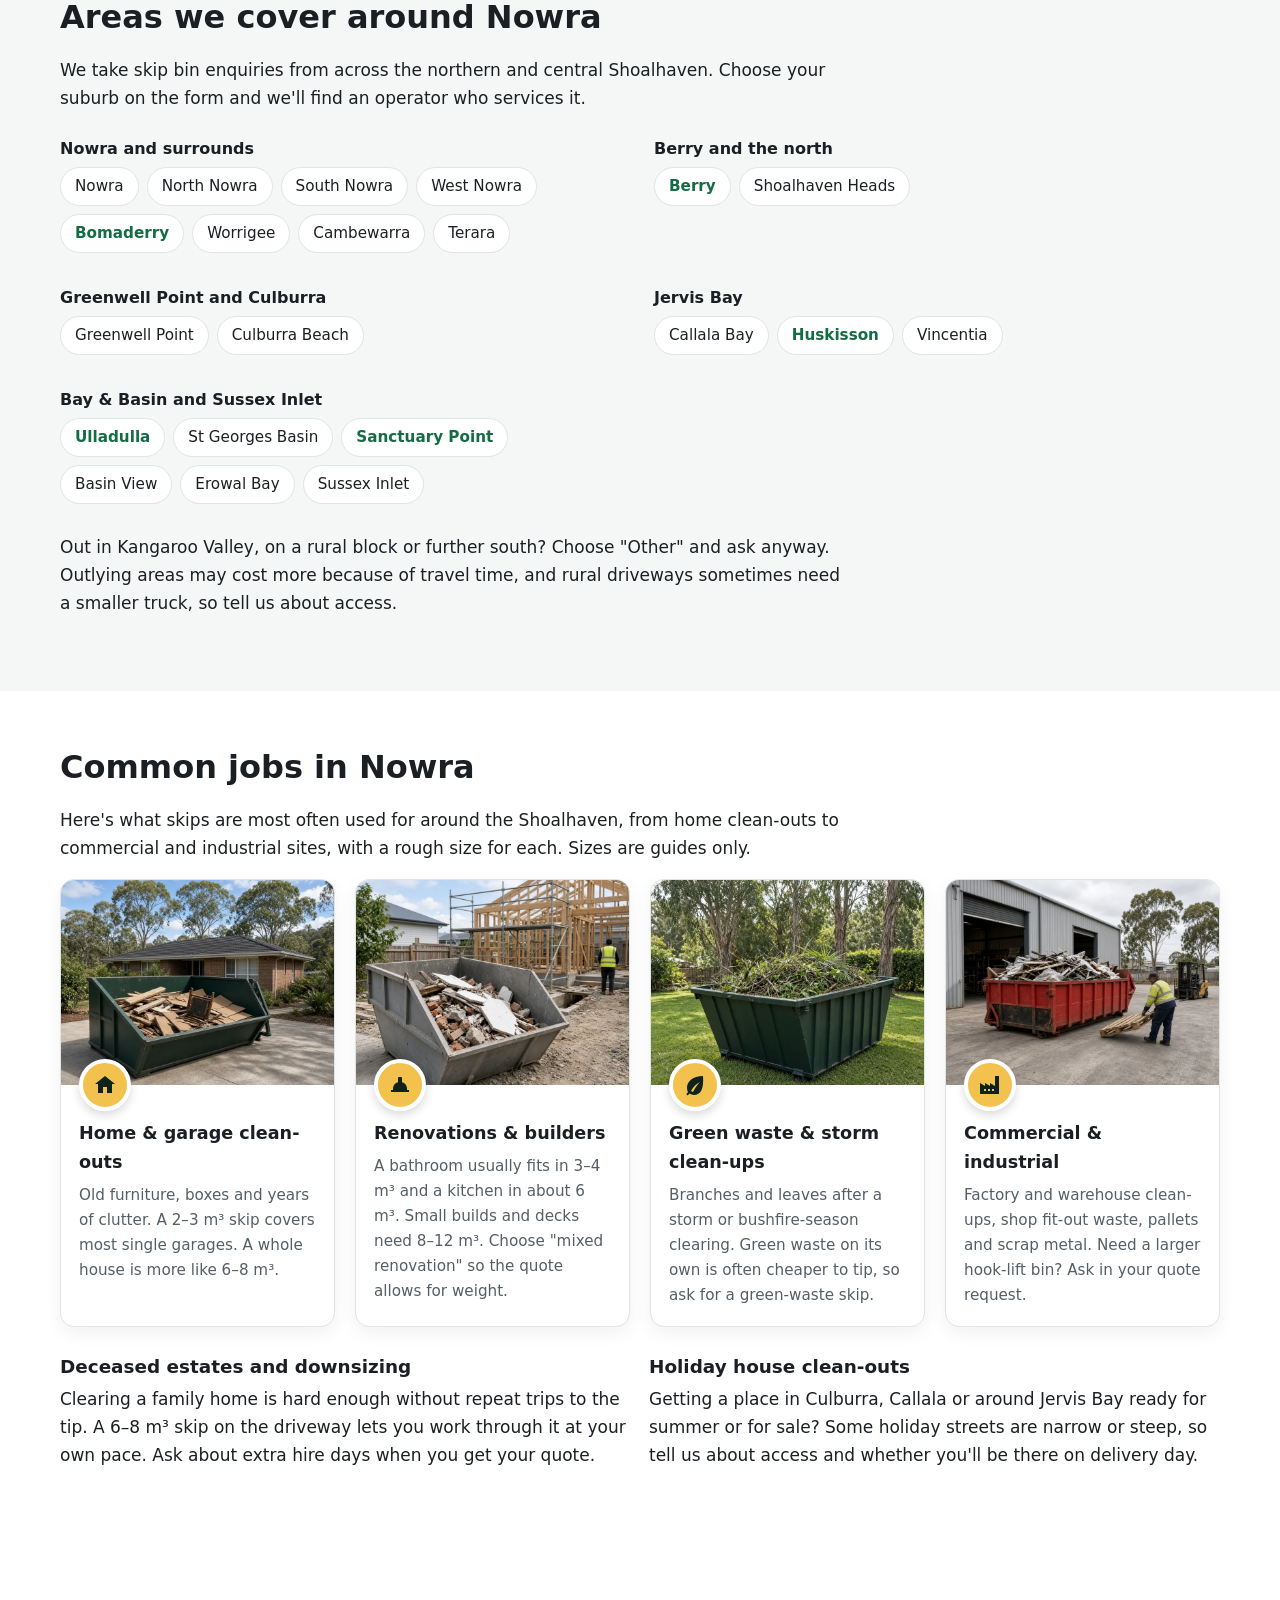
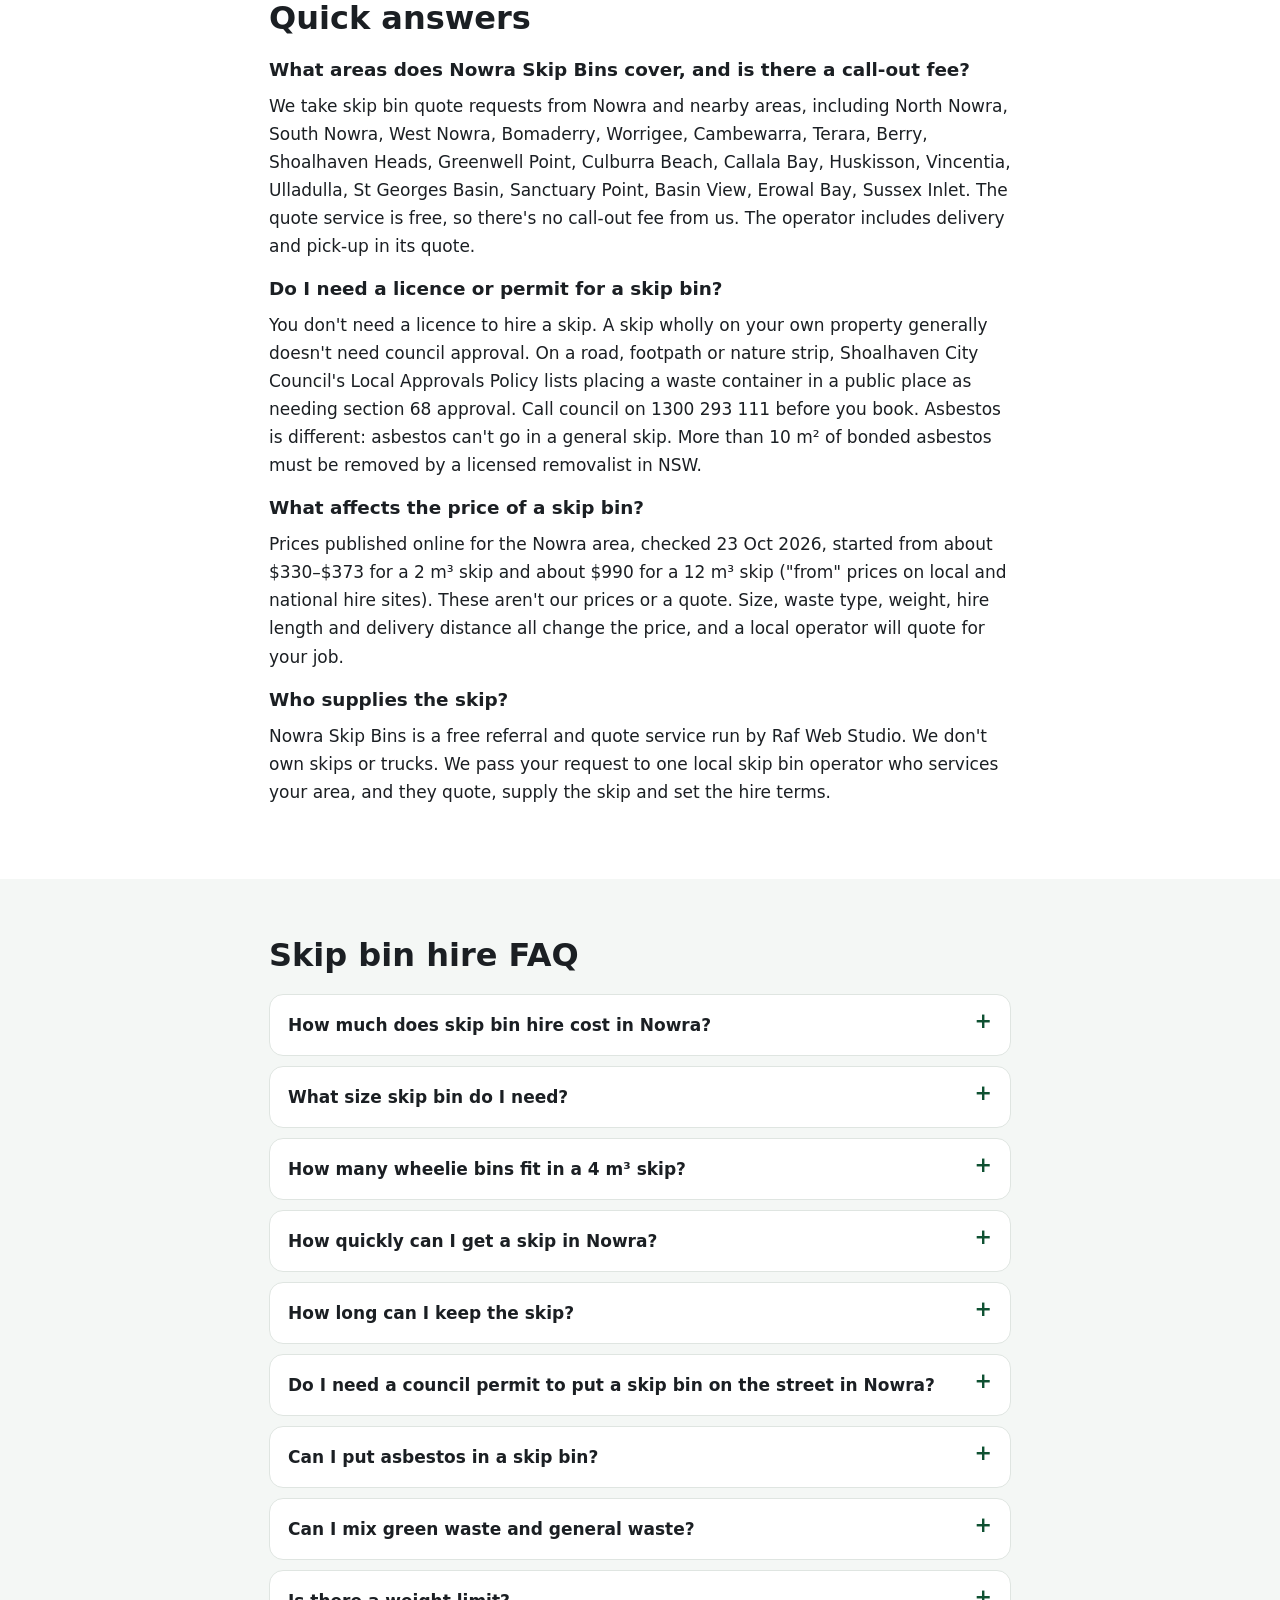
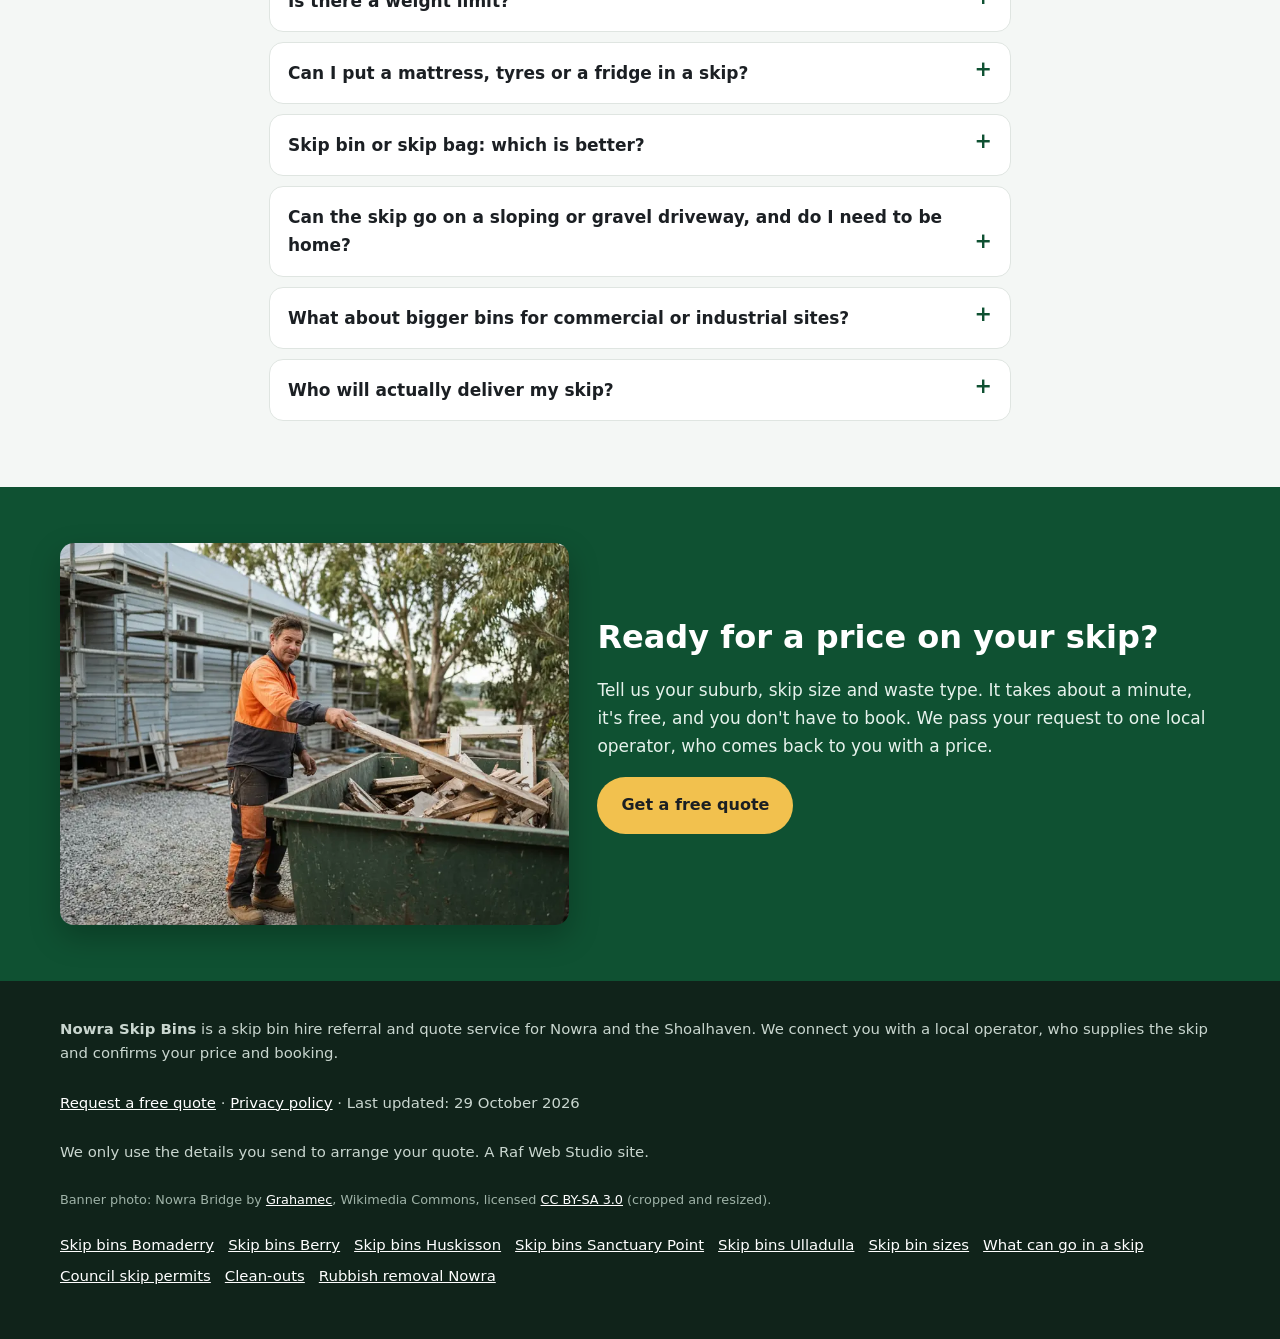
==== commit 33a25e75: "Homepage v3: service+town tagline and big quote button, 'What do you need?' tiles, comparison sectio" ====
--- a/index.html
+++ b/index.html
@@ -42,7 +42,7 @@
  "name": "Skip Bins Nowra | Skip Bin Hire Quotes Across the Shoalhaven",
  "description": "Skip bin hire in Nowra & the Shoalhaven: size guide, what goes in a skip, council rules and typical prices. Free quote from a local operator.",
  "inLanguage": "en-AU",
- "dateModified": "2026-10-24",
+ "dateModified": "2026-10-29",
  "isPartOf": {
   "@id": "https://nowraskipbins.com/#website"
  },
@@ -162,7 +162,7 @@
 {
  "@context": "https://schema.org",
  "@type": "WebSite",
- "dateModified": "2026-10-24",
+ "dateModified": "2026-10-29",
  "@id": "https://nowraskipbins.com/#website",
  "name": "Nowra Skip Bins",
  "url": "https://nowraskipbins.com/",
@@ -421,6 +421,29 @@
  ]
 }
 </script>
+<!--h3:css--><style>
+.h3-tag{font-size:1.2rem;font-weight:600;margin:.2em 0 .9em;color:#fff;text-shadow:0 1px 3px rgba(0,0,0,.6);max-width:36em}
+.btn-xl{font-size:1.15rem;padding:16px 30px;min-height:54px;box-shadow:0 6px 18px rgba(0,0,0,.25)}
+.h3-cta{margin:0 0 18px}
+.need-grid{display:grid;grid-template-columns:repeat(2,minmax(0,1fr));gap:12px;margin-top:18px}
+@media(min-width:800px){.need-grid{grid-template-columns:repeat(4,minmax(0,1fr));gap:16px}}
+.need-grid a{display:flex;flex-direction:column;justify-content:center;min-height:96px;padding:16px;background:#fff;border:2px solid var(--line);border-radius:var(--radius);text-decoration:none;color:var(--ink);line-height:1.35}
+.need-grid a:hover,.need-grid a:focus-visible{border-color:var(--green);background:var(--soft)}
+.need-grid strong{color:var(--green-2);font-size:1.05rem;margin-bottom:4px}
+.need-grid strong::after{content:" \2192"}
+.need-grid span{font-size:.92rem;color:var(--muted)}
+.cmp{display:grid;gap:16px;margin-top:18px}
+@media(min-width:900px){.cmp{grid-template-columns:repeat(3,minmax(0,1fr))}}
+.cmp article{background:#fff;border:1px solid var(--line);border-radius:var(--radius);padding:20px}
+.cmp article.cmp-main{border:2px solid var(--green)}
+.cmp h3{margin:0 0 10px;font-size:1.2rem;color:var(--green-2)}
+.cmp dl{margin:0}.cmp dt{font-weight:700;margin-top:10px;font-size:.95rem}.cmp dd{margin:2px 0 0;color:var(--ink);font-size:.95rem}
+.cmp-note{font-size:.92rem;color:var(--muted);margin-top:14px;max-width:46em}
+.mobile-call{transition:transform .2s ease;padding-bottom:calc(10px + env(safe-area-inset-bottom))}
+.mobile-call .btn{min-height:48px;font-size:1.05rem}
+.mobile-call.mc-off{transform:translateY(120%)}
+@media(prefers-reduced-motion:reduce){.mobile-call{transition:none}}
+</style><!--/h3:css-->
 </head>
 <body>
 <a class="skip-link" href="#main">Skip to content</a>
@@ -452,14 +475,15 @@
   </picture>
   <div class="wrap hero-grid">
     <div class="hero-copy">
-      <h1 id="h1">Skip Bins Nowra: Skip Bin Hire Quotes Across the Shoalhaven</h1>
-      <p class="summary">In short: Nowra Skip Bins is a free quote service, not a skip hire company. Tell us your suburb and job, and we pass it to one local skip bin operator, who quotes you directly.</p>
+      <h1 id="h1">Skip Bins Nowra: Skip Bin Hire Quotes Across the Shoalhaven</h1><!--h3:hero-->
+      <p class="h3-tag">Skip bin hire in Nowra: tell us the job and get one free quote from a local operator.</p>
+      <p class="h3-cta"><a class="btn btn-call btn-xl" href="#quote">Get a free quote</a></p><!--/h3:hero-->      <p class="summary">In short: Nowra Skip Bins is a free quote service, not a skip hire company. Tell us your suburb and job, and we pass it to one local skip bin operator, who quotes you directly.</p>
       <p class="lead">Cleaning out the garage, renovating the bathroom or clearing a block after a storm? Tell us your suburb, the skip size and what you're throwing out, and we'll connect you with a local skip bin operator for a free, no-obligation quote.</p>
       <div class="ctas">
         <a class="btn btn-ghost" href="#sizes">Skip size guide</a>
         <a class="btn btn-ghost" href="#pricing">Typical prices</a>
       </div>
-      <p class="updated">Last updated: 24 October 2026</p>
+      <p class="updated">Last updated: 29 October 2026</p>
     </div>
     <div class="hero-form-card" id="quote">
       <h2 id="quote-h">Get a free skip bin quote</h2>
@@ -507,6 +531,15 @@
     <li><svg viewBox="0 0 24 24" aria-hidden="true"><path fill="currentColor" d="M9 16.2 4.8 12l-1.4 1.4L9 19 21 7l-1.4-1.4z"/></svg><span><strong>No obligation</strong> to book</span></li>
   </ul>
 </section>
+<!--h3:need-->
+<section id="need" aria-labelledby="need-h">
+  <div class="wrap">
+    <h2 id="need-h">What do you need a skip for in Nowra?</h2>
+    <p class="intro">Tap the closest match to read more, or go straight to the <a href="#quote">free quote form</a>.</p>
+    <div class="need-grid"><a href="/clean-outs/"><strong>Home &amp; garage clean-outs</strong><span>Moving, downsizing, estates and sheds.</span></a><a href="/rubbish-removal-nowra/"><strong>Rubbish removal Nowra</strong><span>Skip, tip run or council pick-up.</span></a><a href="#jobs"><strong>Renovation waste</strong><span>Bathrooms, kitchens, flooring and tiles.</span></a><a href="#jobs"><strong>Garden &amp; green waste</strong><span>Branches, prunings and storm clean-ups.</span></a><a href="#quote"><strong>Builders' waste</strong><span>Small builds, decks and site clean-ups.</span></a><a href="/skip-bin-sizes/"><strong>Skip bin sizes</strong><span>Which size fits your job.</span></a><a href="/what-can-go-in-a-skip/"><strong>What can go in a skip</strong><span>Accepted and banned items.</span></a><a href="/skip-bin-council-permit/"><strong>Council skip permits</strong><span>When a skip on the street needs approval.</span></a></div>
+  </div>
+</section>
+<!--/h3:need-->
 
 <section id="how" aria-labelledby="how-h">
   <div class="wrap">
@@ -606,7 +639,7 @@
 <section id="council" aria-labelledby="council-h">
   <div class="wrap intro">
     <h2 id="council-h">Putting a skip on the street: Shoalhaven City Council rules</h2>
-    <p class="updated-dark">Last updated: 24 October 2026</p>
+    <p class="updated-dark">Last updated: 29 October 2026</p>
     <h3>On your own property</h3>
     <p>The simplest spot is your own land: the driveway, front yard or a firm patch of lawn. Council's section 68 approval covers waste containers in a <em>public place</em>, so a skip that sits entirely on private property doesn't need it. Other rules can still apply, such as strata by-laws or conditions on a development consent, so check those if they're relevant. Put planks under the bin if you're worried about your driveway, and make sure the truck can get in without hitting gutters, wires or trees.</p>
     <h3>On the road, footpath or nature strip</h3>
@@ -617,6 +650,17 @@
   </div>
 </section>
 
+<!--h3:compare-->
+<section class="alt" id="compare" aria-labelledby="compare-h">
+  <div class="wrap">
+    <h2 id="compare-h">Skip bin vs trailer hire vs DIY tip runs</h2>
+    <p class="intro">Three common ways to get rid of a big load of rubbish in Nowra, compared honestly. The right one depends on how much you have and how much time you want to spend on it.</p>
+    <div class="cmp"><article class="cmp-main"><h3>Skip bin</h3><dl><dt>Effort</dt><dd>Delivered to your driveway or site. You load it at your own pace and the operator collects it.</dd><dt>Trips to the tip</dt><dd>None for you.</dd><dt>What you can load</dt><dd>Most household, garden and building waste, depending on the skip type you book. Some items are banned (see <a href="/what-can-go-in-a-skip/">what can go in a skip</a>).</dd><dt>Who handles disposal</dt><dd>The skip operator.</dd><dt>Best for</dt><dd>Clean-outs, renovations and jobs that take a few days.</dd></dl></article><article><h3>Trailer hire</h3><dl><dt>Effort</dt><dd>You need a vehicle with a tow bar. You load, drive, then unload at the tip yourself.</dd><dt>Trips to the tip</dt><dd>One per trailer load, so bigger jobs can mean several trips.</dd><dt>What you can load</dt><dd>Limited by the trailer size and what your vehicle can safely and legally tow.</dd><dt>Who handles disposal</dt><dd>You do, at the tip, following its fees and sorting rules each trip.</dd><dt>Best for</dt><dd>A medium one-off load when you already have a tow bar and spare time.</dd></dl></article><article><h3>DIY tip runs</h3><dl><dt>Effort</dt><dd>Loading and unloading your own car or ute every run.</dd><dt>Trips to the tip</dt><dd>Usually the most, because a car or ute holds the least.</dd><dt>What you can load</dt><dd>Whatever fits safely in your vehicle. Bulky items often won't.</dd><dt>Who handles disposal</dt><dd>You do, on every run.</dd><dt>Best for</dt><dd>Small amounts, or items your local tip or recycling centre takes separately.</dd></dl></article></div>
+    <p class="cmp-note">General guide only. Your quote confirms what the skip can hold and which items are accepted.</p>
+    <p><a class="btn btn-primary" href="#quote">Get a free quote</a></p>
+  </div>
+</section>
+<!--/h3:compare-->
 <section class="band-wrap" aria-label="Free skip bin quotes">
   <div class="wrap">
     <div class="truck-band">
@@ -733,7 +777,7 @@
 <footer class="site-footer">
   <div class="wrap">
     <p><strong>Nowra Skip Bins</strong> is a skip bin hire referral and quote service for Nowra and the Shoalhaven. We connect you with a local operator, who supplies the skip and confirms your price and booking.</p>
-    <p><a href="#quote">Request a free quote</a> · <a href="privacy.html">Privacy policy</a> · Last updated: 24 October 2026</p>
+    <p><a href="#quote">Request a free quote</a> · <a href="privacy.html">Privacy policy</a> · Last updated: 29 October 2026</p>
     <p>We only use the details you send to arrange your quote. A Raf Web Studio site.</p>
     <p class="credits">Banner photo: Nowra Bridge by <a href="https://commons.wikimedia.org/wiki/File:Nowra_Bridge.jpg" rel="noopener">Grahamec</a>, Wikimedia Commons, licensed <a href="https://creativecommons.org/licenses/by-sa/3.0/" rel="noopener">CC BY-SA 3.0</a> (cropped and resized).</p>
     <p class="footer-links"><a href="/skip-bins-bomaderry/">Skip bins Bomaderry</a> <a href="/skip-bins-berry/">Skip bins Berry</a> <a href="/skip-bins-huskisson/">Skip bins Huskisson</a> <a href="/skip-bins-sanctuary-point/">Skip bins Sanctuary Point</a> <a href="/skip-bins-ulladulla/">Skip bins Ulladulla</a> <a href="/skip-bin-sizes/">Skip bin sizes</a> <a href="/what-can-go-in-a-skip/">What can go in a skip</a> <a href="/skip-bin-council-permit/">Council skip permits</a> <a href="/clean-outs/">Clean-outs</a> <a href="/rubbish-removal-nowra/">Rubbish removal Nowra</a></p>
@@ -744,5 +788,6 @@
   <a class="btn btn-call" href="#quote">Get a free quote</a>
 </div>
 <script src="form.js" defer></script>
+<!--h3:js--><script>(function(){var b=document.querySelector('.mobile-call'),q=document.getElementById('quote');if(!b||!q||!('IntersectionObserver' in window))return;new IntersectionObserver(function(e){b.classList.toggle('mc-off',e[0].isIntersecting)},{threshold:.15}).observe(q)})();</script><!--/h3:js-->
 </body>
 </html>
